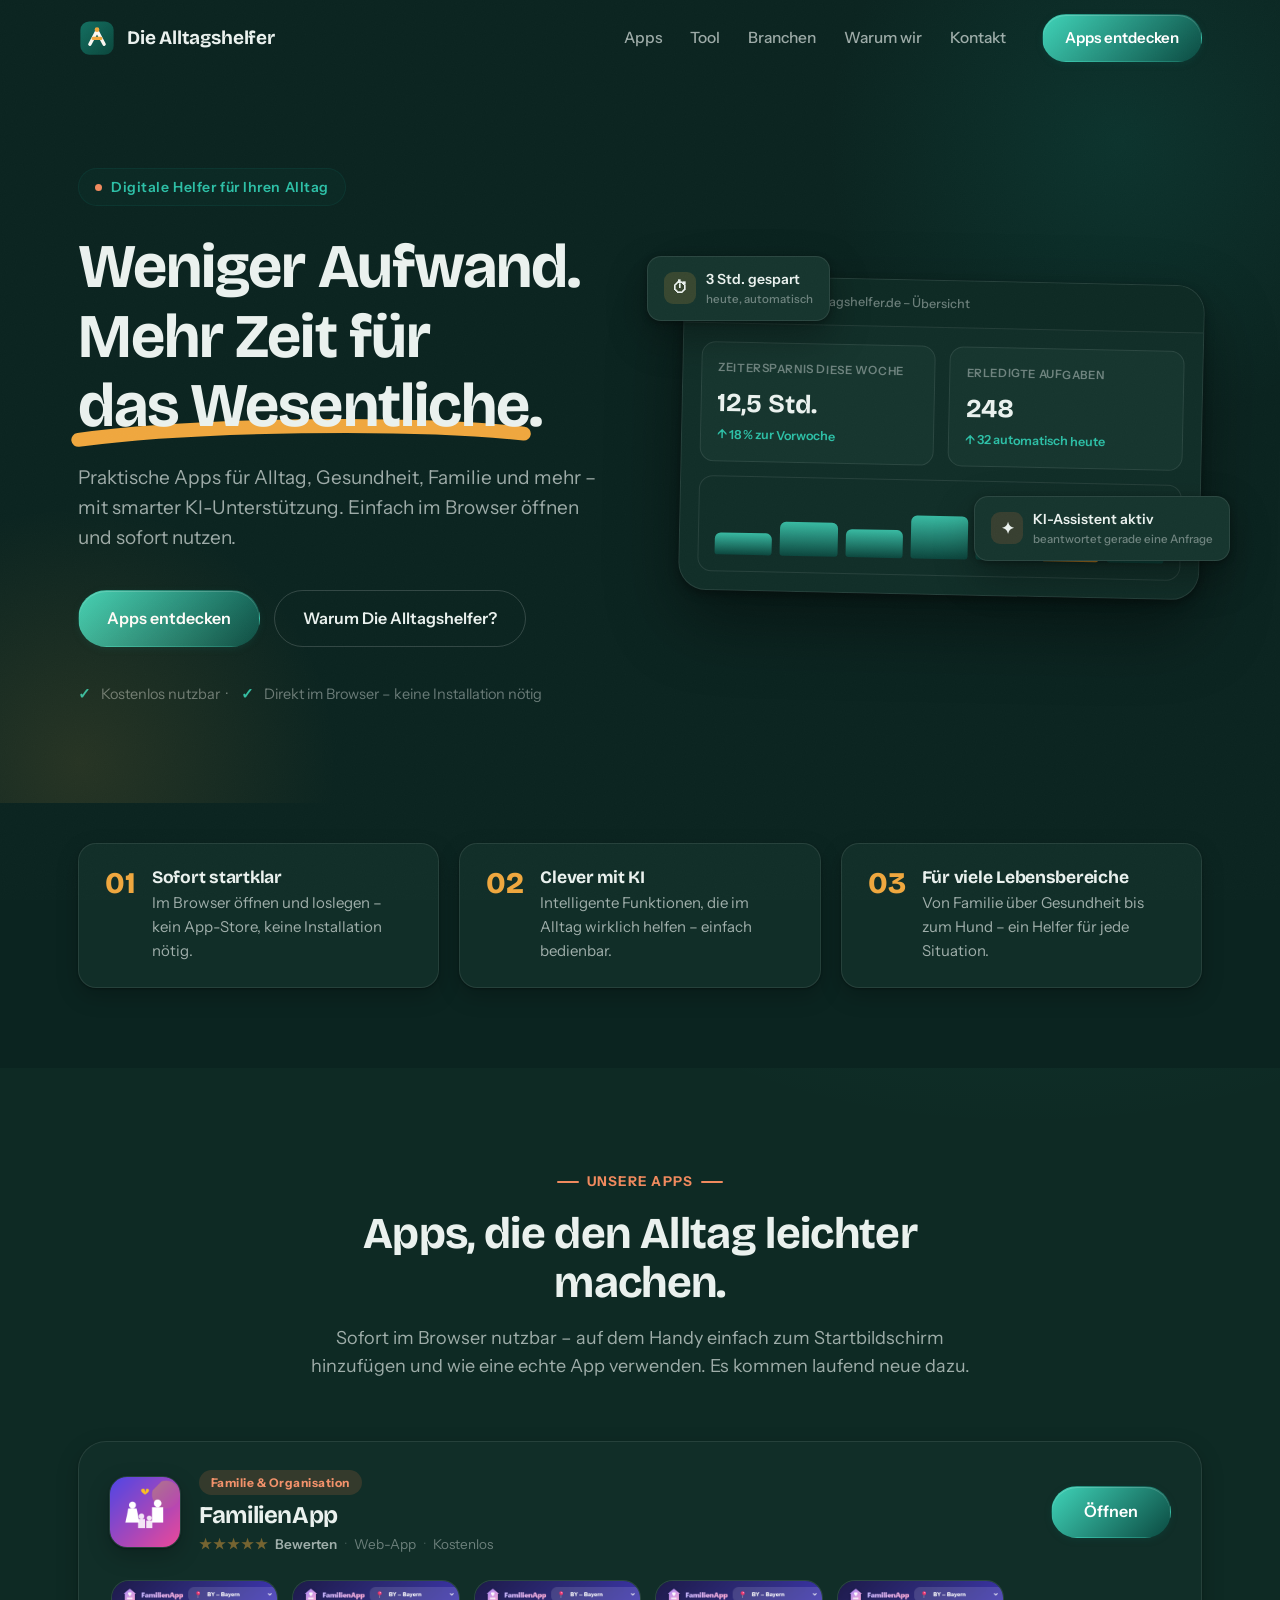
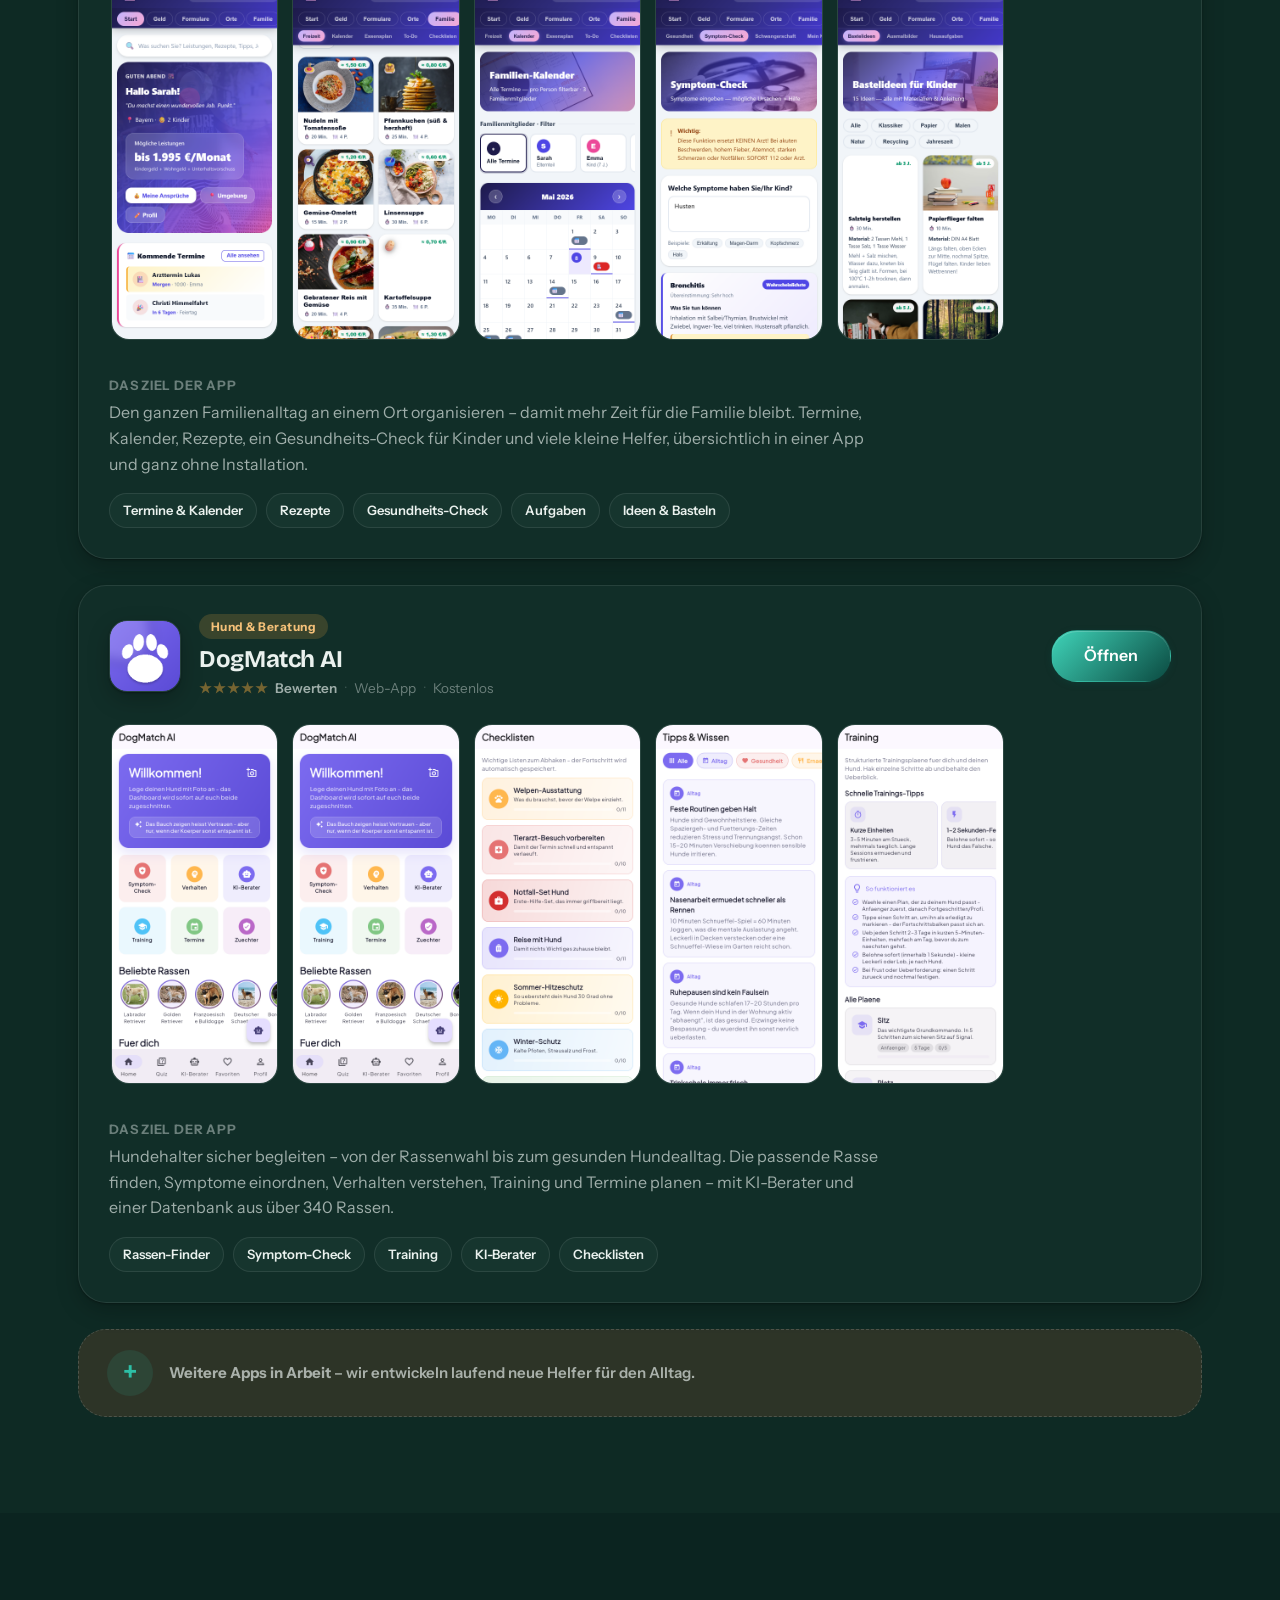
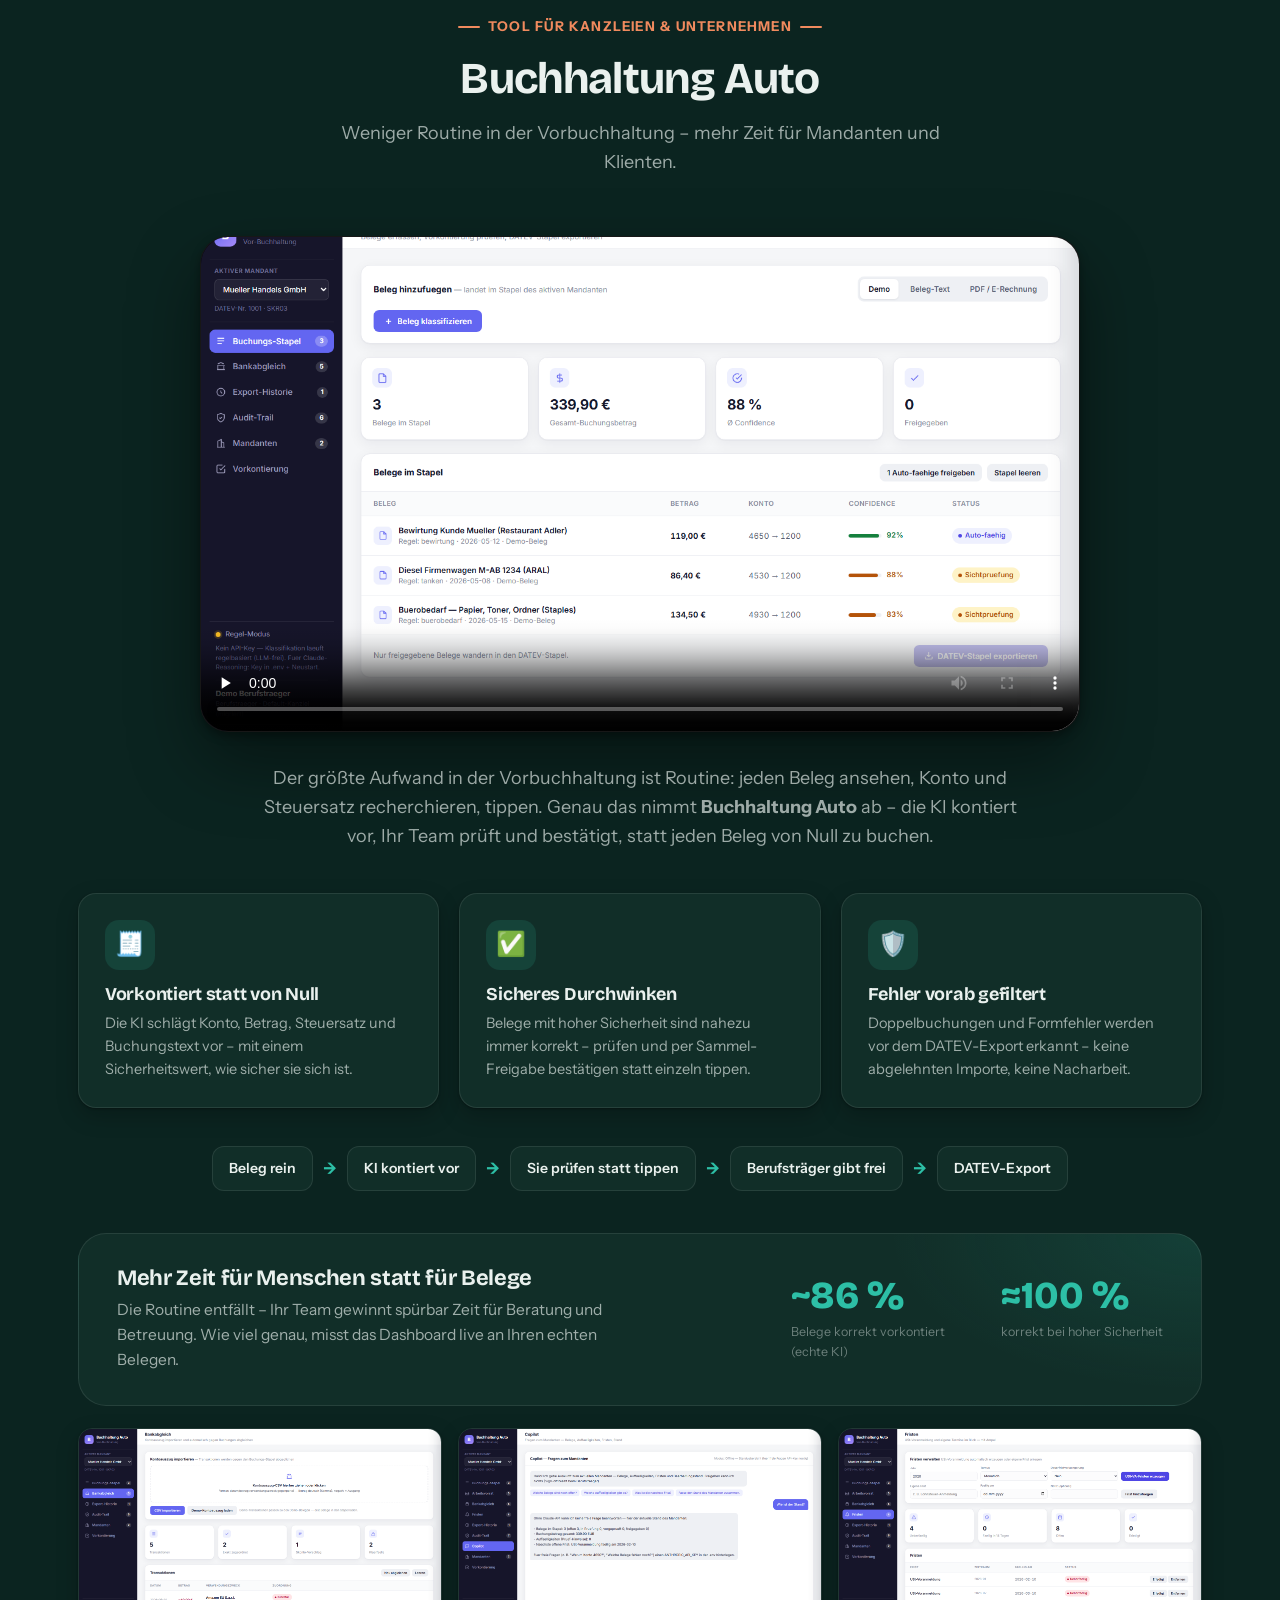
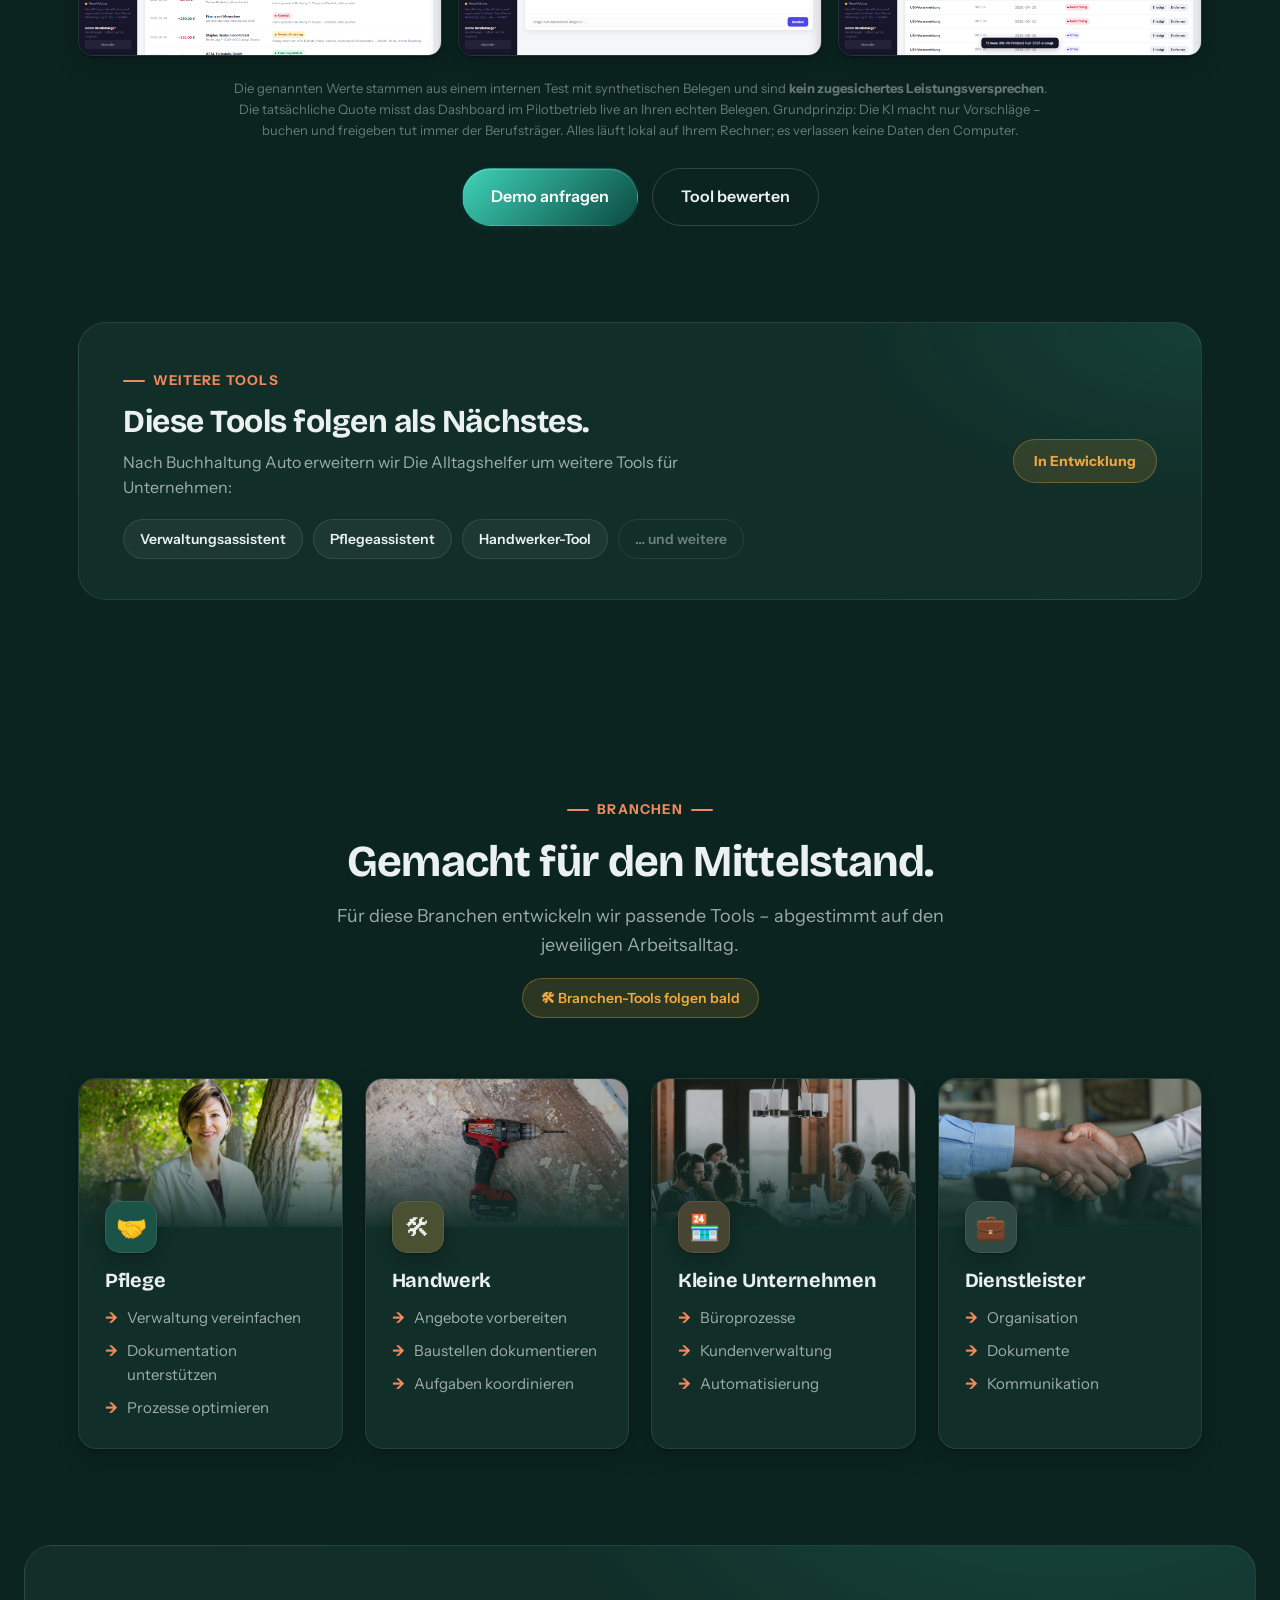
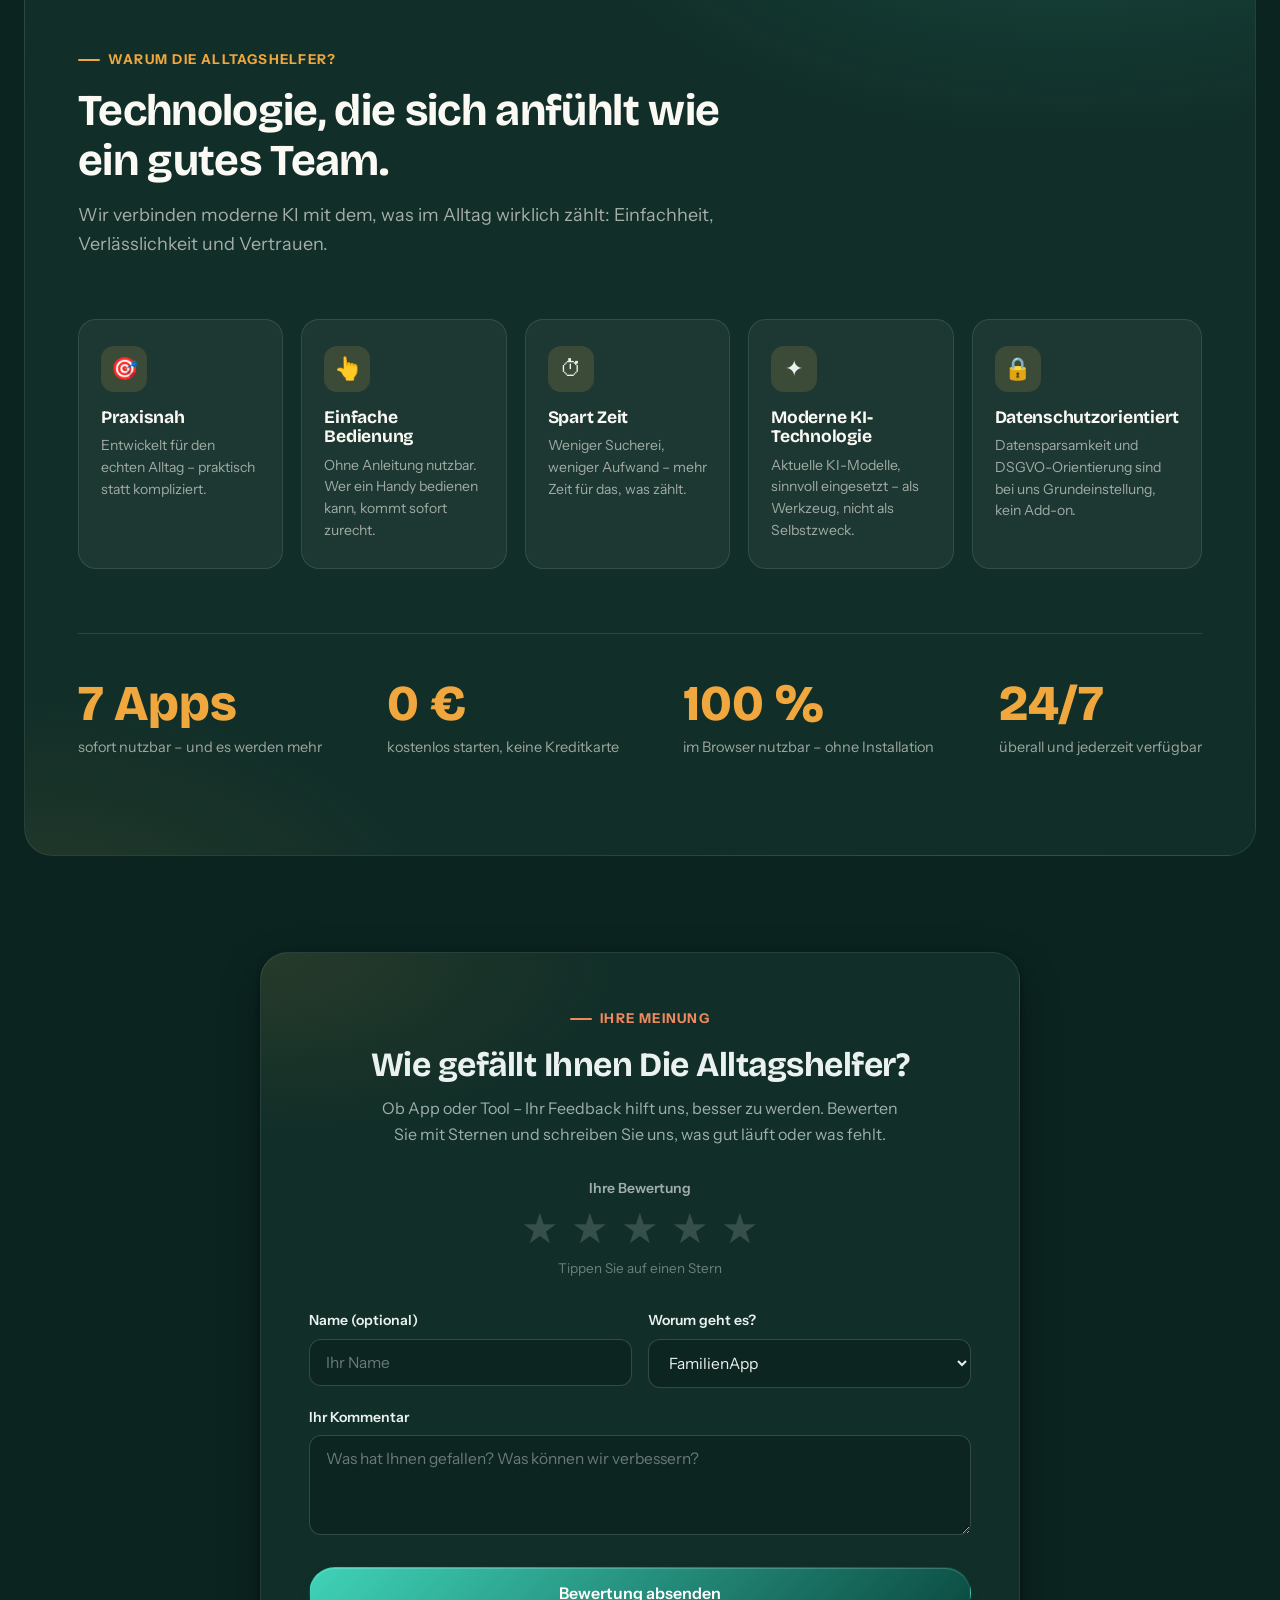
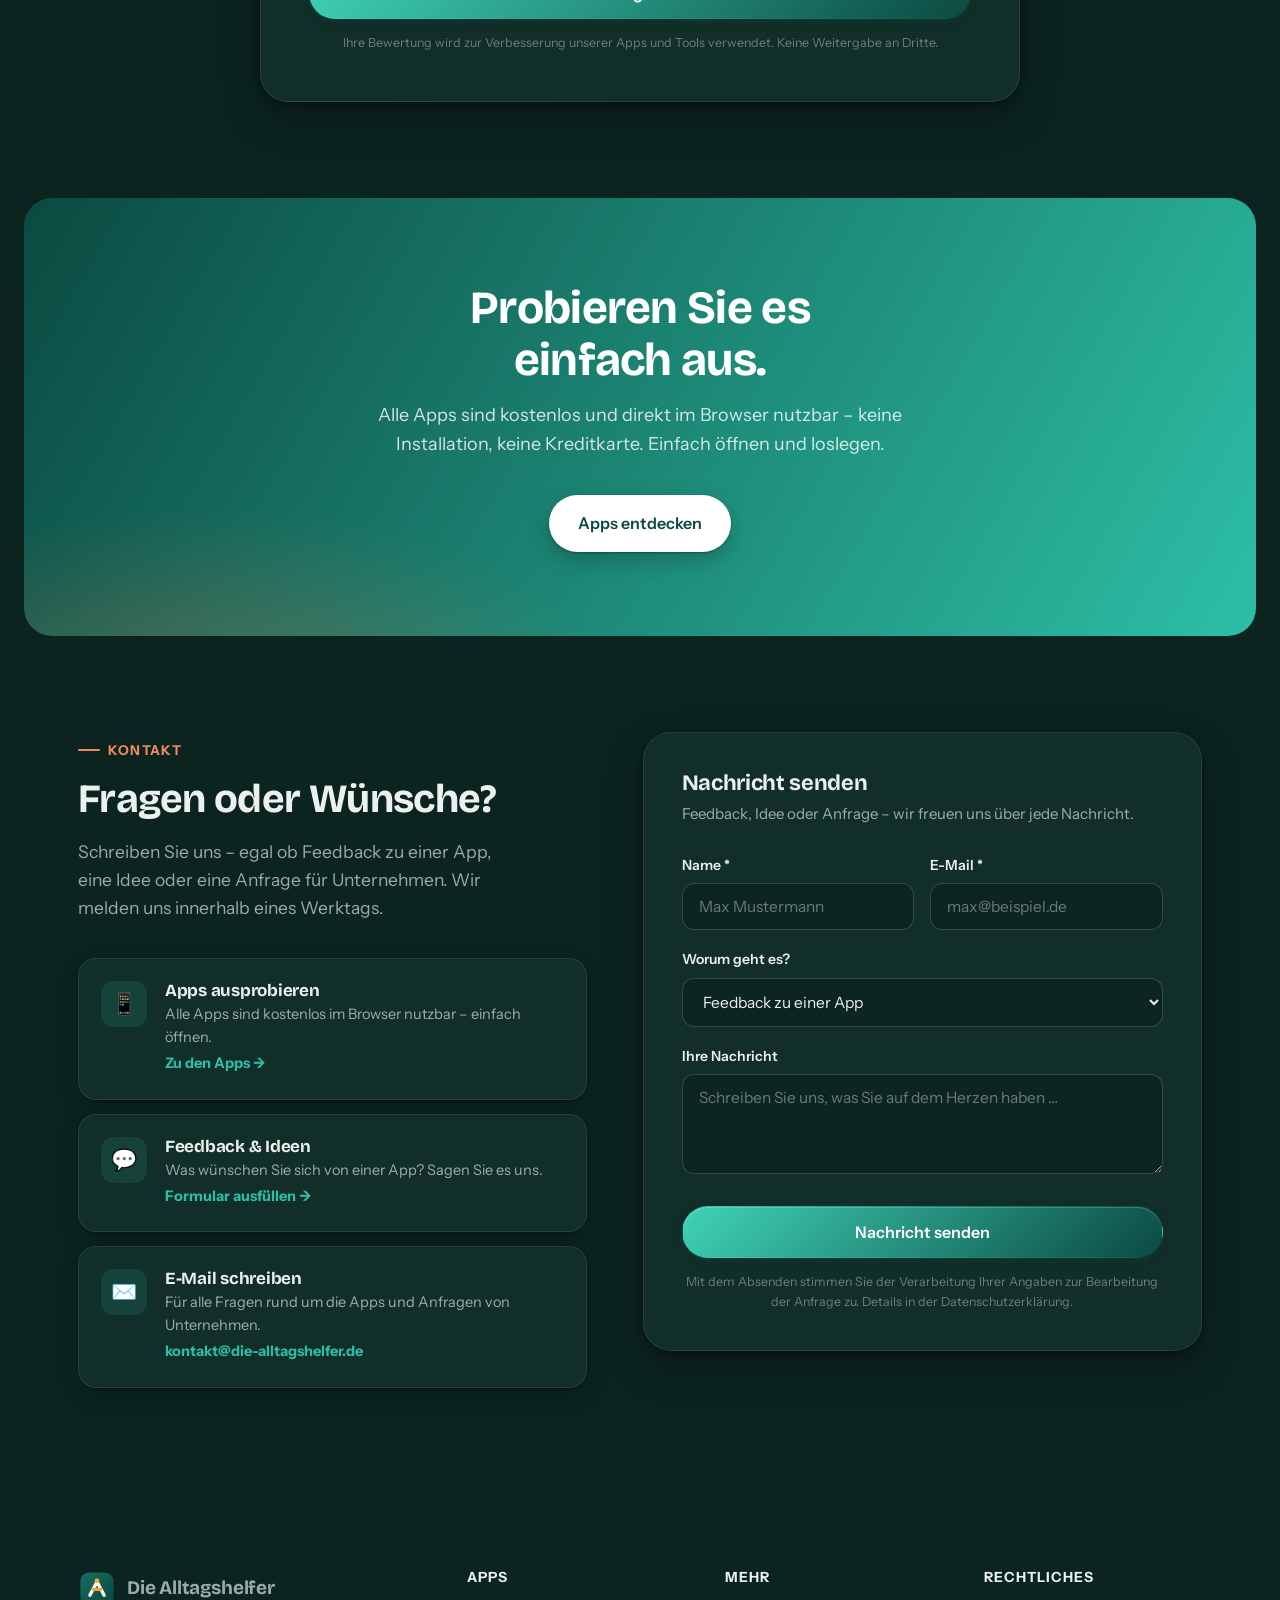
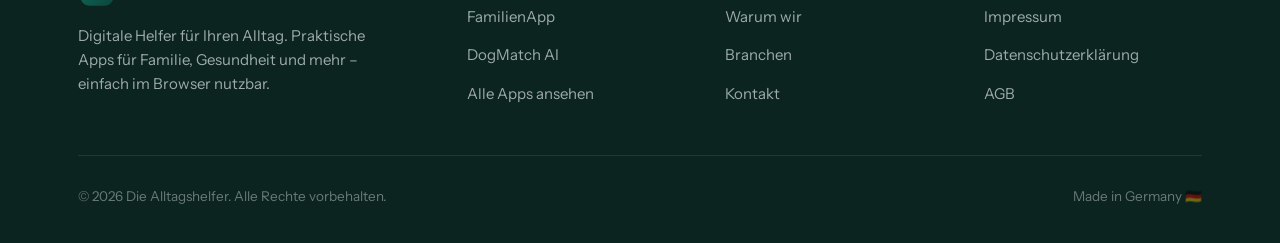
==== index.html @ 4fe947e6 "Buchhaltung-Tool, App-Store-Listings und Feedback-Sektion - Apps als App-Store-Listings: Icon, Bewer" ====
<!DOCTYPE html>
<html lang="de">
<head>
  <meta charset="UTF-8">
  <meta name="viewport" content="width=device-width, initial-scale=1.0">
  <title>Die Alltagshelfer – Praktische Apps für Ihren Alltag</title>
  <meta name="description" content="Die Alltagshelfer: praktische Apps für Familie und Hund – mit smarter KI-Unterstützung. Kostenlos und direkt im Browser nutzbar.">
  <meta name="keywords" content="Alltags-Apps, FamilienApp, Hunde-App, DogMatch, KI-Apps, kostenlose Web-Apps">
  <meta property="og:title" content="Die Alltagshelfer – Praktische Apps für Ihren Alltag">
  <meta property="og:description" content="Praktische Apps für Familie und Hund – kostenlos und direkt im Browser nutzbar.">
  <meta property="og:type" content="website">
  <meta property="og:locale" content="de_DE">
  <link rel="icon" type="image/svg+xml" href="assets/app-icon.svg">
  <link rel="apple-touch-icon" href="assets/app-icon.svg">
  <link rel="preconnect" href="https://fonts.googleapis.com">
  <link rel="preconnect" href="https://fonts.gstatic.com" crossorigin>
  <link href="https://fonts.googleapis.com/css2?family=Bricolage+Grotesque:opsz,wght@12..96,400;12..96,600;12..96,700;12..96,800&family=Instrument+Sans:ital,wght@0,400;0,500;0,600;0,700;1,400&display=swap" rel="stylesheet">
  <link rel="stylesheet" href="css/style.css">
  <script type="application/ld+json">
  {
    "@context": "https://schema.org",
    "@type": "Organization",
    "name": "Die Alltagshelfer",
    "description": "Praktische Apps für den Alltag – mit smarter KI-Unterstützung. Aktuell: FamilienApp und DogMatch AI.",
    "url": "https://marcel-fe.github.io/die-alltagshelfer/",
    "inLanguage": "de"
  }
  </script>
</head>
<body>

  <!-- ====== NAVIGATION ====== -->
  <header class="nav" id="nav">
    <div class="nav-inner">
      <a href="#" class="nav-logo">
        <img src="assets/logo.svg" alt="Die Alltagshelfer Logo">
        Die Alltagshelfer
      </a>
      <button class="nav-burger" id="navBurger" aria-label="Menü öffnen">
        <span></span><span></span><span></span>
      </button>
      <nav class="nav-links" aria-label="Hauptnavigation">
        <a href="#apps">Apps</a>
        <a href="#tool">Tool</a>
        <a href="#branchen">Branchen</a>
        <a href="#warum">Warum wir</a>
        <a href="#kontakt">Kontakt</a>
      </nav>
      <div class="nav-cta">
        <a href="#apps" class="btn btn-primary">Apps entdecken</a>
      </div>
    </div>
  </header>

  <!-- ====== HERO ====== -->
  <section class="hero">
    <div class="hero-bg">
      <div class="blob-1"></div>
      <div class="blob-2"></div>
    </div>
    <div class="container">
      <div class="hero-grid">
        <div>
          <span class="hero-eyebrow"><span class="dot"></span>Digitale Helfer für Ihren Alltag</span>
          <h1>
            Weniger Aufwand.<br>
            Mehr Zeit für
            <span class="accent">
              <span class="accent-text">das&nbsp;Wesentliche.</span>
              <svg viewBox="0 0 300 24" preserveAspectRatio="none" aria-hidden="true">
                <path d="M6 18 C 80 8, 220 6, 294 14"/>
              </svg>
            </span>
          </h1>
          <p class="hero-sub">
            Praktische Apps für Alltag, Gesundheit, Familie und mehr – mit smarter
            KI-Unterstützung. Einfach im Browser öffnen und sofort nutzen.
          </p>
          <div class="hero-ctas">
            <a href="#apps" class="btn btn-primary">Apps entdecken</a>
            <a href="#warum" class="btn btn-secondary">Warum Die Alltagshelfer?</a>
          </div>
          <p class="hero-trust">
            <span class="check">✓</span> Kostenlos nutzbar
            &nbsp;·&nbsp;
            <span class="check">✓</span> Direkt im Browser – keine Installation nötig
          </p>
        </div>

        <div class="hero-visual">
          <div class="mockup">
            <div class="mockup-bar">
              <i></i><i></i><i></i>
              <span>app.die-alltagshelfer.de – Übersicht</span>
            </div>
            <div class="mockup-body">
              <div class="mock-card">
                <div class="label">Zeitersparnis diese Woche</div>
                <div class="big">12,5 Std.</div>
                <div class="trend">↑ 18 % zur Vorwoche</div>
              </div>
              <div class="mock-card">
                <div class="label">Erledigte Aufgaben</div>
                <div class="big">248</div>
                <div class="trend">↑ 32 automatisch heute</div>
              </div>
              <div class="mock-chart" aria-hidden="true">
                <i></i><i></i><i></i><i></i><i></i><i></i><i></i>
              </div>
            </div>
          </div>
          <div class="float-chip chip-time">
            <span class="ic">⏱</span>
            <span>3 Std. gespart<span class="sub">heute, automatisch</span></span>
          </div>
          <div class="float-chip chip-ai">
            <span class="ic">✦</span>
            <span>KI-Assistent aktiv<span class="sub">beantwortet gerade eine Anfrage</span></span>
          </div>
        </div>
      </div>
    </div>
  </section>

  <!-- ====== 5-SEKUNDEN-WERT ====== -->
  <section class="value-strip" aria-label="Vorteile auf einen Blick">
    <div class="container">
      <div class="value-grid">
        <div class="value-item reveal">
          <span class="num">01</span>
          <div>
            <h3>Sofort startklar</h3>
            <p>Im Browser öffnen und loslegen – kein App-Store, keine Installation nötig.</p>
          </div>
        </div>
        <div class="value-item reveal reveal-d1">
          <span class="num">02</span>
          <div>
            <h3>Clever mit KI</h3>
            <p>Intelligente Funktionen, die im Alltag wirklich helfen – einfach bedienbar.</p>
          </div>
        </div>
        <div class="value-item reveal reveal-d2">
          <span class="num">03</span>
          <div>
            <h3>Für viele Lebensbereiche</h3>
            <p>Von Familie über Gesundheit bis zum Hund – ein Helfer für jede Situation.</p>
          </div>
        </div>
      </div>
    </div>
  </section>

  <!-- ====== APPS ====== -->
  <section class="apps" id="apps">
    <div class="container">
      <div class="section-head center reveal">
        <span class="eyebrow">Unsere Apps</span>
        <h2>Apps, die den Alltag leichter machen.</h2>
        <p>Sofort im Browser nutzbar – auf dem Handy einfach zum Startbildschirm hinzufügen und wie eine echte App verwenden. Es kommen laufend neue dazu.</p>
      </div>

      <div class="appstore-list">

        <!-- FamilienApp -->
        <article class="store-app reveal">
          <div class="store-head">
            <img class="store-icon" src="assets/img/apps/familien-icon.png" alt="FamilienApp App-Icon" loading="lazy">
            <div class="store-id">
              <span class="app-cat cat-1">Familie &amp; Organisation</span>
              <h3>FamilienApp</h3>
              <div class="store-meta">
                <a href="#feedback" class="store-rate" aria-label="App bewerten"><span class="stars-out">★★★★★</span> Bewerten</a>
                <span class="dot-sep">·</span> Web-App <span class="dot-sep">·</span> Kostenlos
              </div>
            </div>
            <a href="https://marcel-fe.github.io/familien-app/" target="_blank" rel="noopener" class="btn btn-primary store-get">Öffnen</a>
          </div>

          <div class="store-shots" tabindex="0" aria-label="Screenshots der FamilienApp">
            <img src="assets/img/apps/familien-1.png" alt="FamilienApp – Übersicht" loading="lazy">
            <img src="assets/img/apps/familien-2.png" alt="FamilienApp – Rezepte" loading="lazy">
            <img src="assets/img/apps/familien-3.png" alt="FamilienApp – Familienkalender" loading="lazy">
            <img src="assets/img/apps/familien-4.png" alt="FamilienApp – Gesundheits-Check" loading="lazy">
            <img src="assets/img/apps/familien-5.png" alt="FamilienApp – Ideen &amp; Basteln" loading="lazy">
          </div>

          <div class="store-about">
            <h4>Das Ziel der App</h4>
            <p>Den ganzen Familienalltag an einem Ort organisieren – damit mehr Zeit für die Familie bleibt. Termine, Kalender, Rezepte, ein Gesundheits-Check für Kinder und viele kleine Helfer, übersichtlich in einer App und ganz ohne Installation.</p>
            <div class="store-tags">
              <span>Termine &amp; Kalender</span><span>Rezepte</span><span>Gesundheits-Check</span><span>Aufgaben</span><span>Ideen &amp; Basteln</span>
            </div>
          </div>
        </article>

        <!-- DogMatch AI -->
        <article class="store-app reveal">
          <div class="store-head">
            <img class="store-icon" src="assets/img/apps/dogmatch-icon.png" alt="DogMatch AI App-Icon" loading="lazy">
            <div class="store-id">
              <span class="app-cat cat-6">Hund &amp; Beratung</span>
              <h3>DogMatch AI</h3>
              <div class="store-meta">
                <a href="#feedback" class="store-rate" aria-label="App bewerten"><span class="stars-out">★★★★★</span> Bewerten</a>
                <span class="dot-sep">·</span> Web-App <span class="dot-sep">·</span> Kostenlos
              </div>
            </div>
            <a href="https://marcel-fe.github.io/dogmatch-ai/" target="_blank" rel="noopener" class="btn btn-primary store-get">Öffnen</a>
          </div>

          <div class="store-shots" tabindex="0" aria-label="Screenshots der DogMatch AI App">
            <img src="assets/img/apps/dogmatch-1.png" alt="DogMatch AI – Übersicht" loading="lazy">
            <img src="assets/img/apps/dogmatch-2.png" alt="DogMatch AI – Rassen" loading="lazy">
            <img src="assets/img/apps/dogmatch-3.png" alt="DogMatch AI – Checklisten" loading="lazy">
            <img src="assets/img/apps/dogmatch-4.png" alt="DogMatch AI – Tipps" loading="lazy">
            <img src="assets/img/apps/dogmatch-5.png" alt="DogMatch AI – Training" loading="lazy">
          </div>

          <div class="store-about">
            <h4>Das Ziel der App</h4>
            <p>Hundehalter sicher begleiten – von der Rassenwahl bis zum gesunden Hundealltag. Die passende Rasse finden, Symptome einordnen, Verhalten verstehen, Training und Termine planen – mit KI-Berater und einer Datenbank aus über 340 Rassen.</p>
            <div class="store-tags">
              <span>Rassen-Finder</span><span>Symptom-Check</span><span>Training</span><span>KI-Berater</span><span>Checklisten</span>
            </div>
          </div>
        </article>

        <div class="store-soon reveal">
          <span class="soon-plus">+</span>
          <p><strong>Weitere Apps in Arbeit</strong> – wir entwickeln laufend neue Helfer für den Alltag.</p>
        </div>

      </div>
    </div>
  </section>

  <!-- ====== TOOL: BUCHHALTUNG AUTO ====== -->
  <section class="tool" id="tool">
    <div class="container">
      <div class="section-head center reveal">
        <span class="eyebrow">Tool für Kanzleien &amp; Unternehmen</span>
        <h2>Buchhaltung Auto</h2>
        <p>Weniger Routine in der Vorbuchhaltung – mehr Zeit für Mandanten und Klienten.</p>
      </div>

      <div class="tool-video reveal">
        <video controls preload="none" poster="assets/img/tool-poster.png" playsinline>
          <source src="assets/video/buchhaltung-werbevideo.mp4" type="video/mp4">
          Ihr Browser kann das Video nicht abspielen.
          <a href="assets/video/buchhaltung-werbevideo.mp4">Video herunterladen</a>
        </video>
      </div>

      <p class="tool-lead reveal">Der größte Aufwand in der Vorbuchhaltung ist Routine: jeden Beleg ansehen, Konto und Steuersatz recherchieren, tippen. Genau das nimmt <strong>Buchhaltung Auto</strong> ab – die KI kontiert vor, Ihr Team prüft und bestätigt, statt jeden Beleg von Null zu buchen.</p>

      <div class="tool-benefits">
        <div class="tool-benefit reveal">
          <div class="tb-icon">🧾</div>
          <h3>Vorkontiert statt von Null</h3>
          <p>Die KI schlägt Konto, Betrag, Steuersatz und Buchungstext vor – mit einem Sicherheitswert, wie sicher sie sich ist.</p>
        </div>
        <div class="tool-benefit reveal reveal-d1">
          <div class="tb-icon">✅</div>
          <h3>Sicheres Durchwinken</h3>
          <p>Belege mit hoher Sicherheit sind nahezu immer korrekt – prüfen und per Sammel-Freigabe bestätigen statt einzeln tippen.</p>
        </div>
        <div class="tool-benefit reveal reveal-d2">
          <div class="tb-icon">🛡️</div>
          <h3>Fehler vorab gefiltert</h3>
          <p>Doppelbuchungen und Formfehler werden vor dem DATEV-Export erkannt – keine abgelehnten Importe, keine Nacharbeit.</p>
        </div>
      </div>

      <div class="tool-flow reveal">
        <span>Beleg rein</span><i>→</i><span>KI kontiert vor</span><i>→</i><span>Sie prüfen statt tippen</span><i>→</i><span>Berufsträger gibt frei</span><i>→</i><span>DATEV-Export</span>
      </div>

      <div class="tool-impact reveal">
        <div class="impact-text">
          <h3>Mehr Zeit für Menschen statt für Belege</h3>
          <p>Die Routine entfällt – Ihr Team gewinnt spürbar Zeit für Beratung und Betreuung. Wie viel genau, misst das Dashboard live an Ihren echten Belegen.</p>
        </div>
        <div class="impact-stats">
          <div class="impact-stat"><span class="is-num">~86 %</span><span class="is-label">Belege korrekt vorkontiert (echte KI)</span></div>
          <div class="impact-stat"><span class="is-num">≈100 %</span><span class="is-label">korrekt bei hoher Sicherheit</span></div>
        </div>
      </div>

      <div class="tool-shots reveal">
        <img src="assets/img/tool-1.png" alt="Buchhaltung Auto – Bankabgleich" loading="lazy">
        <img src="assets/img/tool-2.png" alt="Buchhaltung Auto – KI-Copilot" loading="lazy">
        <img src="assets/img/tool-3.png" alt="Buchhaltung Auto – Fristen im Blick" loading="lazy">
      </div>

      <p class="tool-note reveal">
        Die genannten Werte stammen aus einem internen Test mit synthetischen Belegen und sind <strong>kein zugesichertes Leistungsversprechen</strong>. Die tatsächliche Quote misst das Dashboard im Pilotbetrieb live an Ihren echten Belegen. Grundprinzip: Die KI macht nur Vorschläge – buchen und freigeben tut immer der Berufsträger. Alles läuft lokal auf Ihrem Rechner; es verlassen keine Daten den Computer.
      </p>

      <div class="tool-ctas reveal">
        <a href="#kontakt" class="btn btn-primary">Demo anfragen</a>
        <a href="#feedback" class="btn btn-secondary">Tool bewerten</a>
      </div>
    </div>
  </section>

  <!-- ====== WEITERE TOOLS ====== -->
  <section class="tools-teaser">
    <div class="container">
      <div class="tools-band reveal">
        <div class="tools-text">
          <span class="eyebrow">Weitere Tools</span>
          <h2>Diese Tools folgen als Nächstes.</h2>
          <p>Nach Buchhaltung Auto erweitern wir Die Alltagshelfer um weitere Tools für Unternehmen:</p>
          <div class="tools-chips">
            <span>Verwaltungsassistent</span>
            <span>Pflegeassistent</span>
            <span>Handwerker-Tool</span>
            <span>… und weitere</span>
          </div>
        </div>
        <span class="tools-badge">In Entwicklung</span>
      </div>
    </div>
  </section>

  <!-- ====== BRANCHEN ====== -->
  <section id="branchen">
    <div class="container">
      <div class="section-head center reveal">
        <span class="eyebrow">Branchen</span>
        <h2>Gemacht für den Mittelstand.</h2>
        <p>Für diese Branchen entwickeln wir passende Tools – abgestimmt auf den jeweiligen Arbeitsalltag.</p>
        <span class="soon-note">🛠 Branchen-Tools folgen bald</span>
      </div>
      <div class="industries-grid">
        <div class="industry-card ic-teal reveal">
          <div class="ind-photo"><img src="assets/img/branche-pflege.jpg" alt="Pflegekraft im Gesundheitswesen" loading="lazy"></div>
          <div class="ind-body">
            <div class="ind-icon">🤝</div>
            <h3>Pflege</h3>
            <ul>
              <li>Verwaltung vereinfachen</li>
              <li>Dokumentation unterstützen</li>
              <li>Prozesse optimieren</li>
            </ul>
          </div>
        </div>
        <div class="industry-card ic-amber reveal reveal-d1">
          <div class="ind-photo"><img src="assets/img/branche-handwerk.jpg" alt="Handwerker mit Werkzeug" loading="lazy"></div>
          <div class="ind-body">
            <div class="ind-icon">🛠</div>
            <h3>Handwerk</h3>
            <ul>
              <li>Angebote vorbereiten</li>
              <li>Baustellen dokumentieren</li>
              <li>Aufgaben koordinieren</li>
            </ul>
          </div>
        </div>
        <div class="industry-card ic-coral reveal reveal-d2">
          <div class="ind-photo"><img src="assets/img/branche-unternehmen.jpg" alt="Team eines kleinen Unternehmens" loading="lazy"></div>
          <div class="ind-body">
            <div class="ind-icon">🏪</div>
            <h3>Kleine Unternehmen</h3>
            <ul>
              <li>Büroprozesse</li>
              <li>Kundenverwaltung</li>
              <li>Automatisierung</li>
            </ul>
          </div>
        </div>
        <div class="industry-card ic-deep reveal reveal-d3">
          <div class="ind-photo"><img src="assets/img/branche-dienstleister.jpg" alt="Dienstleister beim Handschlag" loading="lazy"></div>
          <div class="ind-body">
            <div class="ind-icon">💼</div>
            <h3>Dienstleister</h3>
            <ul>
              <li>Organisation</li>
              <li>Dokumente</li>
              <li>Kommunikation</li>
            </ul>
          </div>
        </div>
      </div>
    </div>
  </section>

  <!-- ====== WARUM ====== -->
  <section class="why" id="warum">
    <div class="container">
      <div class="section-head reveal">
        <span class="eyebrow">Warum Die Alltagshelfer?</span>
        <h2>Technologie, die sich anfühlt wie ein gutes Team.</h2>
        <p>Wir verbinden moderne KI mit dem, was im Alltag wirklich zählt: Einfachheit, Verlässlichkeit und Vertrauen.</p>
      </div>
      <div class="why-grid">
        <div class="why-card reveal">
          <div class="why-icon">🎯</div>
          <h3>Praxisnah</h3>
          <p>Entwickelt für den echten Alltag – praktisch statt kompliziert.</p>
        </div>
        <div class="why-card reveal reveal-d1">
          <div class="why-icon">👆</div>
          <h3>Einfache Bedienung</h3>
          <p>Ohne Anleitung nutzbar. Wer ein Handy bedienen kann, kommt sofort zurecht.</p>
        </div>
        <div class="why-card reveal reveal-d2">
          <div class="why-icon">⏱</div>
          <h3>Spart Zeit</h3>
          <p>Weniger Sucherei, weniger Aufwand – mehr Zeit für das, was zählt.</p>
        </div>
        <div class="why-card reveal reveal-d3">
          <div class="why-icon">✦</div>
          <h3>Moderne KI-Technologie</h3>
          <p>Aktuelle KI-Modelle, sinnvoll eingesetzt – als Werkzeug, nicht als Selbstzweck.</p>
        </div>
        <div class="why-card reveal reveal-d4">
          <div class="why-icon">🔒</div>
          <h3>Datenschutzorientiert</h3>
          <p>Datensparsamkeit und DSGVO-Orientierung sind bei uns Grundeinstellung, kein Add-on.</p>
        </div>
      </div>
      <div class="why-stats">
        <div class="why-stat reveal">
          <div class="ws-num" data-count="7" data-suffix=" Apps">0 Apps</div>
          <div class="ws-label">sofort nutzbar – und es werden mehr</div>
        </div>
        <div class="why-stat reveal reveal-d1">
          <div class="ws-num" data-count="0" data-suffix=" €">0 €</div>
          <div class="ws-label">kostenlos starten, keine Kreditkarte</div>
        </div>
        <div class="why-stat reveal reveal-d2">
          <div class="ws-num" data-count="100" data-suffix=" %">0 %</div>
          <div class="ws-label">im Browser nutzbar – ohne Installation</div>
        </div>
        <div class="why-stat reveal reveal-d3">
          <div class="ws-num" data-count="24" data-suffix="/7">0/7</div>
          <div class="ws-label">überall und jederzeit verfügbar</div>
        </div>
      </div>
    </div>
  </section>

  <!-- ====== FEEDBACK ====== -->
  <section id="feedback">
    <div class="container">
      <div class="feedback-wrap reveal">
        <div class="feedback-head">
          <span class="eyebrow">Ihre Meinung</span>
          <h2>Wie gefällt Ihnen Die Alltagshelfer?</h2>
          <p>Ob App oder Tool – Ihr Feedback hilft uns, besser zu werden. Bewerten Sie mit Sternen und schreiben Sie uns, was gut läuft oder was fehlt.</p>
        </div>

        <form class="feedback-form" id="feedbackForm" novalidate>
          <div class="rating-block">
            <span class="rating-label">Ihre Bewertung</span>
            <div class="stars" id="starRating" role="radiogroup" aria-label="Sternebewertung">
              <button type="button" class="star" data-value="1" role="radio" aria-checked="false" aria-label="1 Stern">★</button>
              <button type="button" class="star" data-value="2" role="radio" aria-checked="false" aria-label="2 Sterne">★</button>
              <button type="button" class="star" data-value="3" role="radio" aria-checked="false" aria-label="3 Sterne">★</button>
              <button type="button" class="star" data-value="4" role="radio" aria-checked="false" aria-label="4 Sterne">★</button>
              <button type="button" class="star" data-value="5" role="radio" aria-checked="false" aria-label="5 Sterne">★</button>
            </div>
            <span class="rating-hint" id="ratingHint">Tippen Sie auf einen Stern</span>
          </div>

          <div class="form-row">
            <div class="form-group">
              <label for="fb-name">Name (optional)</label>
              <input type="text" id="fb-name" name="name" autocomplete="name" placeholder="Ihr Name">
            </div>
            <div class="form-group">
              <label for="fb-subject">Worum geht es?</label>
              <select id="fb-subject" name="subject">
                <option>FamilienApp</option>
                <option>DogMatch AI</option>
                <option>Buchhaltung Auto</option>
                <option>Die Website allgemein</option>
              </select>
            </div>
          </div>
          <div class="form-group">
            <label for="fb-text">Ihr Kommentar</label>
            <textarea id="fb-text" name="comment" placeholder="Was hat Ihnen gefallen? Was können wir verbessern?"></textarea>
          </div>
          <button type="submit" class="btn btn-primary">Bewertung absenden</button>
          <p class="form-privacy">Ihre Bewertung wird zur Verbesserung unserer Apps und Tools verwendet. Keine Weitergabe an Dritte.</p>

          <div class="feedback-success" id="feedbackSuccess">
            <div class="fs-icon">★</div>
            <h3>Danke für Ihre Bewertung!</h3>
            <p>Ihr Feedback ist bei uns angekommen – wir schätzen das sehr.</p>
          </div>
        </form>
      </div>
    </div>
  </section>

  <!-- ====== CTA-BAND ====== -->
  <section class="cta-band-wrap" style="padding: 0 0 96px;">
    <div class="cta-band reveal">
      <h2>Probieren Sie es<br>einfach aus.</h2>
      <p>Alle Apps sind kostenlos und direkt im Browser nutzbar – keine Installation, keine Kreditkarte. Einfach öffnen und loslegen.</p>
      <div class="hero-ctas">
        <a href="#apps" class="btn btn-light">Apps entdecken</a>
      </div>
    </div>
  </section>

  <!-- ====== KONTAKT ====== -->
  <section id="kontakt" style="padding-top: 0;">
    <div class="container">
      <div class="contact-grid">
        <div class="contact-side reveal">
          <span class="eyebrow">Kontakt</span>
          <h2>Fragen oder Wünsche?</h2>
          <p>Schreiben Sie uns – egal ob Feedback zu einer App, eine Idee oder eine Anfrage für Unternehmen. Wir melden uns innerhalb eines Werktags.</p>

          <a class="contact-option" href="#apps">
            <span class="co-icon">📱</span>
            <div>
              <h3>Apps ausprobieren</h3>
              <p>Alle Apps sind kostenlos im Browser nutzbar – einfach öffnen.</p>
              <span class="co-link">Zu den Apps →</span>
            </div>
          </a>
          <a class="contact-option" href="#demoForm">
            <span class="co-icon">💬</span>
            <div>
              <h3>Feedback &amp; Ideen</h3>
              <p>Was wünschen Sie sich von einer App? Sagen Sie es uns.</p>
              <span class="co-link">Formular ausfüllen →</span>
            </div>
          </a>
          <a class="contact-option" href="mailto:kontakt@die-alltagshelfer.de">
            <span class="co-icon">✉️</span>
            <div>
              <h3>E-Mail schreiben</h3>
              <p>Für alle Fragen rund um die Apps und Anfragen von Unternehmen.</p>
              <span class="co-link">kontakt@die-alltagshelfer.de</span>
            </div>
          </a>
        </div>

        <form class="contact-form reveal reveal-d1" id="demoForm" novalidate>
          <h3>Nachricht senden</h3>
          <p class="form-sub">Feedback, Idee oder Anfrage – wir freuen uns über jede Nachricht.</p>
          <div class="form-fields">
            <div class="form-row">
              <div class="form-group">
                <label for="f-name">Name *</label>
                <input type="text" id="f-name" name="name" required autocomplete="name" placeholder="Max Mustermann">
              </div>
              <div class="form-group">
                <label for="f-email">E-Mail *</label>
                <input type="email" id="f-email" name="email" required autocomplete="email" placeholder="max@beispiel.de">
              </div>
            </div>
            <div class="form-group">
              <label for="f-topic">Worum geht es?</label>
              <select id="f-topic" name="topic">
                <option>Feedback zu einer App</option>
                <option>Idee für eine neue App</option>
                <option>Anfrage für mein Unternehmen</option>
                <option>Sonstiges</option>
              </select>
            </div>
            <div class="form-group">
              <label for="f-msg">Ihre Nachricht</label>
              <textarea id="f-msg" name="message" placeholder="Schreiben Sie uns, was Sie auf dem Herzen haben …"></textarea>
            </div>
            <button type="submit" class="btn btn-primary">Nachricht senden</button>
            <p class="form-privacy">Mit dem Absenden stimmen Sie der Verarbeitung Ihrer Angaben zur Bearbeitung der Anfrage zu. Details in der Datenschutzerklärung.</p>
          </div>
          <div class="form-success" id="formSuccess">
            <div class="fs-icon">✓</div>
            <h3>Vielen Dank!</h3>
            <p>Ihre Nachricht ist eingegangen. Wir melden uns innerhalb eines Werktags bei Ihnen.</p>
          </div>
        </form>
      </div>
    </div>
  </section>

  <!-- ====== FOOTER ====== -->
  <footer class="footer">
    <div class="container">
      <div class="footer-grid">
        <div class="footer-brand">
          <a href="#" class="nav-logo">
            <img src="assets/logo.svg" alt="Die Alltagshelfer Logo">
            Die Alltagshelfer
          </a>
          <p>Digitale Helfer für Ihren Alltag. Praktische Apps für Familie, Gesundheit und mehr – einfach im Browser nutzbar.</p>
        </div>
        <div>
          <h4>Apps</h4>
          <ul>
            <li><a href="https://marcel-fe.github.io/familien-app/" target="_blank" rel="noopener">FamilienApp</a></li>
            <li><a href="https://marcel-fe.github.io/dogmatch-ai/" target="_blank" rel="noopener">DogMatch AI</a></li>
            <li><a href="#apps">Alle Apps ansehen</a></li>
          </ul>
        </div>
        <div>
          <h4>Mehr</h4>
          <ul>
            <li><a href="#warum">Warum wir</a></li>
            <li><a href="#branchen">Branchen</a></li>
            <li><a href="#kontakt">Kontakt</a></li>
          </ul>
        </div>
        <div>
          <h4>Rechtliches</h4>
          <ul>
            <li><a href="#">Impressum</a></li>
            <li><a href="#">Datenschutzerklärung</a></li>
            <li><a href="#">AGB</a></li>
          </ul>
        </div>
      </div>
      <div class="footer-bottom">
        <span>© 2026 Die Alltagshelfer. Alle Rechte vorbehalten.</span>
        <span>Made in Germany 🇩🇪</span>
      </div>
    </div>
  </footer>

  <script src="js/main.js"></script>
</body>
</html>
---- css/style.css ----
/* ============================================================
   DIE ALLTAGSHELFER — Design System
   Warm Premium SaaS: Papierton, Petrol, Bernstein, Koralle
   ============================================================ */

:root {
  /* Farben — Dunkles Premium-Theme */
  --paper: #0B2420;       /* Haupt-Hintergrund */
  --paper-2: #0E2A24;     /* zweite Ebene / sanfte Abschnitte */
  --card: #112E28;        /* Karten / Flächen */
  --card-2: #16352E;      /* gehobene Karte / Hover */
  --ink: #EAF1EE;         /* Haupttext hell */
  --ink-soft: rgba(234,241,238,0.66);
  --ink-faint: rgba(234,241,238,0.42);
  --teal: #2DBFA6;
  --teal-bright: #3FD3B8;
  --teal-deep: #0B4A41;
  --dark: #071C18;        /* dunkelste Ebene: Nav, Footer */
  --dark-2: #0E332D;
  --amber: #EFA73E;
  --amber-soft: rgba(239,167,62,0.16);
  --coral: #F08A5E;
  --coral-soft: rgba(232,116,63,0.16);
  --line: rgba(255, 255, 255, 0.09);
  --line-strong: rgba(255, 255, 255, 0.16);

  /* Typografie */
  --font-display: "Bricolage Grotesque", Georgia, serif;
  --font-body: "Instrument Sans", "Segoe UI", sans-serif;

  /* Maße */
  --radius: 18px;
  --radius-lg: 28px;
  --max-w: 1180px;
  --shadow-sm: 0 1px 2px rgba(0,0,0,0.30), 0 8px 22px rgba(0,0,0,0.22);
  --shadow-md: 0 2px 6px rgba(0,0,0,0.32), 0 16px 40px rgba(0,0,0,0.32);
  --shadow-lg: 0 4px 10px rgba(0,0,0,0.34), 0 30px 70px rgba(0,0,0,0.42);
}

* { margin: 0; padding: 0; box-sizing: border-box; }

html { scroll-behavior: smooth; }

body {
  font-family: var(--font-body);
  background: var(--paper);
  color: var(--ink);
  line-height: 1.6;
  font-size: 17px;
  -webkit-font-smoothing: antialiased;
  overflow-x: hidden;
}

/* Feine Korn-Textur über allem */
body::before {
  content: "";
  position: fixed;
  inset: 0;
  pointer-events: none;
  z-index: 9999;
  opacity: 0.4;
  background-image: url("data:image/svg+xml,%3Csvg xmlns='http://www.w3.org/2000/svg' width='160' height='160'%3E%3Cfilter id='n'%3E%3CfeTurbulence type='fractalNoise' baseFrequency='0.9' numOctaves='2'/%3E%3CfeColorMatrix values='0 0 0 0 1 0 0 0 0 1 0 0 0 0 1 0 0 0 0.04 0'/%3E%3C/filter%3E%3Crect width='160' height='160' filter='url(%23n)'/%3E%3C/svg%3E");
}

::selection { background: var(--amber-soft); color: var(--ink); }

img, svg { display: block; max-width: 100%; }

a { color: inherit; text-decoration: none; }

h1, h2, h3, h4 {
  font-family: var(--font-display);
  font-weight: 700;
  line-height: 1.12;
  letter-spacing: -0.015em;
}

.container {
  max-width: var(--max-w);
  margin: 0 auto;
  padding: 0 28px;
}

/* ---------- Buttons ---------- */
.btn {
  display: inline-flex;
  align-items: center;
  gap: 10px;
  font-family: var(--font-body);
  font-size: 16px;
  font-weight: 600;
  padding: 15px 28px;
  border-radius: 999px;
  border: 1.5px solid transparent;
  cursor: pointer;
  transition: transform 0.25s cubic-bezier(.34,1.56,.64,1), box-shadow 0.25s ease, background 0.25s ease, border-color 0.25s ease;
  white-space: nowrap;
}
.btn:active { transform: scale(0.97); }

.btn-primary {
  background: linear-gradient(135deg, var(--teal-bright), var(--teal-deep));
  color: #fff;
  box-shadow: 0 2px 6px rgba(11, 74, 65, 0.35), inset 0 1px 0 rgba(255,255,255,0.18);
}
.btn-primary:hover {
  transform: translateY(-2px);
  box-shadow: 0 8px 24px rgba(11, 74, 65, 0.35), inset 0 1px 0 rgba(255,255,255,0.18);
}

.btn-secondary {
  background: transparent;
  color: var(--ink);
  border-color: var(--line-strong);
}
.btn-secondary:hover {
  border-color: var(--ink);
  transform: translateY(-2px);
}

.btn-light {
  background: #fff;
  color: var(--teal-deep);
  box-shadow: var(--shadow-sm);
}
.btn-light:hover { transform: translateY(-2px); box-shadow: var(--shadow-md); }

.btn .play-ic {
  width: 22px; height: 22px;
  border-radius: 50%;
  background: var(--coral);
  display: inline-flex;
  align-items: center;
  justify-content: center;
  flex: none;
}
.btn .play-ic::after {
  content: "";
  border-left: 7px solid #fff;
  border-top: 4.5px solid transparent;
  border-bottom: 4.5px solid transparent;
  margin-left: 2px;
}

/* ---------- Navigation ---------- */
.nav {
  position: fixed;
  top: 0; left: 0; right: 0;
  z-index: 100;
  transition: background 0.3s ease, box-shadow 0.3s ease, border-color 0.3s ease;
  border-bottom: 1px solid transparent;
}
.nav.scrolled {
  background: rgba(8, 30, 26, 0.72);
  backdrop-filter: blur(16px);
  -webkit-backdrop-filter: blur(16px);
  border-bottom-color: var(--line);
}
.nav-inner {
  max-width: var(--max-w);
  margin: 0 auto;
  padding: 14px 28px;
  display: flex;
  align-items: center;
  gap: 36px;
}
.nav-logo {
  display: flex;
  align-items: center;
  gap: 11px;
  font-family: var(--font-display);
  font-weight: 700;
  font-size: 19px;
  letter-spacing: -0.01em;
}
.nav-logo img { width: 38px; height: 38px; }
.nav-links {
  display: flex;
  gap: 28px;
  margin-left: auto;
  font-size: 15.5px;
  font-weight: 500;
  color: var(--ink-soft);
}
.nav-links a { position: relative; padding: 4px 0; transition: color 0.2s; }
.nav-links a::after {
  content: "";
  position: absolute;
  left: 0; bottom: 0;
  width: 0; height: 2px;
  background: var(--coral);
  border-radius: 2px;
  transition: width 0.25s ease;
}
.nav-links a:hover { color: var(--ink); }
.nav-links a:hover::after { width: 100%; }
.nav-cta { display: flex; align-items: center; gap: 12px; }
.nav-cta .btn { padding: 11px 22px; font-size: 15px; }
.nav-login { font-weight: 600; font-size: 15.5px; color: var(--ink-soft); transition: color 0.2s; }
.nav-login:hover { color: var(--teal); }

.nav-burger {
  display: none;
  margin-left: auto;
  background: none;
  border: none;
  cursor: pointer;
  width: 42px; height: 42px;
  border-radius: 10px;
  flex-direction: column;
  align-items: center;
  justify-content: center;
  gap: 5px;
}
.nav-burger span {
  width: 22px; height: 2px;
  background: var(--ink);
  border-radius: 2px;
  transition: transform 0.25s, opacity 0.25s;
}
.nav.open .nav-burger span:nth-child(1) { transform: translateY(7px) rotate(45deg); }
.nav.open .nav-burger span:nth-child(2) { opacity: 0; }
.nav.open .nav-burger span:nth-child(3) { transform: translateY(-7px) rotate(-45deg); }

/* ---------- Hero ---------- */
.hero {
  position: relative;
  padding: 168px 0 96px;
  overflow: hidden;
}
.hero-bg {
  position: absolute;
  inset: 0;
  pointer-events: none;
}
.hero-bg .blob-1 {
  position: absolute;
  top: -180px; right: -160px;
  width: 640px; height: 640px;
  border-radius: 50%;
  background: radial-gradient(circle, rgba(22, 155, 135, 0.13), transparent 65%);
}
.hero-bg .blob-2 {
  position: absolute;
  bottom: -240px; left: -200px;
  width: 560px; height: 560px;
  border-radius: 50%;
  background: radial-gradient(circle, rgba(239, 167, 62, 0.12), transparent 65%);
}
.hero-grid {
  display: grid;
  grid-template-columns: 1.05fr 1fr;
  gap: 56px;
  align-items: center;
}
.hero-eyebrow {
  display: inline-flex;
  align-items: center;
  gap: 9px;
  font-size: 14px;
  font-weight: 600;
  letter-spacing: 0.04em;
  color: var(--teal);
  background: rgba(15, 106, 94, 0.08);
  border: 1px solid rgba(15, 106, 94, 0.18);
  padding: 7px 16px;
  border-radius: 999px;
  margin-bottom: 26px;
}
.hero-eyebrow .dot {
  width: 7px; height: 7px;
  border-radius: 50%;
  background: var(--coral);
  animation: pulse-dot 2.2s ease-in-out infinite;
}
@keyframes pulse-dot {
  0%, 100% { box-shadow: 0 0 0 0 rgba(232, 116, 63, 0.45); }
  50% { box-shadow: 0 0 0 6px rgba(232, 116, 63, 0); }
}
.hero h1 {
  font-size: clamp(40px, 5.2vw, 62px);
  margin-bottom: 22px;
}
.hero h1 .accent {
  position: relative;
  white-space: nowrap;
}
.hero h1 .accent .accent-text { position: relative; z-index: 1; }
.hero h1 .accent svg {
  position: absolute;
  left: -2%; bottom: -6px;
  width: 104%;
  height: auto;
  z-index: 0;
}
.hero h1 .accent svg path {
  stroke: var(--amber);
  stroke-width: 9;
  fill: none;
  stroke-linecap: round;
  stroke-dasharray: 600;
  stroke-dashoffset: 600;
  animation: draw-line 1s ease forwards 0.8s;
}
@keyframes draw-line { to { stroke-dashoffset: 0; } }
.hero-sub {
  font-size: 19px;
  color: var(--ink-soft);
  max-width: 520px;
  margin-bottom: 36px;
}
.hero-ctas { display: flex; gap: 14px; flex-wrap: wrap; margin-bottom: 36px; }
.hero-trust {
  display: flex;
  align-items: center;
  gap: 10px;
  font-size: 14.5px;
  color: var(--ink-faint);
}
.hero-trust .check {
  color: var(--teal);
  font-weight: 700;
}

/* Hero Mockup */
.hero-visual { position: relative; }
.mockup {
  background: var(--card);
  border: 1px solid var(--line);
  border-radius: var(--radius-lg);
  box-shadow: var(--shadow-lg);
  overflow: hidden;
  transform: rotate(1.2deg);
  transition: transform 0.5s ease;
}
.hero-visual:hover .mockup { transform: rotate(0deg); }
.mockup-bar {
  display: flex;
  align-items: center;
  gap: 7px;
  padding: 13px 18px;
  border-bottom: 1px solid var(--line);
  background: var(--paper-2);
}
.mockup-bar i {
  width: 10px; height: 10px;
  border-radius: 50%;
  background: var(--line-strong);
}
.mockup-bar i:nth-child(1) { background: var(--coral); }
.mockup-bar i:nth-child(2) { background: var(--amber); }
.mockup-bar i:nth-child(3) { background: var(--teal-bright); }
.mockup-bar span {
  margin-left: 10px;
  font-size: 12.5px;
  color: var(--ink-faint);
  font-weight: 500;
}
.mockup-body {
  display: grid;
  grid-template-columns: 1fr 1fr;
  gap: 14px;
  padding: 18px;
}
.mock-card {
  border: 1px solid var(--line);
  border-radius: 14px;
  padding: 16px;
  background: var(--card-2);
}
.mock-card .label {
  font-size: 11.5px;
  font-weight: 600;
  letter-spacing: 0.05em;
  text-transform: uppercase;
  color: var(--ink-faint);
  margin-bottom: 6px;
}
.mock-card .big {
  font-family: var(--font-display);
  font-size: 26px;
  font-weight: 700;
  color: var(--ink);
}
.mock-card .trend {
  font-size: 12.5px;
  color: var(--teal);
  font-weight: 600;
}
.mock-chart {
  grid-column: 1 / -1;
  display: flex;
  align-items: flex-end;
  gap: 8px;
  height: 96px;
  padding: 16px;
  border: 1px solid var(--line);
  border-radius: 14px;
}
.mock-chart i {
  flex: 1;
  border-radius: 6px 6px 3px 3px;
  background: linear-gradient(180deg, var(--teal-bright), var(--teal-deep));
  opacity: 0.85;
  transform-origin: bottom;
  animation: grow-bar 1s cubic-bezier(.22,1,.36,1) backwards;
}
.mock-chart i:nth-child(2) { animation-delay: 0.10s; height: 55%; }
.mock-chart i:nth-child(1) { height: 35%; }
.mock-chart i:nth-child(3) { animation-delay: 0.20s; height: 45%; }
.mock-chart i:nth-child(4) { animation-delay: 0.30s; height: 70%; }
.mock-chart i:nth-child(5) { animation-delay: 0.40s; height: 60%; }
.mock-chart i:nth-child(6) { animation-delay: 0.50s; height: 85%; background: linear-gradient(180deg, var(--amber), #D98E22); }
.mock-chart i:nth-child(7) { animation-delay: 0.60s; height: 100%; }
@keyframes grow-bar { from { transform: scaleY(0); } }

/* Schwebende Chips am Mockup */
.float-chip {
  position: absolute;
  display: flex;
  align-items: center;
  gap: 10px;
  background: var(--card-2);
  border: 1px solid var(--line);
  border-radius: 14px;
  padding: 11px 16px;
  box-shadow: var(--shadow-md);
  font-size: 14px;
  font-weight: 600;
  animation: floaty 5s ease-in-out infinite;
}
.float-chip .ic {
  width: 32px; height: 32px;
  border-radius: 9px;
  display: flex;
  align-items: center;
  justify-content: center;
  font-size: 16px;
  flex: none;
}
.chip-time {
  top: -24px; left: -34px;
  animation-delay: 0.5s;
}
.chip-time .ic { background: var(--amber-soft); }
.chip-ai {
  bottom: 34px; right: -28px;
  animation-delay: 1.5s;
}
.chip-ai .ic { background: var(--coral-soft); }
.chip-ai .sub, .chip-time .sub {
  display: block;
  font-size: 11.5px;
  font-weight: 500;
  color: var(--ink-faint);
}
@keyframes floaty {
  0%, 100% { transform: translateY(0); }
  50% { transform: translateY(-9px); }
}

/* ---------- Sektionen allgemein ---------- */
section { padding: 96px 0; }
.section-head {
  max-width: 660px;
  margin-bottom: 60px;
}
.section-head.center { margin-left: auto; margin-right: auto; text-align: center; }
.eyebrow {
  display: inline-flex;
  align-items: center;
  gap: 8px;
  font-size: 13.5px;
  font-weight: 700;
  letter-spacing: 0.09em;
  text-transform: uppercase;
  color: var(--coral);
  margin-bottom: 16px;
}
.eyebrow::before {
  content: "";
  width: 22px; height: 2px;
  background: var(--coral);
  border-radius: 2px;
}
.section-head.center .eyebrow::after {
  content: "";
  width: 22px; height: 2px;
  background: var(--coral);
  border-radius: 2px;
}
.section-head h2 {
  font-size: clamp(30px, 3.6vw, 44px);
  margin-bottom: 16px;
}
.section-head p {
  font-size: 18px;
  color: var(--ink-soft);
}

/* ---------- 5-Sekunden-Klarheit (Value Strip) ---------- */
.value-strip { padding: 40px 0 80px; }
.value-grid {
  display: grid;
  grid-template-columns: repeat(3, 1fr);
  gap: 20px;
}
.value-item {
  display: flex;
  gap: 16px;
  align-items: flex-start;
  background: var(--card);
  border: 1px solid var(--line);
  border-radius: var(--radius);
  padding: 24px 26px;
  box-shadow: var(--shadow-sm);
  transition: transform 0.3s ease, box-shadow 0.3s ease;
}
.value-item:hover { transform: translateY(-4px); box-shadow: var(--shadow-md); }
.value-item .num {
  font-family: var(--font-display);
  font-size: 30px;
  font-weight: 800;
  color: var(--amber);
  line-height: 1;
}
.value-item h3 { font-size: 17.5px; margin-bottom: 4px; }
.value-item p { font-size: 15px; color: var(--ink-soft); }

/* ---------- Module / Lösungen ---------- */
.solutions { background: linear-gradient(180deg, var(--paper) 0%, var(--paper-2) 18%, var(--paper-2) 82%, var(--paper) 100%); }
.module {
  display: grid;
  grid-template-columns: 1fr 1fr;
  gap: 64px;
  align-items: center;
  padding: 56px 0;
}
.module + .module { border-top: 1px dashed var(--line-strong); }
.module:nth-child(even) .module-visual { order: -1; }

.module-tag {
  display: inline-flex;
  align-items: center;
  gap: 8px;
  font-size: 13px;
  font-weight: 700;
  letter-spacing: 0.06em;
  text-transform: uppercase;
  padding: 6px 14px;
  border-radius: 999px;
  margin-bottom: 18px;
}
.module-tag.t-teal { background: rgba(45,191,166,0.16); color: #58D2BC; }
.module-tag.t-amber { background: rgba(239,167,62,0.18); color: #F4C078; }
.module-tag.t-coral { background: rgba(232,116,63,0.18); color: #F2926B; }
.module-tag.t-deep { background: rgba(255,255,255,0.08); color: rgba(234,241,238,0.78); }

.module h3 {
  font-size: clamp(26px, 2.8vw, 34px);
  margin-bottom: 14px;
}
.module .module-desc {
  font-size: 18px;
  color: var(--ink-soft);
  margin-bottom: 22px;
}
.module .benefits {
  display: flex;
  flex-wrap: wrap;
  gap: 10px;
  margin-bottom: 22px;
}
.module .benefits span {
  font-size: 14px;
  font-weight: 600;
  background: var(--card);
  border: 1px solid var(--line);
  padding: 7px 14px;
  border-radius: 999px;
}
.module ul.features {
  list-style: none;
  display: grid;
  grid-template-columns: 1fr 1fr;
  gap: 10px 24px;
  margin-bottom: 28px;
}
.module ul.features li {
  display: flex;
  align-items: center;
  gap: 10px;
  font-size: 15.5px;
  color: var(--ink-soft);
}
.module ul.features li::before {
  content: "✓";
  display: flex;
  align-items: center;
  justify-content: center;
  width: 20px; height: 20px;
  flex: none;
  border-radius: 6px;
  background: rgba(45,191,166,0.16);
  color: var(--teal);
  font-size: 12px;
  font-weight: 800;
}
.module-note {
  font-size: 13.5px;
  color: var(--ink-faint);
  border-left: 3px solid var(--amber);
  padding: 8px 14px;
  background: rgba(239,167,62,0.07);
  border-radius: 0 10px 10px 0;
  margin-bottom: 26px;
  max-width: 480px;
}
.module-ctas { display: flex; gap: 12px; flex-wrap: wrap; }
.module-ctas .btn { padding: 13px 24px; font-size: 15px; }

/* Video-Platzhalter pro Modul */
.module-visual { position: relative; }
.video-frame {
  position: relative;
  border-radius: var(--radius-lg);
  overflow: hidden;
  border: 1px solid var(--line);
  box-shadow: var(--shadow-lg);
  aspect-ratio: 16 / 10.5;
  cursor: pointer;
  background: var(--dark);
}
.video-frame .vf-photo {
  position: absolute;
  inset: 0;
  width: 100%; height: 100%;
  object-fit: cover;
  transition: transform 0.7s cubic-bezier(.22,1,.36,1);
}
.video-frame:hover .vf-photo { transform: scale(1.05); }
.video-frame .vf-overlay {
  position: absolute;
  inset: 0;
  background:
    radial-gradient(420px 220px at 50% 45%, rgba(11,74,65,0.30), transparent 70%),
    linear-gradient(180deg, rgba(7,28,24,0.45) 0%, rgba(7,28,24,0.78) 100%);
}
.video-frame .vf-bg {
  position: absolute;
  inset: 0;
}
.vf-teal { background: linear-gradient(135deg, #0E332D, #0F6A5E 60%, #169B87); }
.vf-amber { background: linear-gradient(135deg, #2B1F0C, #9A6315 60%, #EFA73E); }
.vf-coral { background: linear-gradient(135deg, #2B130A, #A1502B 60%, #E8743F); }
.vf-deep { background: linear-gradient(135deg, #07211D, #0E332D 55%, #1A5F54); }

.video-frame .vf-pattern {
  position: absolute;
  inset: 0;
  opacity: 0.16;
  background-image: radial-gradient(rgba(255,255,255,0.7) 1px, transparent 1px);
  background-size: 22px 22px;
}
.video-frame .vf-ui {
  position: absolute;
  left: 9%; right: 9%; top: 14%; bottom: 14%;
  background: rgba(255, 255, 255, 0.10);
  border: 1px solid rgba(255,255,255,0.22);
  border-radius: 16px;
  backdrop-filter: blur(3px);
  padding: 18px;
  display: flex;
  flex-direction: column;
  gap: 10px;
}
.video-frame .vf-ui i {
  display: block;
  height: 11px;
  border-radius: 6px;
  background: rgba(255,255,255,0.35);
}
.video-frame .vf-ui i:nth-child(1) { width: 45%; height: 15px; background: rgba(255,255,255,0.6); }
.video-frame .vf-ui i:nth-child(2) { width: 80%; }
.video-frame .vf-ui i:nth-child(3) { width: 64%; }
.video-frame .vf-ui i:nth-child(4) { width: 72%; }
.video-frame .play-btn {
  position: absolute;
  top: 50%; left: 50%;
  transform: translate(-50%, -50%);
  width: 78px; height: 78px;
  border-radius: 50%;
  background: rgba(255,255,255,0.95);
  display: flex;
  align-items: center;
  justify-content: center;
  box-shadow: 0 12px 40px rgba(0,0,0,0.35);
  transition: transform 0.3s cubic-bezier(.34,1.56,.64,1);
}
.video-frame:hover .play-btn { transform: translate(-50%, -50%) scale(1.12); }
.video-frame .play-btn::after {
  content: "";
  border-left: 24px solid var(--teal-deep);
  border-top: 15px solid transparent;
  border-bottom: 15px solid transparent;
  margin-left: 6px;
}
.video-frame .vf-caption {
  position: absolute;
  bottom: 16px; left: 18px;
  color: rgba(255,255,255,0.85);
  font-size: 13px;
  font-weight: 600;
  display: flex;
  align-items: center;
  gap: 8px;
}
.video-frame .vf-caption::before {
  content: "▶";
  font-size: 10px;
}

/* ---------- Branchen ---------- */
.industries-grid {
  display: grid;
  grid-template-columns: repeat(4, 1fr);
  gap: 22px;
}
.industry-card {
  position: relative;
  background: var(--card);
  border: 1px solid var(--line);
  border-radius: var(--radius);
  box-shadow: var(--shadow-sm);
  overflow: hidden;
  transition: transform 0.35s ease, box-shadow 0.35s ease;
}
.industry-card:hover {
  transform: translateY(-6px);
  box-shadow: var(--shadow-md);
}
.industry-card::after {
  content: "";
  position: absolute;
  top: 0; left: 0; right: 0;
  height: 4px;
  z-index: 2;
  transform: scaleX(0);
  transform-origin: left;
  transition: transform 0.35s ease;
}
.industry-card:hover::after { transform: scaleX(1); }
.industry-card.ic-teal::after { background: var(--teal-bright); }
.industry-card.ic-amber::after { background: var(--amber); }
.industry-card.ic-coral::after { background: var(--coral); }
.industry-card.ic-deep::after { background: var(--ink-soft); }

/* Foto-Banner */
.ind-photo {
  position: relative;
  height: 148px;
  overflow: hidden;
}
.ind-photo img {
  width: 100%; height: 100%;
  object-fit: cover;
  transition: transform 0.6s cubic-bezier(.22,1,.36,1);
}
.industry-card:hover .ind-photo img { transform: scale(1.06); }
.ind-photo::after {
  content: "";
  position: absolute;
  inset: 0;
  background: linear-gradient(180deg, rgba(11,36,32,0.10) 30%, rgba(17,46,40,0.95) 100%);
}
.ind-body { padding: 0 26px 28px; }

.industry-card .ind-icon {
  position: relative;
  z-index: 1;
  width: 52px; height: 52px;
  margin-top: -26px;
  margin-bottom: 16px;
  border-radius: 15px;
  display: flex;
  align-items: center;
  justify-content: center;
  font-size: 25px;
  border: 1px solid var(--line);
  box-shadow: var(--shadow-sm);
}
.ic-teal .ind-icon { background: linear-gradient(rgba(45,191,166,0.22), rgba(45,191,166,0.22)), var(--card-2); }
.ic-amber .ind-icon { background: linear-gradient(rgba(239,167,62,0.24), rgba(239,167,62,0.24)), var(--card-2); }
.ic-coral .ind-icon { background: linear-gradient(rgba(232,116,63,0.24), rgba(232,116,63,0.24)), var(--card-2); }
.ic-deep .ind-icon { background: linear-gradient(rgba(255,255,255,0.10), rgba(255,255,255,0.10)), var(--card-2); }

.industry-card h3 { font-size: 20px; margin-bottom: 14px; }
.industry-card ul {
  list-style: none;
  display: flex;
  flex-direction: column;
  gap: 9px;
}
.industry-card li {
  display: flex;
  gap: 9px;
  align-items: baseline;
  font-size: 15px;
  color: var(--ink-soft);
}
.industry-card li::before {
  content: "→";
  color: var(--coral);
  font-weight: 700;
  flex: none;
}

/* ---------- Warum (Dark Trust Section) ---------- */
.why {
  background:
    radial-gradient(900px 480px at 85% -10%, rgba(45,191,166,0.18), transparent 60%),
    radial-gradient(700px 420px at 0% 110%, rgba(239,167,62,0.10), transparent 60%),
    var(--card);
  color: var(--ink);
  border: 1px solid var(--line);
  border-radius: var(--radius-lg);
  margin: 0 24px;
  overflow: hidden;
  position: relative;
}
.why .container { position: relative; z-index: 1; }
.why .section-head h2 { color: #FBF9F4; }
.why .section-head p { color: rgba(242, 240, 234, 0.66); }
.why .eyebrow { color: var(--amber); }
.why .eyebrow::before, .why .eyebrow::after { background: var(--amber); }

.why-grid {
  display: grid;
  grid-template-columns: repeat(5, 1fr);
  gap: 18px;
}
.why-card {
  background: rgba(255,255,255,0.05);
  border: 1px solid rgba(255,255,255,0.10);
  border-radius: var(--radius);
  padding: 26px 22px;
  transition: background 0.3s ease, transform 0.3s ease, border-color 0.3s ease;
}
.why-card:hover {
  background: rgba(255,255,255,0.09);
  border-color: rgba(255,255,255,0.22);
  transform: translateY(-5px);
}
.why-card .why-icon {
  width: 46px; height: 46px;
  border-radius: 13px;
  background: rgba(246, 190, 95, 0.14);
  display: flex;
  align-items: center;
  justify-content: center;
  font-size: 22px;
  margin-bottom: 16px;
}
.why-card h3 { font-size: 17.5px; margin-bottom: 8px; color: #FBF9F4; }
.why-card p { font-size: 14px; color: rgba(242,240,234,0.62); line-height: 1.55; }

.why-stats {
  display: flex;
  justify-content: space-between;
  gap: 24px;
  flex-wrap: wrap;
  margin-top: 64px;
  padding-top: 44px;
  border-top: 1px solid rgba(255,255,255,0.12);
}
.why-stat { min-width: 150px; }
.why-stat .ws-num {
  font-family: var(--font-display);
  font-size: clamp(36px, 4vw, 50px);
  font-weight: 800;
  color: var(--amber);
  line-height: 1.05;
}
.why-stat .ws-label {
  font-size: 14.5px;
  color: rgba(242,240,234,0.62);
  margin-top: 6px;
}

/* ---------- Dashboard Teaser ---------- */
.dash-teaser .teaser-wrap {
  position: relative;
  border-radius: var(--radius-lg);
  border: 1px solid var(--line);
  box-shadow: var(--shadow-lg);
  overflow: hidden;
  background: var(--card);
}
.dash-teaser .teaser-img {
  display: block;
  filter: none;
}
.dash-teaser .teaser-overlay {
  position: absolute;
  inset: 0;
  display: flex;
  align-items: flex-end;
  justify-content: center;
  padding-bottom: 44px;
  background: linear-gradient(180deg, transparent 45%, rgba(8,30,26,0.92) 92%);
}

/* ---------- Preise ---------- */
.pricing { background: var(--paper-2); }
.pricing-grid {
  display: grid;
  grid-template-columns: repeat(3, 1fr);
  gap: 24px;
  align-items: stretch;
}
.price-card {
  position: relative;
  background: var(--card);
  border: 1px solid var(--line);
  border-radius: var(--radius-lg);
  padding: 38px 32px;
  display: flex;
  flex-direction: column;
  box-shadow: var(--shadow-sm);
  transition: transform 0.35s ease, box-shadow 0.35s ease;
}
.price-card:hover { transform: translateY(-6px); box-shadow: var(--shadow-md); }
.price-card .plan-name {
  font-size: 14px;
  font-weight: 700;
  letter-spacing: 0.08em;
  text-transform: uppercase;
  color: var(--ink-faint);
  margin-bottom: 14px;
}
.price-card .plan-price {
  font-family: var(--font-display);
  font-size: 48px;
  font-weight: 800;
  line-height: 1;
}
.price-card .plan-price small {
  font-family: var(--font-body);
  font-size: 16px;
  font-weight: 500;
  color: var(--ink-faint);
}
.price-card .plan-for {
  font-size: 15px;
  color: var(--ink-soft);
  margin: 12px 0 26px;
  padding-bottom: 26px;
  border-bottom: 1px solid var(--line);
}
.price-card ul {
  list-style: none;
  display: flex;
  flex-direction: column;
  gap: 13px;
  margin-bottom: 34px;
  flex: 1;
}
.price-card li {
  display: flex;
  gap: 11px;
  align-items: baseline;
  font-size: 15.5px;
  color: var(--ink-soft);
}
.price-card li::before {
  content: "✓";
  color: var(--teal);
  font-weight: 800;
  flex: none;
}
.price-card .btn { justify-content: center; }

.price-card.featured {
  background:
    radial-gradient(420px 260px at 110% -20%, rgba(63,211,184,0.28), transparent 60%),
    linear-gradient(160deg, #154038 0%, #0E2A24 100%);
  color: var(--ink);
  border-color: rgba(63,211,184,0.42);
  transform: scale(1.04);
  box-shadow: var(--shadow-lg), 0 0 0 1px rgba(63,211,184,0.10);
  z-index: 1;
}
.price-card.featured:hover { transform: scale(1.04) translateY(-6px); }
.price-card.featured .plan-name { color: var(--amber); }
.price-card.featured .plan-for { color: var(--ink-soft); border-bottom-color: rgba(255,255,255,0.14); }
.price-card.featured li { color: rgba(234,241,238,0.82); }
.price-card.featured li::before { color: var(--amber); }
.featured-badge {
  position: absolute;
  top: -14px; left: 50%;
  transform: translateX(-50%);
  background: var(--coral);
  color: #fff;
  font-size: 12.5px;
  font-weight: 700;
  letter-spacing: 0.04em;
  padding: 6px 16px;
  border-radius: 999px;
  box-shadow: 0 4px 14px rgba(232,116,63,0.4);
}
.pricing-note {
  text-align: center;
  margin-top: 44px;
  font-size: 16px;
  color: var(--ink-soft);
}
.pricing-note strong { color: var(--teal); }
.pricing-note .pn-badges {
  display: flex;
  justify-content: center;
  gap: 22px;
  flex-wrap: wrap;
  margin-top: 14px;
  font-size: 14.5px;
  font-weight: 600;
}
.pricing-note .pn-badges span {
  display: inline-flex;
  align-items: center;
  gap: 7px;
}
.pricing-note .pn-badges span::before {
  content: "✓";
  display: flex;
  align-items: center;
  justify-content: center;
  width: 19px; height: 19px;
  border-radius: 50%;
  background: rgba(45,191,166,0.16);
  color: var(--teal);
  font-size: 11px;
  font-weight: 800;
}

/* ---------- Kontakt ---------- */
.contact-grid {
  display: grid;
  grid-template-columns: 1fr 1.1fr;
  gap: 56px;
  align-items: start;
}
.contact-side h2 { font-size: clamp(28px, 3.2vw, 40px); margin-bottom: 16px; }
.contact-side > p { font-size: 17.5px; color: var(--ink-soft); margin-bottom: 36px; max-width: 440px; }

.contact-option {
  display: flex;
  gap: 18px;
  align-items: flex-start;
  padding: 22px;
  border: 1px solid var(--line);
  border-radius: var(--radius);
  background: var(--card);
  box-shadow: var(--shadow-sm);
  transition: transform 0.3s ease, box-shadow 0.3s ease, border-color 0.3s ease;
  margin-bottom: 14px;
}
.contact-option:hover {
  transform: translateX(6px);
  border-color: var(--teal);
  box-shadow: var(--shadow-md);
}
.contact-option .co-icon {
  width: 46px; height: 46px;
  border-radius: 13px;
  display: flex;
  align-items: center;
  justify-content: center;
  font-size: 21px;
  flex: none;
  background: rgba(45,191,166,0.14);
}
.contact-option h3 { font-size: 17px; margin-bottom: 3px; }
.contact-option p { font-size: 14.5px; color: var(--ink-soft); }
.contact-option .co-link {
  font-size: 14.5px;
  font-weight: 700;
  color: var(--teal);
}

.contact-form {
  background: var(--card);
  border: 1px solid var(--line);
  border-radius: var(--radius-lg);
  padding: 38px;
  box-shadow: var(--shadow-md);
}
.contact-form h3 { font-size: 22px; margin-bottom: 6px; }
.contact-form .form-sub { font-size: 15px; color: var(--ink-soft); margin-bottom: 28px; }
.form-row { display: grid; grid-template-columns: 1fr 1fr; gap: 16px; }
.form-group { margin-bottom: 18px; }
.form-group label {
  display: block;
  font-size: 14px;
  font-weight: 600;
  margin-bottom: 7px;
}
.form-group input,
.form-group select,
.form-group textarea {
  width: 100%;
  font-family: var(--font-body);
  font-size: 15.5px;
  color: var(--ink);
  padding: 13px 16px;
  border: 1.5px solid var(--line-strong);
  border-radius: 12px;
  background: rgba(0,0,0,0.18);
  outline: none;
  transition: border-color 0.2s ease, box-shadow 0.2s ease;
}
.form-group input::placeholder,
.form-group textarea::placeholder { color: var(--ink-faint); }
.form-group select { color: var(--ink); }
.form-group input:focus,
.form-group select:focus,
.form-group textarea:focus {
  border-color: var(--teal);
  box-shadow: 0 0 0 4px rgba(45,191,166,0.16);
}
.form-group textarea { resize: vertical; min-height: 100px; }
.contact-form .btn { width: 100%; justify-content: center; margin-top: 6px; }
.form-privacy {
  font-size: 12.5px;
  color: var(--ink-faint);
  margin-top: 14px;
  text-align: center;
}
.form-success {
  display: none;
  text-align: center;
  padding: 40px 10px;
}
.form-success .fs-icon {
  width: 64px; height: 64px;
  margin: 0 auto 18px;
  border-radius: 50%;
  background: rgba(45,191,166,0.16);
  display: flex;
  align-items: center;
  justify-content: center;
  font-size: 30px;
  color: var(--teal);
}
.form-success h3 { margin-bottom: 8px; }
.form-success p { color: var(--ink-soft); font-size: 15.5px; }

/* ---------- CTA-Band ---------- */
.cta-band {
  margin: 0 24px;
  border-radius: var(--radius-lg);
  background:
    radial-gradient(700px 360px at 15% 120%, rgba(232,116,63,0.30), transparent 60%),
    linear-gradient(120deg, var(--teal-deep), var(--teal));
  color: #fff;
  text-align: center;
  padding: 84px 28px;
  position: relative;
  overflow: hidden;
}
.cta-band h2 {
  font-size: clamp(30px, 4vw, 46px);
  color: #fff;
  margin-bottom: 16px;
}
.cta-band p {
  font-size: 18px;
  color: rgba(255,255,255,0.82);
  max-width: 540px;
  margin: 0 auto 36px;
}
.cta-band .hero-ctas { justify-content: center; margin-bottom: 0; }

/* ---------- Footer ---------- */
.footer {
  padding: 72px 0 36px;
  color: var(--ink-soft);
}
.footer-grid {
  display: grid;
  grid-template-columns: 1.6fr 1fr 1fr 1fr;
  gap: 40px;
  padding-bottom: 48px;
  border-bottom: 1px solid var(--line);
}
.footer-brand .nav-logo { margin-bottom: 16px; }
.footer-brand p { font-size: 15px; max-width: 300px; }
.footer h4 {
  font-family: var(--font-body);
  font-size: 14px;
  font-weight: 700;
  letter-spacing: 0.07em;
  text-transform: uppercase;
  color: var(--ink);
  margin-bottom: 18px;
}
.footer ul { list-style: none; display: flex; flex-direction: column; gap: 11px; }
.footer ul a { font-size: 15px; transition: color 0.2s; }
.footer ul a:hover { color: var(--teal); }
.footer-bottom {
  display: flex;
  justify-content: space-between;
  align-items: center;
  gap: 20px;
  flex-wrap: wrap;
  padding-top: 30px;
  font-size: 13.5px;
  color: var(--ink-faint);
}
.footer-disclaimer {
  font-size: 12.5px;
  color: var(--ink-faint);
  margin-top: 22px;
  max-width: 760px;
  line-height: 1.6;
}

/* ---------- App-Sektion ---------- */
.appsec {
  background:
    radial-gradient(720px 420px at 85% 0%, rgba(22,155,135,0.10), transparent 60%),
    var(--paper-2);
  overflow: hidden;
}
.appsec-grid {
  display: grid;
  grid-template-columns: 0.9fr 1.1fr;
  gap: 64px;
  align-items: center;
}
.appsec-text h2 { font-size: clamp(30px, 3.6vw, 44px); margin-bottom: 16px; }
.appsec-text > p { font-size: 18px; color: var(--ink-soft); margin-bottom: 26px; max-width: 480px; }
.app-benefits { list-style: none; display: flex; flex-direction: column; gap: 14px; margin-bottom: 32px; }
.app-benefits li { display: flex; gap: 13px; align-items: flex-start; font-size: 16px; }
.app-benefits li .ab-ic {
  width: 34px; height: 34px;
  border-radius: 10px;
  flex: none;
  display: flex; align-items: center; justify-content: center;
  font-size: 17px;
  background: rgba(45,191,166,0.14);
}
.app-benefits li strong { display: block; }
.app-benefits li small { color: var(--ink-soft); font-size: 14px; }

.store-badges { display: flex; gap: 14px; flex-wrap: wrap; align-items: center; }
.store-badge {
  display: inline-flex;
  align-items: center;
  gap: 11px;
  background: var(--dark);
  color: #fff;
  padding: 11px 20px 11px 18px;
  border-radius: 14px;
  transition: transform 0.25s ease, box-shadow 0.25s ease;
}
.store-badge:hover { transform: translateY(-3px); box-shadow: var(--shadow-md); }
.store-badge svg { width: 26px; height: 26px; flex: none; }
.store-badge .sb-text { line-height: 1.15; }
.store-badge .sb-small { display: block; font-size: 11px; opacity: 0.72; }
.store-badge .sb-big { display: block; font-size: 17px; font-weight: 700; font-family: var(--font-display); }
.store-soon {
  font-size: 13.5px;
  font-weight: 600;
  color: #F2926B;
  background: rgba(232,116,63,0.14);
  border: 1px solid rgba(232,116,63,0.32);
  padding: 6px 13px;
  border-radius: 999px;
}

/* Handy-Mockup */
.phone-wrap {
  position: relative;
  display: flex;
  justify-content: center;
}
.phone-wrap .glow {
  position: absolute;
  width: 360px; height: 360px;
  border-radius: 50%;
  background: radial-gradient(circle, rgba(239,167,62,0.20), transparent 65%);
  z-index: 0;
}
.phone {
  position: relative;
  z-index: 1;
  width: 280px;
  background: #0A2622;
  border-radius: 42px;
  padding: 11px;
  box-shadow: var(--shadow-lg), inset 0 0 0 2px rgba(255,255,255,0.06);
  transform: rotate(-3deg);
  transition: transform 0.5s ease;
}
.phone-wrap:hover .phone { transform: rotate(0deg); }
.phone-screen {
  position: relative;
  background: var(--paper);
  border-radius: 32px;
  overflow: hidden;
  height: 540px;
  display: flex;
  flex-direction: column;
}
.phone-notch {
  position: absolute;
  top: 0; left: 50%;
  transform: translateX(-50%);
  width: 116px; height: 24px;
  background: #0A2622;
  border-radius: 0 0 16px 16px;
  z-index: 3;
}
.ps-top {
  display: flex;
  align-items: center;
  gap: 9px;
  padding: 18px 18px 14px;
  background: var(--dark);
  color: #fff;
}
.ps-top img { width: 28px; height: 28px; }
.ps-top .ps-title { font-family: var(--font-display); font-weight: 700; font-size: 15px; }
.ps-top .ps-bell { margin-left: auto; font-size: 15px; opacity: 0.8; }
.ps-body { padding: 16px; display: flex; flex-direction: column; gap: 12px; overflow: hidden; }
.ps-hero {
  background: linear-gradient(135deg, var(--teal-bright), var(--teal-deep));
  color: #fff;
  border-radius: 16px;
  padding: 16px;
}
.ps-hero .ph-label { font-size: 11px; opacity: 0.85; text-transform: uppercase; letter-spacing: 0.05em; }
.ps-hero .ph-big { display: block; font-family: var(--font-display); font-size: 30px; font-weight: 800; margin: 3px 0; }
.ps-hero .ph-trend { font-size: 12px; color: #F6BE5F; font-weight: 600; }
.ps-chart {
  display: flex; align-items: flex-end; gap: 6px;
  height: 64px;
  background: var(--card-2);
  border: 1px solid var(--line);
  border-radius: 14px;
  padding: 12px;
}
.ps-chart i { flex: 1; border-radius: 4px 4px 2px 2px; background: linear-gradient(180deg, var(--teal-bright), var(--teal-deep)); }
.ps-chart i.amber { background: linear-gradient(180deg, var(--amber), #C8821C); }
.ps-card {
  display: flex; align-items: center; gap: 11px;
  background: var(--card-2);
  border: 1px solid var(--line);
  border-radius: 14px;
  padding: 11px 13px;
}
.ps-card .pc-ic {
  width: 32px; height: 32px; flex: none;
  border-radius: 9px;
  display: flex; align-items: center; justify-content: center;
  font-size: 15px;
  background: rgba(45,191,166,0.16);
}
.ps-card .pc-ic.amber { background: rgba(239,167,62,0.16); }
.ps-card .pc-ic.coral { background: rgba(232,116,63,0.13); }
.ps-card strong { display: block; font-size: 13px; }
.ps-card small { font-size: 11.5px; color: var(--ink-faint); }
.ps-nav {
  margin-top: auto;
  display: flex;
  justify-content: space-around;
  padding: 14px 0;
  background: var(--card);
  border-top: 1px solid var(--line);
}
.ps-nav i {
  width: 22px; height: 22px;
  border-radius: 7px;
  background: var(--line-strong);
}
.ps-nav i.active { background: var(--teal); }

/* Hinweis-Pill (z. B. "folgt bald") */
.soon-note {
  display: inline-block;
  margin-top: 18px;
  font-size: 14px;
  font-weight: 600;
  color: var(--amber);
  background: rgba(239,167,62,0.14);
  border: 1px solid rgba(239,167,62,0.32);
  padding: 8px 18px;
  border-radius: 999px;
}

/* ---------- Apps-Showcase ---------- */
.apps {
  background:
    radial-gradient(820px 440px at 80% -10%, rgba(45,191,166,0.08), transparent 60%),
    var(--paper-2);
}
.apps-grid {
  display: grid;
  grid-template-columns: repeat(4, 1fr);
  gap: 22px;
}
.app-card {
  display: flex;
  flex-direction: column;
  align-items: center;
  text-align: center;
  background: var(--card);
  border: 1px solid var(--line);
  border-radius: var(--radius-lg);
  padding: 26px 22px 24px;
  box-shadow: var(--shadow-sm);
  transition: transform 0.35s ease, box-shadow 0.35s ease, border-color 0.35s ease;
}
.app-card:hover {
  transform: translateY(-6px);
  box-shadow: var(--shadow-md);
  border-color: rgba(45,191,166,0.35);
}
.app-frame {
  width: 158px;
  aspect-ratio: 158 / 320;
  border: 5px solid #05100E;
  border-radius: 26px;
  overflow: hidden;
  background: #05100E;
  box-shadow: var(--shadow-md), inset 0 0 0 1px rgba(255,255,255,0.05);
  position: relative;
}
.app-frame::after {
  content: "";
  position: absolute;
  top: 8px; left: 50%;
  transform: translateX(-50%);
  width: 44px; height: 5px;
  border-radius: 99px;
  background: rgba(255,255,255,0.18);
  z-index: 2;
}
.app-frame img {
  width: 100%; height: 100%;
  object-fit: cover;
  object-position: top center;
  transition: transform 0.6s cubic-bezier(.22,1,.36,1);
}
.app-card:hover .app-frame img { transform: scale(1.04); }
.app-info { margin-top: 20px; display: flex; flex-direction: column; align-items: center; flex: 1; }
.app-cat {
  font-size: 12px;
  font-weight: 700;
  letter-spacing: 0.04em;
  padding: 5px 12px;
  border-radius: 999px;
  margin-bottom: 12px;
}
.app-cat.cat-1, .app-cat.cat-5 { background: rgba(232,116,63,0.16); color: #F2926B; }
.app-cat.cat-2, .app-cat.cat-4 { background: rgba(45,191,166,0.16); color: #58D2BC; }
.app-cat.cat-3, .app-cat.cat-6 { background: rgba(239,167,62,0.18); color: #F4C078; }
.app-card h3 { font-size: 20px; margin-bottom: 9px; }
.app-info p {
  font-size: 14.5px;
  color: var(--ink-soft);
  line-height: 1.5;
  margin-bottom: 20px;
  flex: 1;
}
.app-open {
  padding: 11px 22px;
  font-size: 15px;
  width: 100%;
  justify-content: center;
}

/* "Weitere in Arbeit"-Karte */
.app-card.app-soon {
  justify-content: center;
  background: transparent;
  border-style: dashed;
  border-color: var(--line-strong);
  box-shadow: none;
}
.app-card.app-soon:hover { transform: translateY(-6px); border-color: var(--teal); }
.soon-inner { display: flex; flex-direction: column; align-items: center; padding: 20px 6px; }
.soon-plus {
  width: 56px; height: 56px;
  border-radius: 50%;
  background: rgba(45,191,166,0.12);
  color: var(--teal);
  font-size: 30px;
  font-weight: 700;
  display: flex; align-items: center; justify-content: center;
  margin-bottom: 18px;
}
.app-soon h3 { font-size: 18px; margin-bottom: 8px; }
.app-soon p { font-size: 14px; color: var(--ink-soft); }

/* ---------- Tools-Teaser ---------- */
.tools-teaser { padding-top: 0; }
.tools-band {
  display: flex;
  align-items: center;
  justify-content: space-between;
  gap: 28px;
  flex-wrap: wrap;
  background:
    radial-gradient(600px 300px at 100% 0%, rgba(45,191,166,0.12), transparent 60%),
    var(--card);
  border: 1px solid var(--line);
  border-radius: var(--radius-lg);
  padding: 40px 44px;
}
.tools-text { max-width: 640px; }
.tools-band h2 { font-size: clamp(24px, 3vw, 32px); margin-bottom: 10px; }
.tools-band .eyebrow { margin-bottom: 12px; }
.tools-band p { color: var(--ink-soft); font-size: 16px; }
.tools-chips { display: flex; flex-wrap: wrap; gap: 10px; margin-top: 18px; }
.tools-chips span {
  font-size: 14px;
  font-weight: 600;
  color: var(--ink);
  background: rgba(255,255,255,0.05);
  border: 1px solid var(--line);
  padding: 8px 16px;
  border-radius: 999px;
}
.tools-chips span:last-child { color: var(--ink-faint); background: transparent; }
.tools-badge {
  flex: none;
  font-size: 14px;
  font-weight: 700;
  color: var(--amber);
  background: rgba(239,167,62,0.14);
  border: 1px solid rgba(239,167,62,0.32);
  padding: 10px 20px;
  border-radius: 999px;
}

/* ---------- App-Store-Listings ---------- */
.appstore-list { display: flex; flex-direction: column; gap: 26px; }
.store-app {
  background: var(--card);
  border: 1px solid var(--line);
  border-radius: var(--radius-lg);
  padding: 26px 30px 30px;
  box-shadow: var(--shadow-sm);
}
.store-head { display: flex; align-items: center; gap: 18px; margin-bottom: 22px; }
.store-icon {
  width: 72px; height: 72px; flex: none;
  border-radius: 18px;
  border: 1px solid var(--line);
  box-shadow: var(--shadow-sm);
  object-fit: cover;
}
.store-id { flex: 1; min-width: 0; }
.store-id .app-cat { margin-bottom: 0; }
.store-id h3 { font-size: 24px; margin: 7px 0 5px; }
.store-meta { font-size: 13.5px; color: var(--ink-faint); display: flex; align-items: center; gap: 8px; flex-wrap: wrap; }
.store-rate { display: inline-flex; align-items: center; gap: 6px; color: var(--ink-soft); font-weight: 600; }
.store-rate .stars-out { color: var(--amber); letter-spacing: 1px; opacity: 0.45; transition: opacity 0.2s; }
.store-rate:hover .stars-out { opacity: 1; }
.dot-sep { opacity: 0.45; }
.store-get { flex: none; padding: 12px 32px; }

.store-shots {
  display: flex; gap: 14px; overflow-x: auto;
  padding: 2px 2px 16px;
  scroll-snap-type: x mandatory;
  -webkit-overflow-scrolling: touch;
  margin-bottom: 22px;
}
.store-shots img {
  height: 360px; width: auto; flex: none;
  border-radius: 18px;
  border: 1px solid var(--line);
  scroll-snap-align: start;
  background: var(--card-2);
}
.store-shots::-webkit-scrollbar { height: 8px; }
.store-shots::-webkit-scrollbar-track { background: transparent; }
.store-shots::-webkit-scrollbar-thumb { background: var(--line-strong); border-radius: 99px; }

.store-about h4 {
  font-family: var(--font-body);
  font-size: 13px; font-weight: 700;
  text-transform: uppercase; letter-spacing: 0.06em;
  color: var(--ink-faint); margin-bottom: 8px;
}
.store-about p { font-size: 16px; color: var(--ink-soft); max-width: 780px; margin-bottom: 16px; }
.store-tags { display: flex; flex-wrap: wrap; gap: 9px; }
.store-tags span {
  font-size: 13px; font-weight: 600;
  background: var(--card-2); border: 1px solid var(--line);
  padding: 6px 13px; border-radius: 999px;
}

.store-soon {
  display: flex; align-items: center; gap: 16px;
  border: 1px dashed var(--line-strong);
  border-radius: var(--radius-lg);
  padding: 20px 28px;
}
.store-soon .soon-plus { width: 46px; height: 46px; margin: 0; font-size: 26px; flex: none; }
.store-soon p { color: var(--ink-soft); font-size: 15px; }

/* ---------- Tool: Buchhaltung Auto ---------- */
.tool-video {
  max-width: 880px; margin: 0 auto 32px;
  border-radius: var(--radius-lg); overflow: hidden;
  border: 1px solid var(--line); box-shadow: var(--shadow-lg);
  background: #000; line-height: 0;
}
.tool-video video { width: 100%; display: block; aspect-ratio: 16 / 9; object-fit: cover; background: #000; }
.tool-lead { max-width: 760px; margin: 0 auto 42px; text-align: center; font-size: 18px; color: var(--ink-soft); }
.tool-benefits { display: grid; grid-template-columns: repeat(3, 1fr); gap: 20px; margin-bottom: 38px; }
.tool-benefit {
  background: var(--card); border: 1px solid var(--line);
  border-radius: var(--radius); padding: 26px; box-shadow: var(--shadow-sm);
}
.tb-icon {
  width: 50px; height: 50px; border-radius: 14px;
  background: rgba(45,191,166,0.14);
  display: flex; align-items: center; justify-content: center;
  font-size: 24px; margin-bottom: 14px;
}
.tool-benefit h3 { font-size: 18px; margin-bottom: 8px; }
.tool-benefit p { font-size: 14.5px; color: var(--ink-soft); }

.tool-flow {
  display: flex; flex-wrap: wrap; align-items: center; justify-content: center; gap: 10px;
  margin-bottom: 42px;
}
.tool-flow span {
  font-size: 14px; font-weight: 600;
  background: var(--card); border: 1px solid var(--line);
  padding: 10px 16px; border-radius: 12px;
}
.tool-flow i { color: var(--teal); font-style: normal; font-weight: 700; font-size: 16px; }

.tool-impact {
  display: flex; align-items: center; justify-content: space-between; gap: 30px; flex-wrap: wrap;
  background:
    radial-gradient(520px 260px at 100% 0%, rgba(45,191,166,0.12), transparent 60%),
    var(--card);
  border: 1px solid var(--line);
  border-radius: var(--radius-lg); padding: 32px 38px; margin-bottom: 22px;
}
.impact-text { max-width: 520px; }
.impact-text h3 { font-size: 22px; margin-bottom: 8px; }
.impact-text p { color: var(--ink-soft); font-size: 15.5px; }
.impact-stats { display: flex; gap: 30px; flex-wrap: wrap; }
.impact-stat { display: flex; flex-direction: column; }
.is-num { font-family: var(--font-display); font-size: 38px; font-weight: 800; color: var(--teal); line-height: 1; }
.is-label { font-size: 12.5px; color: var(--ink-faint); margin-top: 7px; max-width: 180px; }

.tool-shots { display: grid; grid-template-columns: repeat(3, 1fr); gap: 16px; margin-bottom: 22px; }
.tool-shots img { width: 100%; border-radius: 14px; border: 1px solid var(--line); box-shadow: var(--shadow-sm); }

.tool-note { max-width: 820px; margin: 0 auto 28px; font-size: 13px; color: var(--ink-faint); line-height: 1.6; text-align: center; }
.tool-ctas { display: flex; gap: 14px; justify-content: center; flex-wrap: wrap; }

/* ---------- Feedback ---------- */
.feedback-wrap {
  background:
    radial-gradient(600px 300px at 0% 0%, rgba(239,167,62,0.10), transparent 60%),
    var(--card);
  border: 1px solid var(--line);
  border-radius: var(--radius-lg);
  padding: 48px;
  max-width: 760px; margin: 0 auto;
  box-shadow: var(--shadow-md);
}
.feedback-head { text-align: center; margin-bottom: 30px; }
.feedback-head h2 { font-size: clamp(26px, 3vw, 34px); margin-bottom: 12px; }
.feedback-head p { color: var(--ink-soft); font-size: 16px; max-width: 520px; margin: 0 auto; }

.rating-block { display: flex; flex-direction: column; align-items: center; gap: 8px; margin-bottom: 30px; }
.rating-label { font-size: 14px; font-weight: 600; color: var(--ink-soft); }
.feedback-form .stars { display: flex; gap: 6px; }
.star {
  background: none; border: none; cursor: pointer;
  font-size: 42px; line-height: 1; padding: 0 3px;
  color: var(--line-strong);
  transition: transform 0.15s ease, color 0.15s ease;
}
.star:hover { transform: scale(1.15); }
.star.active { color: var(--amber); }
.rating-hint { font-size: 13.5px; color: var(--ink-faint); min-height: 18px; }

.feedback-form .btn { width: 100%; justify-content: center; margin-top: 6px; }
.feedback-success { display: none; text-align: center; padding: 24px 0 4px; }
.feedback-success.show { display: block; }
.feedback-success .fs-icon {
  width: 64px; height: 64px; margin: 0 auto 16px;
  border-radius: 50%; background: rgba(239,167,62,0.16); color: var(--amber);
  display: flex; align-items: center; justify-content: center; font-size: 32px;
}
.feedback-success h3 { margin-bottom: 8px; }
.feedback-success p { color: var(--ink-soft); }
.feedback-form.sent .rating-block,
.feedback-form.sent .form-row,
.feedback-form.sent > .form-group,
.feedback-form.sent > .btn,
.feedback-form.sent > .form-privacy { display: none; }

/* ---------- Scroll-Reveal ---------- */
.reveal {
  opacity: 0;
  transform: translateY(28px);
  transition: opacity 0.7s cubic-bezier(.22,1,.36,1), transform 0.7s cubic-bezier(.22,1,.36,1);
}
.reveal.visible { opacity: 1; transform: none; }
.reveal-d1 { transition-delay: 0.10s; }
.reveal-d2 { transition-delay: 0.20s; }
.reveal-d3 { transition-delay: 0.30s; }
.reveal-d4 { transition-delay: 0.40s; }

/* Hero-Eingangsanimation */
@keyframes rise-in {
  from { opacity: 0; transform: translateY(26px); }
  to { opacity: 1; transform: none; }
}
.hero .hero-eyebrow { animation: rise-in 0.7s cubic-bezier(.22,1,.36,1) backwards 0.05s; }
.hero h1 { animation: rise-in 0.7s cubic-bezier(.22,1,.36,1) backwards 0.15s; }
.hero .hero-sub { animation: rise-in 0.7s cubic-bezier(.22,1,.36,1) backwards 0.28s; }
.hero .hero-ctas { animation: rise-in 0.7s cubic-bezier(.22,1,.36,1) backwards 0.40s; }
.hero .hero-trust { animation: rise-in 0.7s cubic-bezier(.22,1,.36,1) backwards 0.50s; }
.hero .hero-visual { animation: rise-in 0.9s cubic-bezier(.22,1,.36,1) backwards 0.35s; }

@media (prefers-reduced-motion: reduce) {
  *, *::before, *::after {
    animation-duration: 0.01ms !important;
    transition-duration: 0.01ms !important;
  }
  html { scroll-behavior: auto; }
}

/* ---------- Responsive ---------- */
@media (max-width: 1024px) {
  .apps-grid { grid-template-columns: repeat(2, 1fr); }
  .tools-band { padding: 32px 28px; }
  .appsec-grid { grid-template-columns: 1fr; gap: 48px; }
  .appsec-text { order: 1; }
  .appsec-visual { order: 0; }
  .appsec-text > p { max-width: 100%; }
  .hero-grid { grid-template-columns: 1fr; gap: 64px; }
  .hero-sub { max-width: 100%; }
  .float-chip { display: none; }
  .industries-grid { grid-template-columns: repeat(2, 1fr); }
  .why-grid { grid-template-columns: repeat(2, 1fr); }
  .module { grid-template-columns: 1fr; gap: 36px; }
  .module:nth-child(even) .module-visual { order: 0; }
  .contact-grid { grid-template-columns: 1fr; }
  .footer-grid { grid-template-columns: 1fr 1fr; }
}

@media (max-width: 760px) {
  body { font-size: 16px; }
  section { padding: 68px 0; }
  .hero { padding: 130px 0 70px; }

  .nav-links, .nav-cta { display: none; }
  .nav-burger { display: flex; }
  .nav.open {
    background: var(--paper);
  }
  .nav.open .nav-inner { flex-wrap: wrap; }
  .nav.open .nav-links {
    display: flex;
    flex-direction: column;
    width: 100%;
    order: 3;
    gap: 4px;
    padding: 14px 0 6px;
    margin-left: 0;
  }
  .nav.open .nav-links a { padding: 10px 0; font-size: 17px; }
  .nav.open .nav-cta {
    display: flex;
    width: 100%;
    order: 4;
    padding: 10px 0 16px;
  }
  .nav.open .nav-cta .btn { flex: 1; justify-content: center; }

  .value-grid { grid-template-columns: 1fr; }
  .apps-grid { grid-template-columns: 1fr; gap: 18px; }
  .app-info p { min-height: 0; }
  .tools-band { flex-direction: column; align-items: flex-start; gap: 18px; }
  .industries-grid { grid-template-columns: 1fr; }

  /* App-Store-Listings */
  .store-app { padding: 22px 18px 24px; }
  .store-head { flex-wrap: wrap; gap: 14px; }
  .store-id { flex: 1 1 60%; }
  .store-get { order: 3; width: 100%; }
  .store-shots img { height: 300px; }

  /* Tool */
  .tool-benefits { grid-template-columns: 1fr; }
  .tool-shots { grid-template-columns: 1fr; }
  .tool-impact { padding: 26px 22px; }
  .tool-lead { font-size: 16.5px; }
  .tool-flow span { font-size: 13px; padding: 8px 12px; }

  /* Feedback */
  .feedback-wrap { padding: 30px 20px; }
  .star { font-size: 36px; }
  .why-grid { grid-template-columns: 1fr; }
  .why { margin: 0 12px; }
  .cta-band { margin: 0 12px; }
  .pricing-grid { grid-template-columns: 1fr; }
  .price-card.featured { transform: none; }
  .price-card.featured:hover { transform: translateY(-6px); }
  .module ul.features { grid-template-columns: 1fr; }
  .form-row { grid-template-columns: 1fr; }
  .contact-form { padding: 26px 20px; }
  .footer-grid { grid-template-columns: 1fr; gap: 32px; }
}
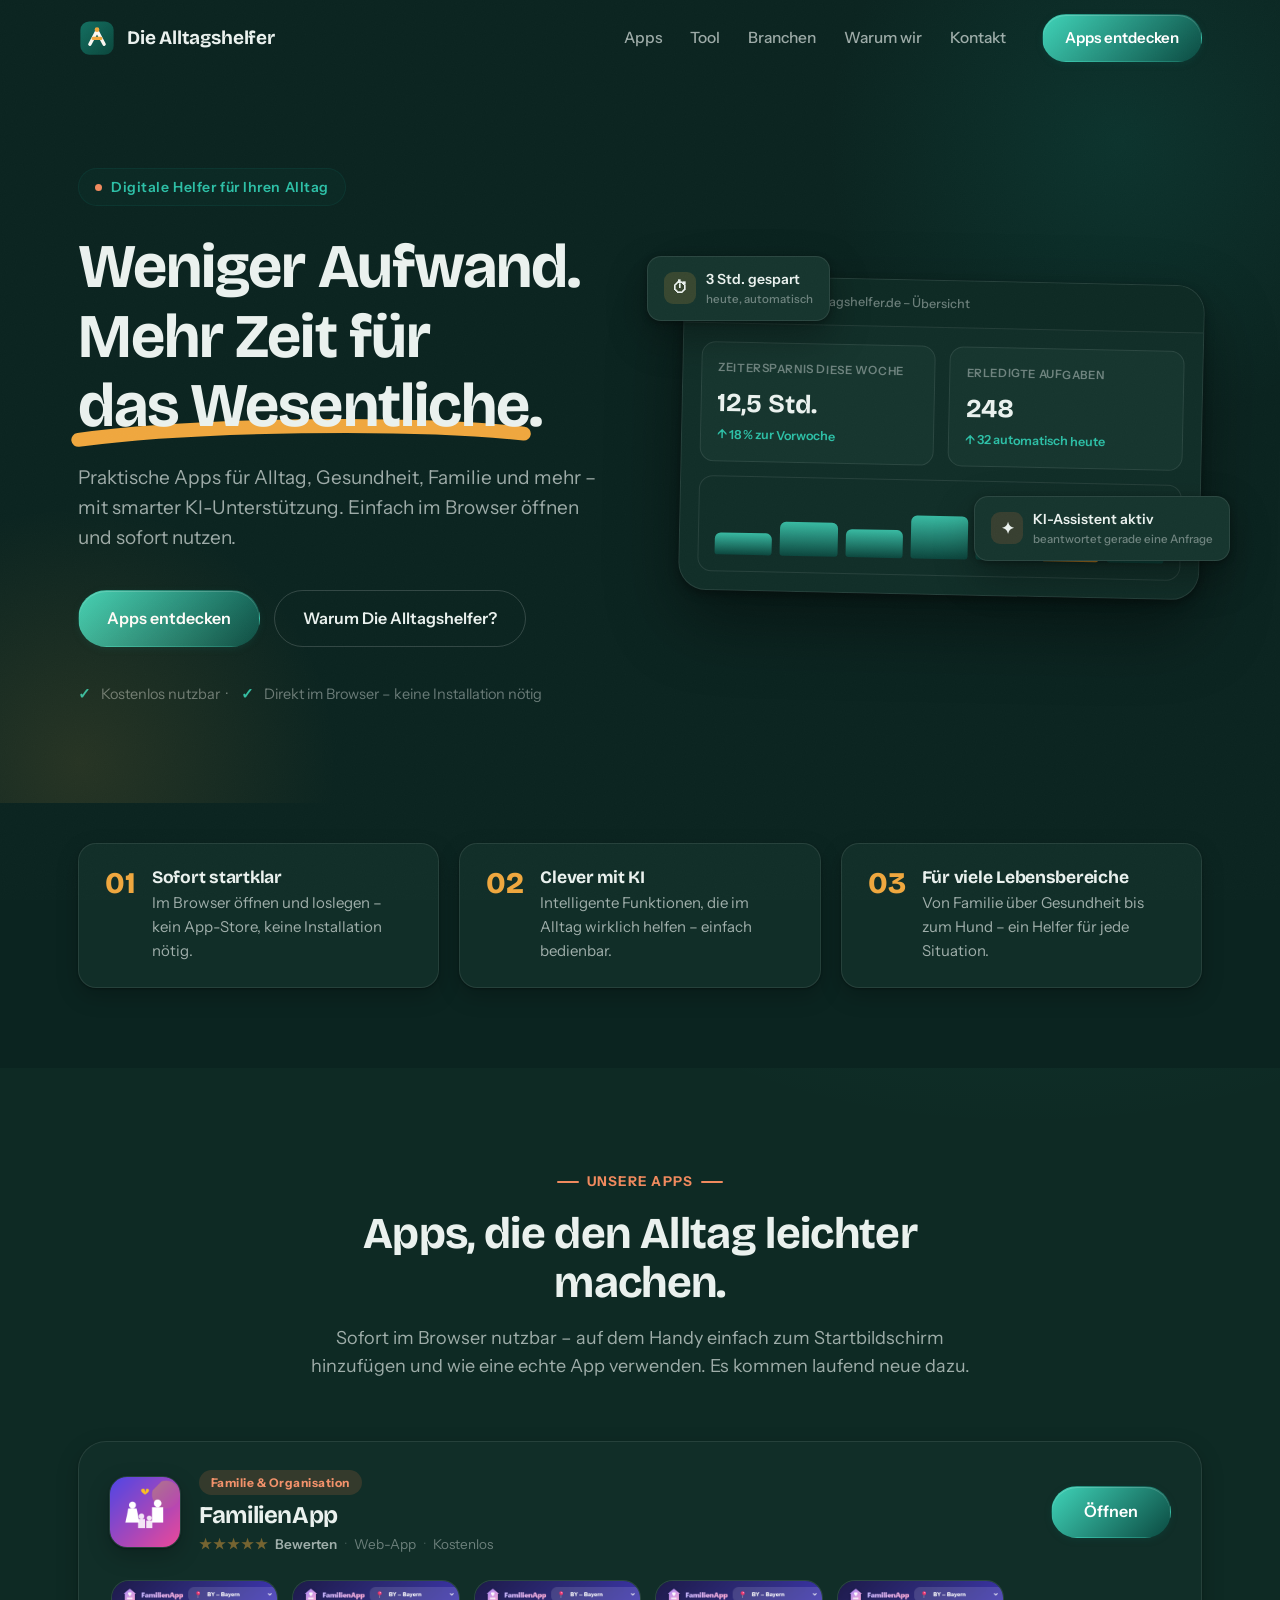
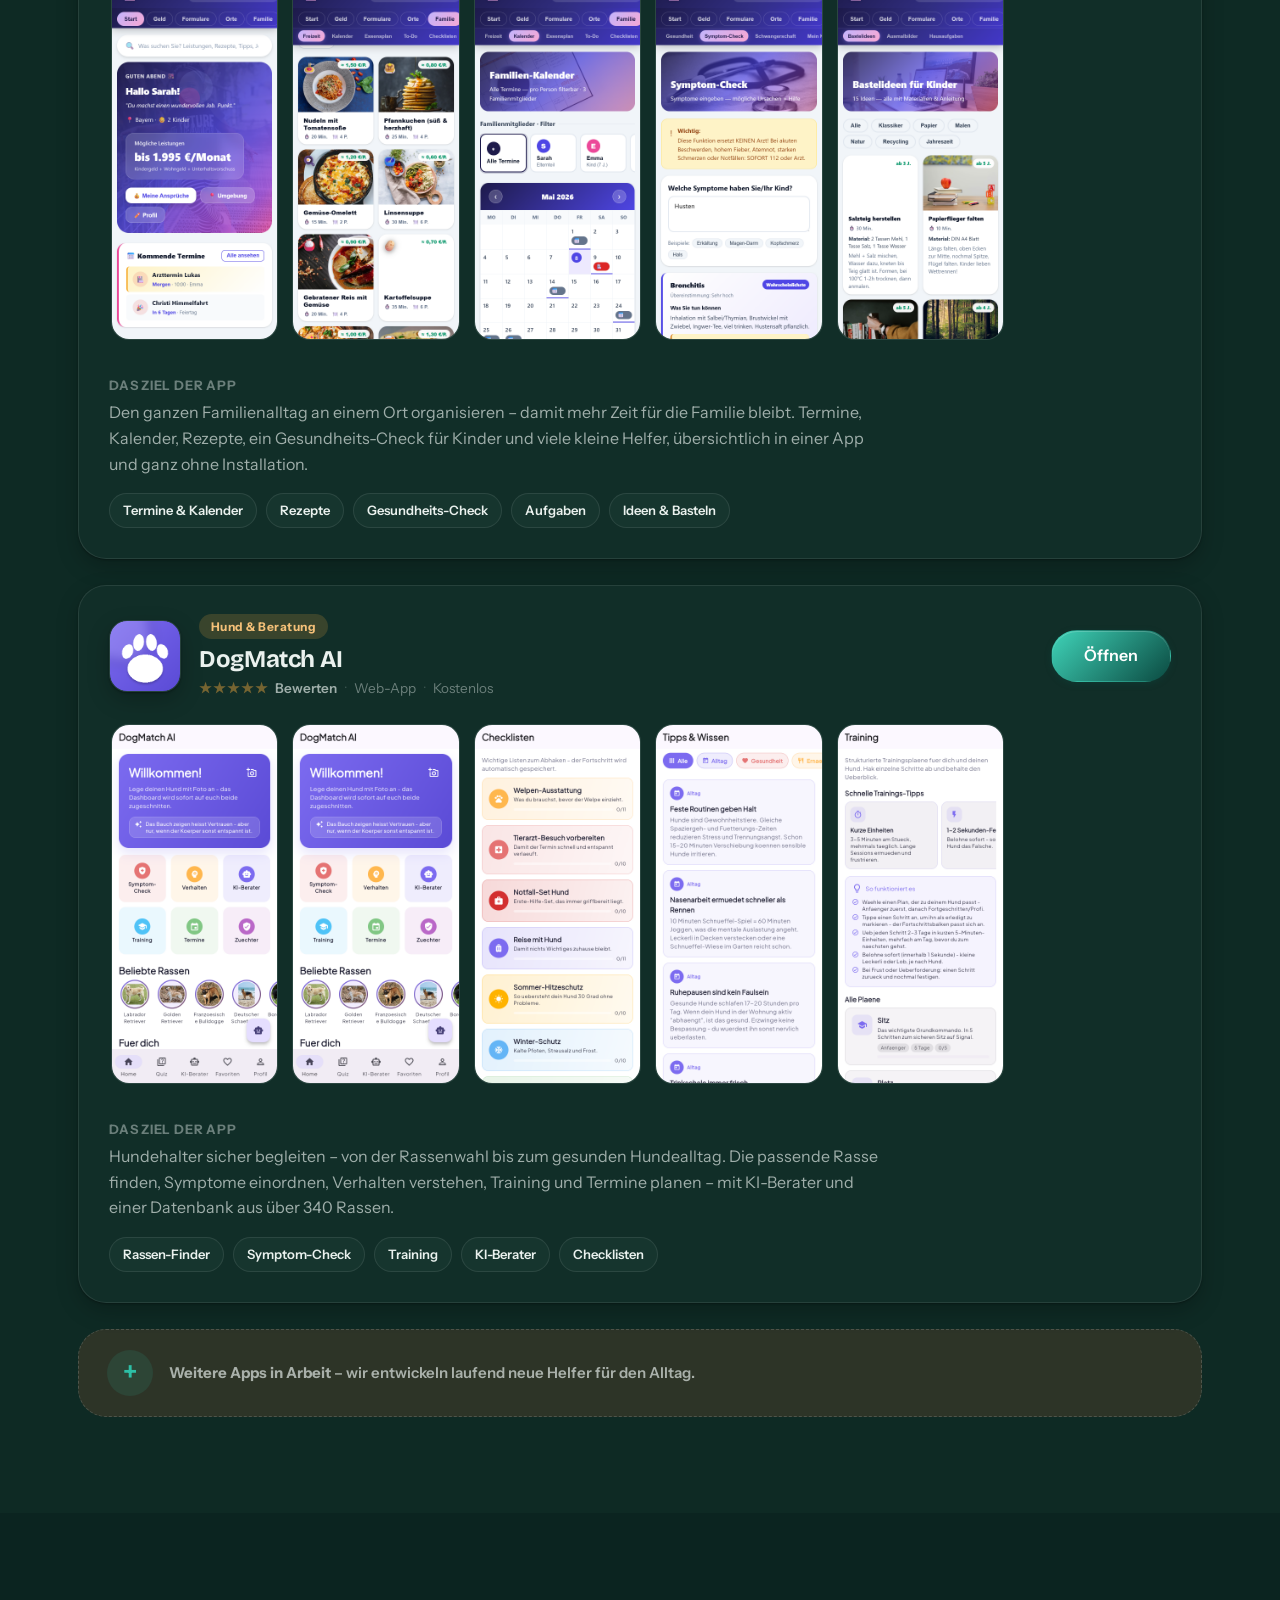
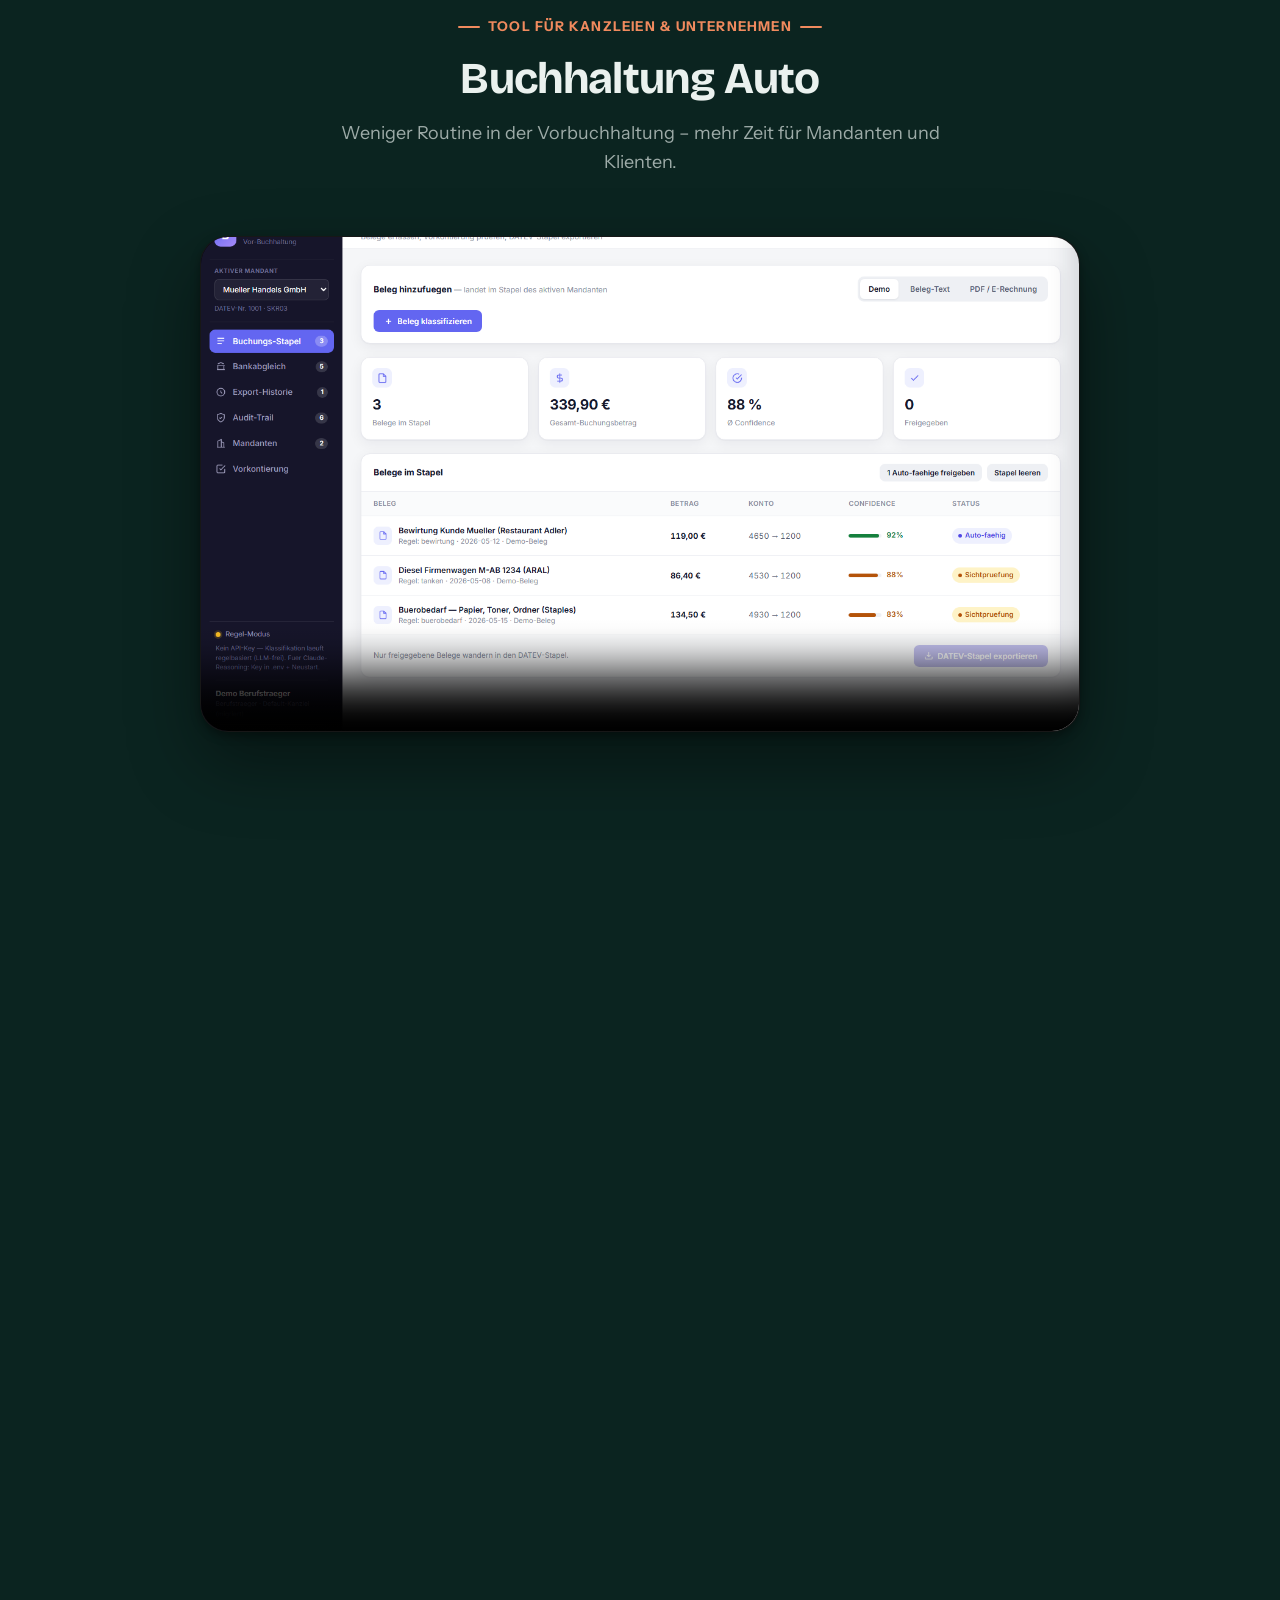
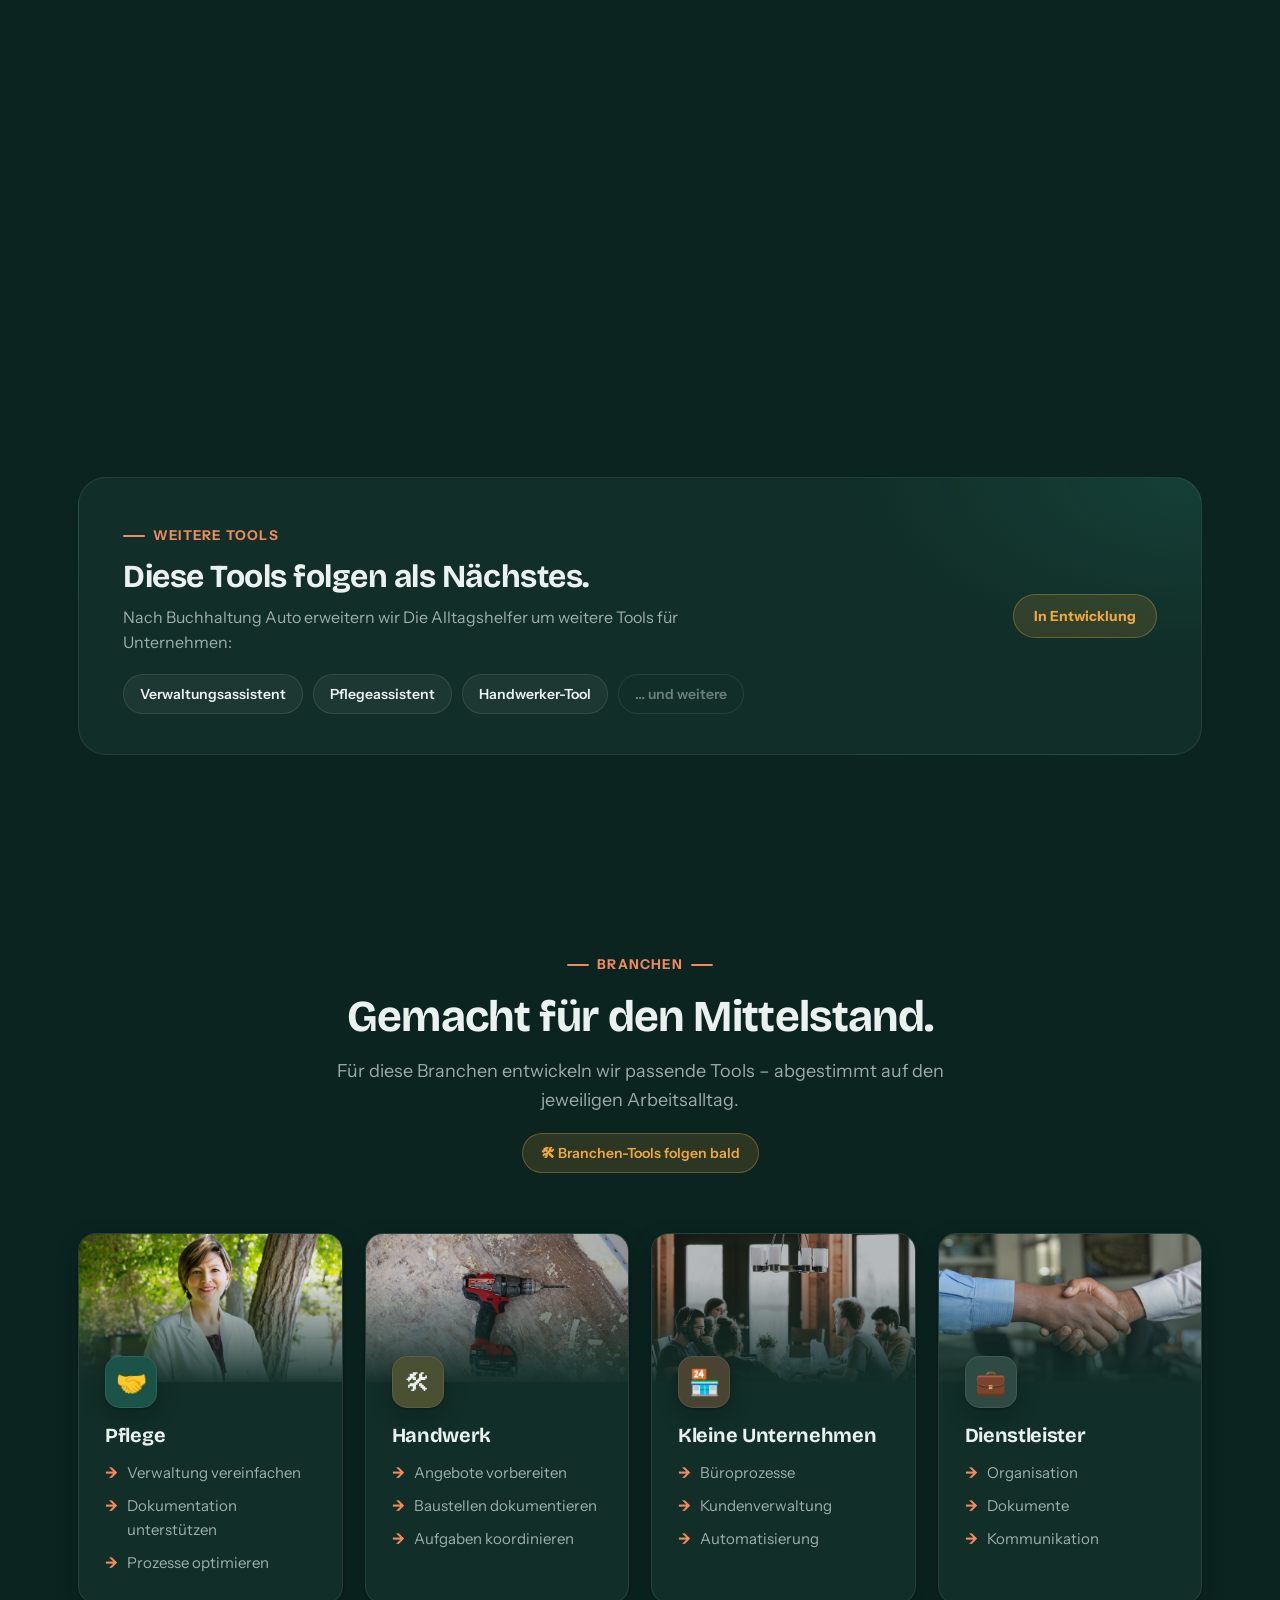
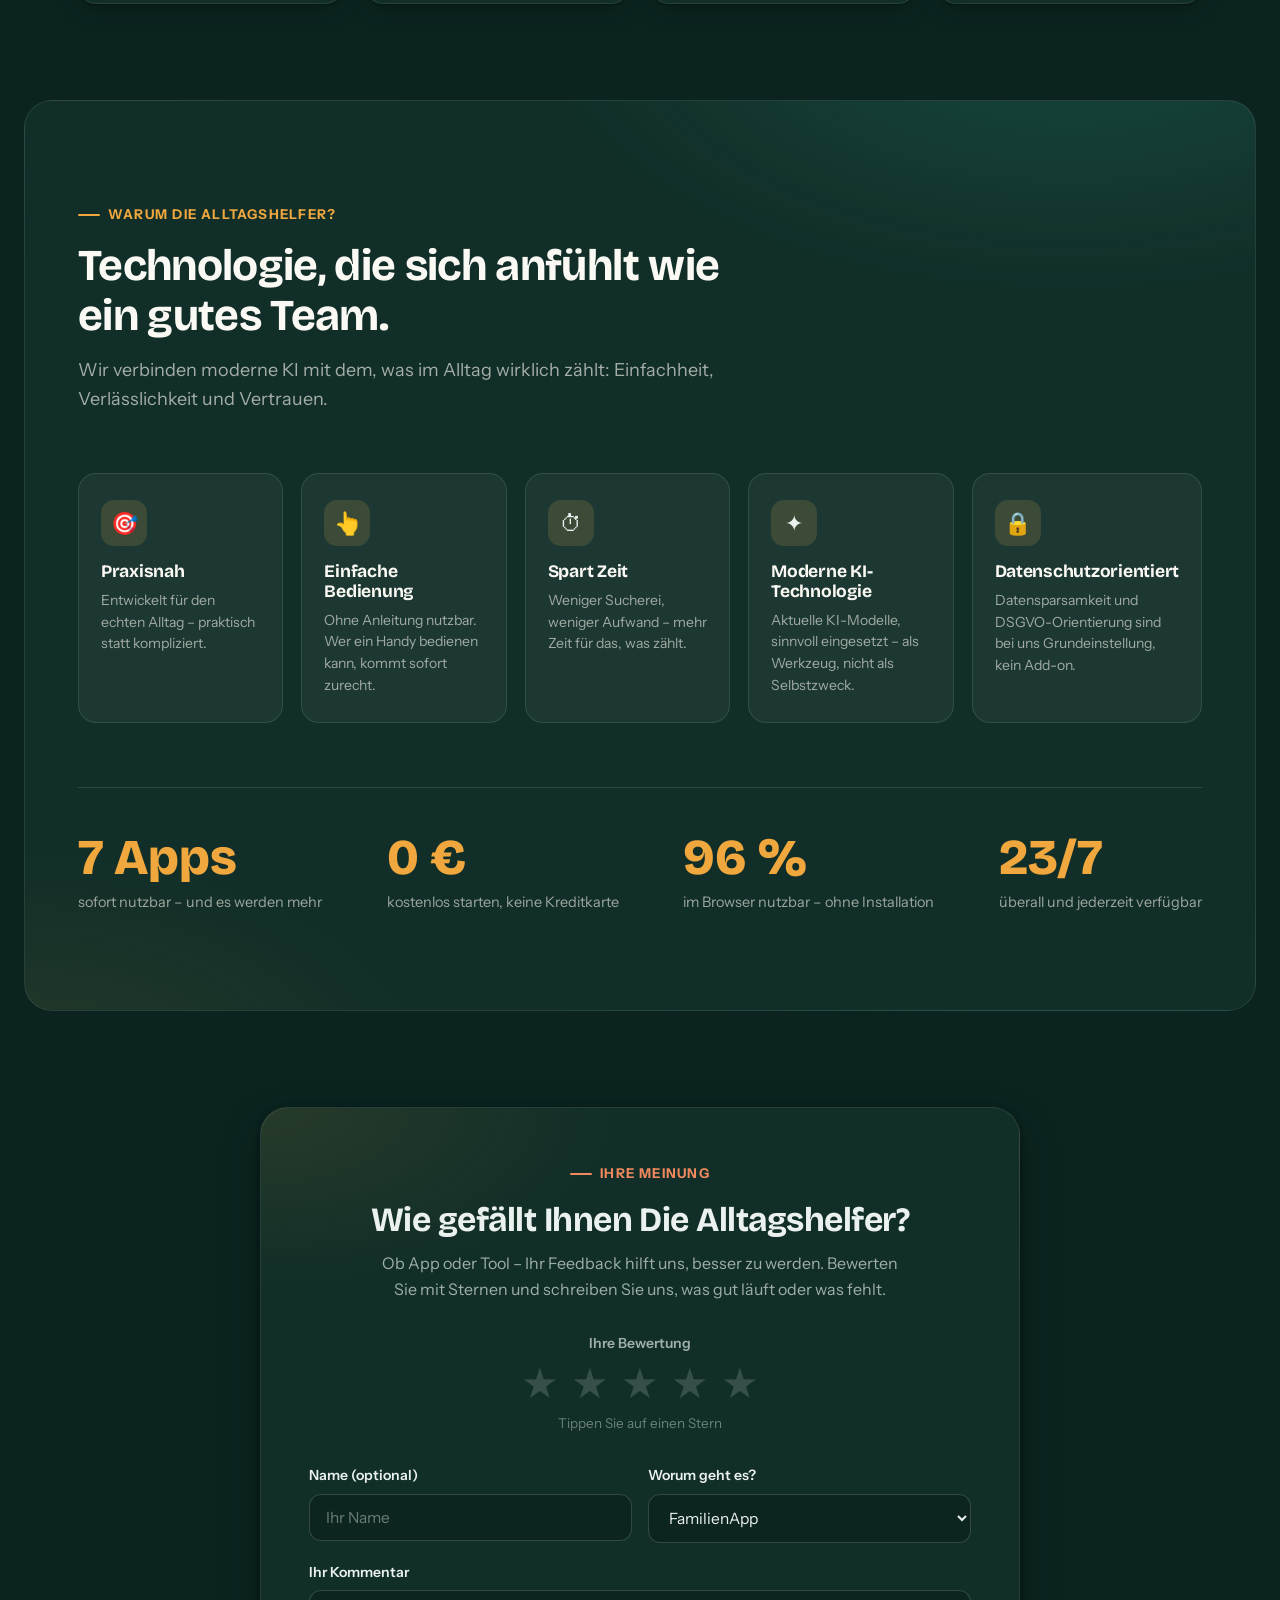
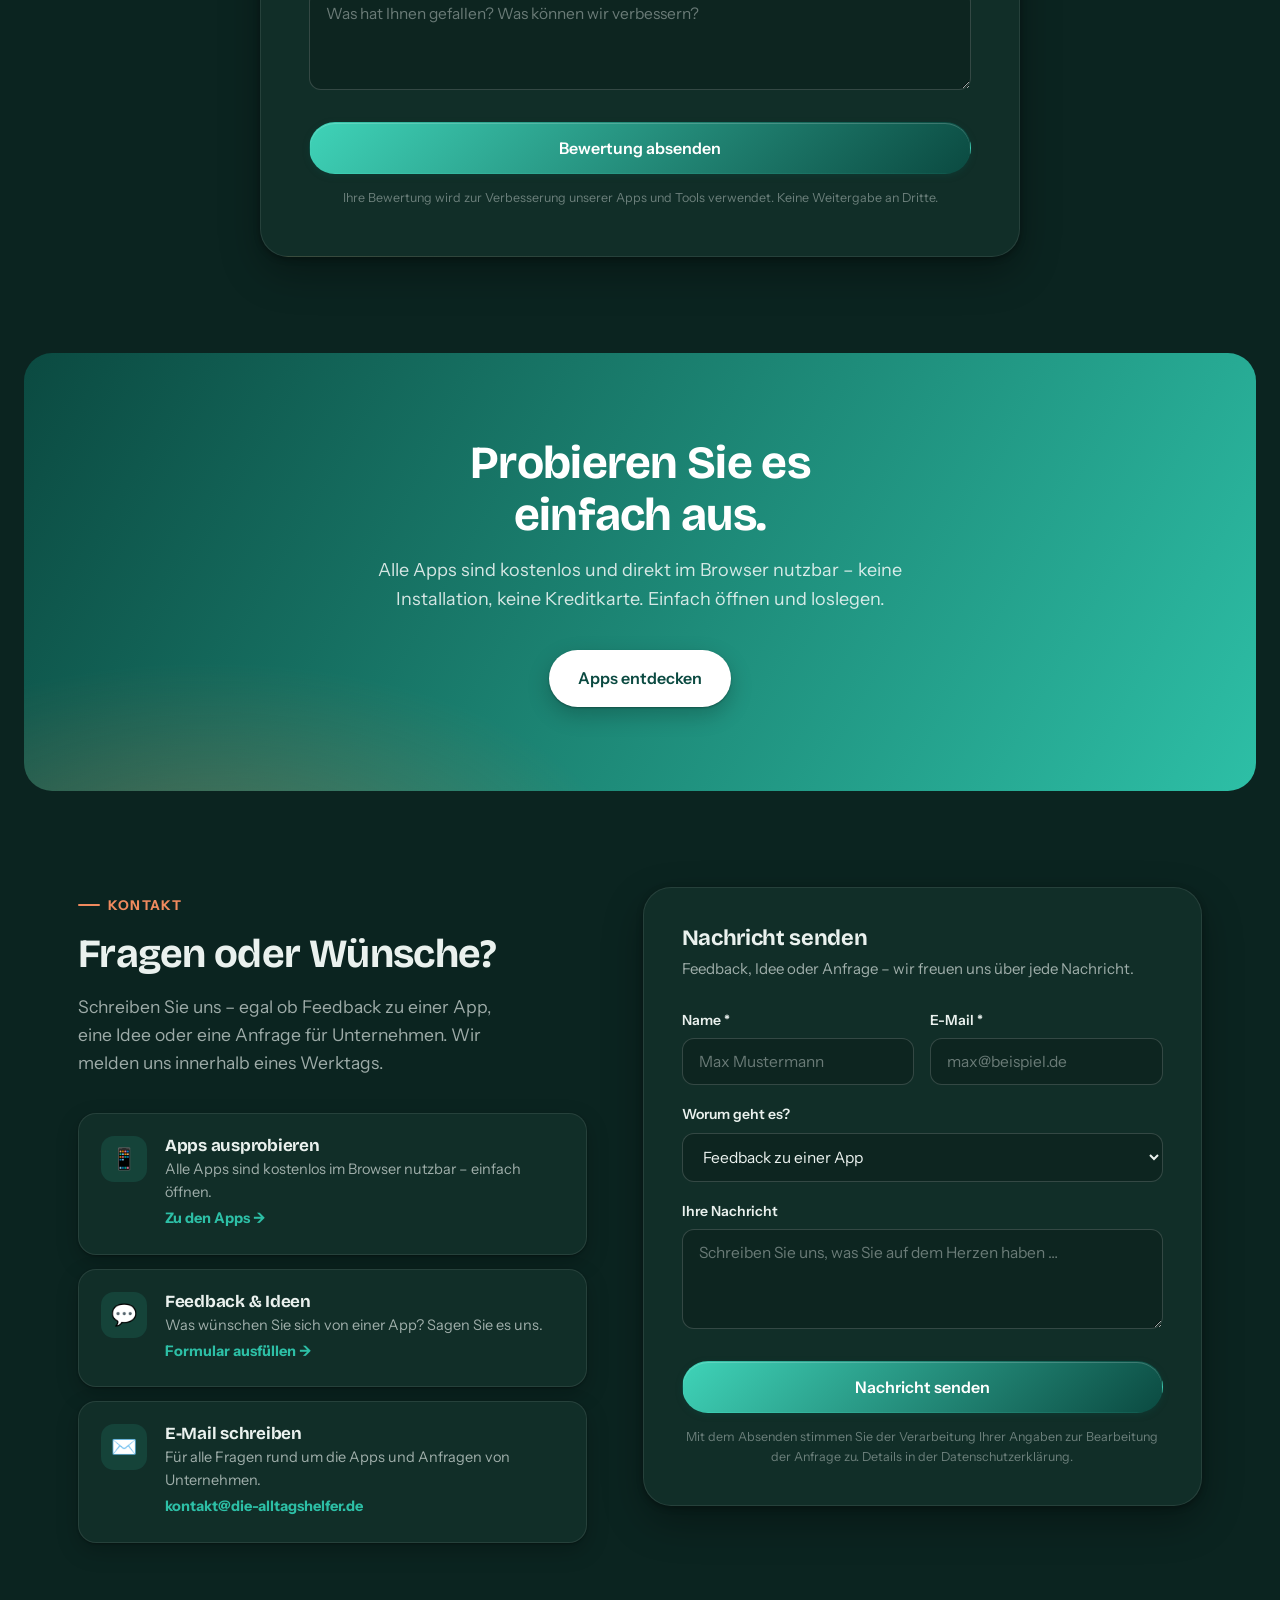
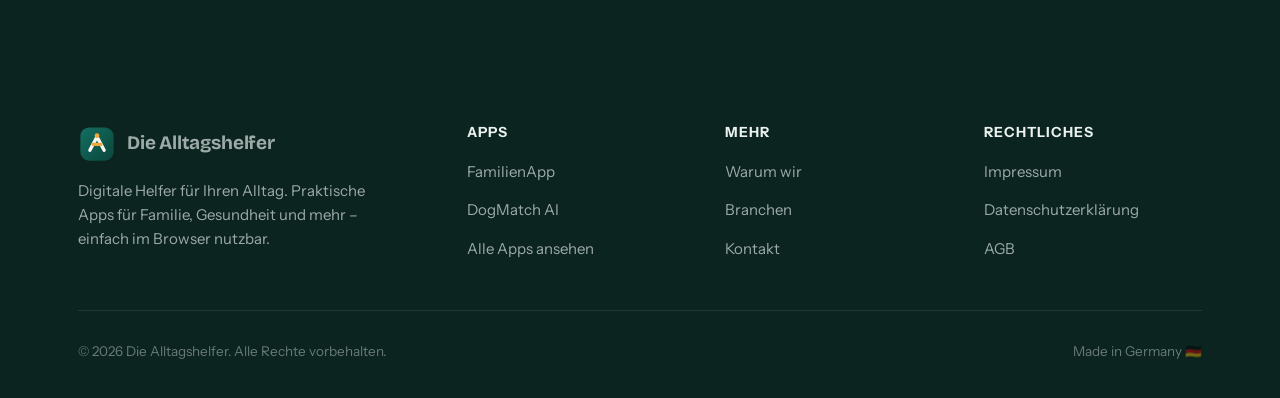
==== commit cbb56c07: "Buchhaltung Auto: Verkaufs-PDFs zum Download eingebunden Leistungsuebersicht und Nutzen-fuer-Kanzlei" ====
--- a/index.html
+++ b/index.html
@@ -297,6 +297,22 @@
         Die genannten Werte stammen aus einem internen Test mit synthetischen Belegen und sind <strong>kein zugesichertes Leistungsversprechen</strong>. Die tatsächliche Quote misst das Dashboard im Pilotbetrieb live an Ihren echten Belegen. Grundprinzip: Die KI macht nur Vorschläge – buchen und freigeben tut immer der Berufsträger. Alles läuft lokal auf Ihrem Rechner; es verlassen keine Daten den Computer.
       </p>
 
+      <div class="tool-downloads reveal">
+        <h3>Mehr erfahren – zum Mitnehmen</h3>
+        <div class="tool-dl-grid">
+          <a class="tool-dl" href="assets/downloads/buchhaltung-auto-leistungsuebersicht.pdf" target="_blank" rel="noopener" download>
+            <span class="dl-ic">📄</span>
+            <span class="dl-text"><strong>Leistungsübersicht</strong><span>Was das Tool alles kann – auf einer Seite (PDF)</span></span>
+            <span class="dl-arrow">↓</span>
+          </a>
+          <a class="tool-dl" href="assets/downloads/buchhaltung-auto-nutzen-fuer-kanzleien.pdf" target="_blank" rel="noopener" download>
+            <span class="dl-ic">📈</span>
+            <span class="dl-text"><strong>Nutzen für Kanzleien</strong><span>Wo Buchhaltung Auto im Kanzleialltag entlastet (PDF)</span></span>
+            <span class="dl-arrow">↓</span>
+          </a>
+        </div>
+      </div>
+
       <div class="tool-ctas reveal">
         <a href="#kontakt" class="btn btn-primary">Demo anfragen</a>
         <a href="#feedback" class="btn btn-secondary">Tool bewerten</a>
--- a/css/style.css
+++ b/css/style.css
@@ -1666,6 +1666,22 @@
 .tool-shots img { width: 100%; border-radius: 14px; border: 1px solid var(--line); box-shadow: var(--shadow-sm); }
 
 .tool-note { max-width: 820px; margin: 0 auto 28px; font-size: 13px; color: var(--ink-faint); line-height: 1.6; text-align: center; }
+
+.tool-downloads { max-width: 760px; margin: 0 auto 28px; text-align: center; }
+.tool-downloads h3 { font-size: 16px; font-weight: 600; color: var(--ink-soft); margin-bottom: 14px; }
+.tool-dl-grid { display: grid; grid-template-columns: repeat(2, 1fr); gap: 14px; }
+.tool-dl {
+  display: flex; align-items: center; gap: 14px; text-align: left;
+  background: var(--card); border: 1px solid var(--line); border-radius: var(--radius);
+  padding: 16px 18px; transition: border-color .18s ease, transform .18s ease, background .18s ease;
+}
+.tool-dl:hover { border-color: var(--line-strong); background: var(--card-2); transform: translateY(-2px); }
+.tool-dl .dl-ic { font-size: 24px; flex-shrink: 0; }
+.tool-dl .dl-text { display: flex; flex-direction: column; gap: 2px; flex: 1; }
+.tool-dl .dl-text strong { font-size: 15px; font-weight: 600; }
+.tool-dl .dl-text span { font-size: 12.5px; color: var(--ink-faint); line-height: 1.4; }
+.tool-dl .dl-arrow { font-size: 18px; color: var(--ink-faint); flex-shrink: 0; }
+
 .tool-ctas { display: flex; gap: 14px; justify-content: center; flex-wrap: wrap; }
 
 /* ---------- Feedback ---------- */
@@ -1808,6 +1824,7 @@
   /* Tool */
   .tool-benefits { grid-template-columns: 1fr; }
   .tool-shots { grid-template-columns: 1fr; }
+  .tool-dl-grid { grid-template-columns: 1fr; }
   .tool-impact { padding: 26px 22px; }
   .tool-lead { font-size: 16.5px; }
   .tool-flow span { font-size: 13px; padding: 8px 12px; }
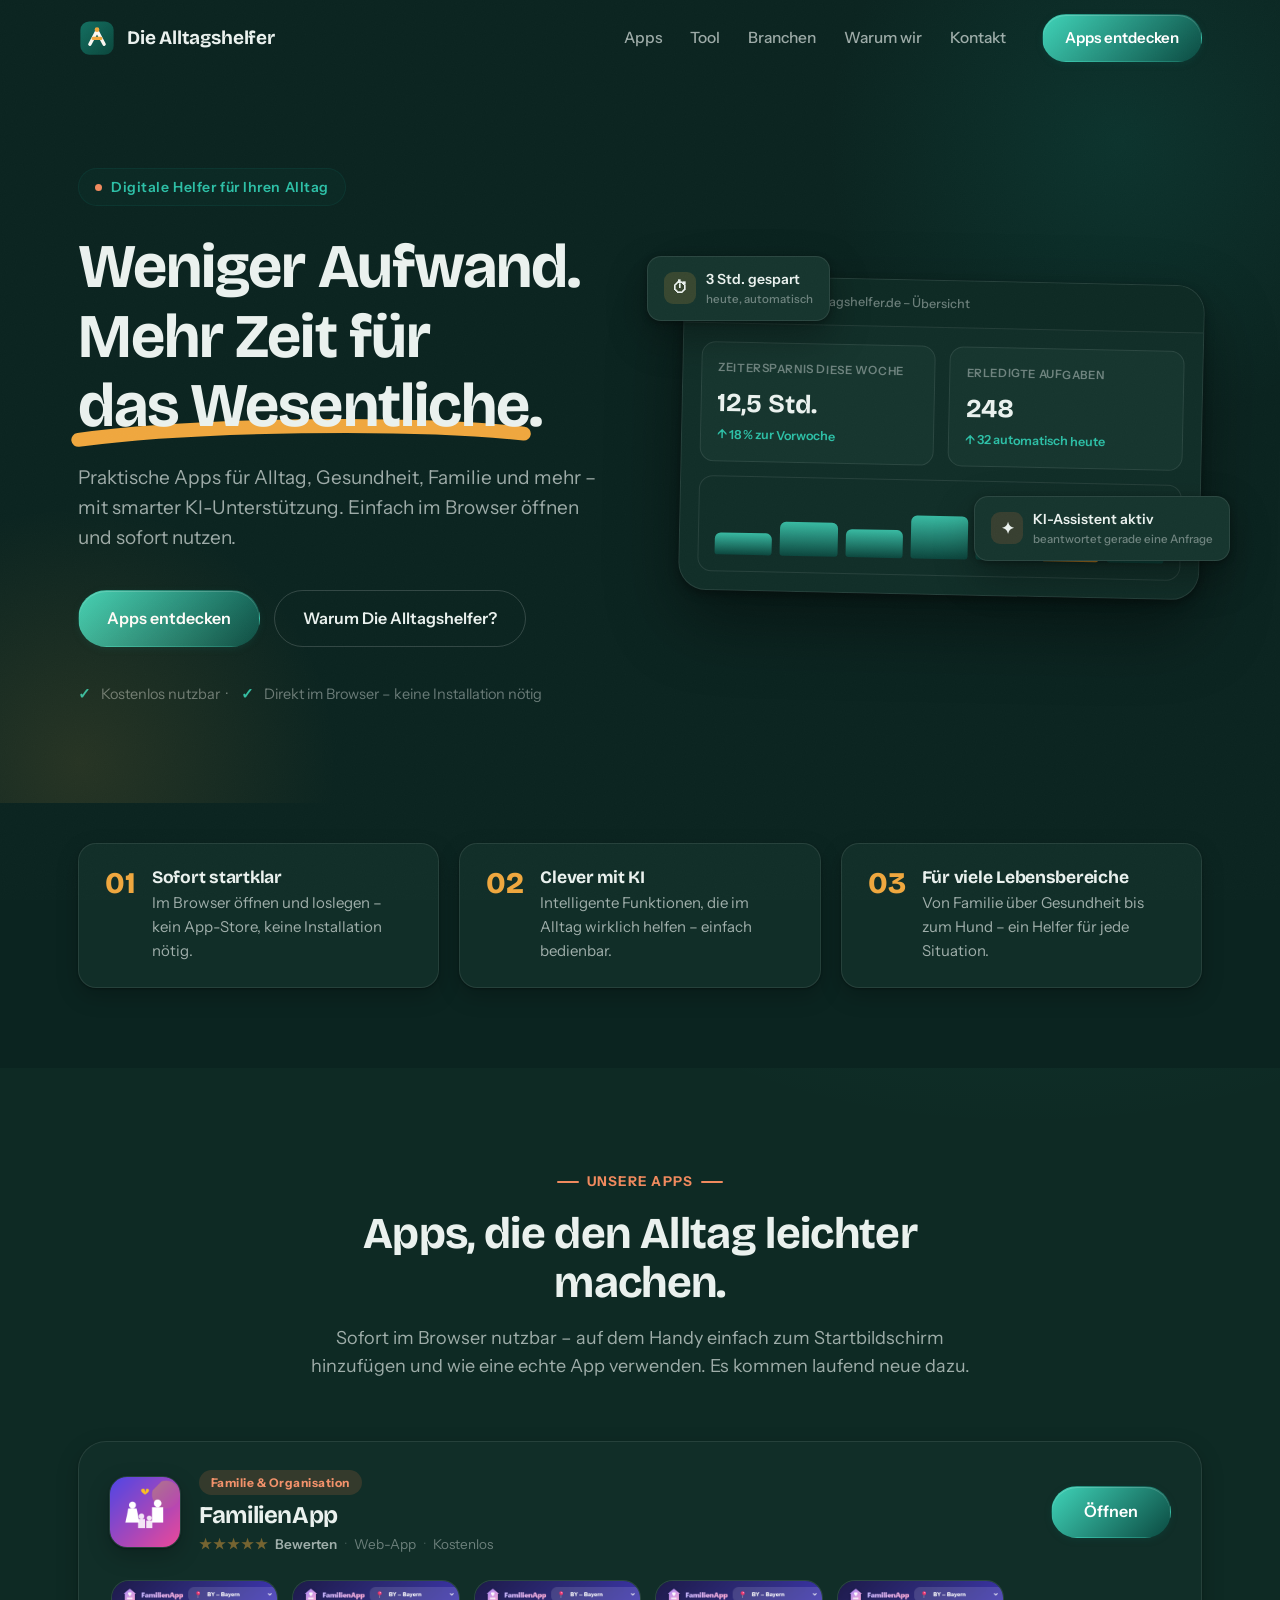
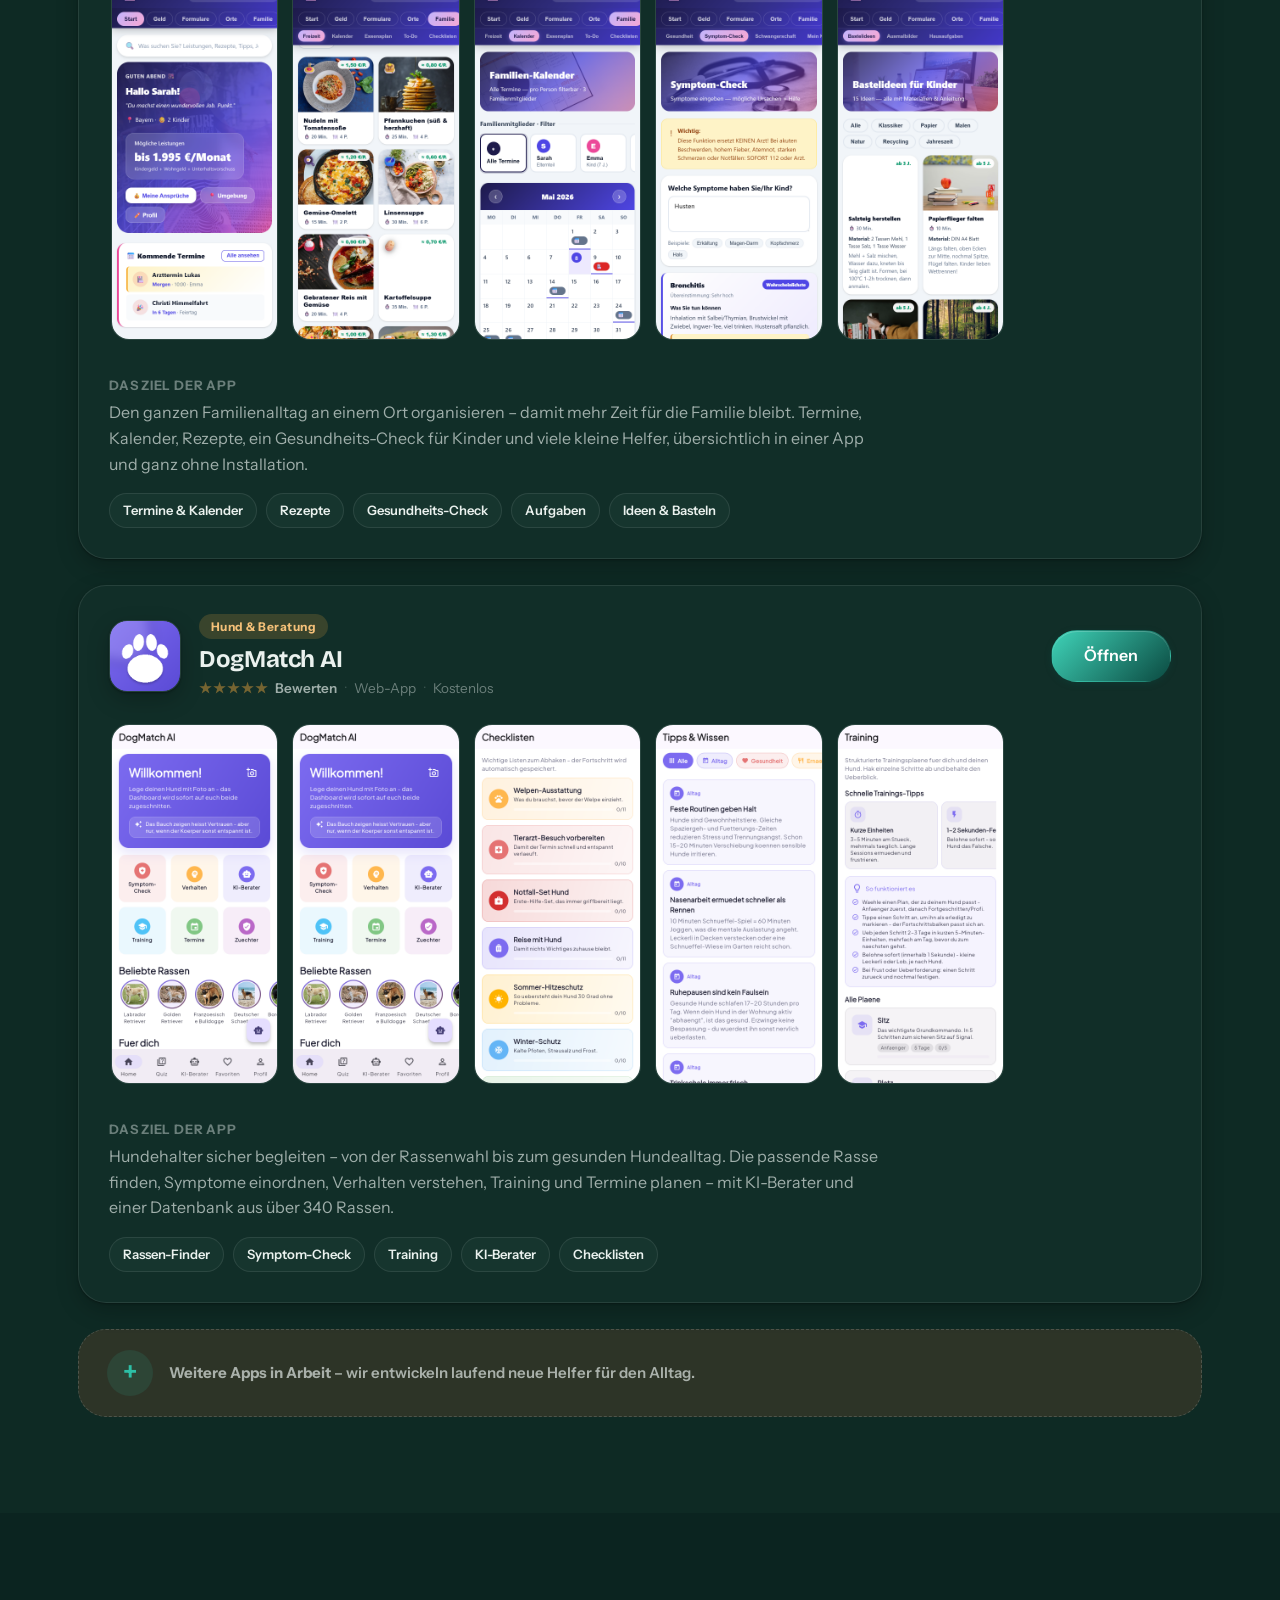
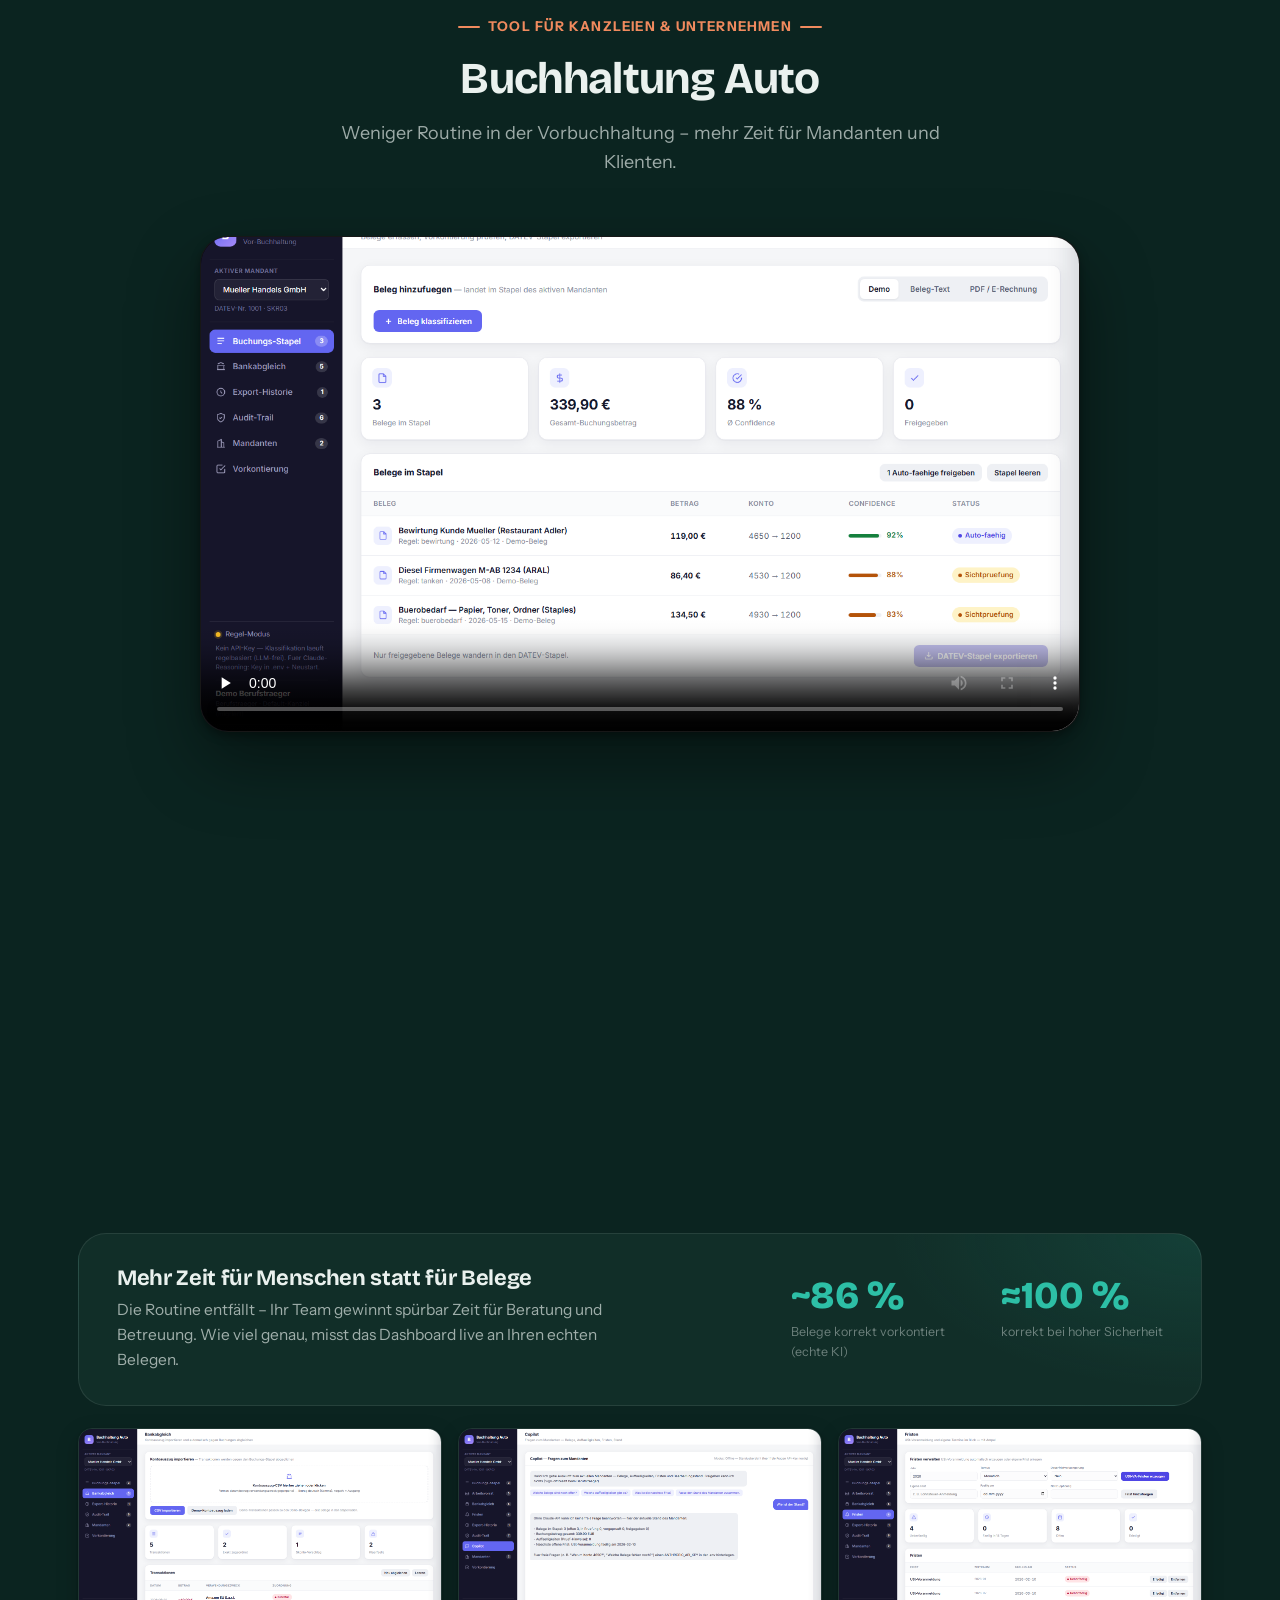
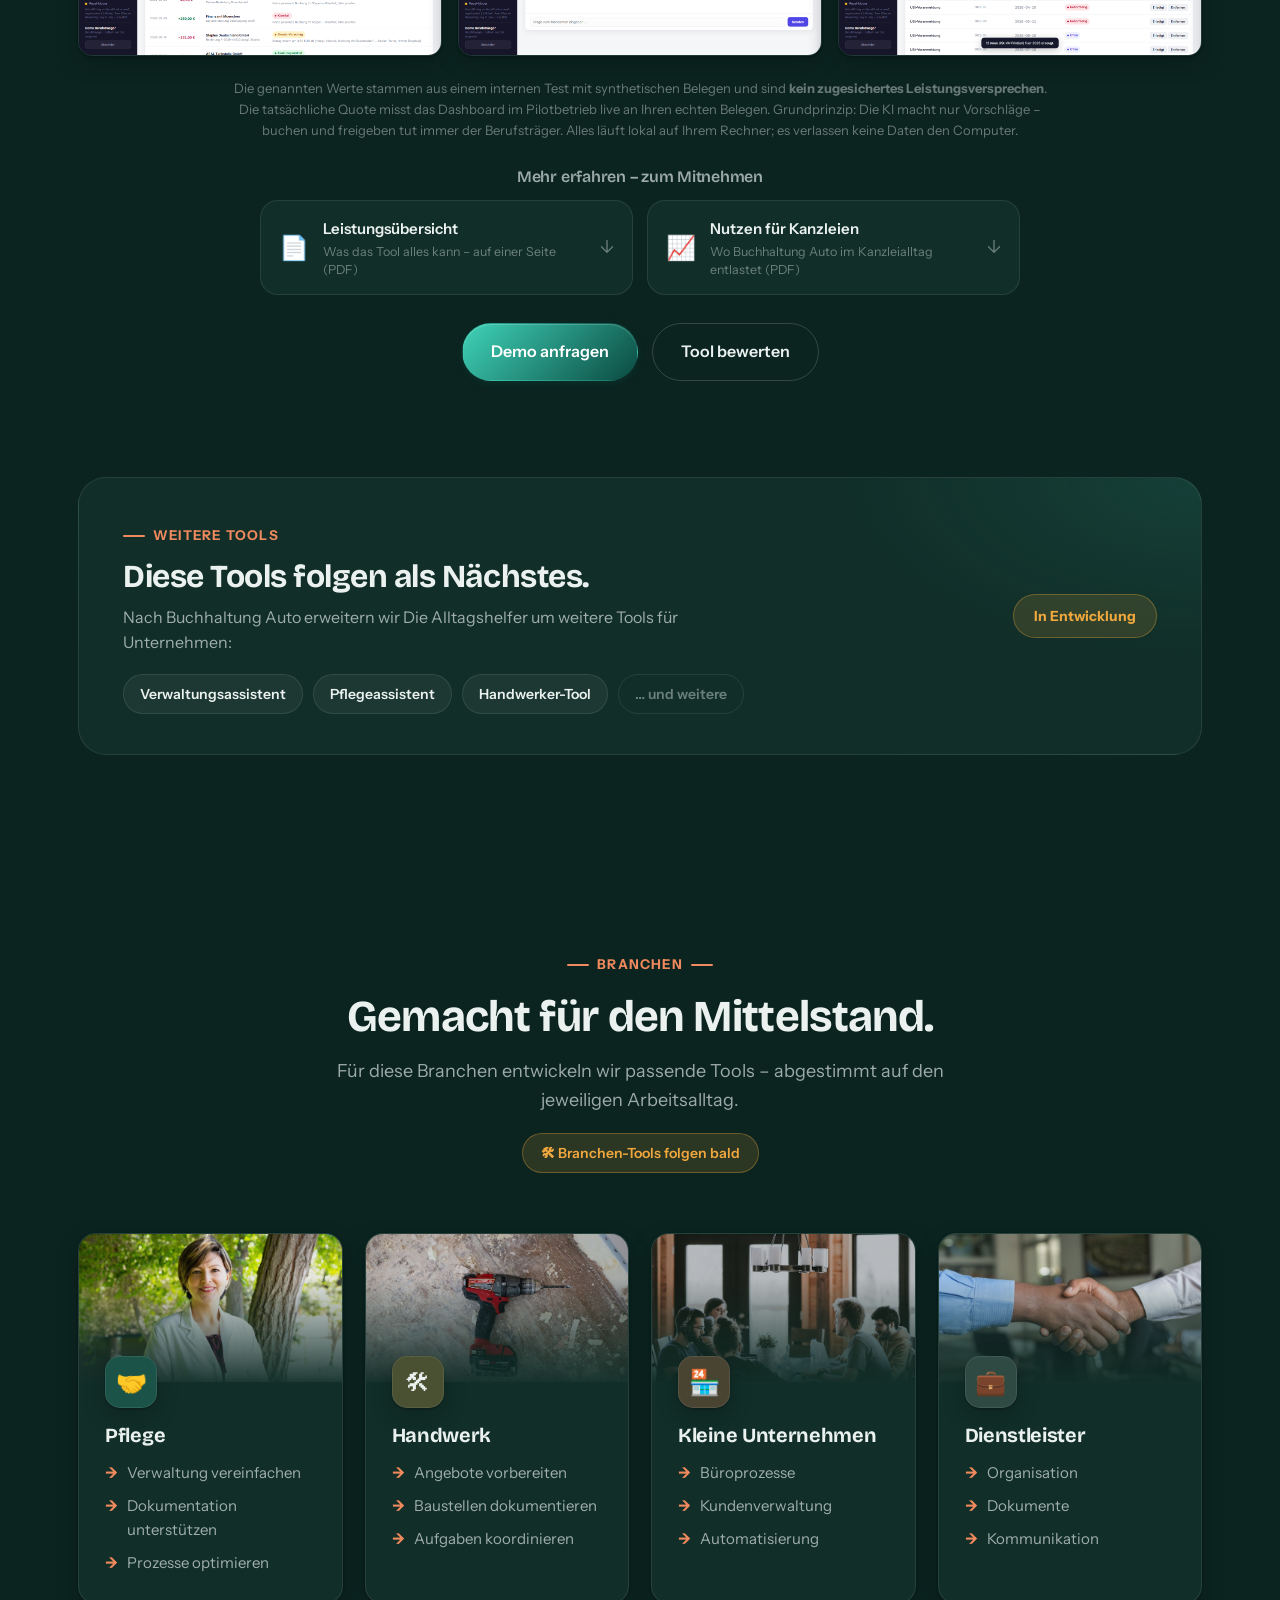
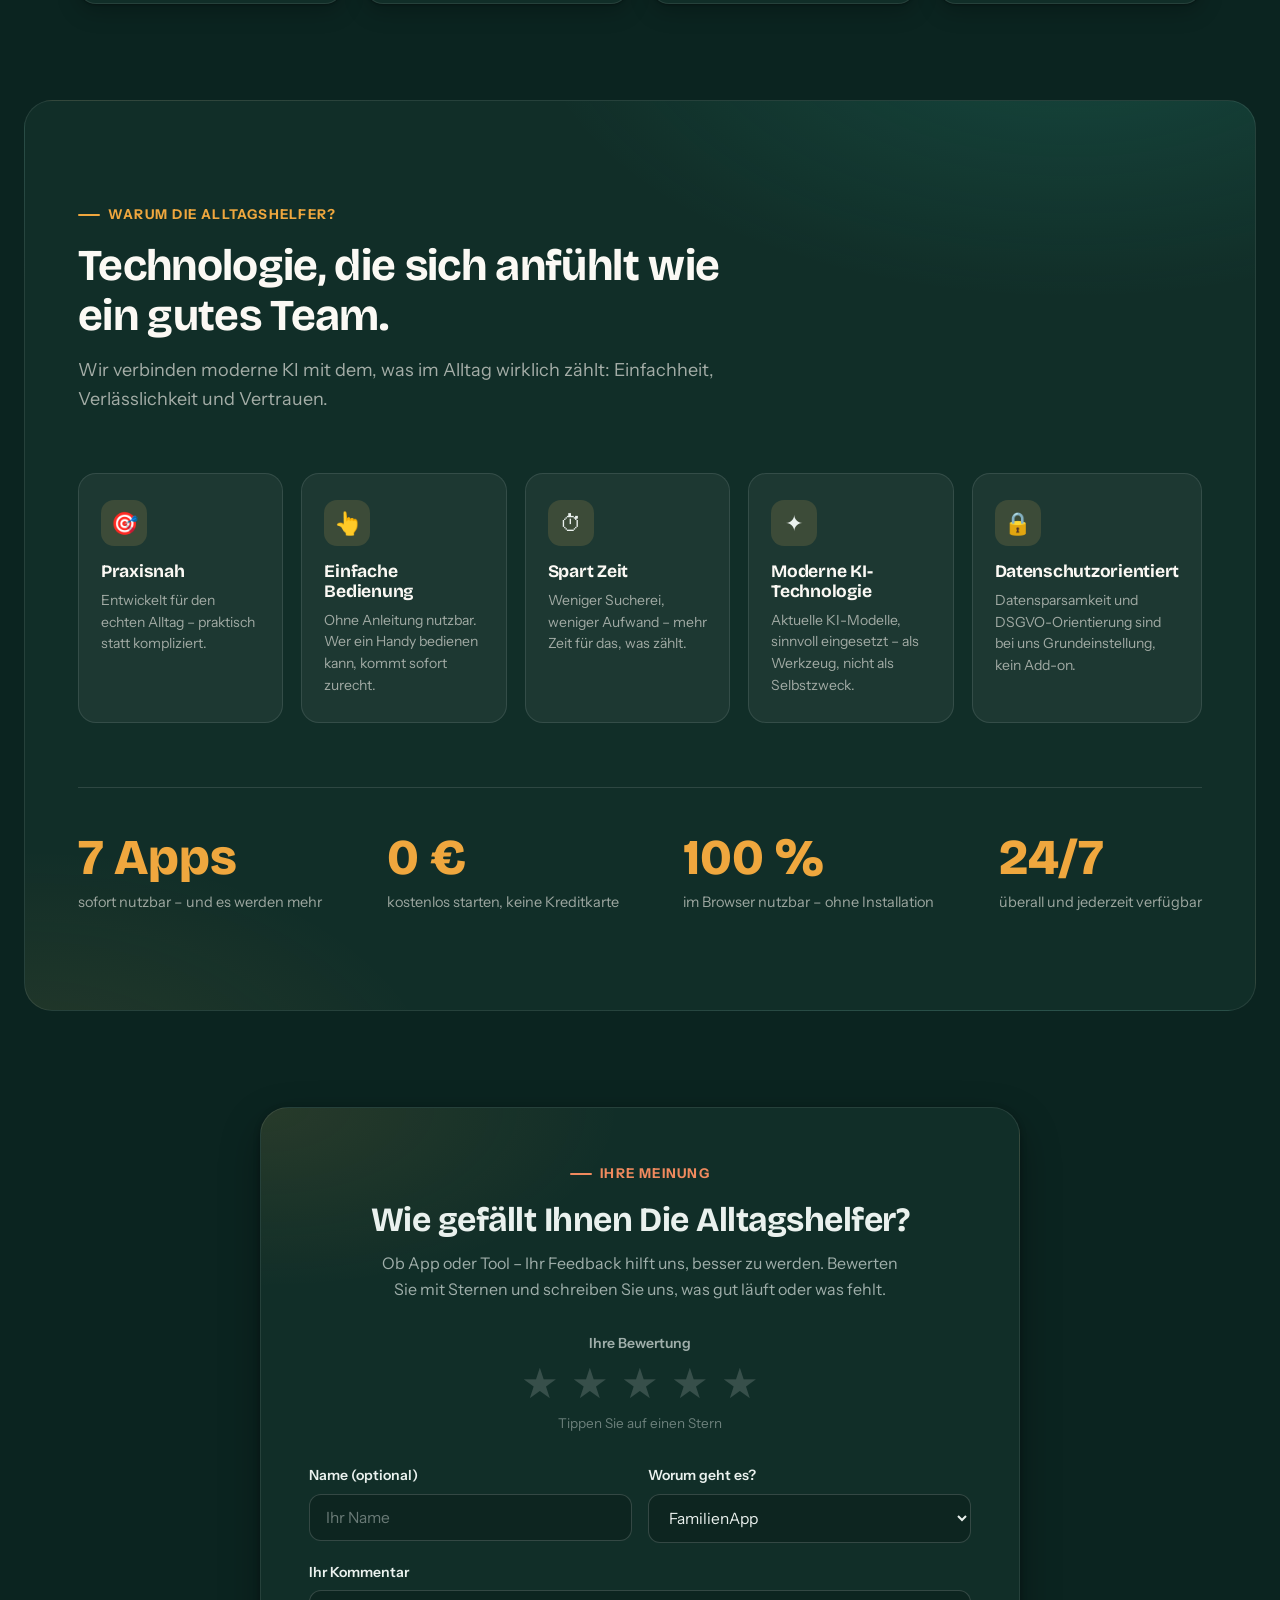
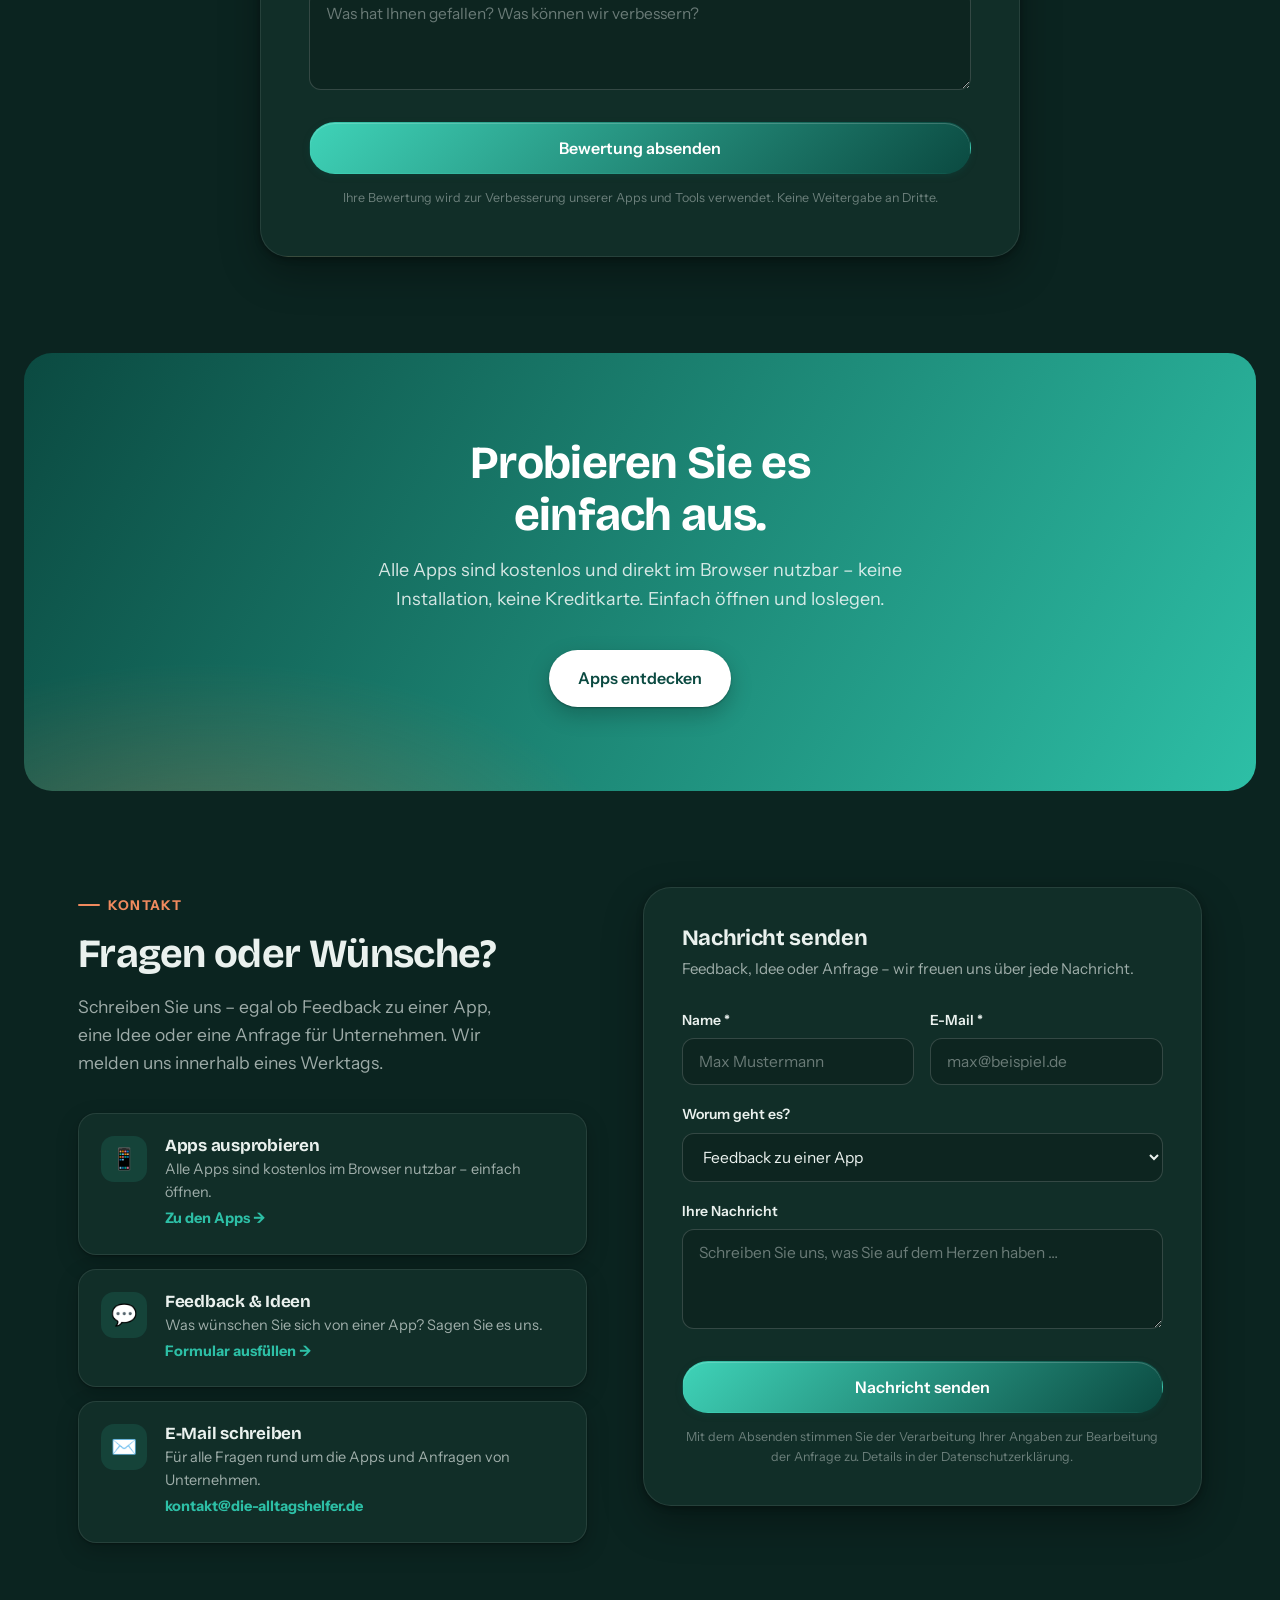
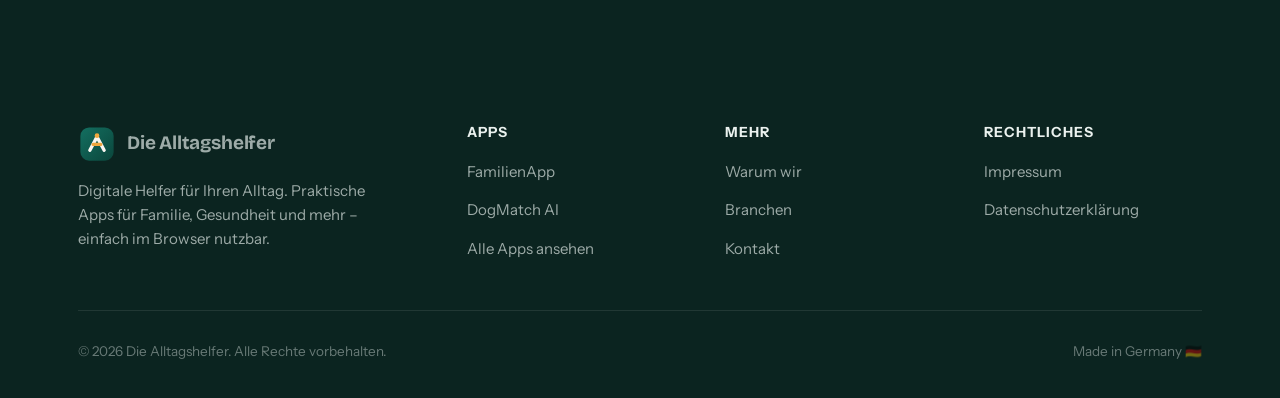
==== commit fbb5ce30: "Rechtsseiten: Impressum + Datenschutz angelegt, Footer verlinkt Neue Seiten impressum.html und daten" ====
--- a/index.html
+++ b/index.html
@@ -629,9 +629,8 @@
         <div>
           <h4>Rechtliches</h4>
           <ul>
-            <li><a href="#">Impressum</a></li>
-            <li><a href="#">Datenschutzerklärung</a></li>
-            <li><a href="#">AGB</a></li>
+            <li><a href="impressum.html">Impressum</a></li>
+            <li><a href="datenschutz.html">Datenschutzerklärung</a></li>
           </ul>
         </div>
       </div>
--- a/css/style.css
+++ b/css/style.css
@@ -1843,3 +1843,20 @@
   .contact-form { padding: 26px 20px; }
   .footer-grid { grid-template-columns: 1fr; gap: 32px; }
 }
+
+/* ---------- Rechtsseiten (Impressum / Datenschutz) ---------- */
+.legal { padding: 140px 0 80px; }
+.legal .container { max-width: 800px; }
+.legal h1 { font-family: var(--font-display); font-size: 38px; font-weight: 800; margin-bottom: 8px; }
+.legal .legal-updated { color: var(--ink-faint); font-size: 13.5px; margin-bottom: 36px; }
+.legal h2 { font-size: 21px; font-weight: 700; margin: 36px 0 12px; }
+.legal h3 { font-size: 16px; font-weight: 600; margin: 22px 0 8px; }
+.legal p, .legal li { color: var(--ink-soft); font-size: 15.5px; line-height: 1.7; }
+.legal p { margin-bottom: 12px; }
+.legal ul { margin: 0 0 12px 20px; }
+.legal li { margin-bottom: 6px; }
+.legal a { color: var(--teal); }
+.legal address { font-style: normal; color: var(--ink-soft); line-height: 1.7; }
+.legal .legal-back { display: inline-block; margin-top: 40px; color: var(--ink-faint); font-size: 14px; }
+.legal .todo { background: rgba(239,167,62,0.12); border: 1px dashed rgba(239,167,62,0.5); color: var(--amber); border-radius: 8px; padding: 1px 8px; font-size: 0.92em; }
+.legal-note { background: var(--card); border: 1px solid var(--line); border-radius: var(--radius); padding: 16px 20px; margin-bottom: 32px; font-size: 14px; color: var(--ink-faint); }
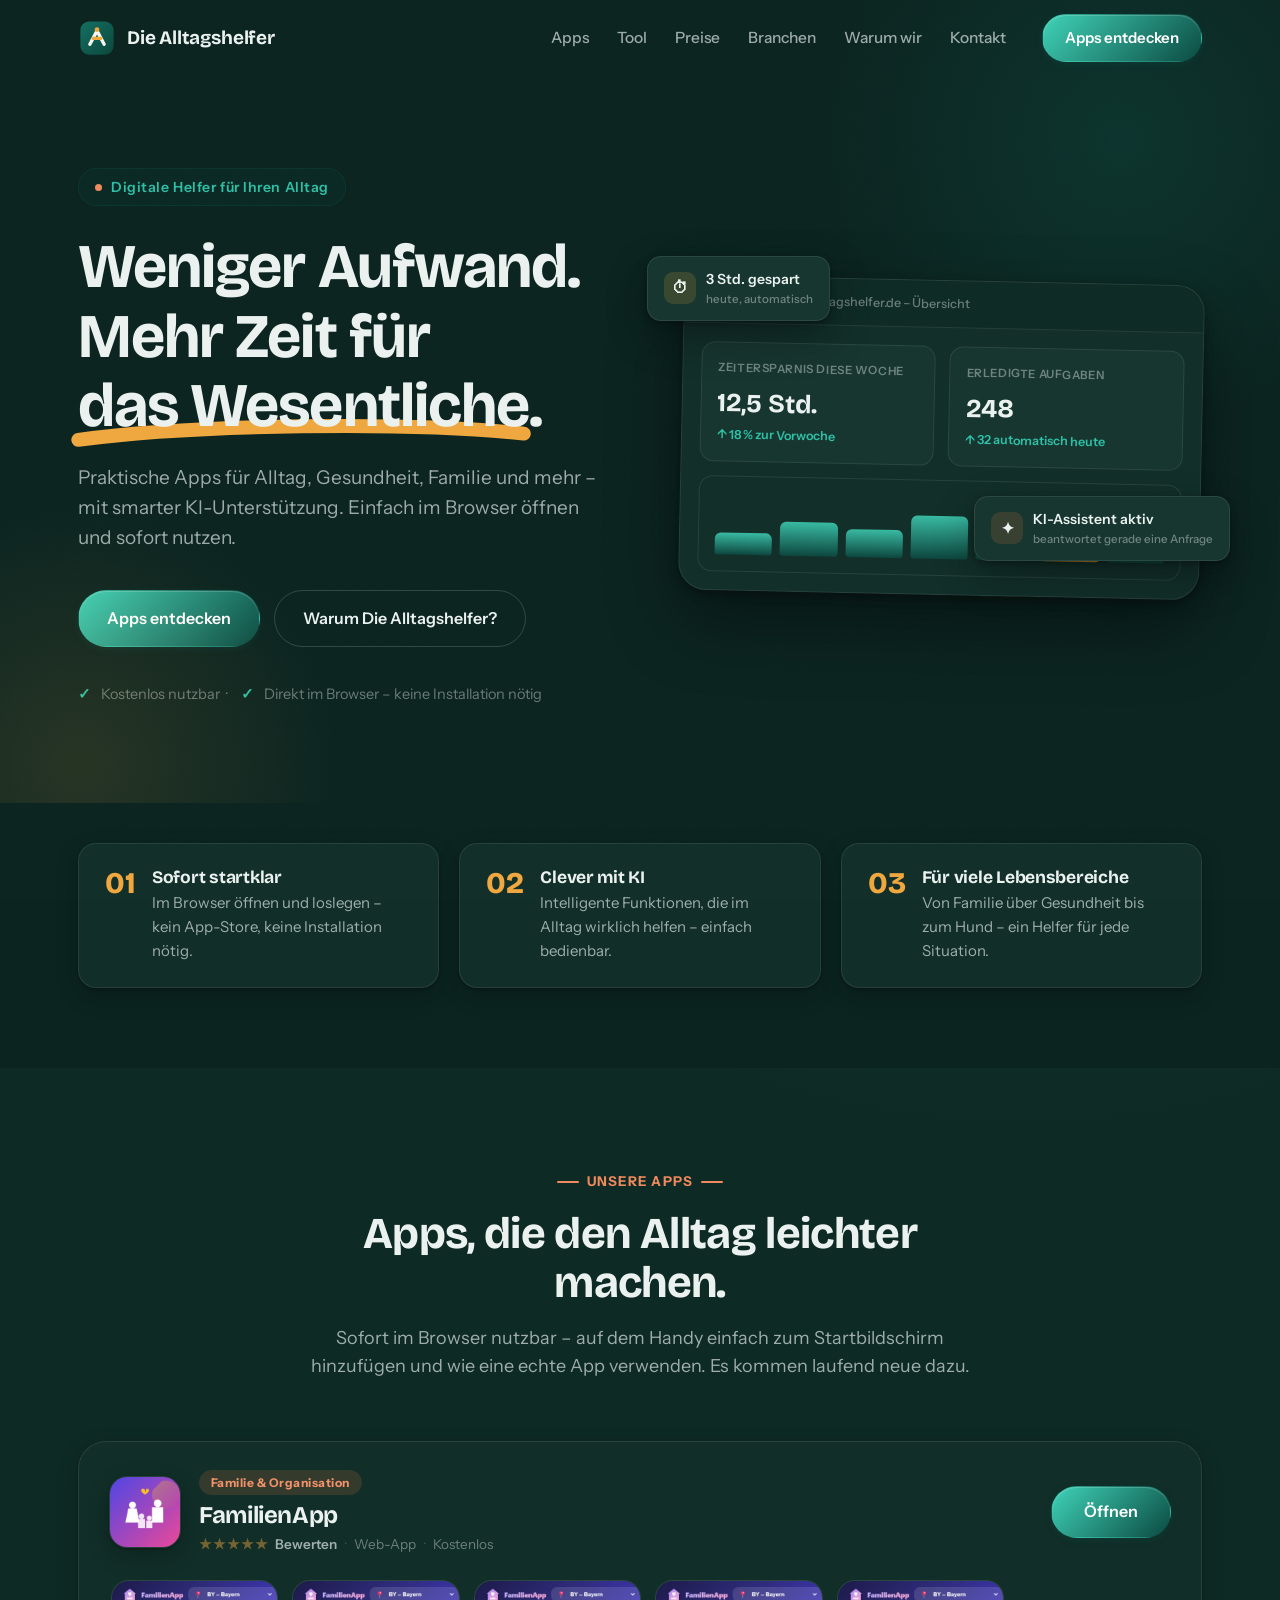
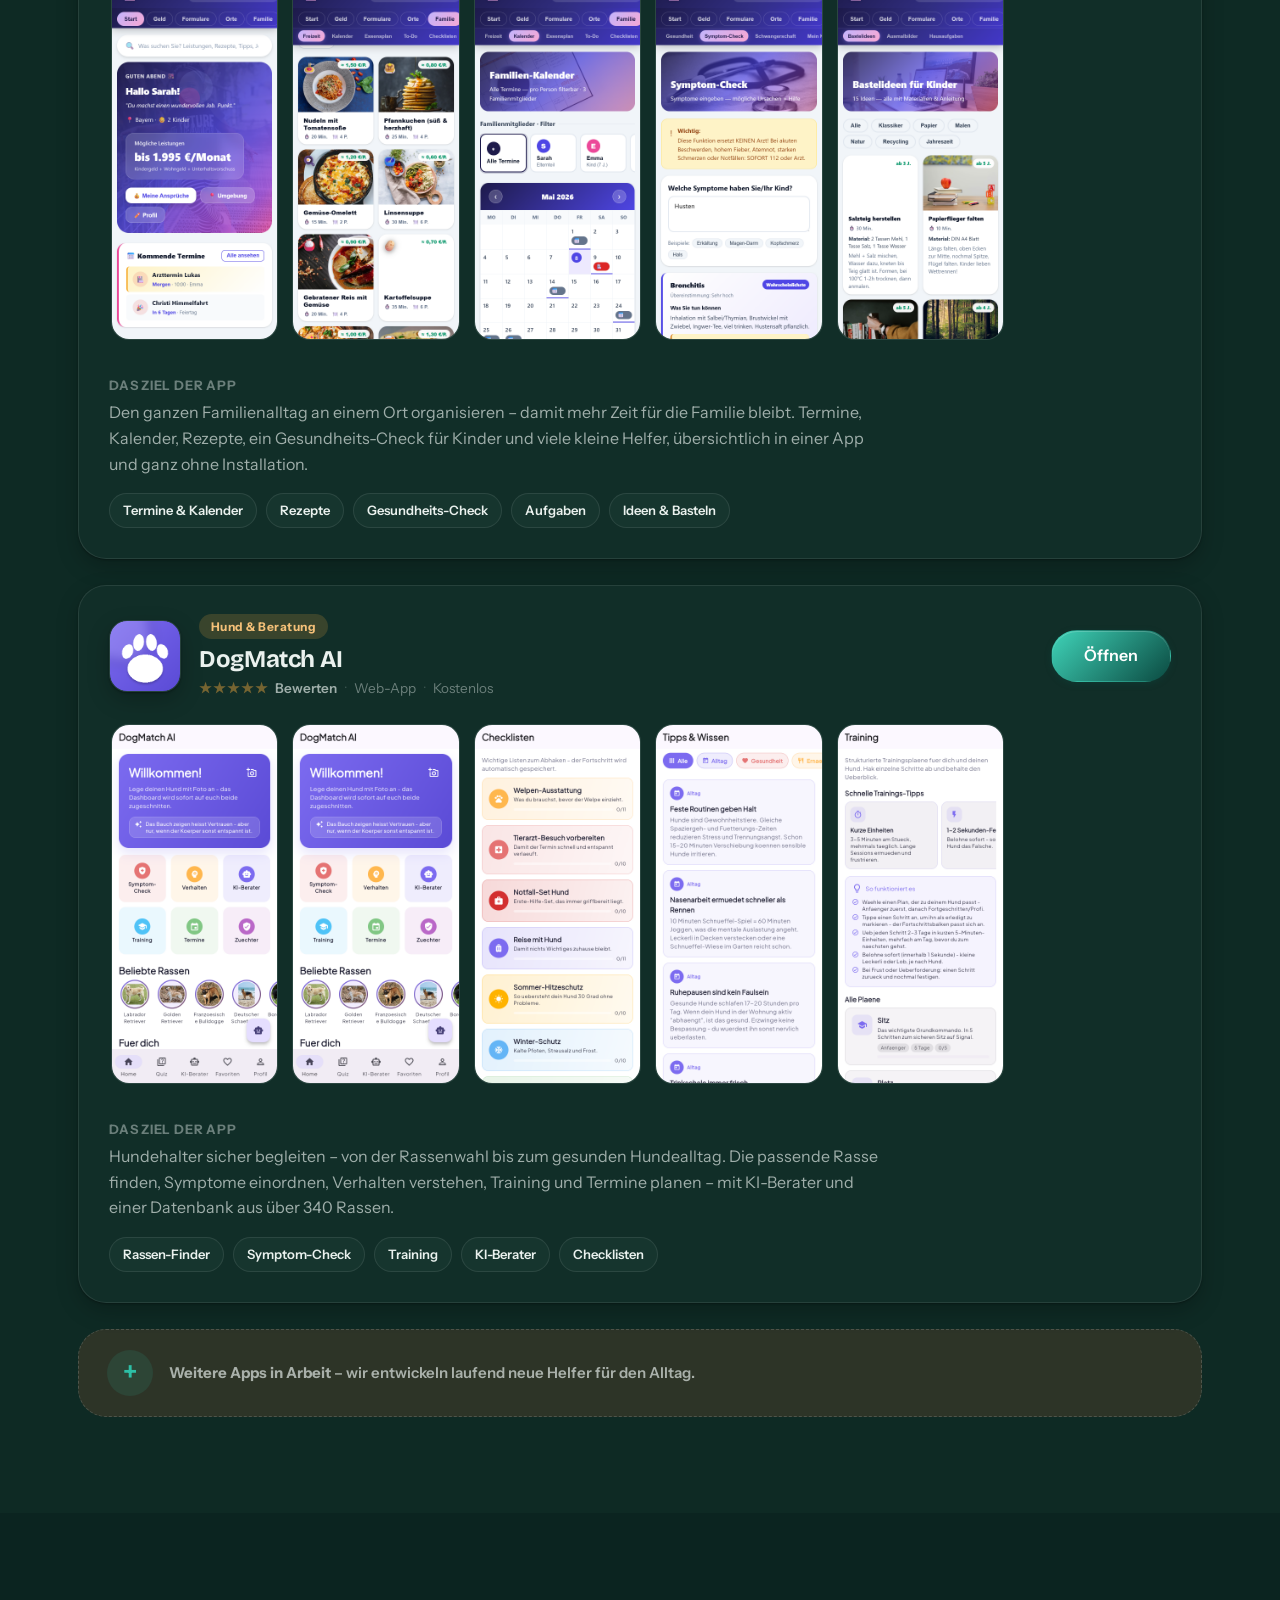
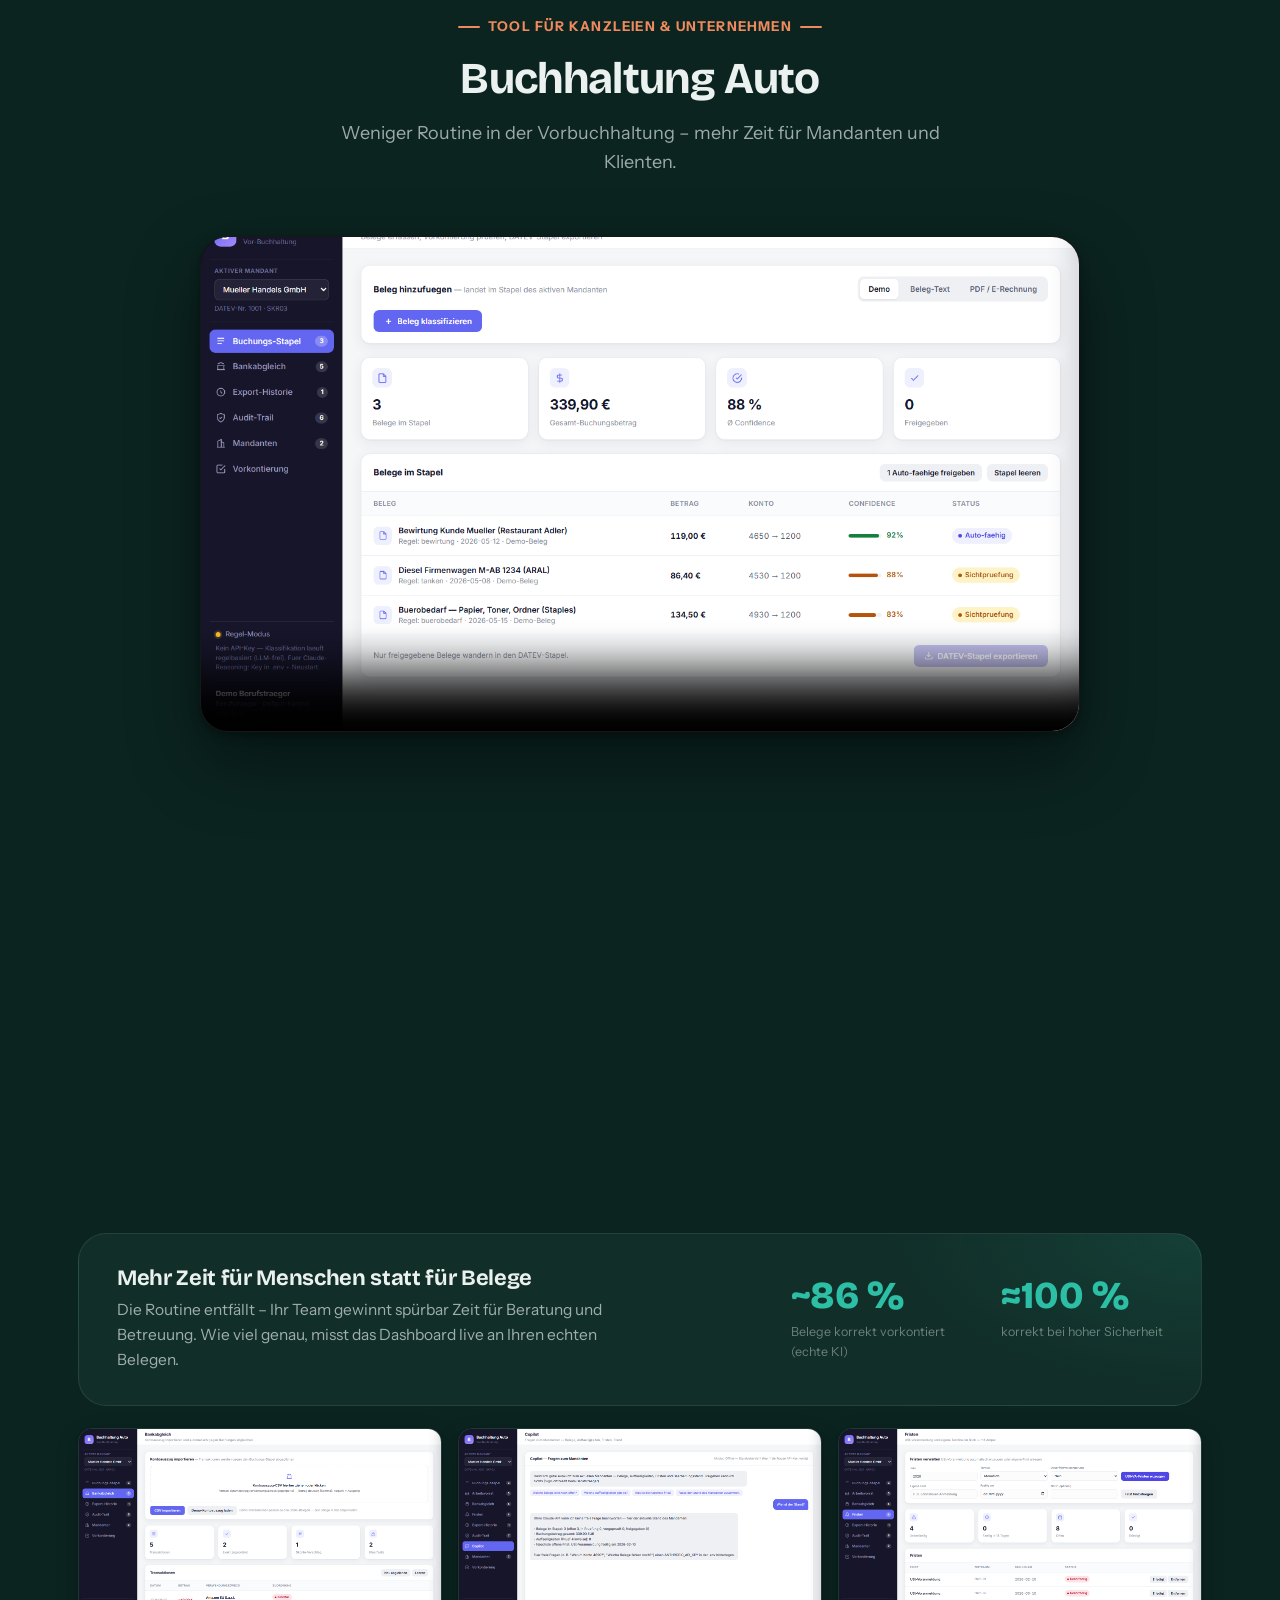
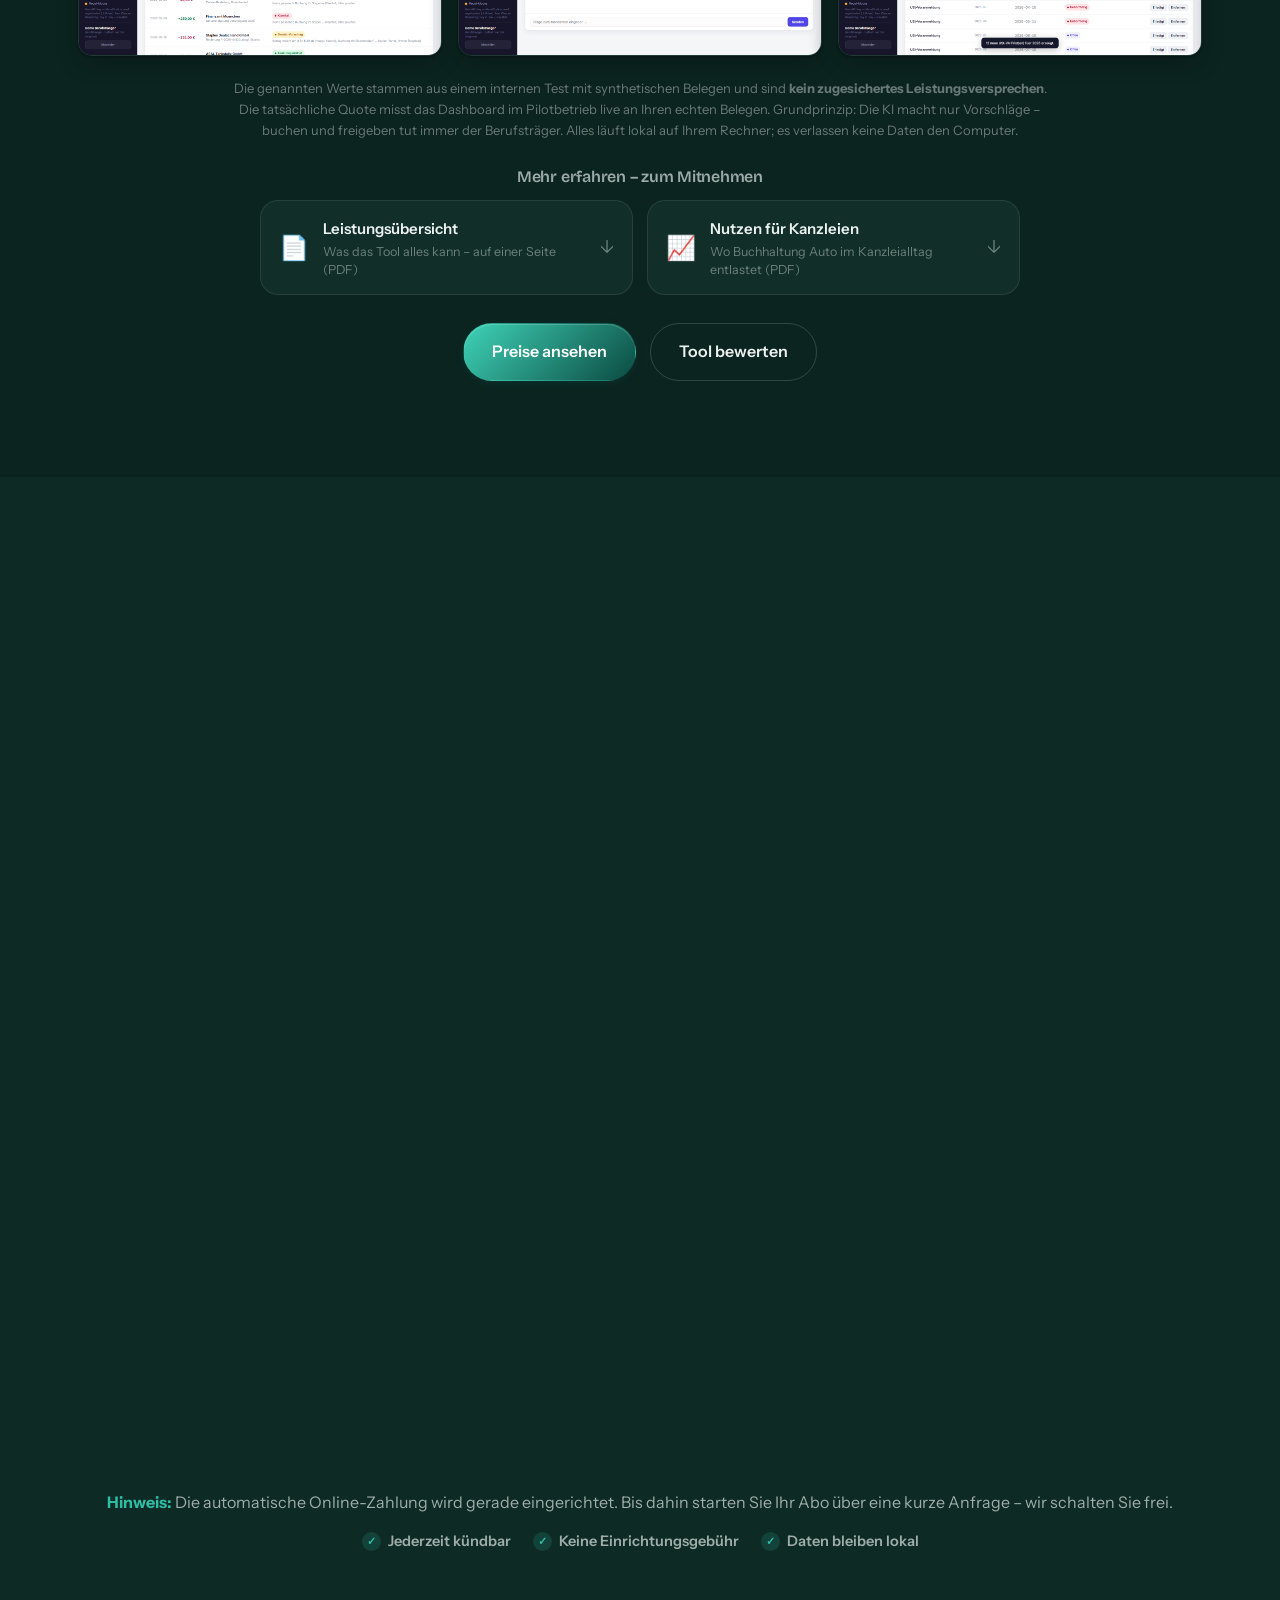
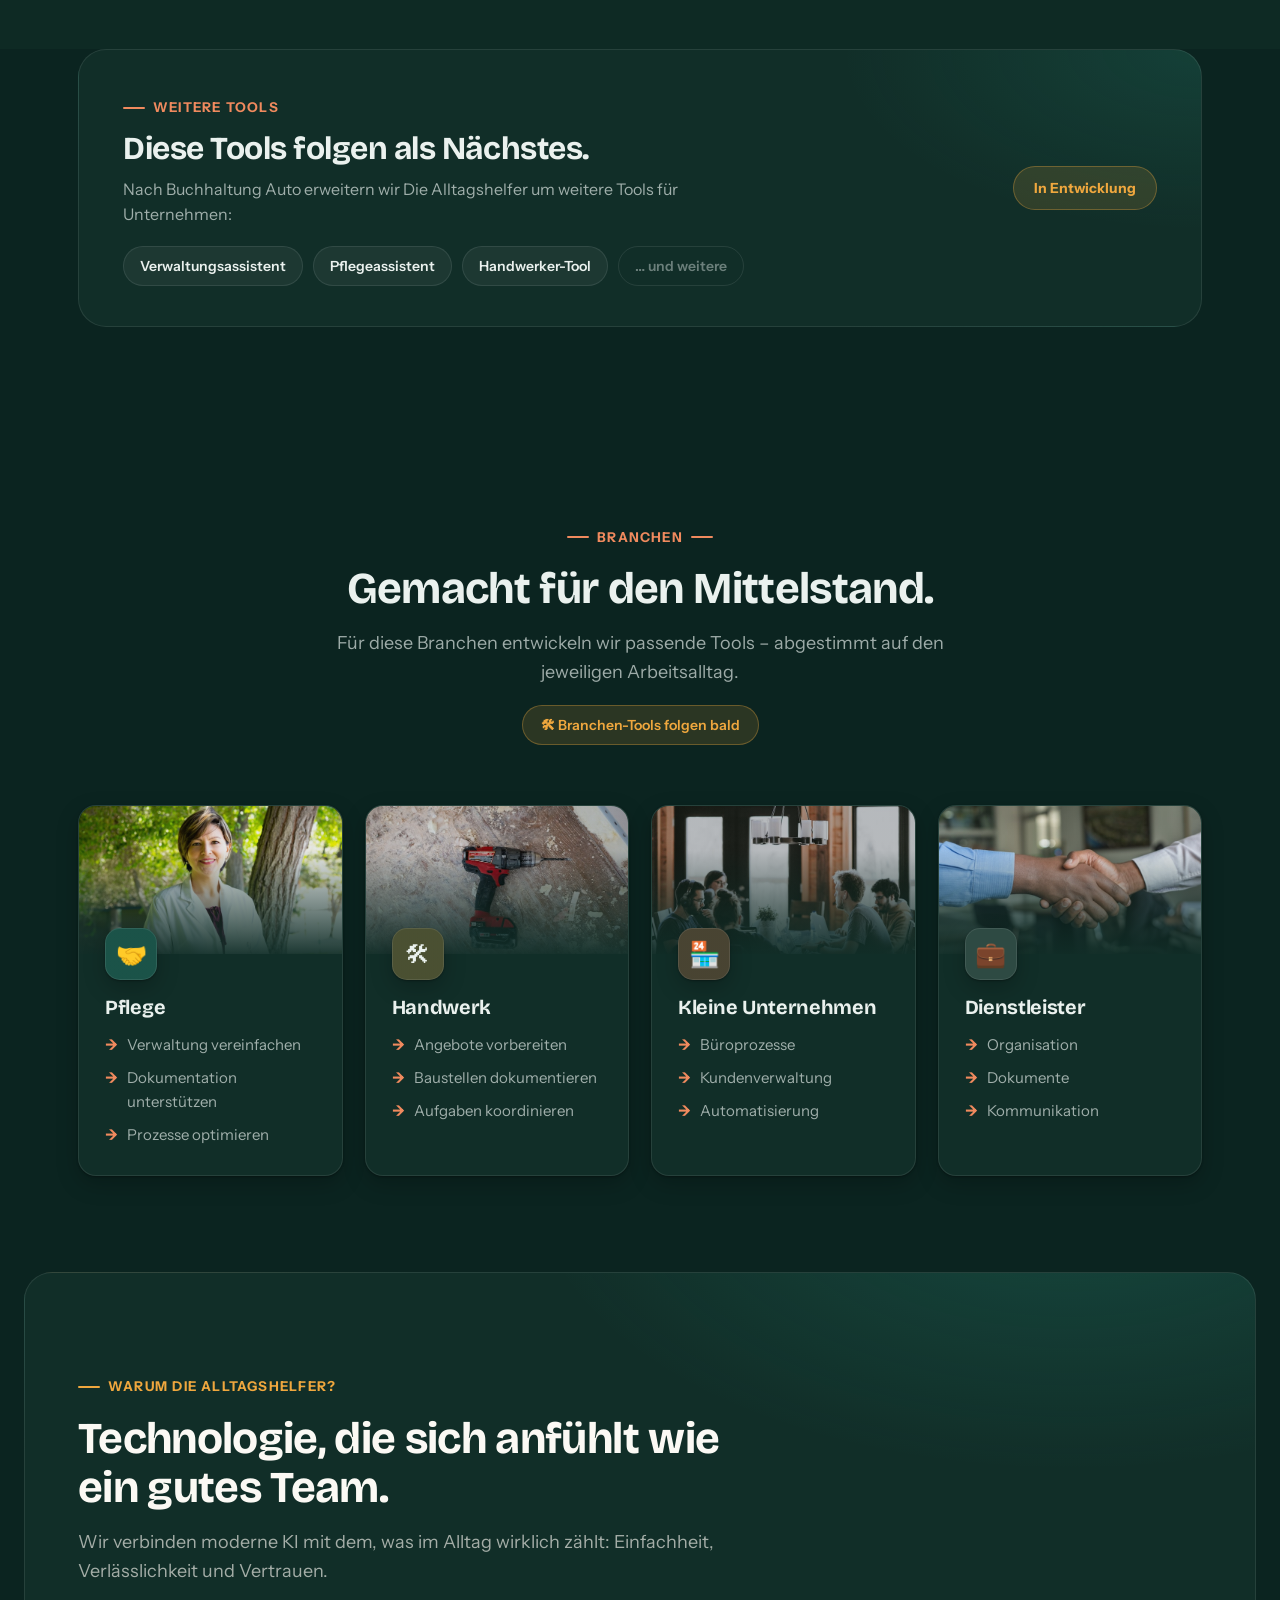
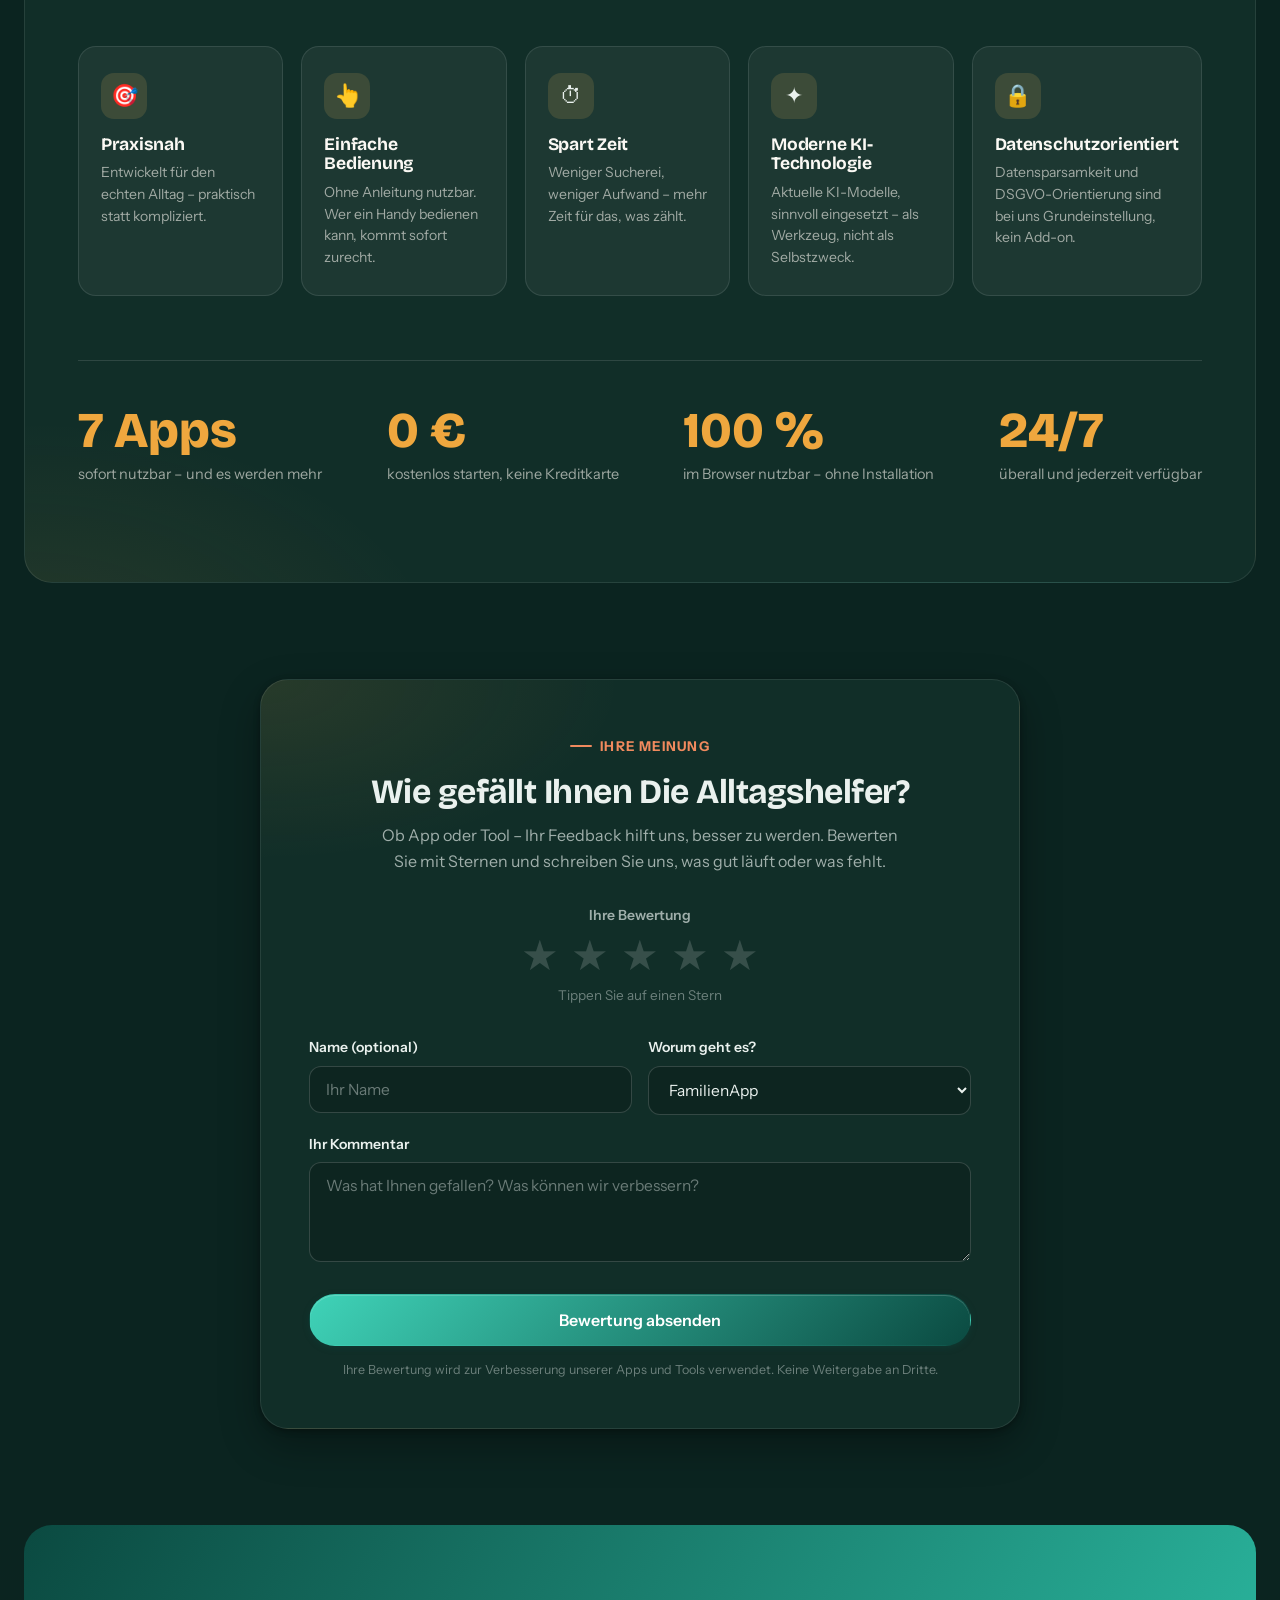
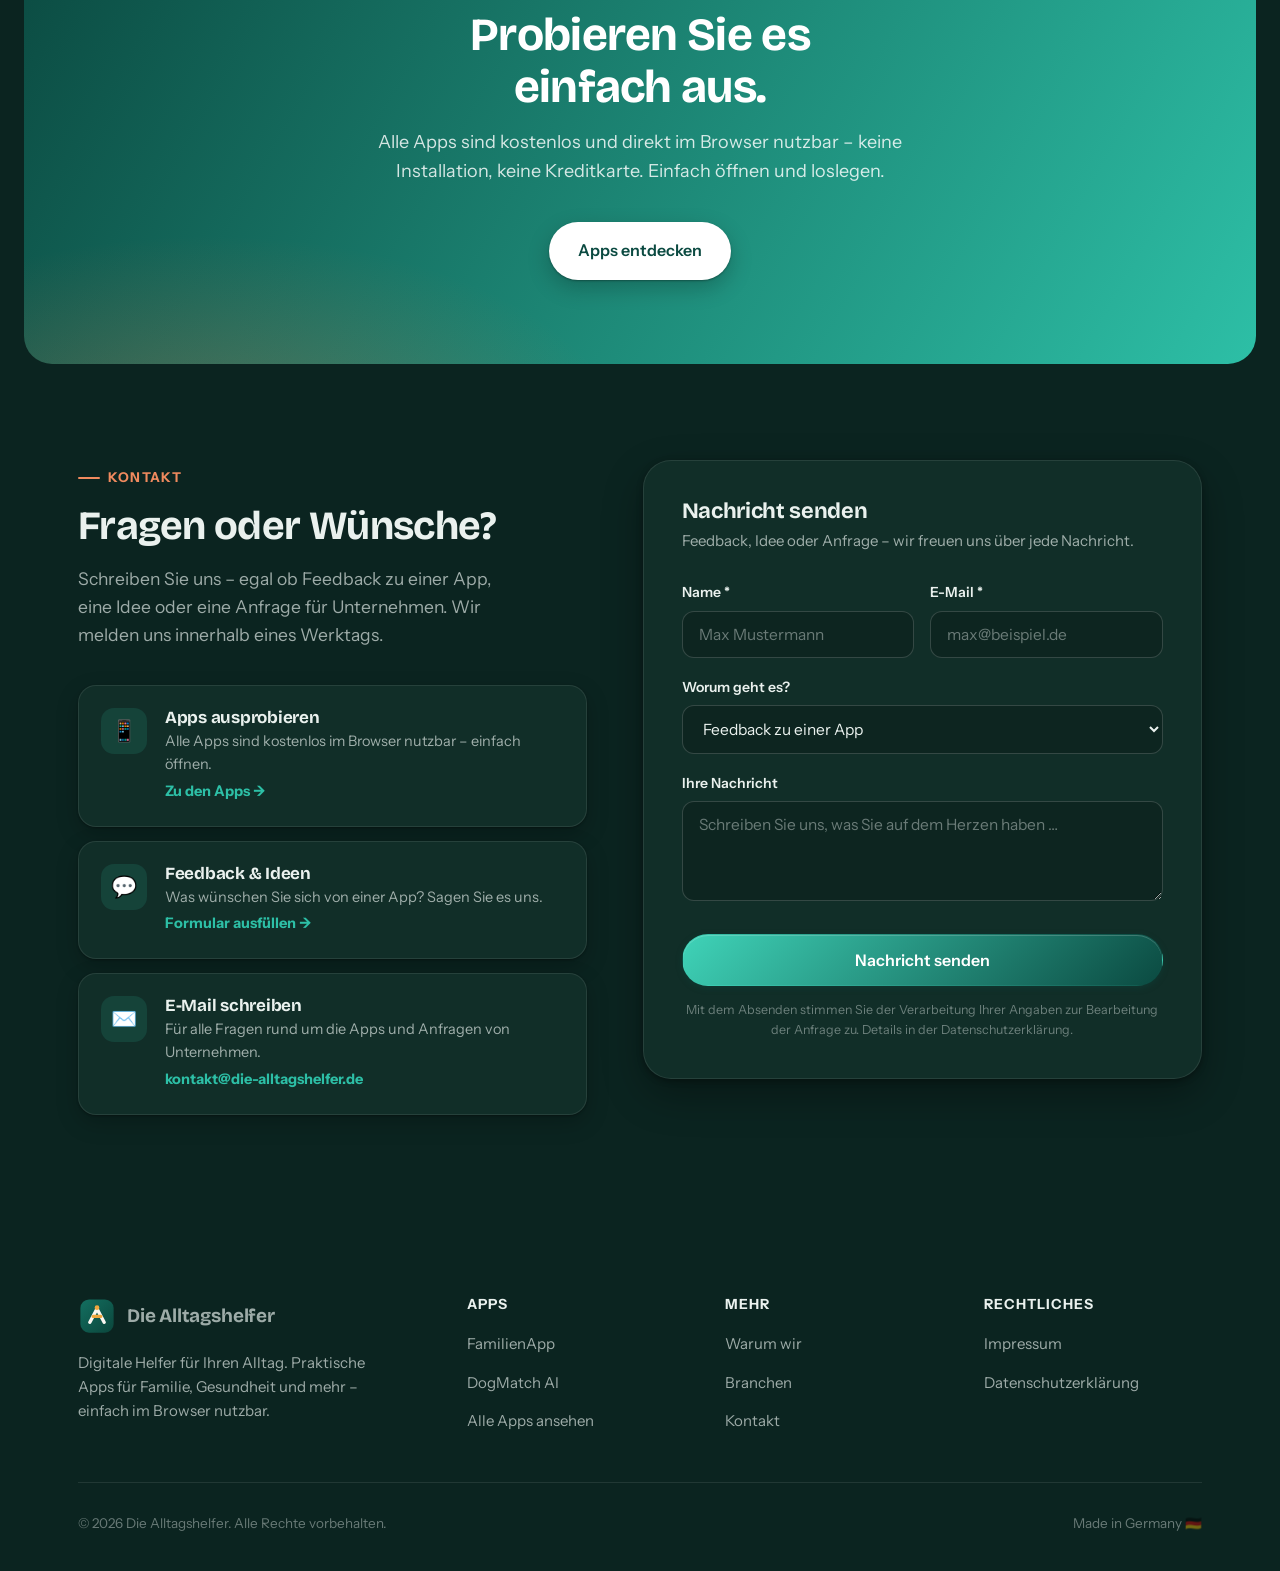
==== commit 0764ca49: "Preise: Abo-Sektion fuer Buchhaltung Auto (Demo/Einzel/Kanzlei) Neue Sektion #preise nach dem Tool: " ====
--- a/index.html
+++ b/index.html
@@ -42,6 +42,7 @@
       <nav class="nav-links" aria-label="Hauptnavigation">
         <a href="#apps">Apps</a>
         <a href="#tool">Tool</a>
+        <a href="#preise">Preise</a>
         <a href="#branchen">Branchen</a>
         <a href="#warum">Warum wir</a>
         <a href="#kontakt">Kontakt</a>
@@ -314,9 +315,80 @@
       </div>
 
       <div class="tool-ctas reveal">
-        <a href="#kontakt" class="btn btn-primary">Demo anfragen</a>
+        <a href="#preise" class="btn btn-primary">Preise ansehen</a>
         <a href="#feedback" class="btn btn-secondary">Tool bewerten</a>
       </div>
+    </div>
+  </section>
+
+  <!-- ====== PREISE (Buchhaltung Auto) ====== -->
+  <section class="pricing" id="preise">
+    <div class="container">
+      <div class="section-head center reveal">
+        <span class="eyebrow">Preise – Buchhaltung Auto</span>
+        <h2>Monatlich abonnieren, jederzeit kündbar.</h2>
+        <p>Erst 7 Tage kostenlos testen, dann passend zur Größe wählen. Keine Einrichtungsgebühr, keine Mindestlaufzeit. Alle Preise inkl. der gesetzlichen USt.</p>
+      </div>
+
+      <div class="pricing-grid">
+
+        <!-- Demo -->
+        <article class="price-card reveal">
+          <span class="plan-name">Demo</span>
+          <div class="plan-price">0 €<small> / 7 Tage</small></div>
+          <p class="plan-for">Das Tool unverbindlich ausprobieren – mit Beispiel-Mandant.</p>
+          <ul>
+            <li>Voller Funktionsumfang für 7 Tage</li>
+            <li>Beispiel-Mandant zum Durchklicken</li>
+            <li>Läuft lokal per Doppelklick</li>
+            <li>Keine Installation, keine Zahlungsdaten</li>
+          </ul>
+          <a href="#kontakt" class="btn btn-secondary">Demo anfragen</a>
+        </article>
+
+        <!-- Einzel (featured) -->
+        <article class="price-card featured reveal">
+          <span class="featured-badge">Beliebt</span>
+          <span class="plan-name">Einzel</span>
+          <div class="plan-price">29 €<small> / Monat</small></div>
+          <p class="plan-for">Für Einzelunternehmer und kleine Betriebe.</p>
+          <ul>
+            <li>1 Nutzer, 1 Unternehmen</li>
+            <li>KI-Vorkontierung mit Sicherheitswert</li>
+            <li>Fehlerprüfung vor dem DATEV-Export</li>
+            <li>Läuft 100 % lokal auf Ihrem PC</li>
+            <li>Monatlich kündbar</li>
+          </ul>
+          <!-- TODO: href durch Stripe Payment Link (Einzel) ersetzen, sobald Stripe-Konto steht -->
+          <a href="#kontakt" class="btn btn-primary" data-plan="einzel">Abonnieren</a>
+        </article>
+
+        <!-- Kanzlei -->
+        <article class="price-card reveal">
+          <span class="plan-name">Kanzlei</span>
+          <div class="plan-price">89 €<small> / Monat</small></div>
+          <p class="plan-for">Für Steuerkanzleien mit mehreren Mandanten.</p>
+          <ul>
+            <li>Mehrere Mandanten &amp; Nutzer</li>
+            <li>Alles aus „Einzel"</li>
+            <li>Sammel-Freigabe &amp; Sicherheits-Routing</li>
+            <li>Datensicherung per Klick</li>
+            <li>Bevorzugter Support</li>
+          </ul>
+          <!-- TODO: href durch Stripe Payment Link (Kanzlei) ersetzen, sobald Stripe-Konto steht -->
+          <a href="#kontakt" class="btn btn-primary" data-plan="kanzlei">Abonnieren</a>
+        </article>
+
+      </div>
+
+      <p class="pricing-note reveal">
+        <strong>Hinweis:</strong> Die automatische Online-Zahlung wird gerade eingerichtet. Bis dahin starten Sie Ihr Abo über eine kurze Anfrage – wir schalten Sie frei.
+        <span class="pn-badges">
+          <span>Jederzeit kündbar</span>
+          <span>Keine Einrichtungsgebühr</span>
+          <span>Daten bleiben lokal</span>
+        </span>
+      </p>
     </div>
   </section>
 
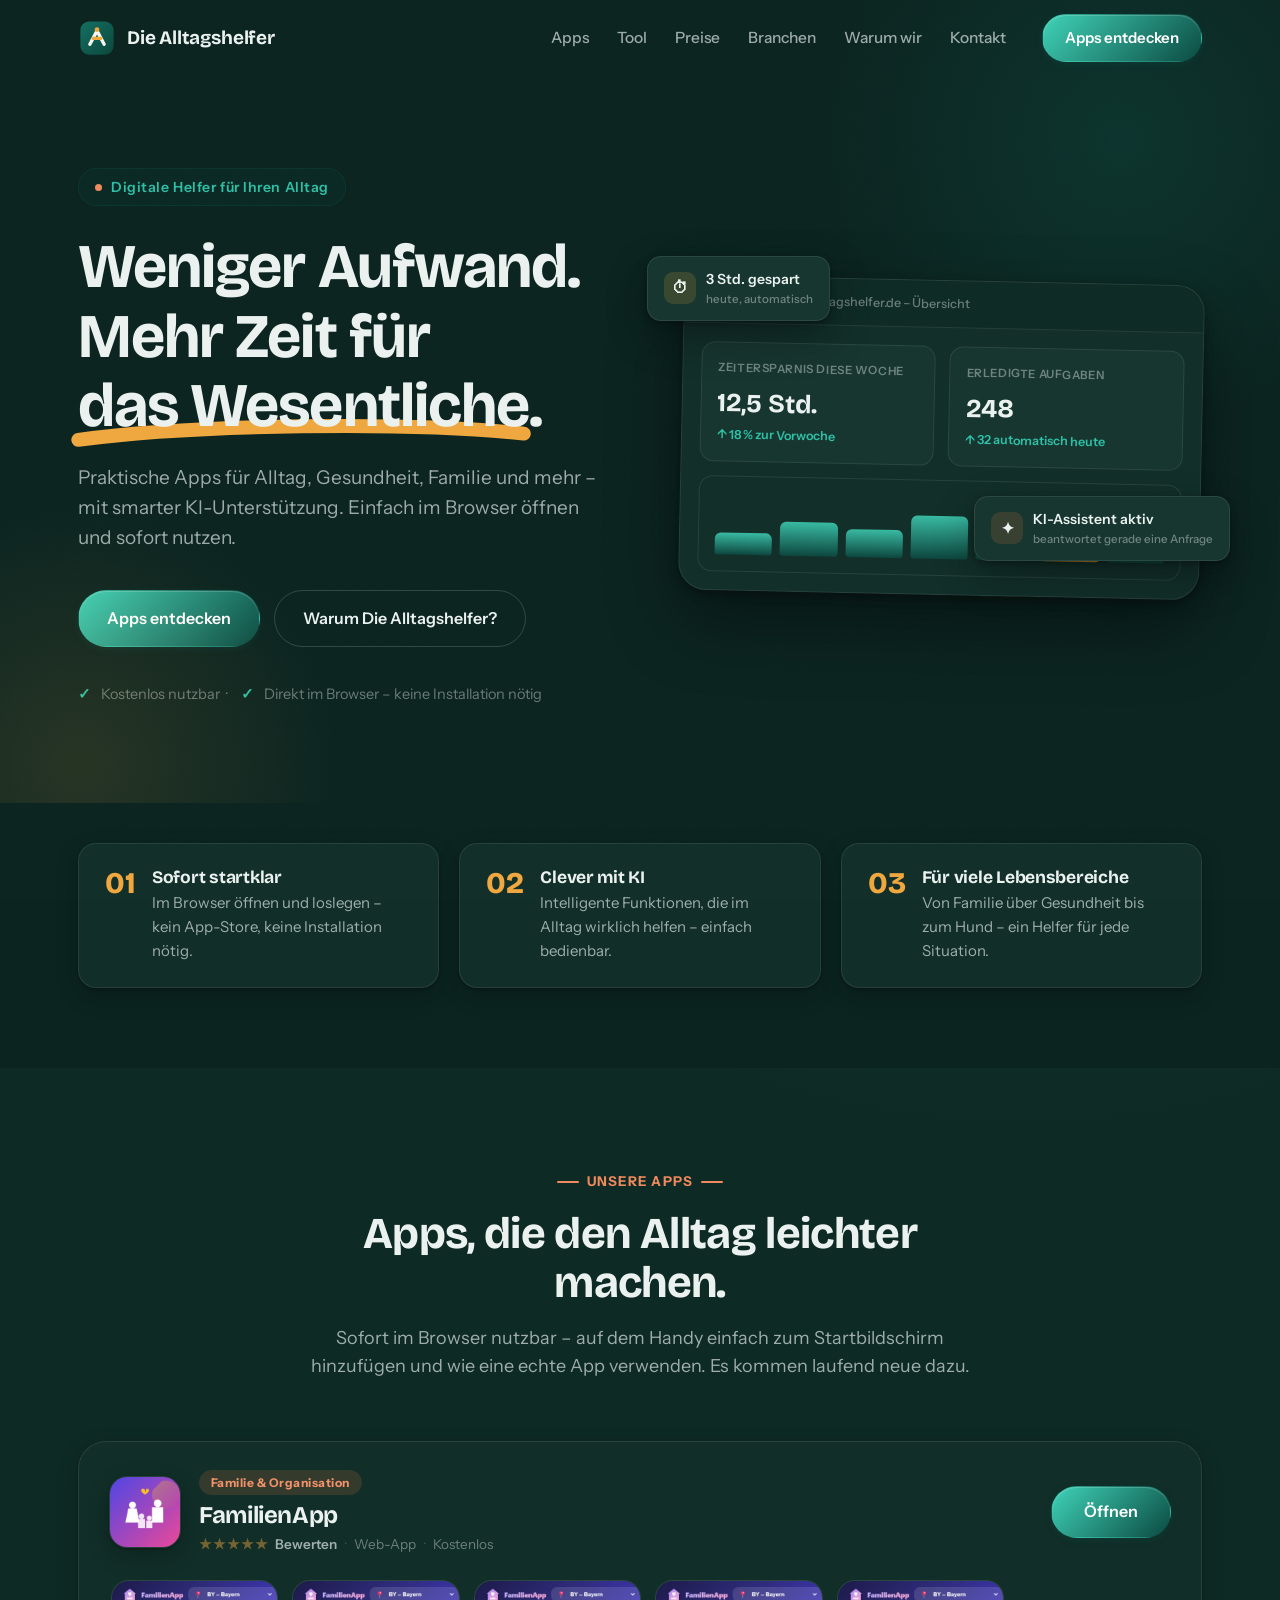
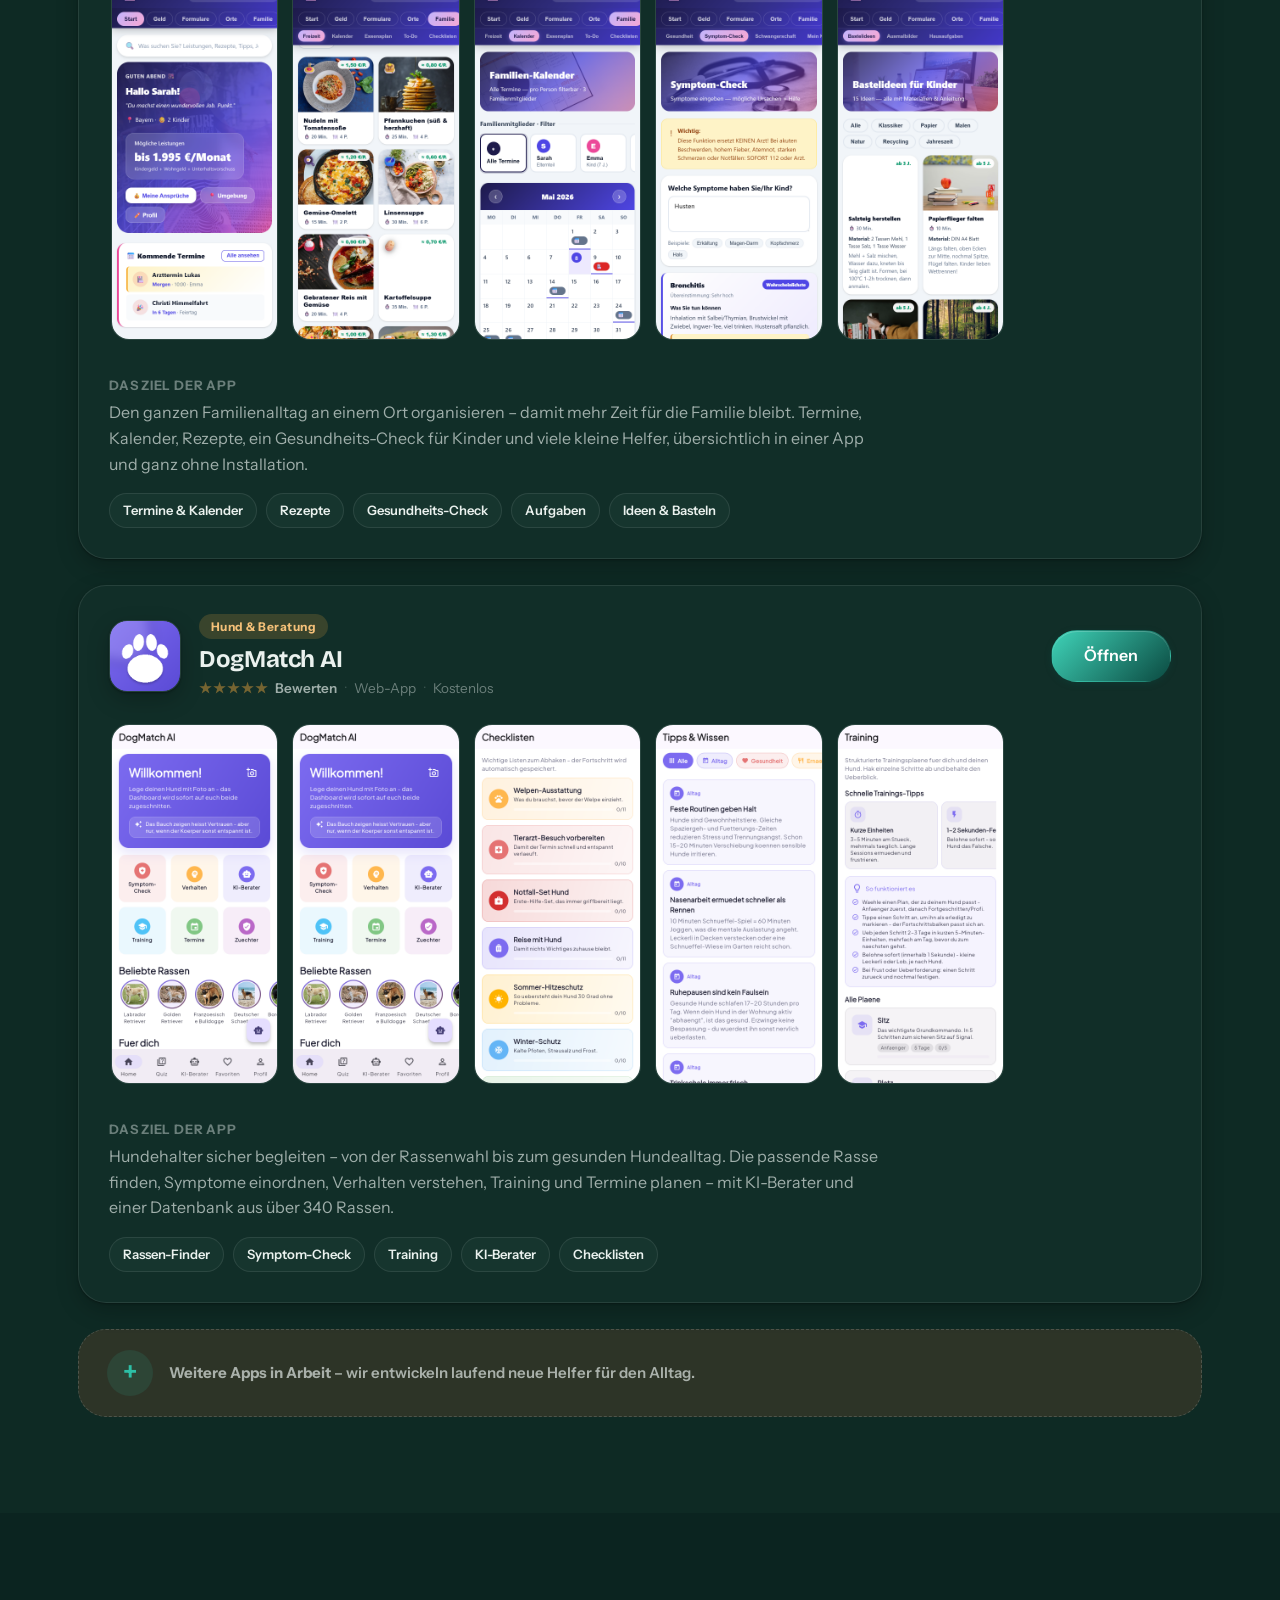
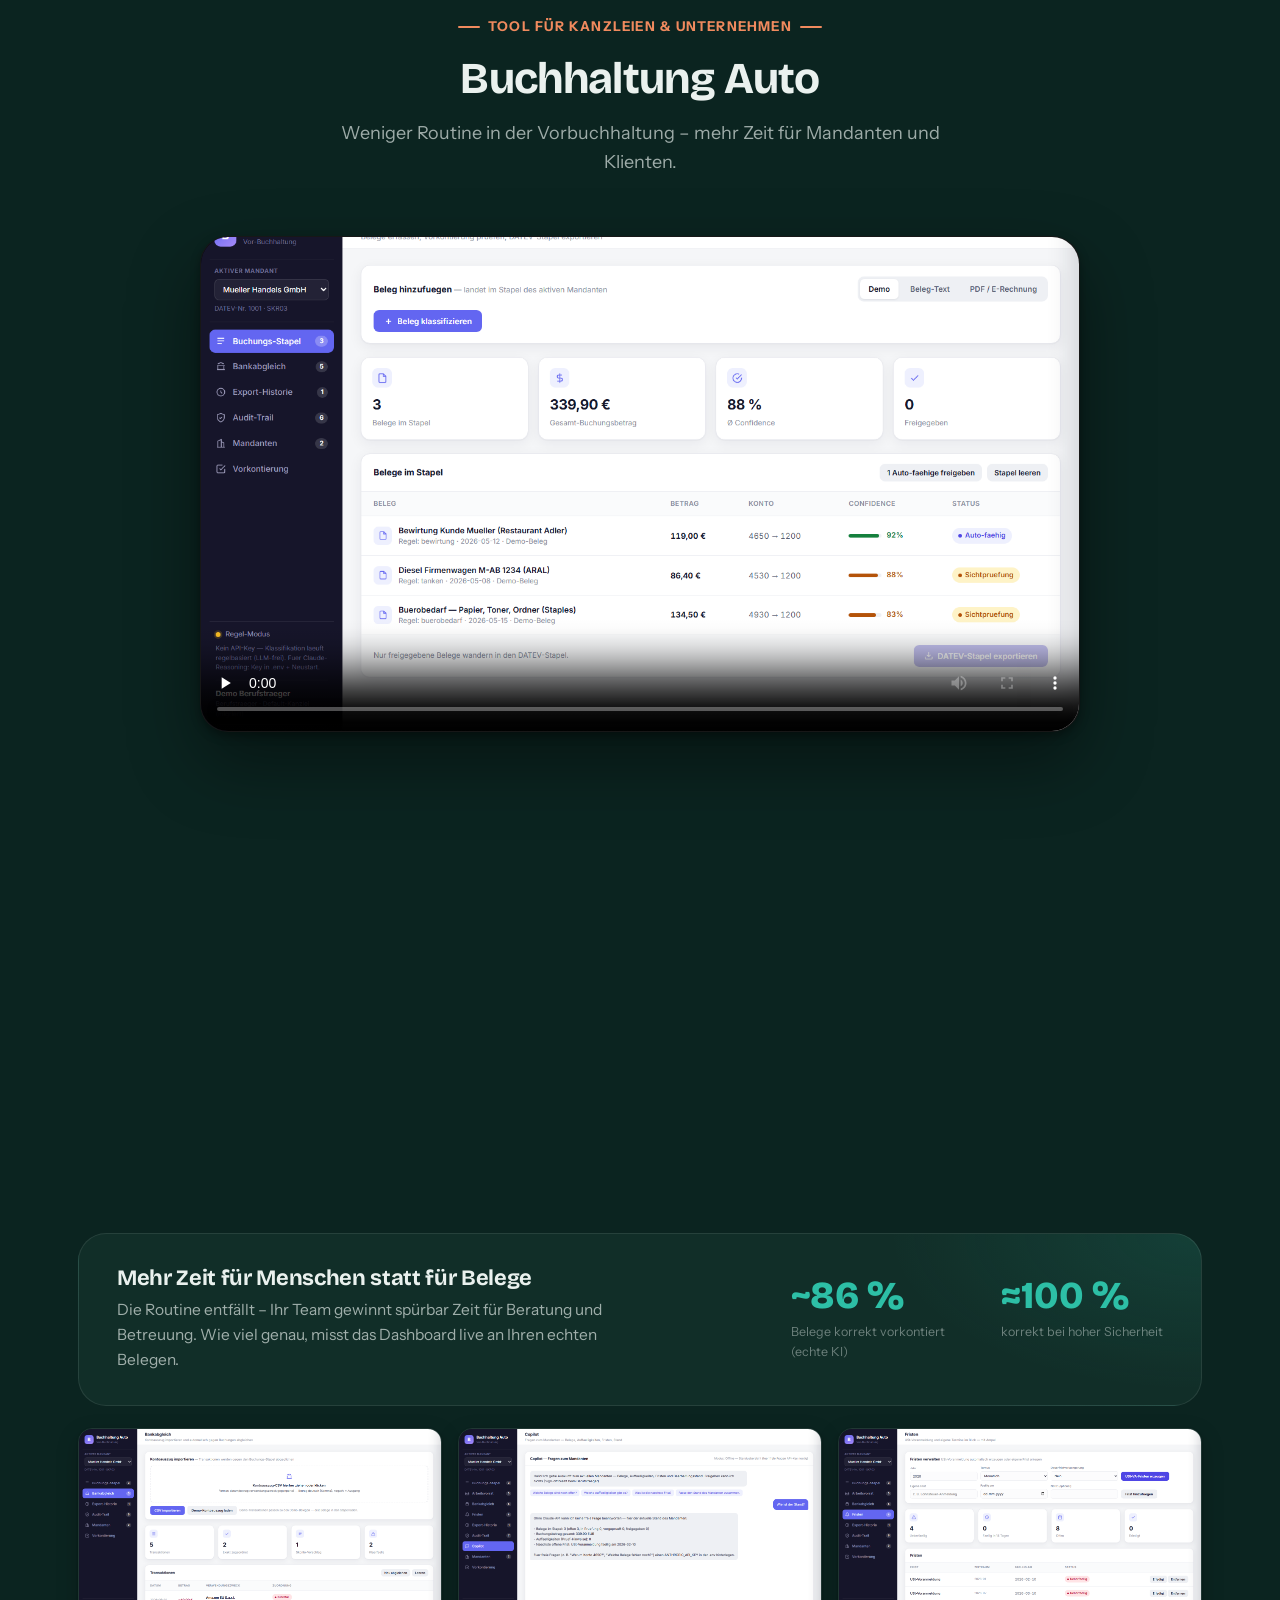
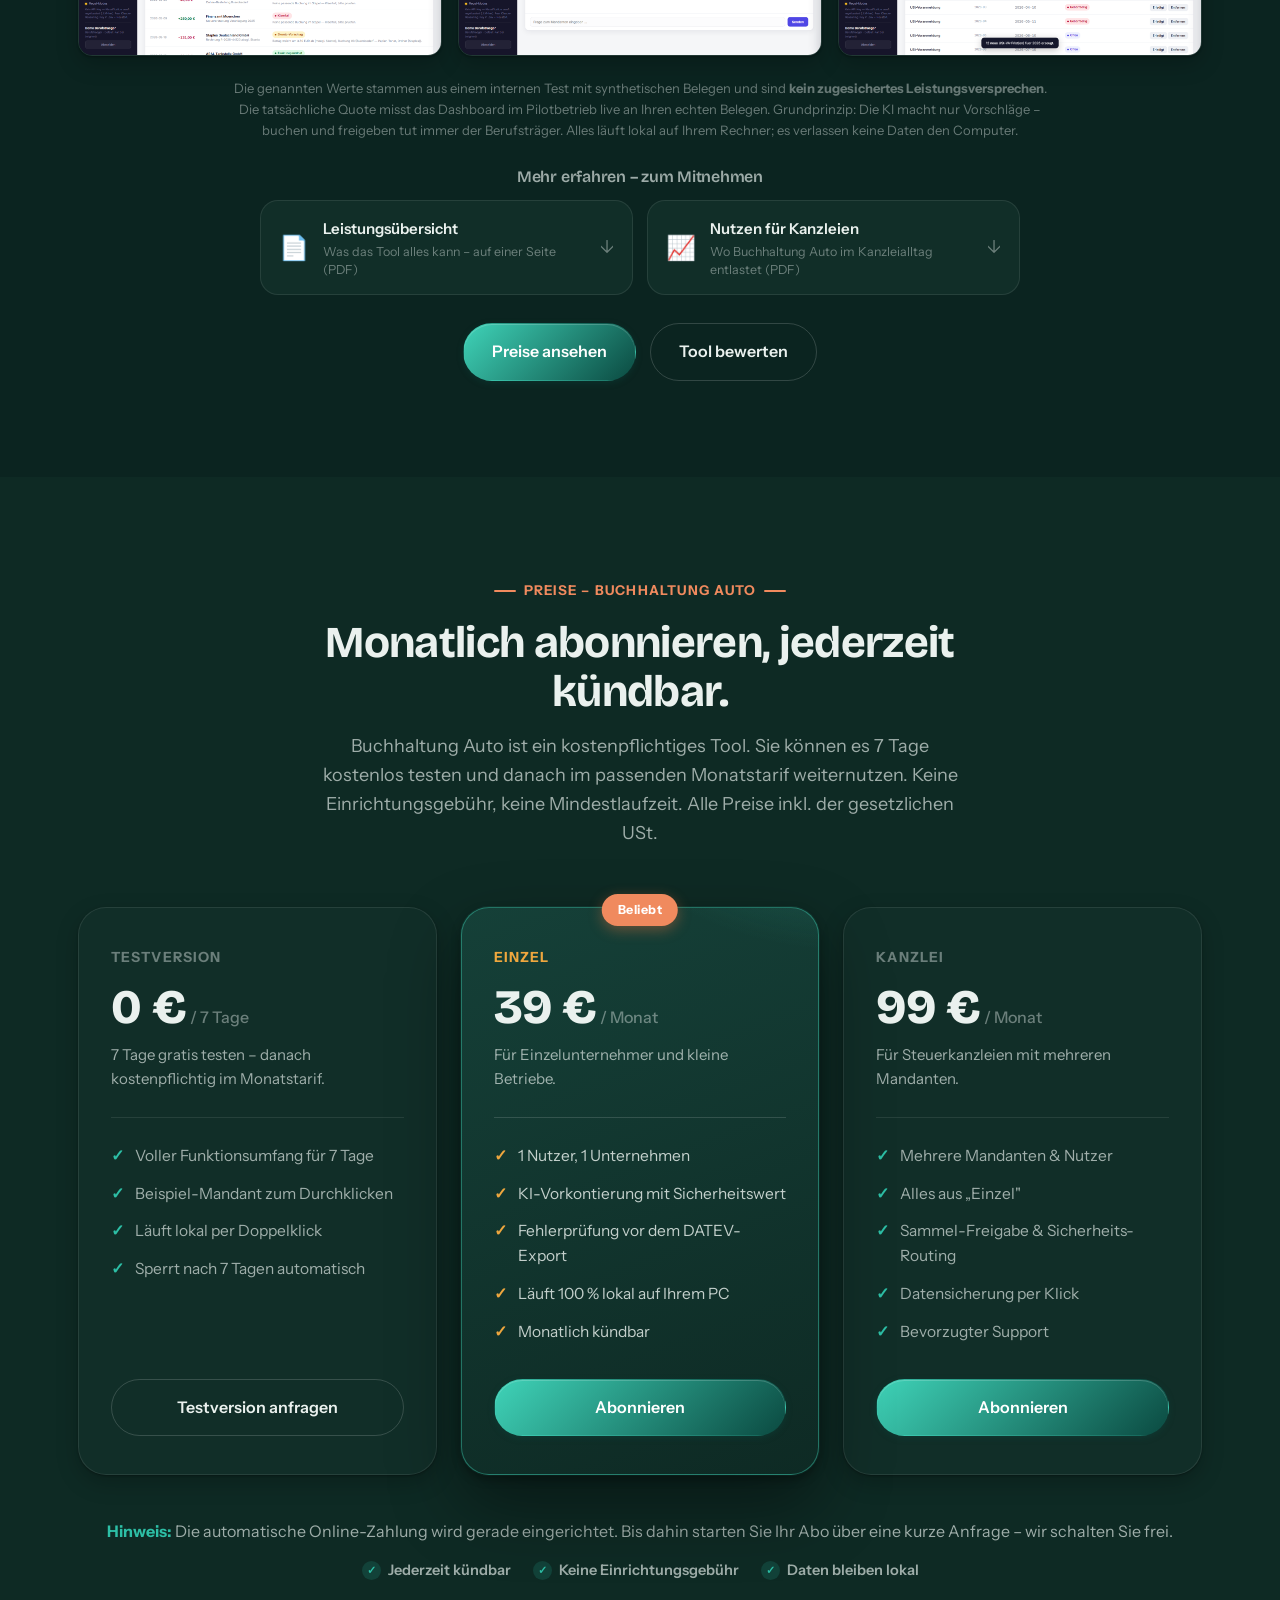
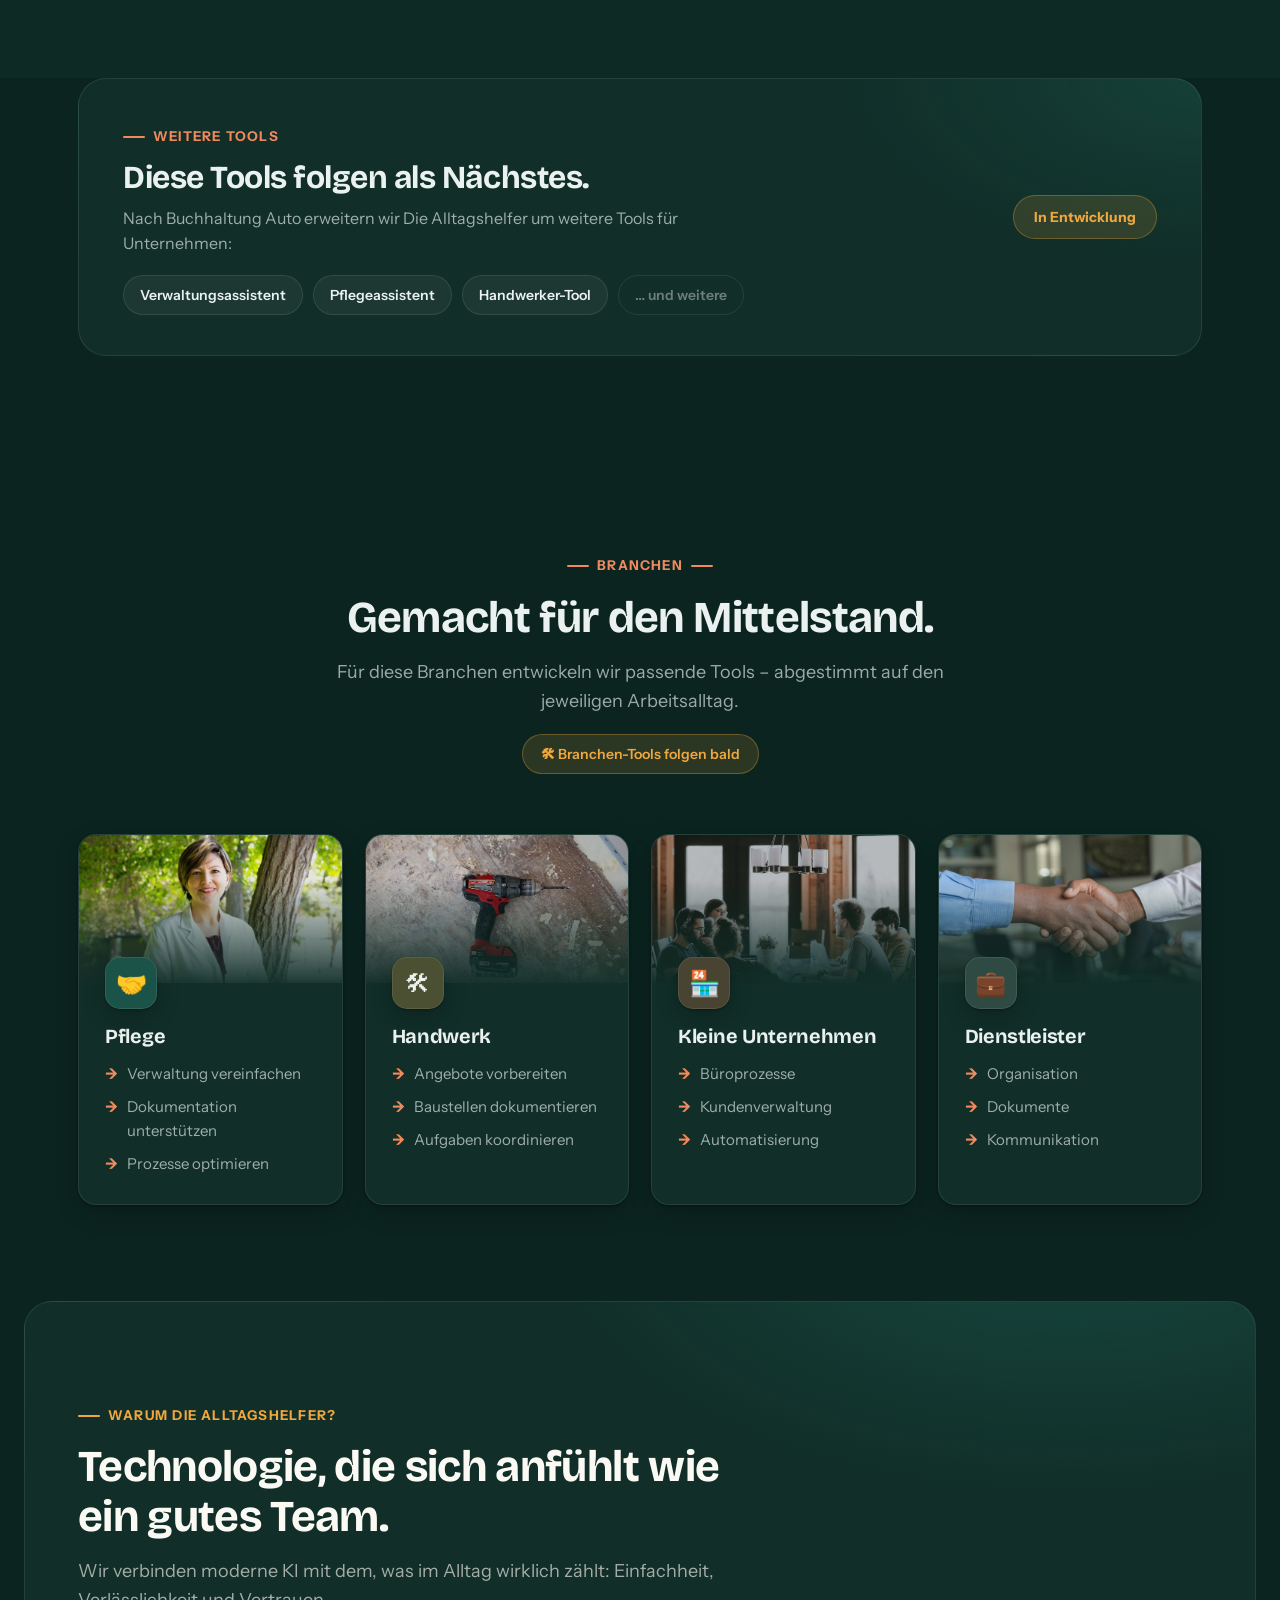
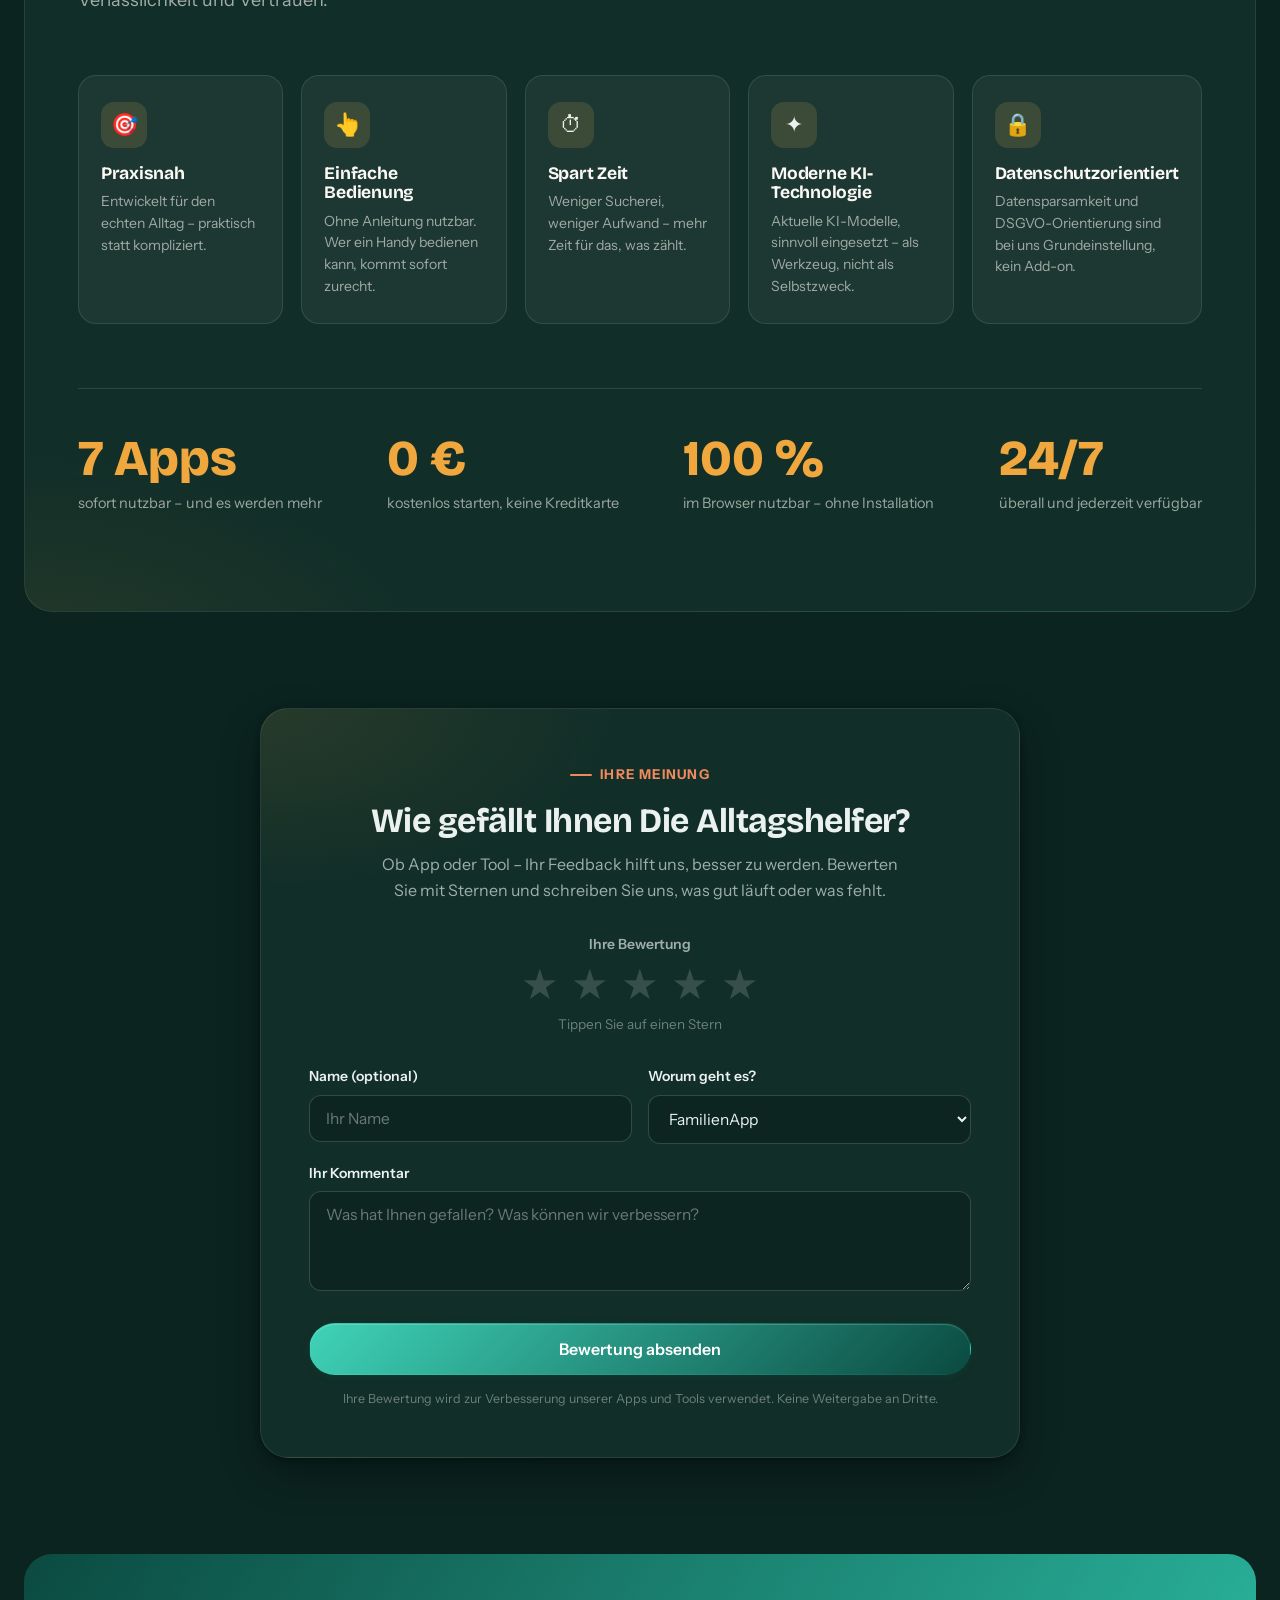
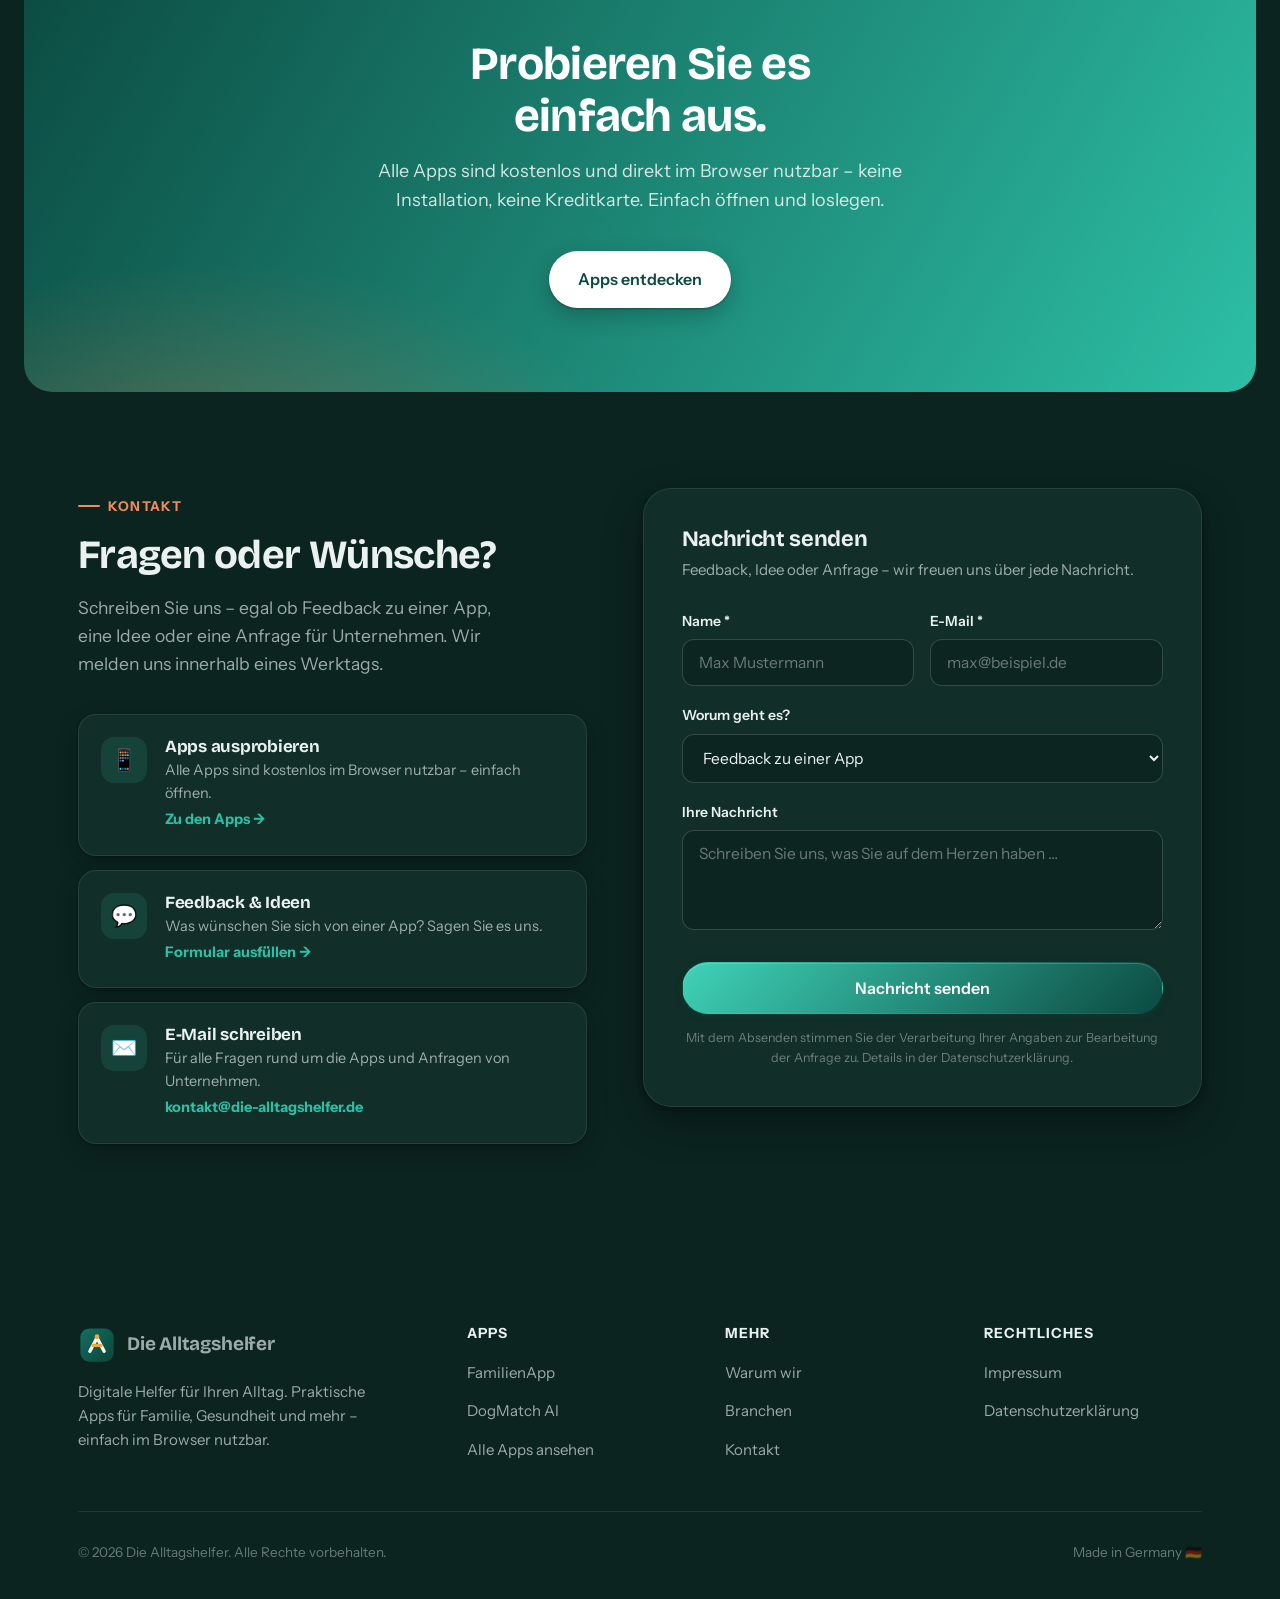
==== commit a3d115b4: "Preise geschaerft: kostenpflichtig klargestellt, Tarife angehoben Demo-Karte zu "Testversion" umbena" ====
--- a/index.html
+++ b/index.html
@@ -327,30 +327,30 @@
       <div class="section-head center reveal">
         <span class="eyebrow">Preise – Buchhaltung Auto</span>
         <h2>Monatlich abonnieren, jederzeit kündbar.</h2>
-        <p>Erst 7 Tage kostenlos testen, dann passend zur Größe wählen. Keine Einrichtungsgebühr, keine Mindestlaufzeit. Alle Preise inkl. der gesetzlichen USt.</p>
+        <p>Buchhaltung Auto ist ein kostenpflichtiges Tool. Sie können es 7 Tage kostenlos testen und danach im passenden Monatstarif weiternutzen. Keine Einrichtungsgebühr, keine Mindestlaufzeit. Alle Preise inkl. der gesetzlichen USt.</p>
       </div>
 
       <div class="pricing-grid">
 
-        <!-- Demo -->
+        <!-- Testversion -->
         <article class="price-card reveal">
-          <span class="plan-name">Demo</span>
+          <span class="plan-name">Testversion</span>
           <div class="plan-price">0 €<small> / 7 Tage</small></div>
-          <p class="plan-for">Das Tool unverbindlich ausprobieren – mit Beispiel-Mandant.</p>
+          <p class="plan-for">7 Tage gratis testen – danach kostenpflichtig im Monatstarif.</p>
           <ul>
             <li>Voller Funktionsumfang für 7 Tage</li>
             <li>Beispiel-Mandant zum Durchklicken</li>
             <li>Läuft lokal per Doppelklick</li>
-            <li>Keine Installation, keine Zahlungsdaten</li>
+            <li>Sperrt nach 7 Tagen automatisch</li>
           </ul>
-          <a href="#kontakt" class="btn btn-secondary">Demo anfragen</a>
+          <a href="#kontakt" class="btn btn-secondary">Testversion anfragen</a>
         </article>
 
         <!-- Einzel (featured) -->
         <article class="price-card featured reveal">
           <span class="featured-badge">Beliebt</span>
           <span class="plan-name">Einzel</span>
-          <div class="plan-price">29 €<small> / Monat</small></div>
+          <div class="plan-price">39 €<small> / Monat</small></div>
           <p class="plan-for">Für Einzelunternehmer und kleine Betriebe.</p>
           <ul>
             <li>1 Nutzer, 1 Unternehmen</li>
@@ -366,7 +366,7 @@
         <!-- Kanzlei -->
         <article class="price-card reveal">
           <span class="plan-name">Kanzlei</span>
-          <div class="plan-price">89 €<small> / Monat</small></div>
+          <div class="plan-price">99 €<small> / Monat</small></div>
           <p class="plan-for">Für Steuerkanzleien mit mehreren Mandanten.</p>
           <ul>
             <li>Mehrere Mandanten &amp; Nutzer</li>
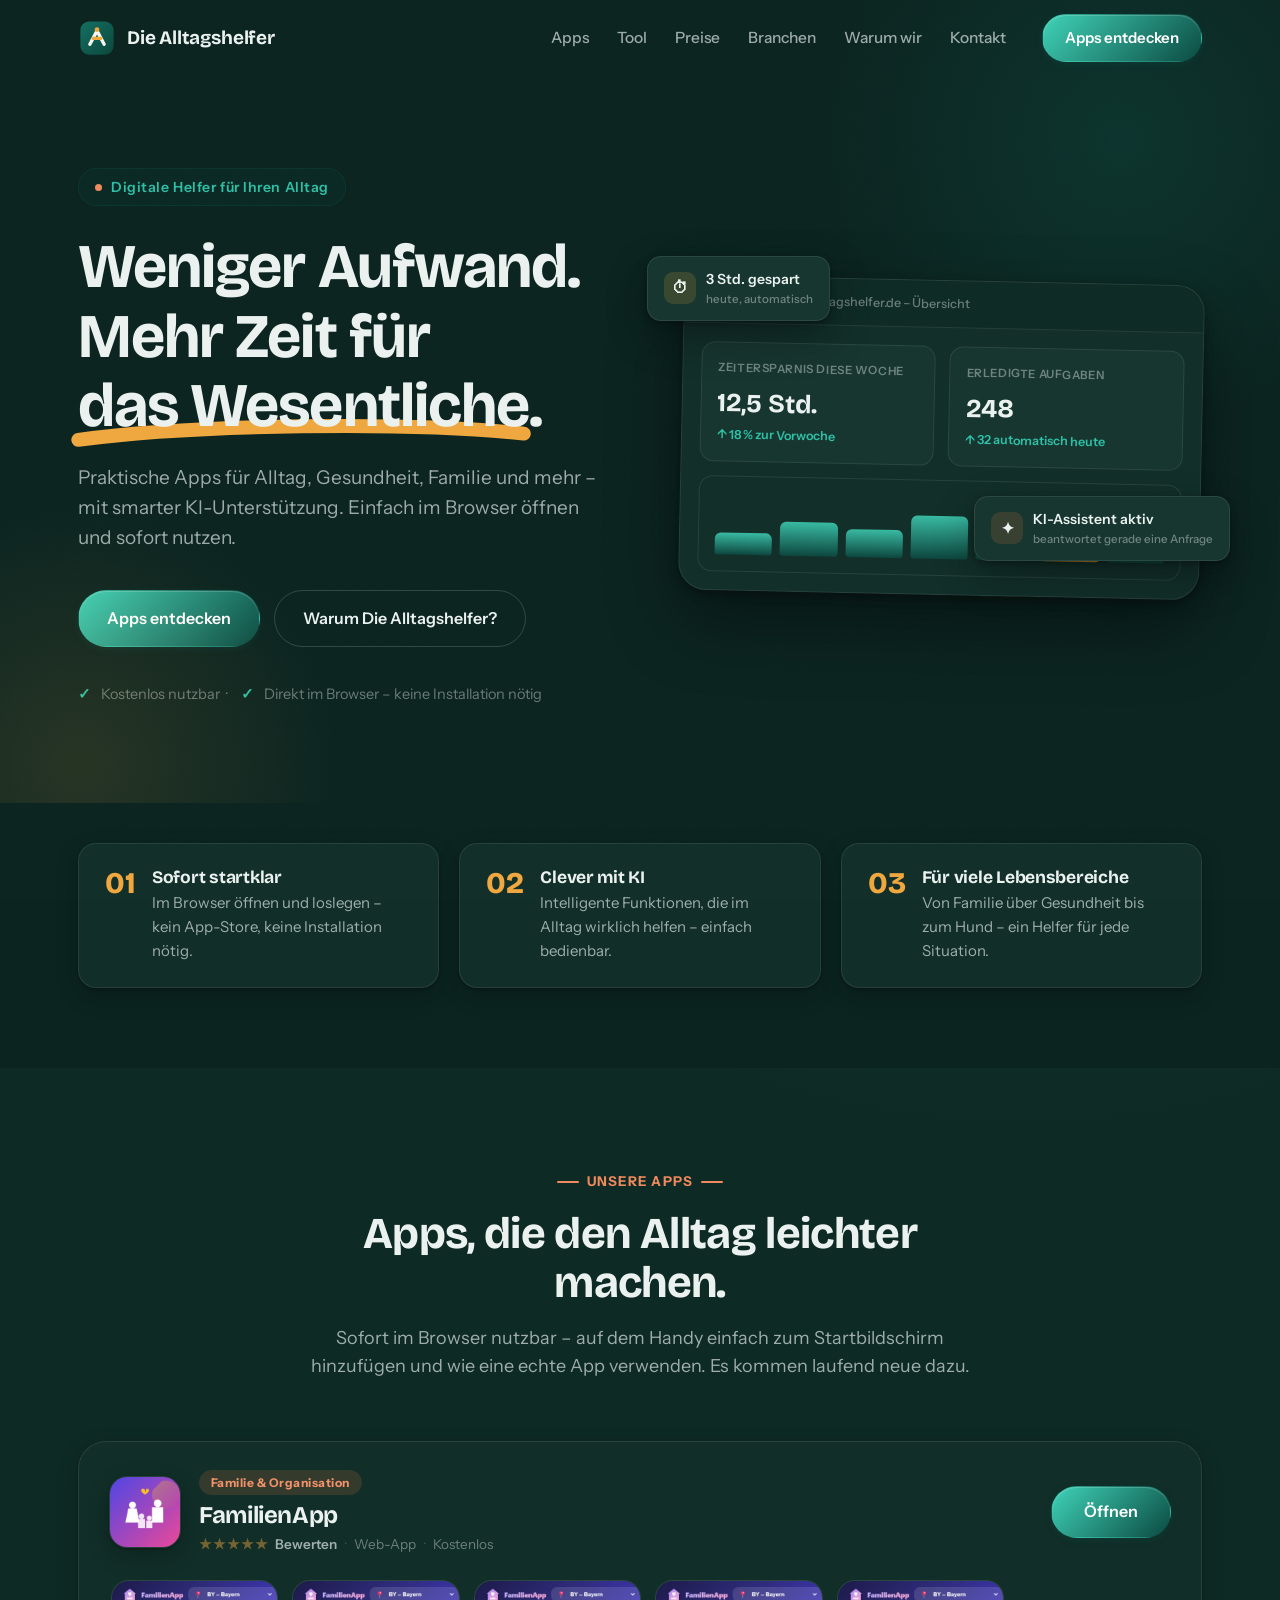
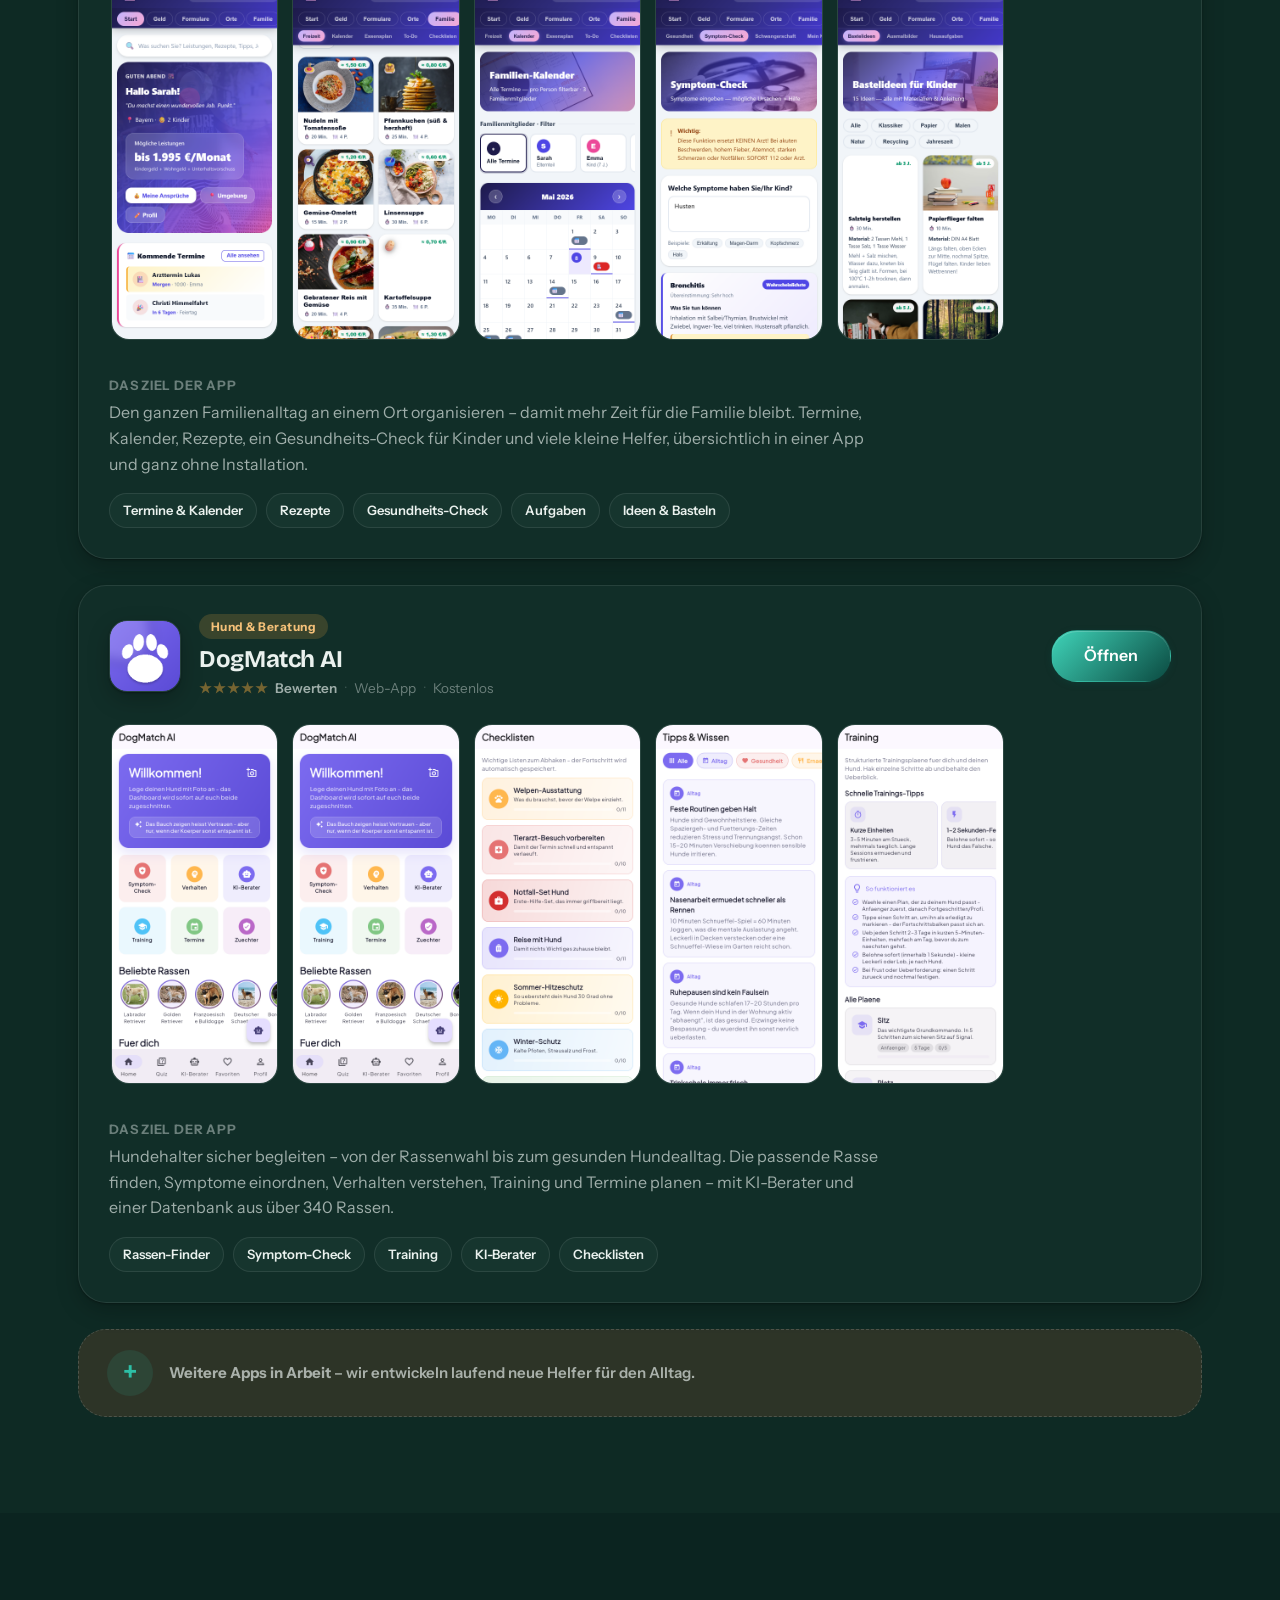
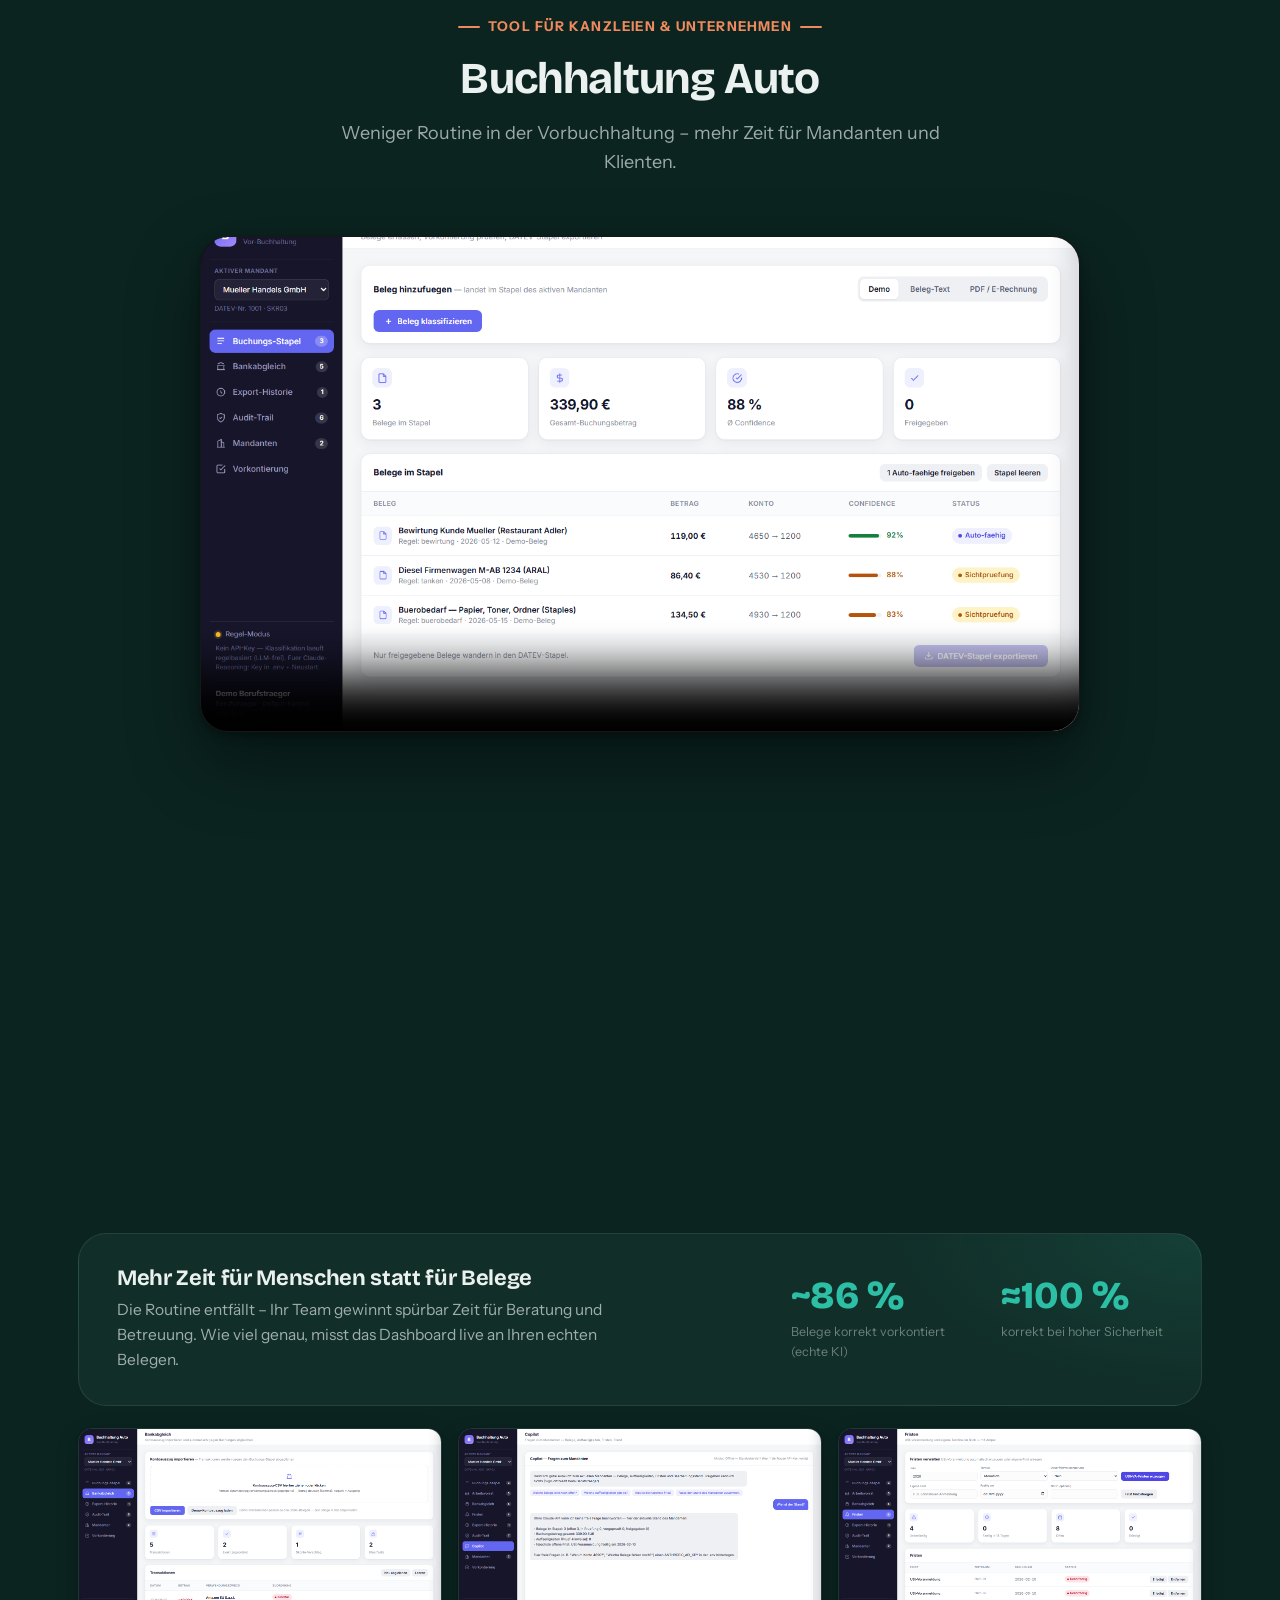
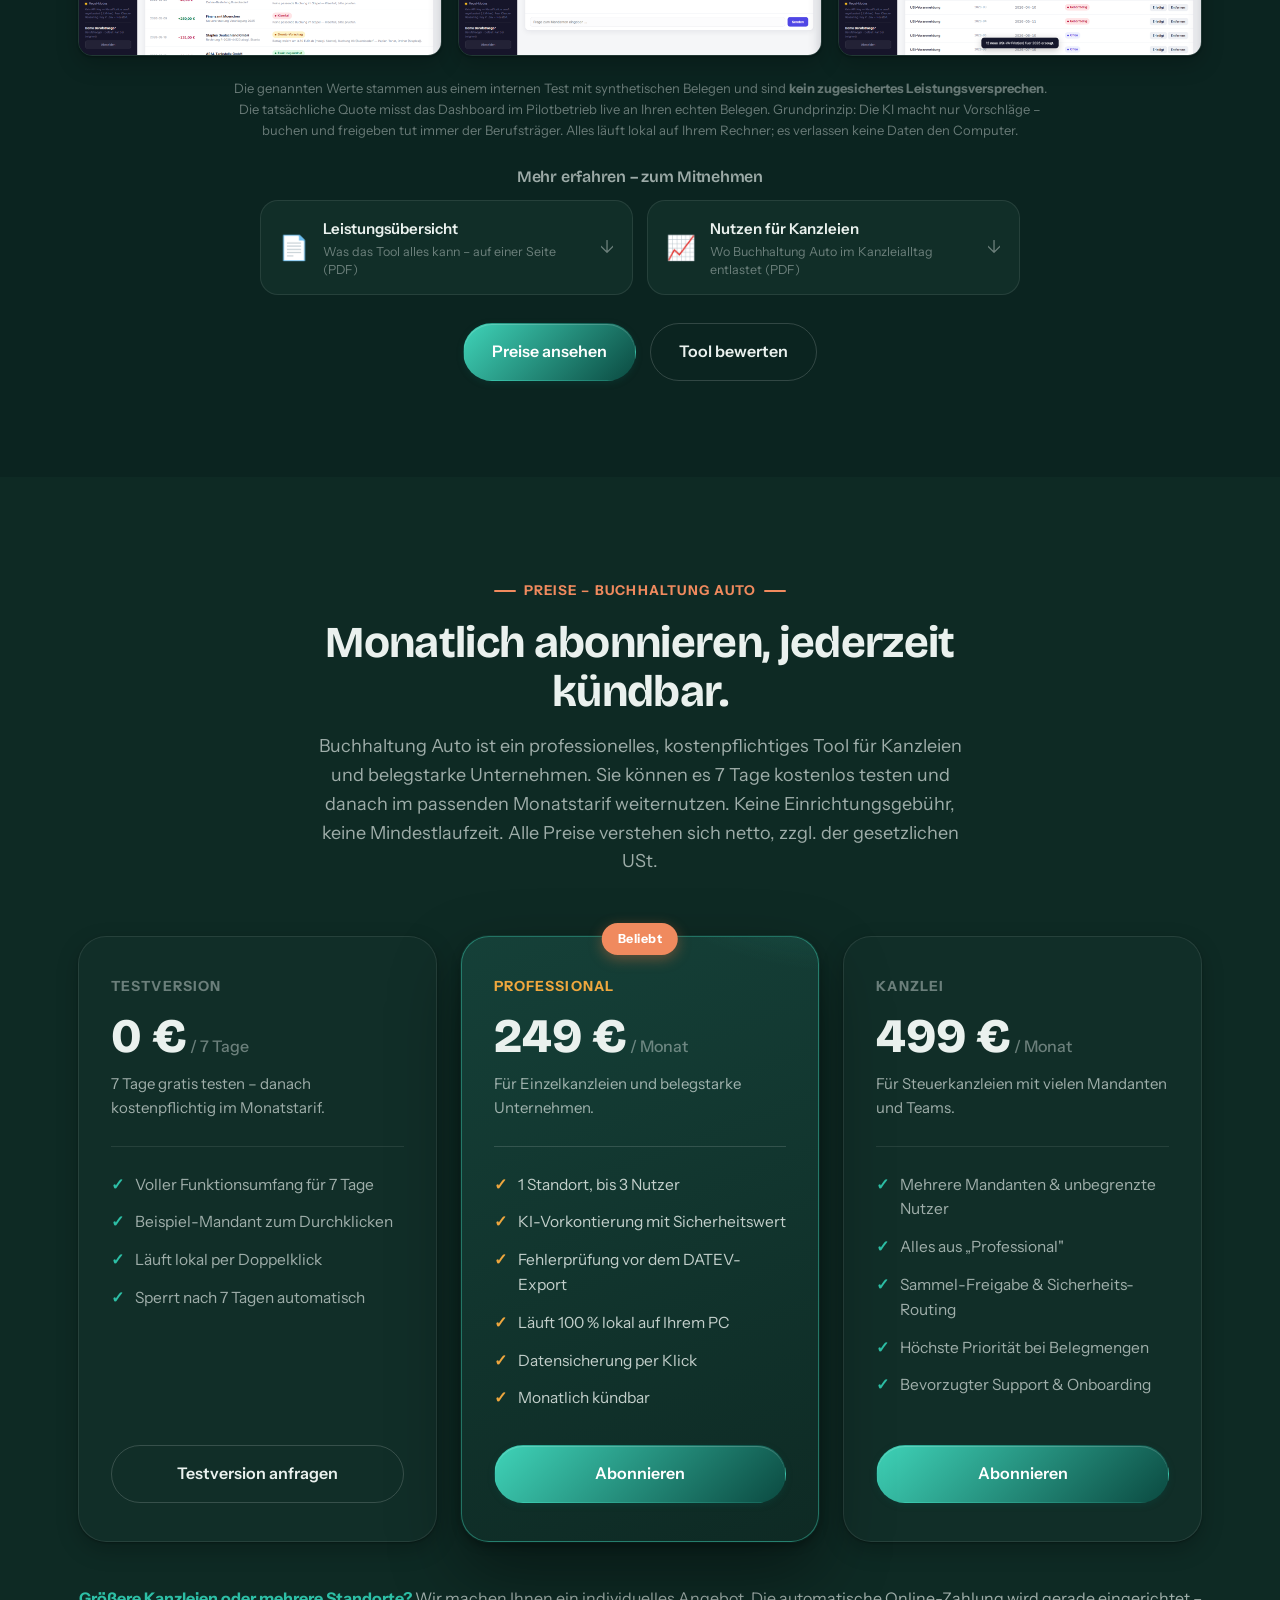
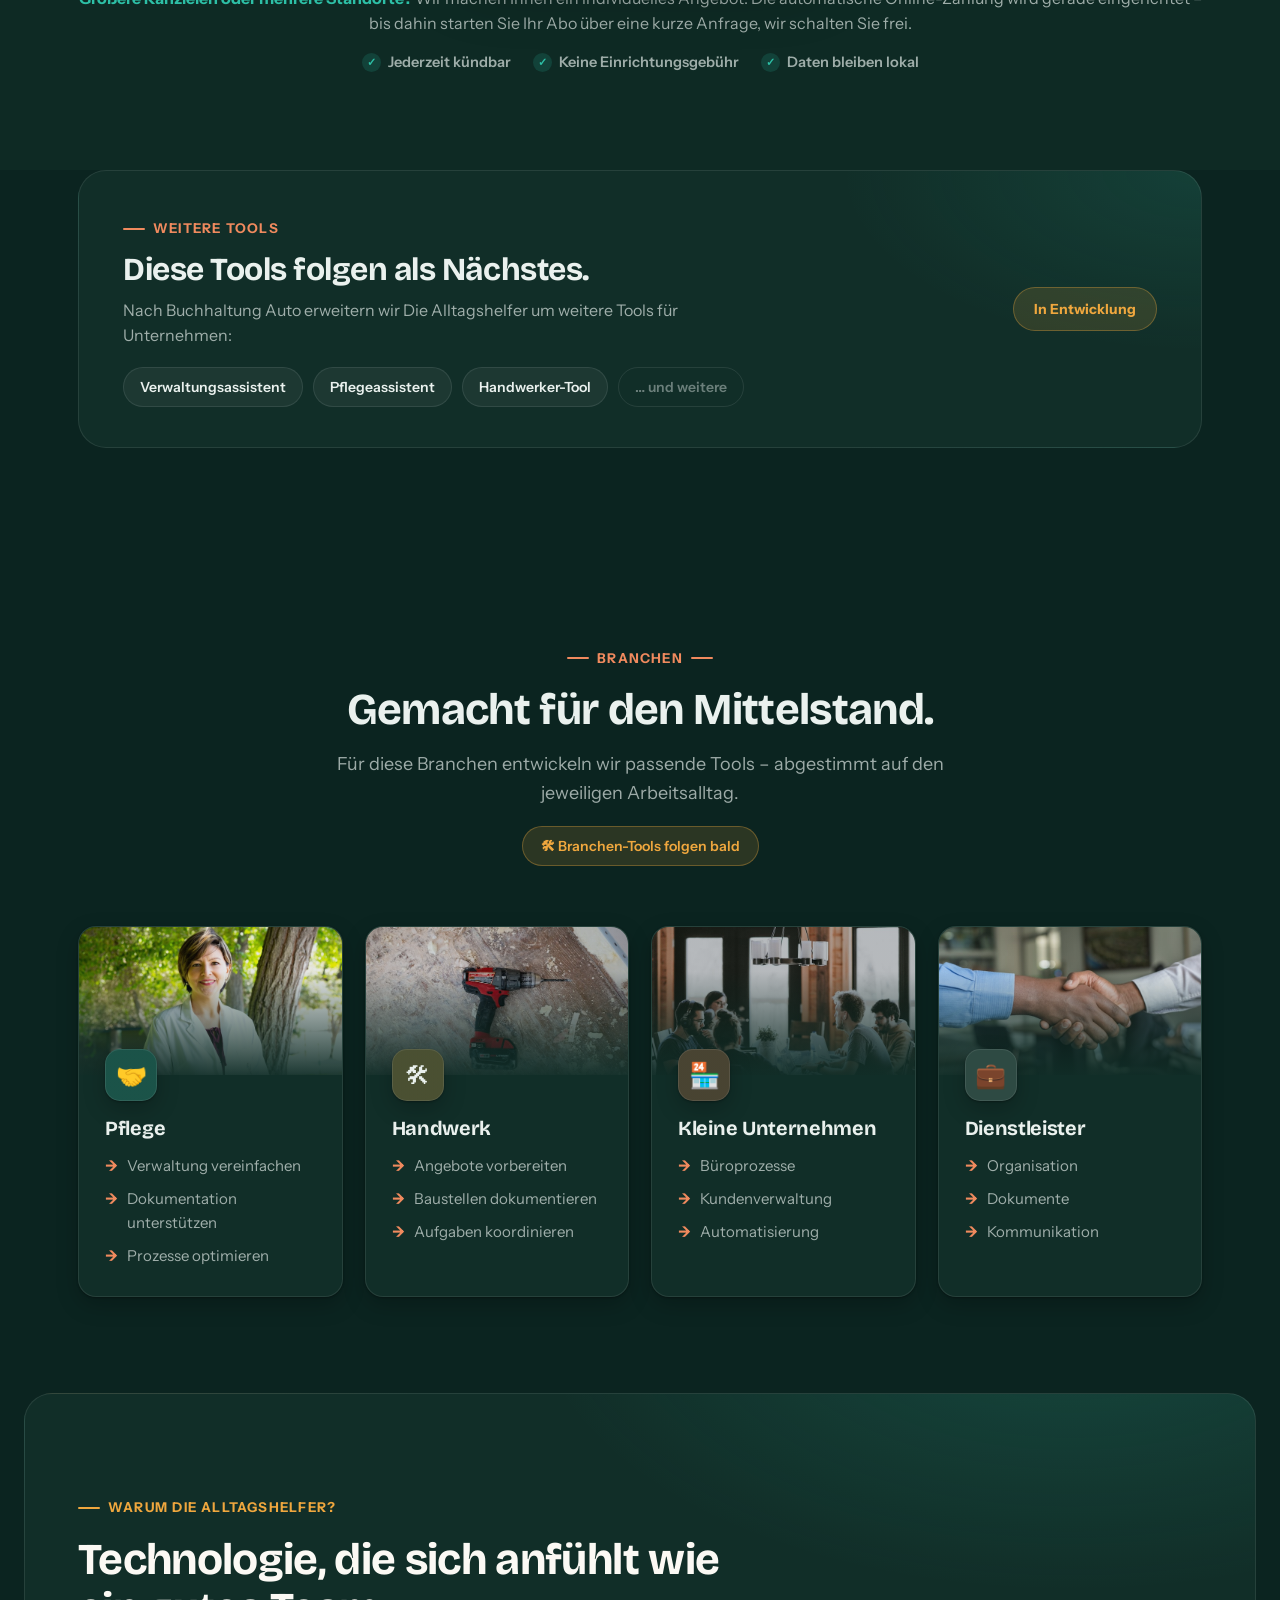
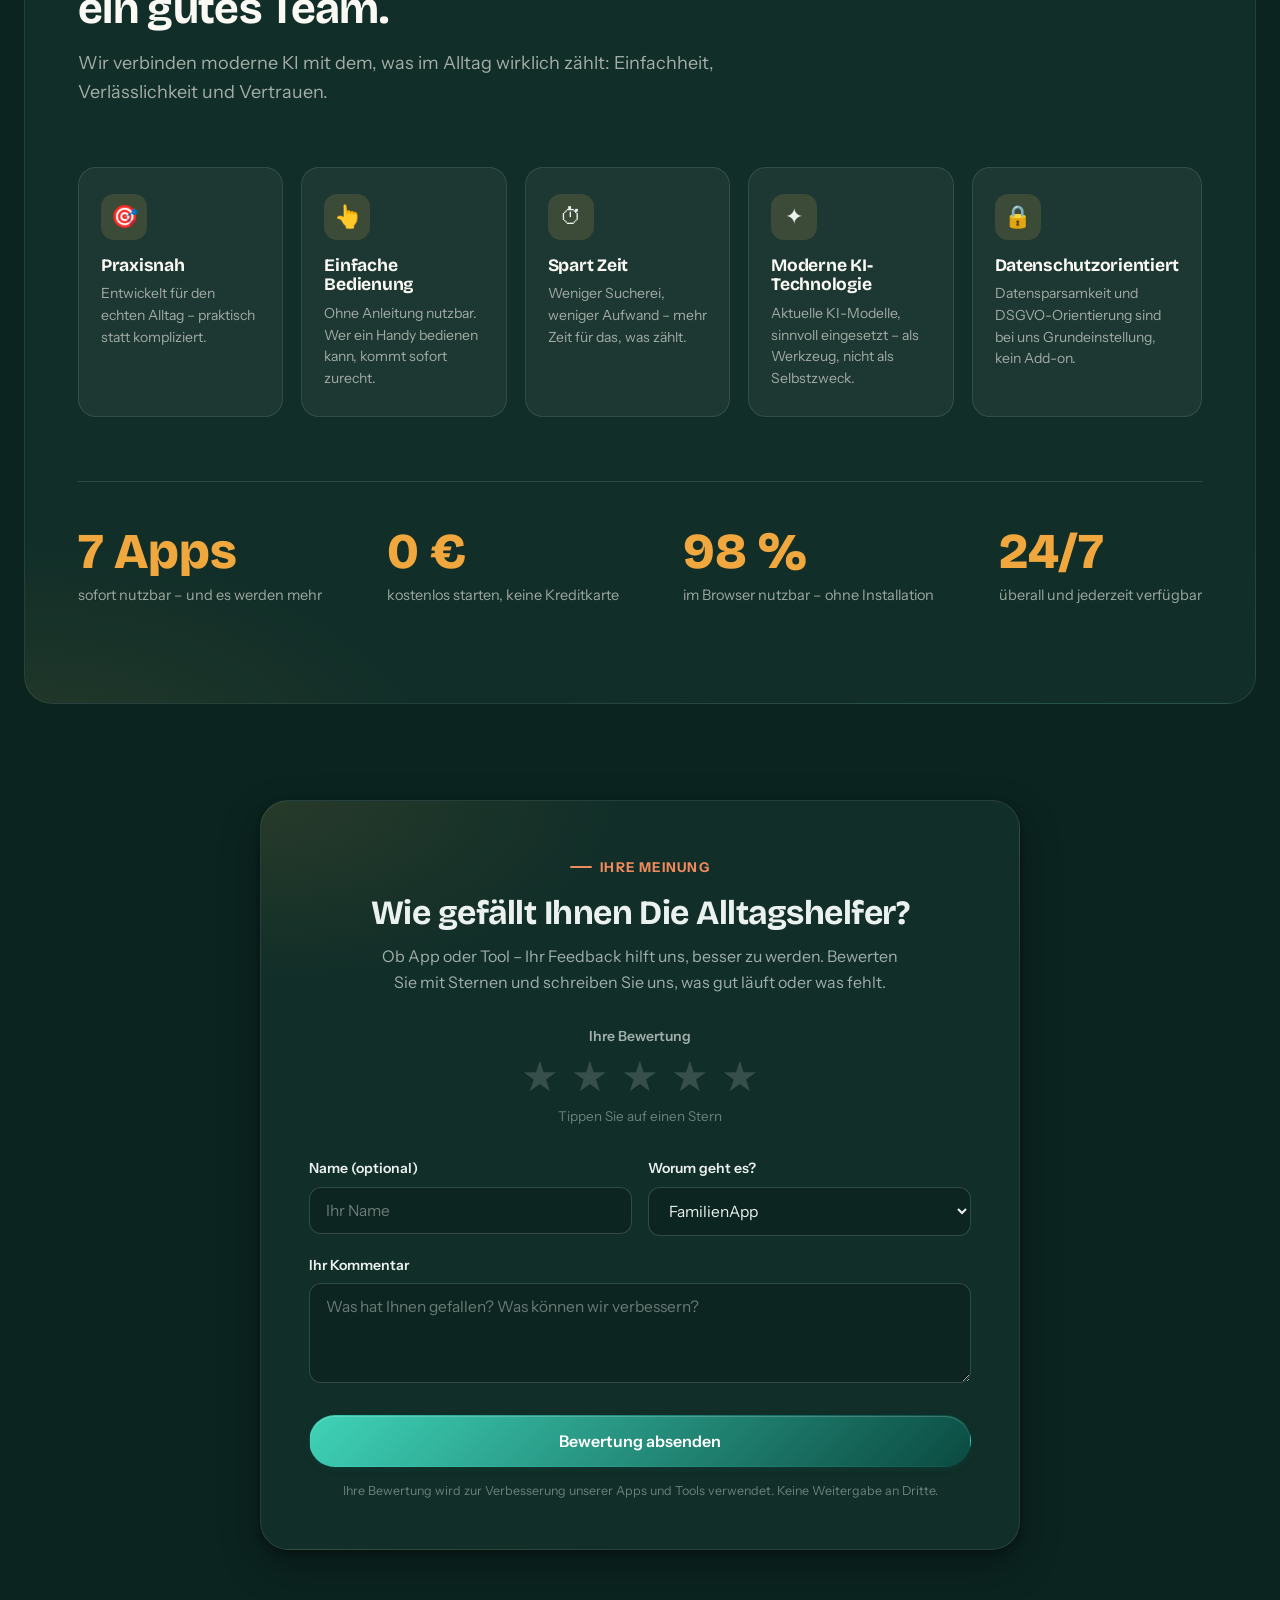
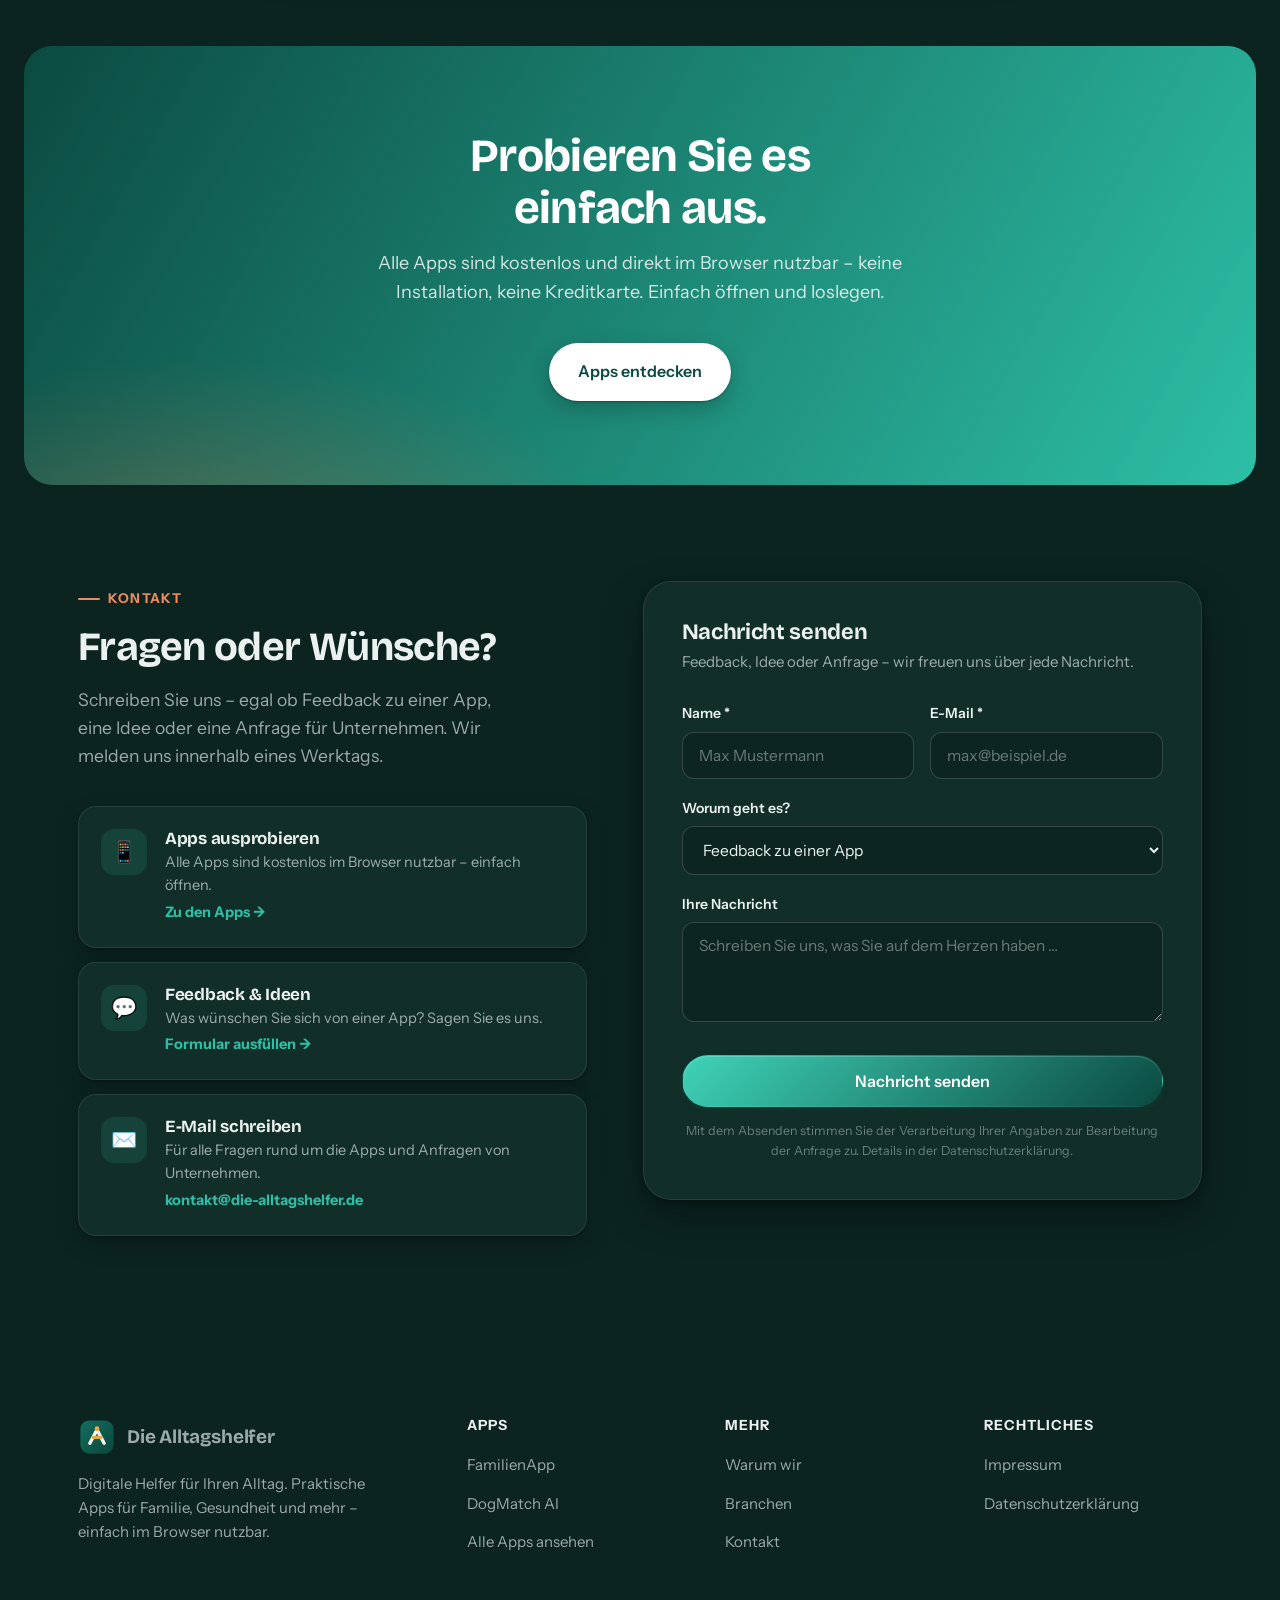
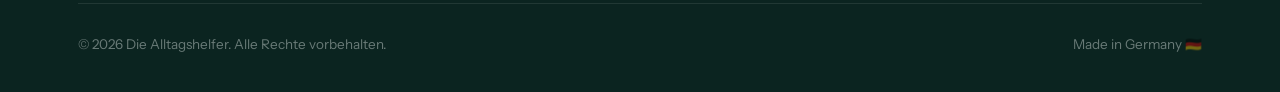
==== commit 30f6a88d: "Preise auf Profi-Niveau: Professional 249, Kanzlei 499 EUR/Monat Repositionierung als B2B-Profitool " ====
--- a/index.html
+++ b/index.html
@@ -327,7 +327,7 @@
       <div class="section-head center reveal">
         <span class="eyebrow">Preise – Buchhaltung Auto</span>
         <h2>Monatlich abonnieren, jederzeit kündbar.</h2>
-        <p>Buchhaltung Auto ist ein kostenpflichtiges Tool. Sie können es 7 Tage kostenlos testen und danach im passenden Monatstarif weiternutzen. Keine Einrichtungsgebühr, keine Mindestlaufzeit. Alle Preise inkl. der gesetzlichen USt.</p>
+        <p>Buchhaltung Auto ist ein professionelles, kostenpflichtiges Tool für Kanzleien und belegstarke Unternehmen. Sie können es 7 Tage kostenlos testen und danach im passenden Monatstarif weiternutzen. Keine Einrichtungsgebühr, keine Mindestlaufzeit. Alle Preise verstehen sich netto, zzgl. der gesetzlichen USt.</p>
       </div>
 
       <div class="pricing-grid">
@@ -346,34 +346,35 @@
           <a href="#kontakt" class="btn btn-secondary">Testversion anfragen</a>
         </article>
 
-        <!-- Einzel (featured) -->
+        <!-- Professional (featured) -->
         <article class="price-card featured reveal">
           <span class="featured-badge">Beliebt</span>
-          <span class="plan-name">Einzel</span>
-          <div class="plan-price">39 €<small> / Monat</small></div>
-          <p class="plan-for">Für Einzelunternehmer und kleine Betriebe.</p>
+          <span class="plan-name">Professional</span>
+          <div class="plan-price">249 €<small> / Monat</small></div>
+          <p class="plan-for">Für Einzelkanzleien und belegstarke Unternehmen.</p>
           <ul>
-            <li>1 Nutzer, 1 Unternehmen</li>
+            <li>1 Standort, bis 3 Nutzer</li>
             <li>KI-Vorkontierung mit Sicherheitswert</li>
             <li>Fehlerprüfung vor dem DATEV-Export</li>
             <li>Läuft 100 % lokal auf Ihrem PC</li>
+            <li>Datensicherung per Klick</li>
             <li>Monatlich kündbar</li>
           </ul>
-          <!-- TODO: href durch Stripe Payment Link (Einzel) ersetzen, sobald Stripe-Konto steht -->
-          <a href="#kontakt" class="btn btn-primary" data-plan="einzel">Abonnieren</a>
+          <!-- TODO: href durch Stripe Payment Link (Professional) ersetzen, sobald Stripe-Konto steht -->
+          <a href="#kontakt" class="btn btn-primary" data-plan="professional">Abonnieren</a>
         </article>
 
         <!-- Kanzlei -->
         <article class="price-card reveal">
           <span class="plan-name">Kanzlei</span>
-          <div class="plan-price">99 €<small> / Monat</small></div>
-          <p class="plan-for">Für Steuerkanzleien mit mehreren Mandanten.</p>
+          <div class="plan-price">499 €<small> / Monat</small></div>
+          <p class="plan-for">Für Steuerkanzleien mit vielen Mandanten und Teams.</p>
           <ul>
-            <li>Mehrere Mandanten &amp; Nutzer</li>
-            <li>Alles aus „Einzel"</li>
+            <li>Mehrere Mandanten &amp; unbegrenzte Nutzer</li>
+            <li>Alles aus „Professional"</li>
             <li>Sammel-Freigabe &amp; Sicherheits-Routing</li>
-            <li>Datensicherung per Klick</li>
-            <li>Bevorzugter Support</li>
+            <li>Höchste Priorität bei Belegmengen</li>
+            <li>Bevorzugter Support &amp; Onboarding</li>
           </ul>
           <!-- TODO: href durch Stripe Payment Link (Kanzlei) ersetzen, sobald Stripe-Konto steht -->
           <a href="#kontakt" class="btn btn-primary" data-plan="kanzlei">Abonnieren</a>
@@ -382,7 +383,7 @@
       </div>
 
       <p class="pricing-note reveal">
-        <strong>Hinweis:</strong> Die automatische Online-Zahlung wird gerade eingerichtet. Bis dahin starten Sie Ihr Abo über eine kurze Anfrage – wir schalten Sie frei.
+        <strong>Größere Kanzleien oder mehrere Standorte?</strong> Wir machen Ihnen ein individuelles Angebot. Die automatische Online-Zahlung wird gerade eingerichtet – bis dahin starten Sie Ihr Abo über eine kurze Anfrage, wir schalten Sie frei.
         <span class="pn-badges">
           <span>Jederzeit kündbar</span>
           <span>Keine Einrichtungsgebühr</span>
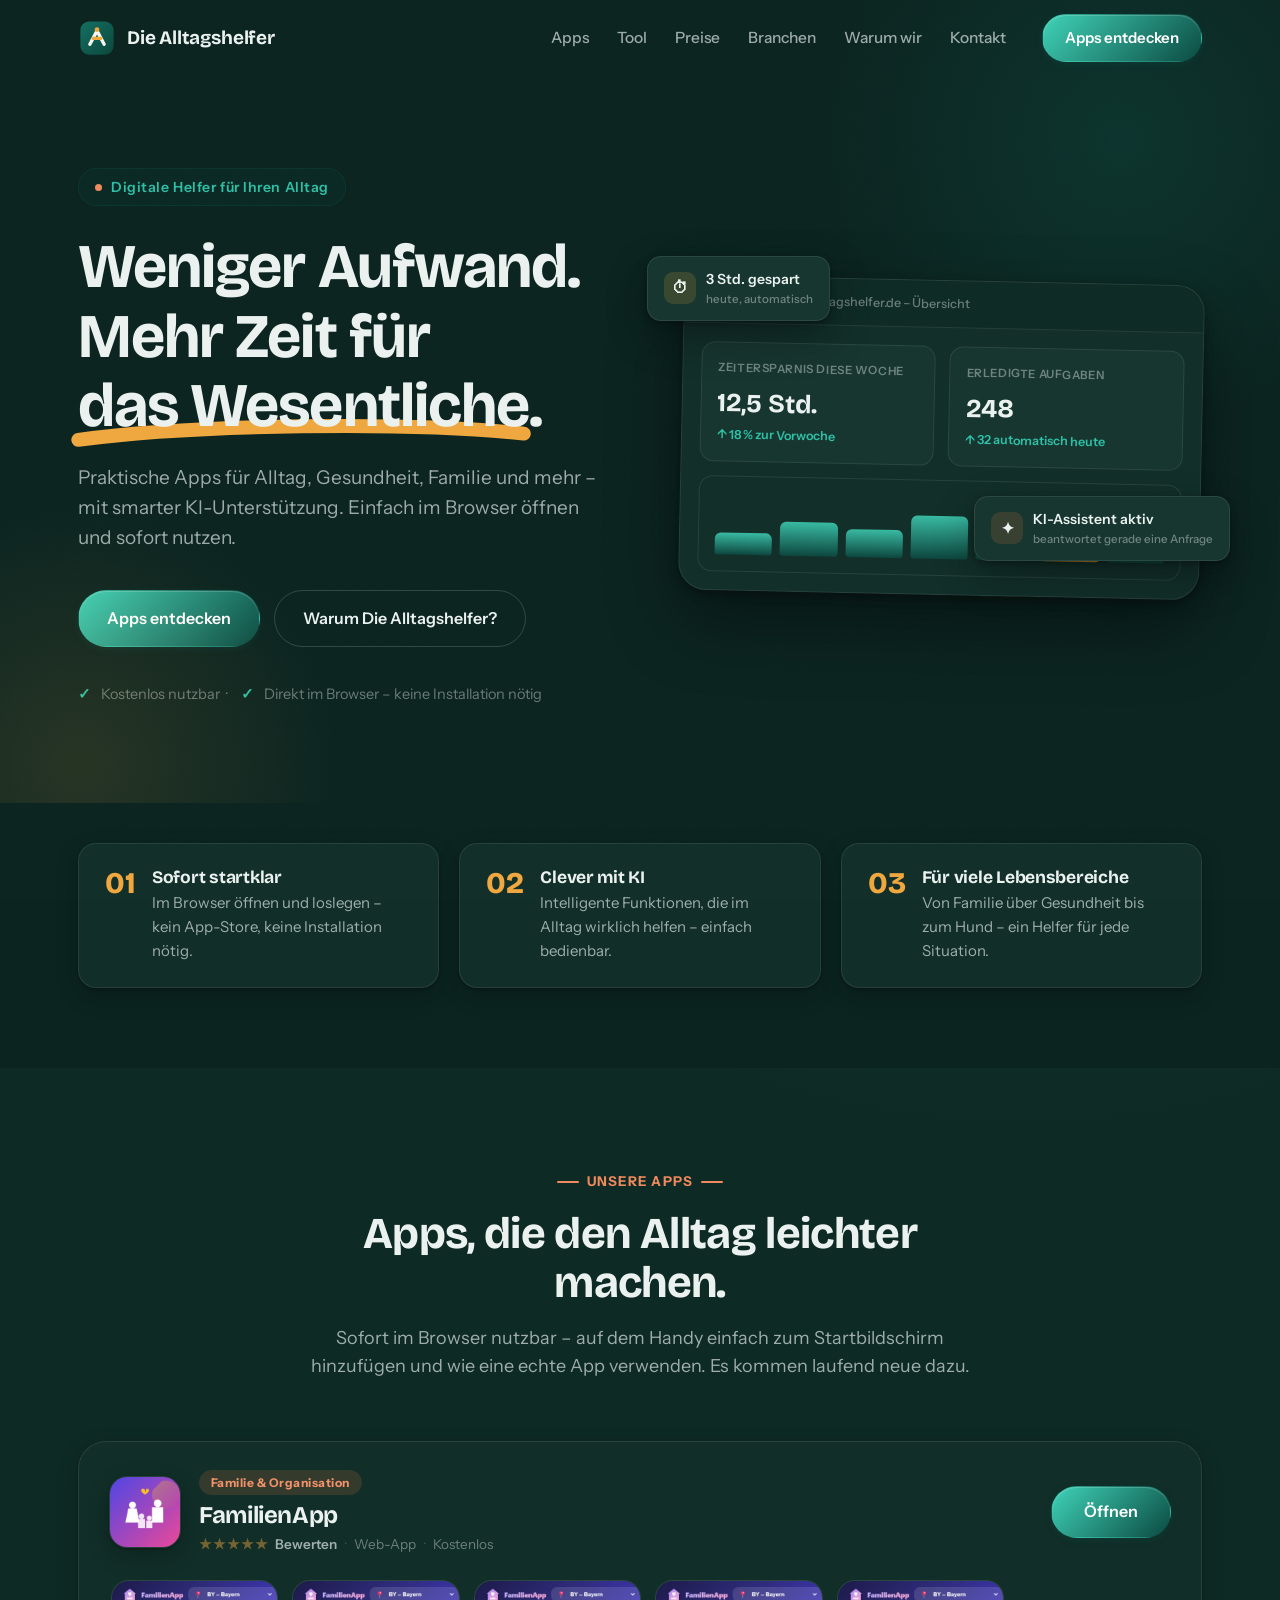
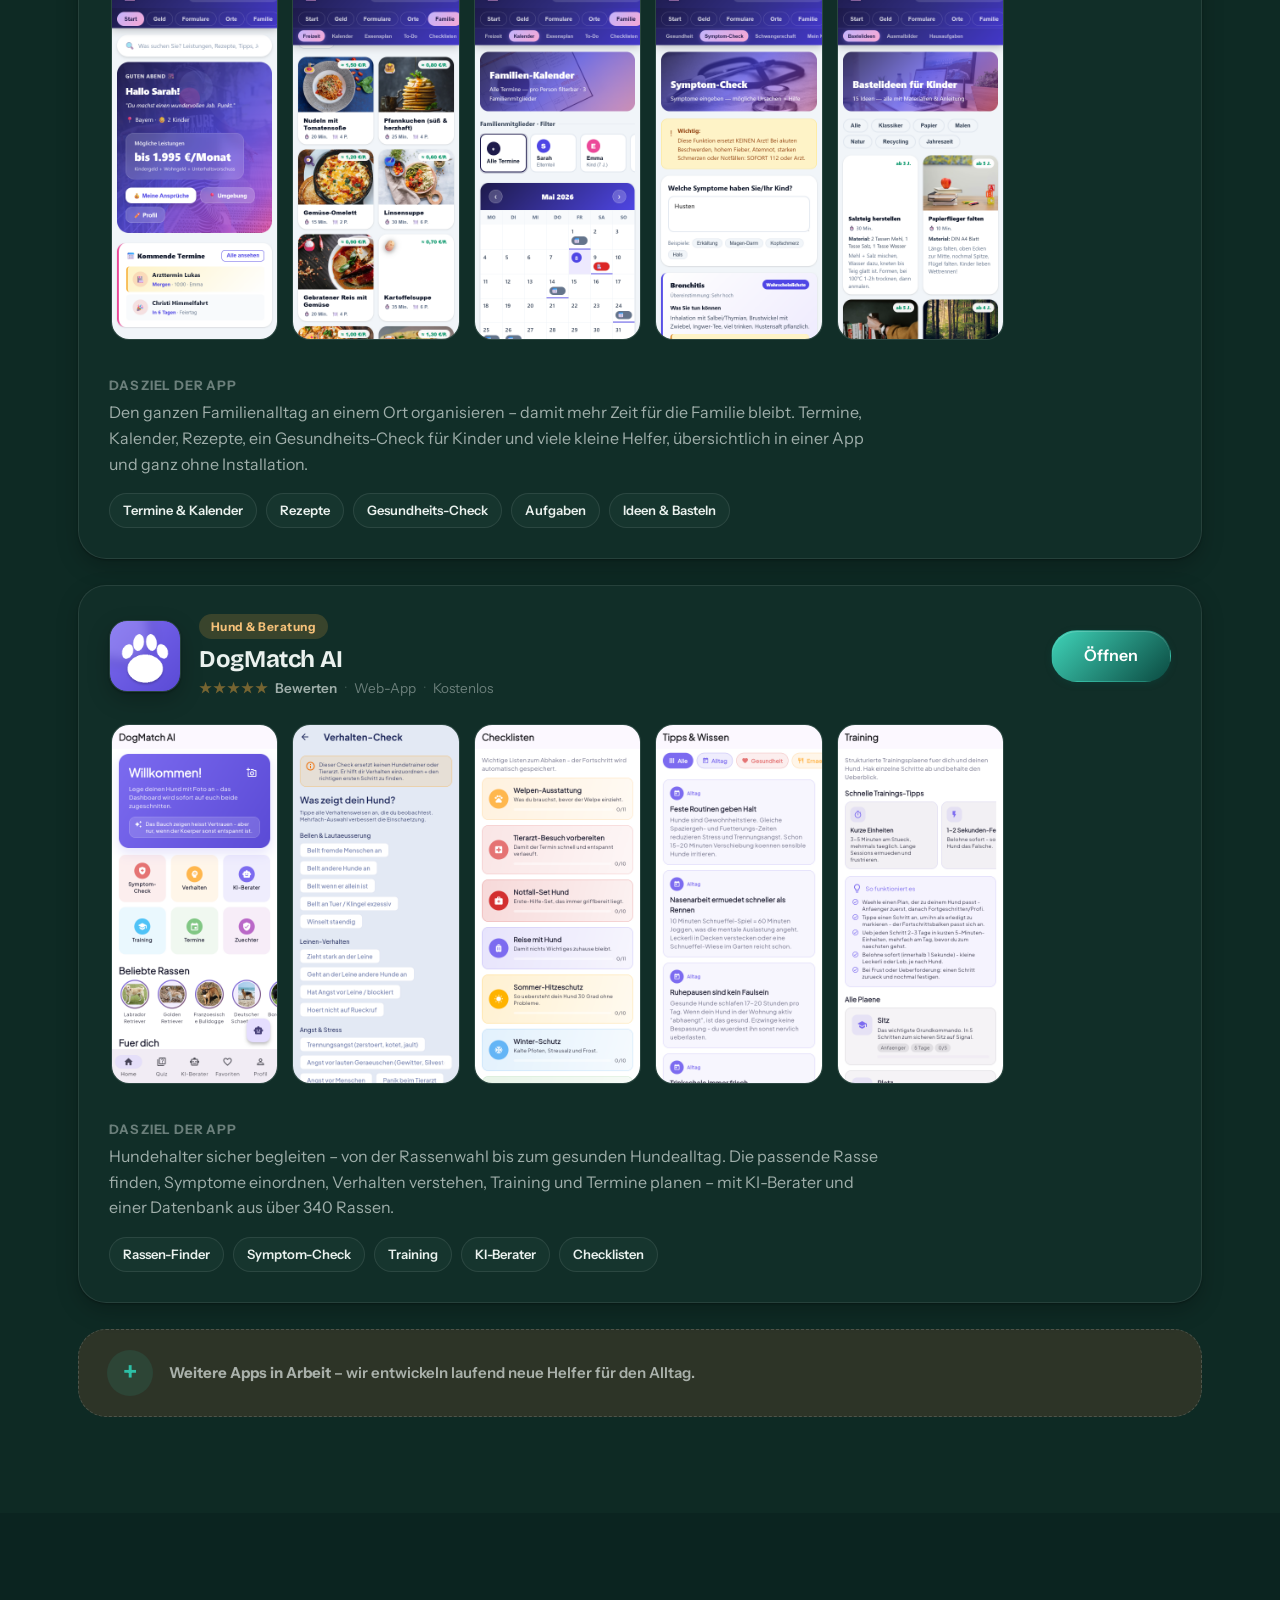
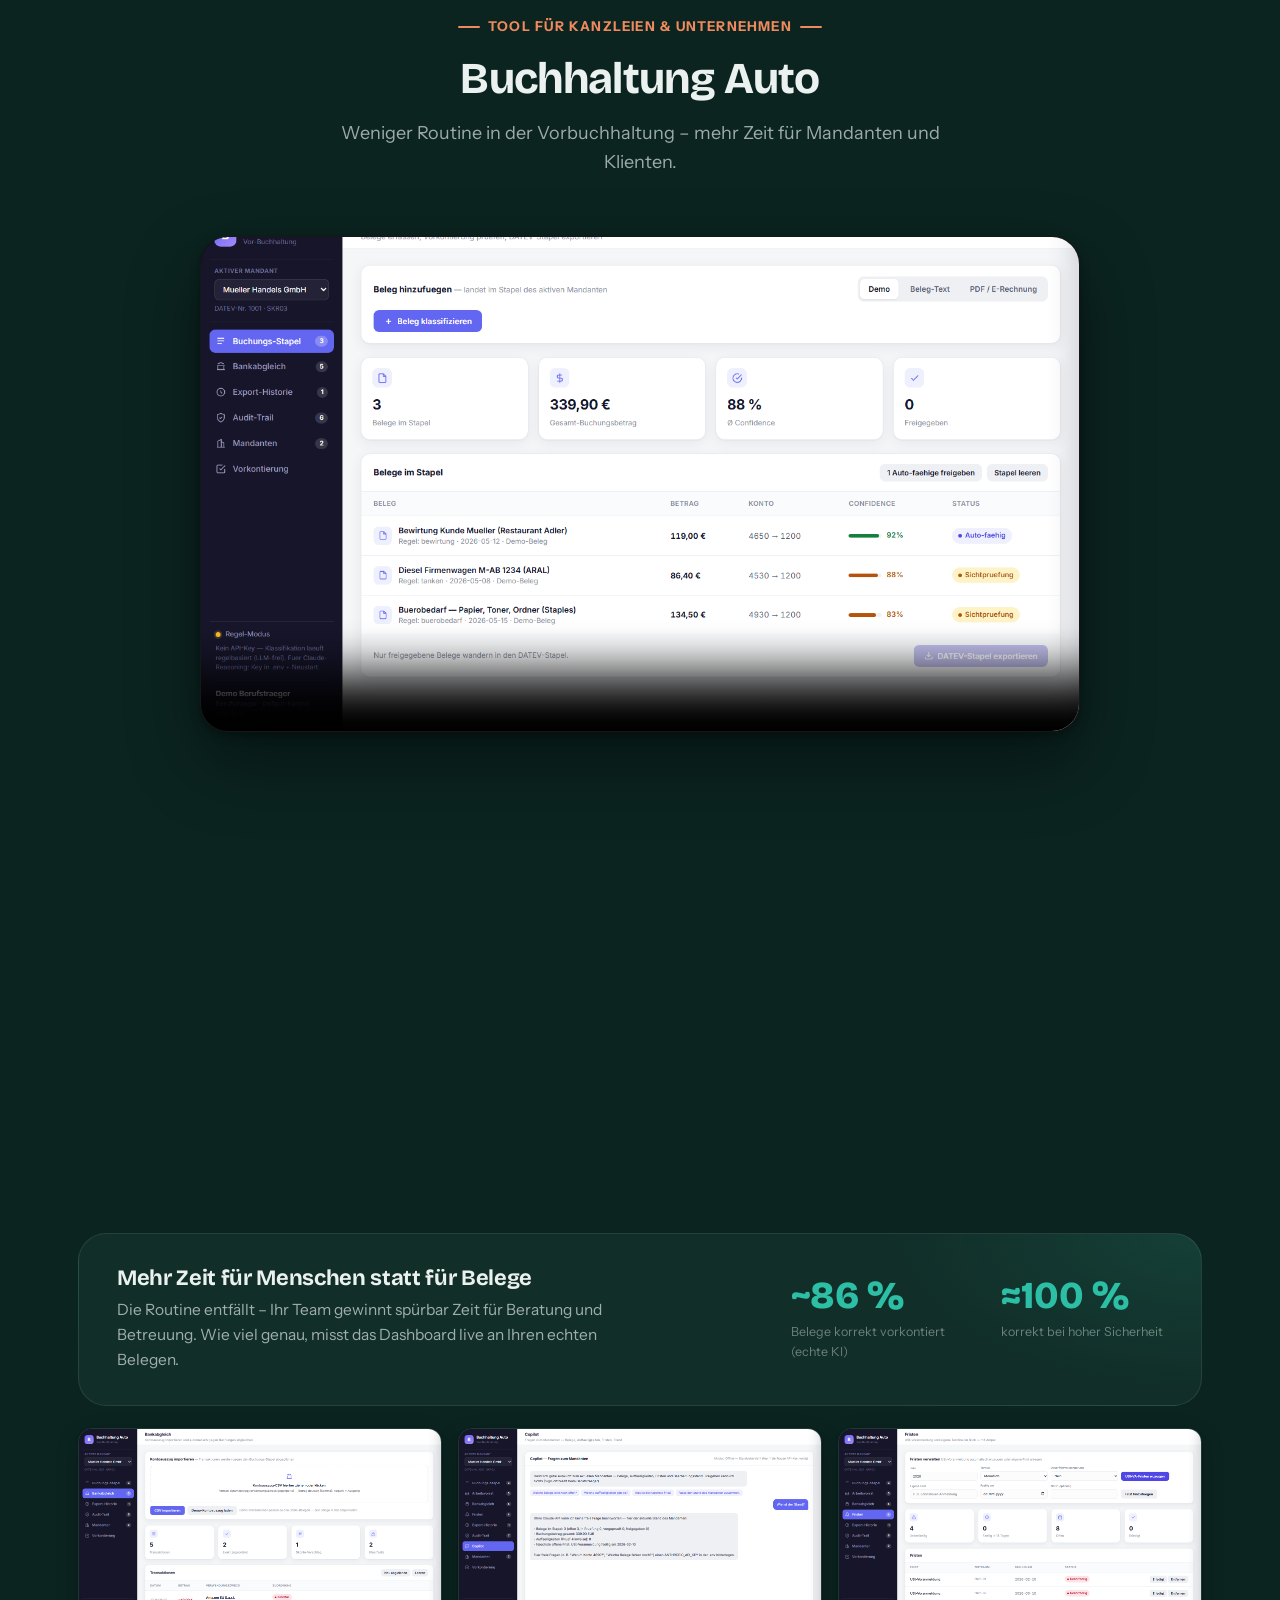
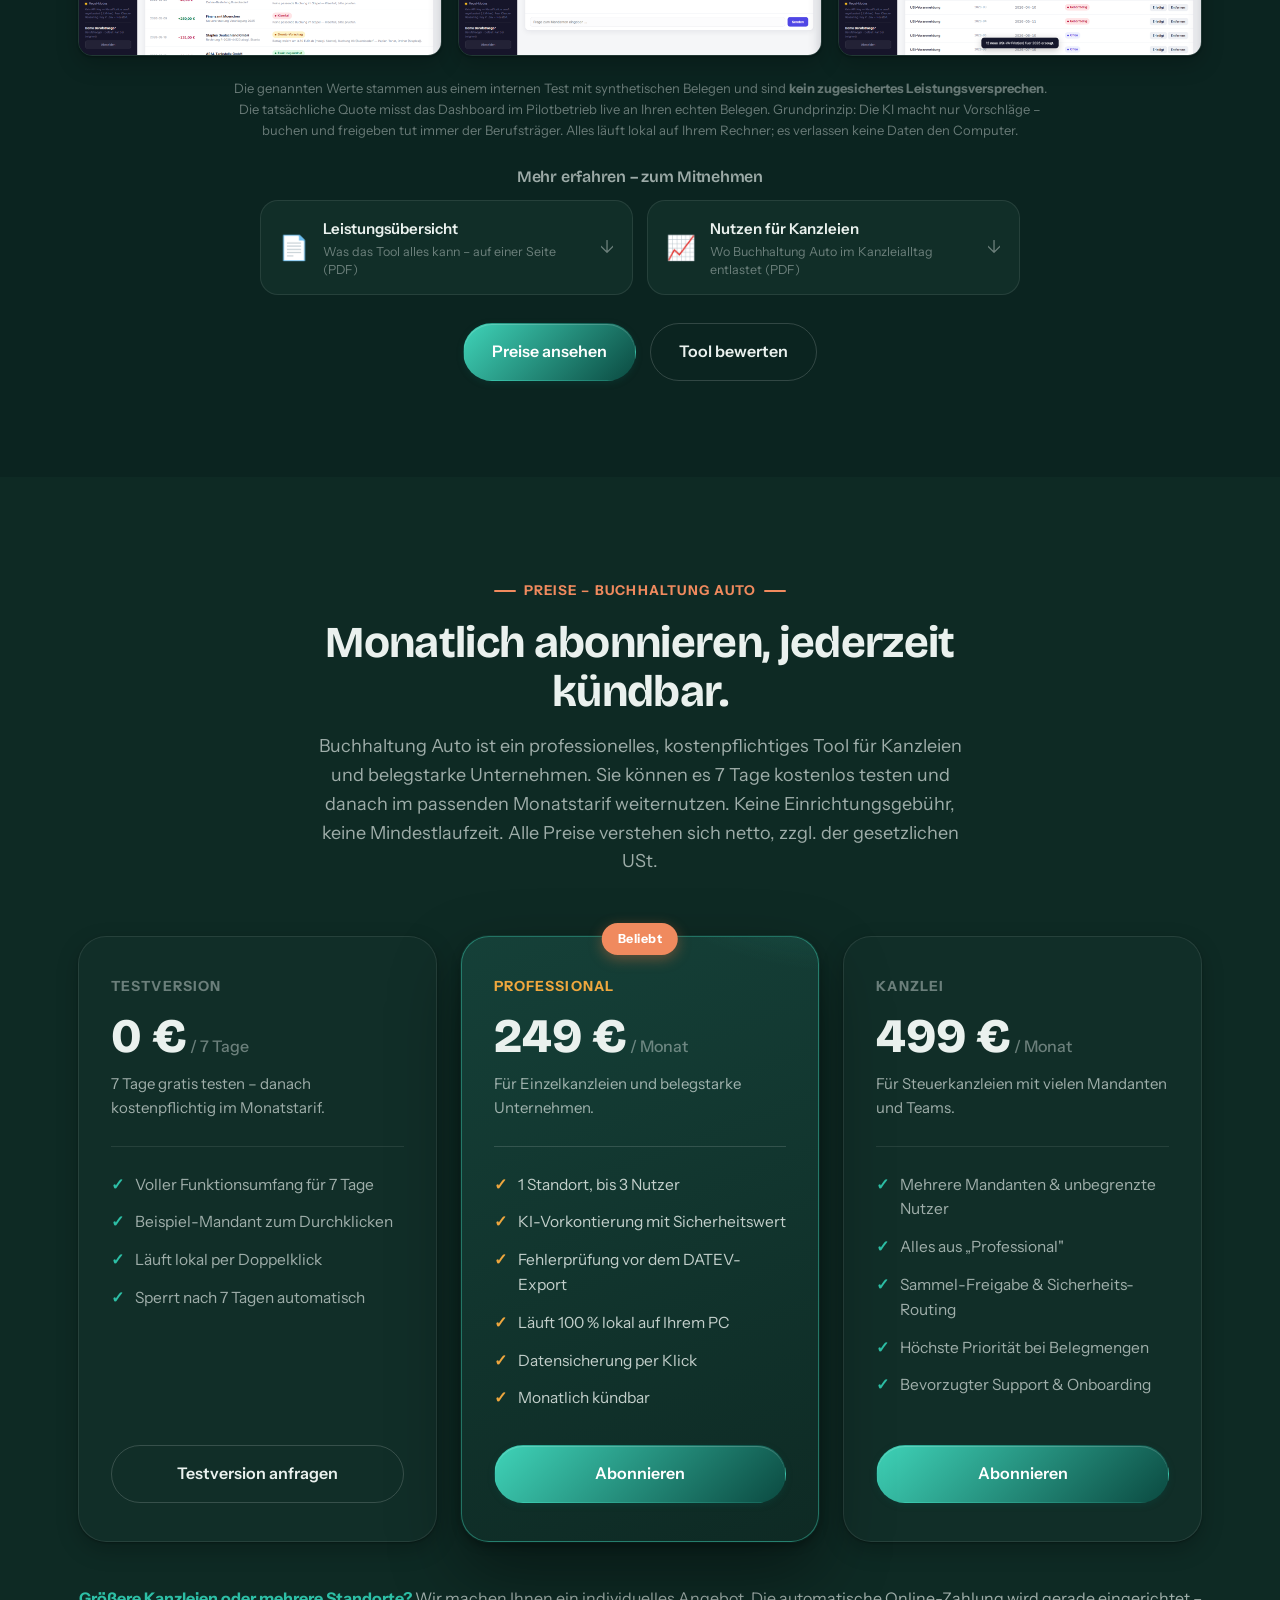
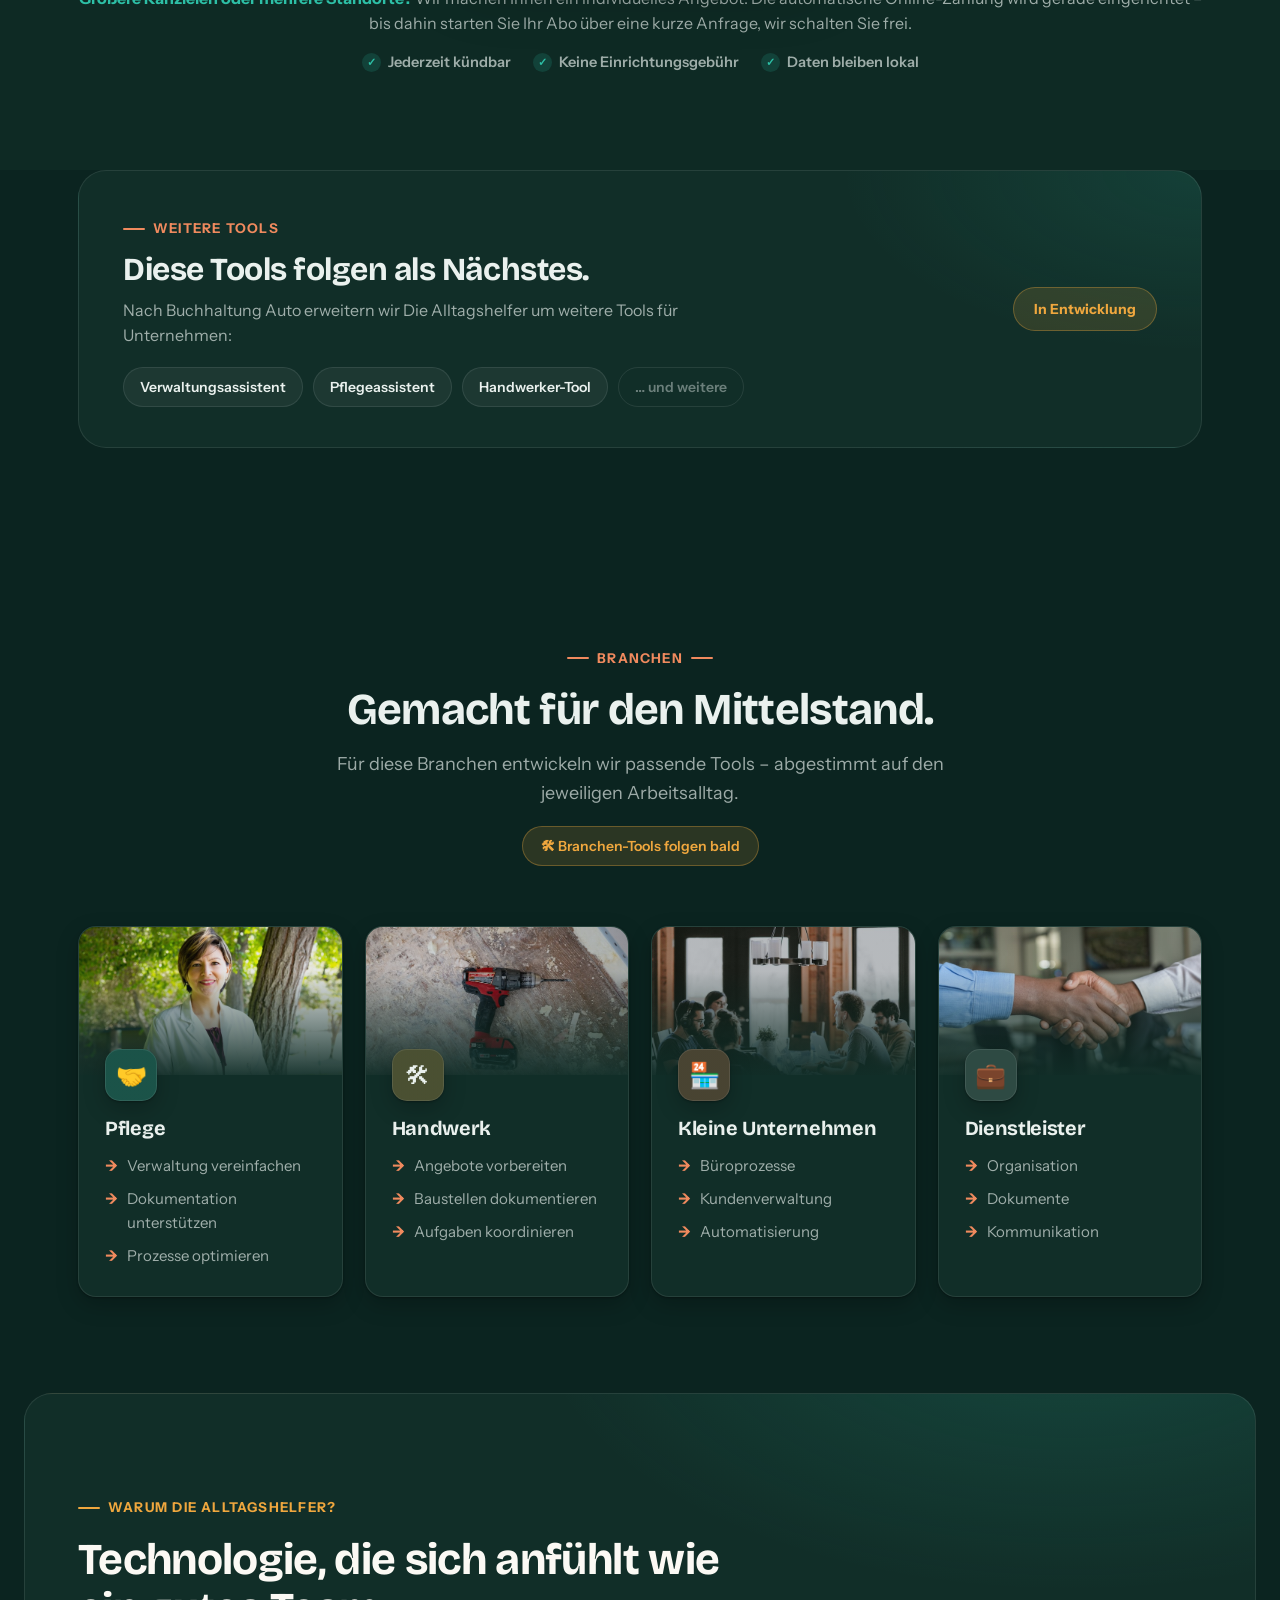
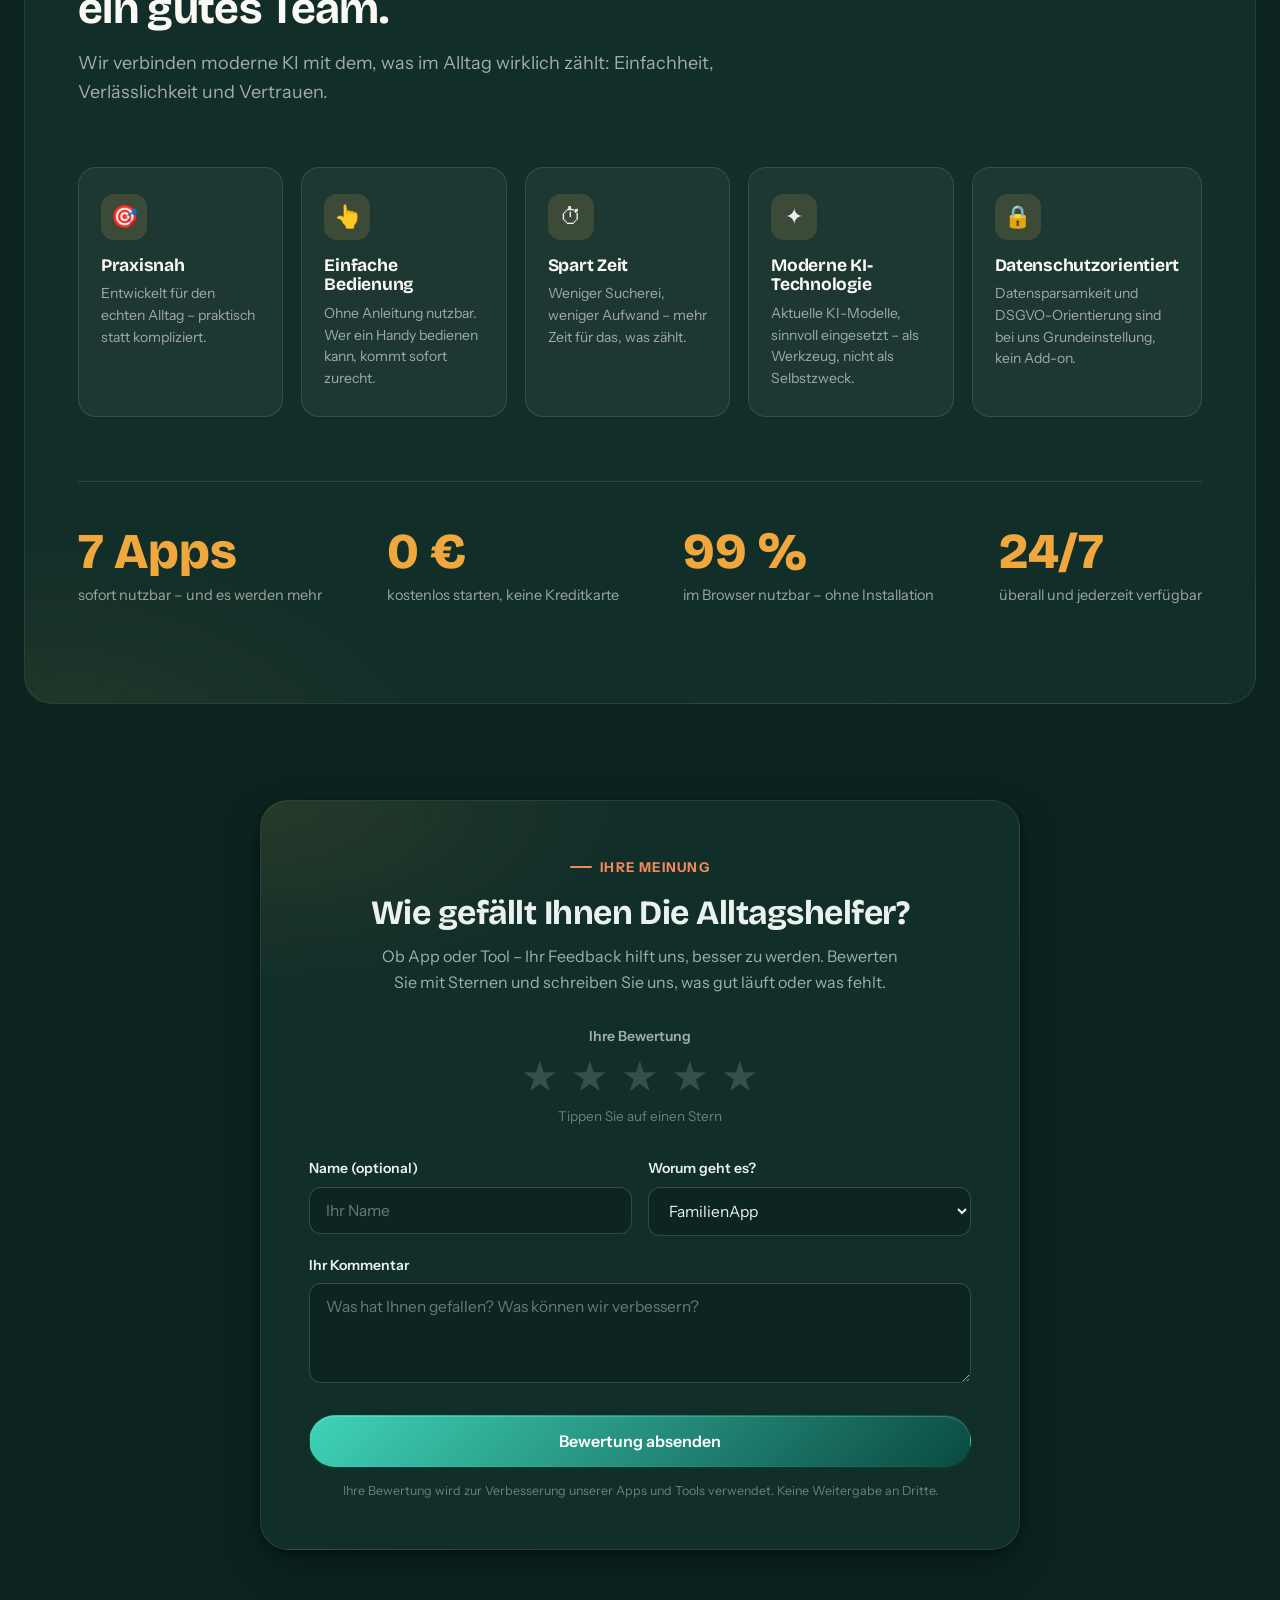
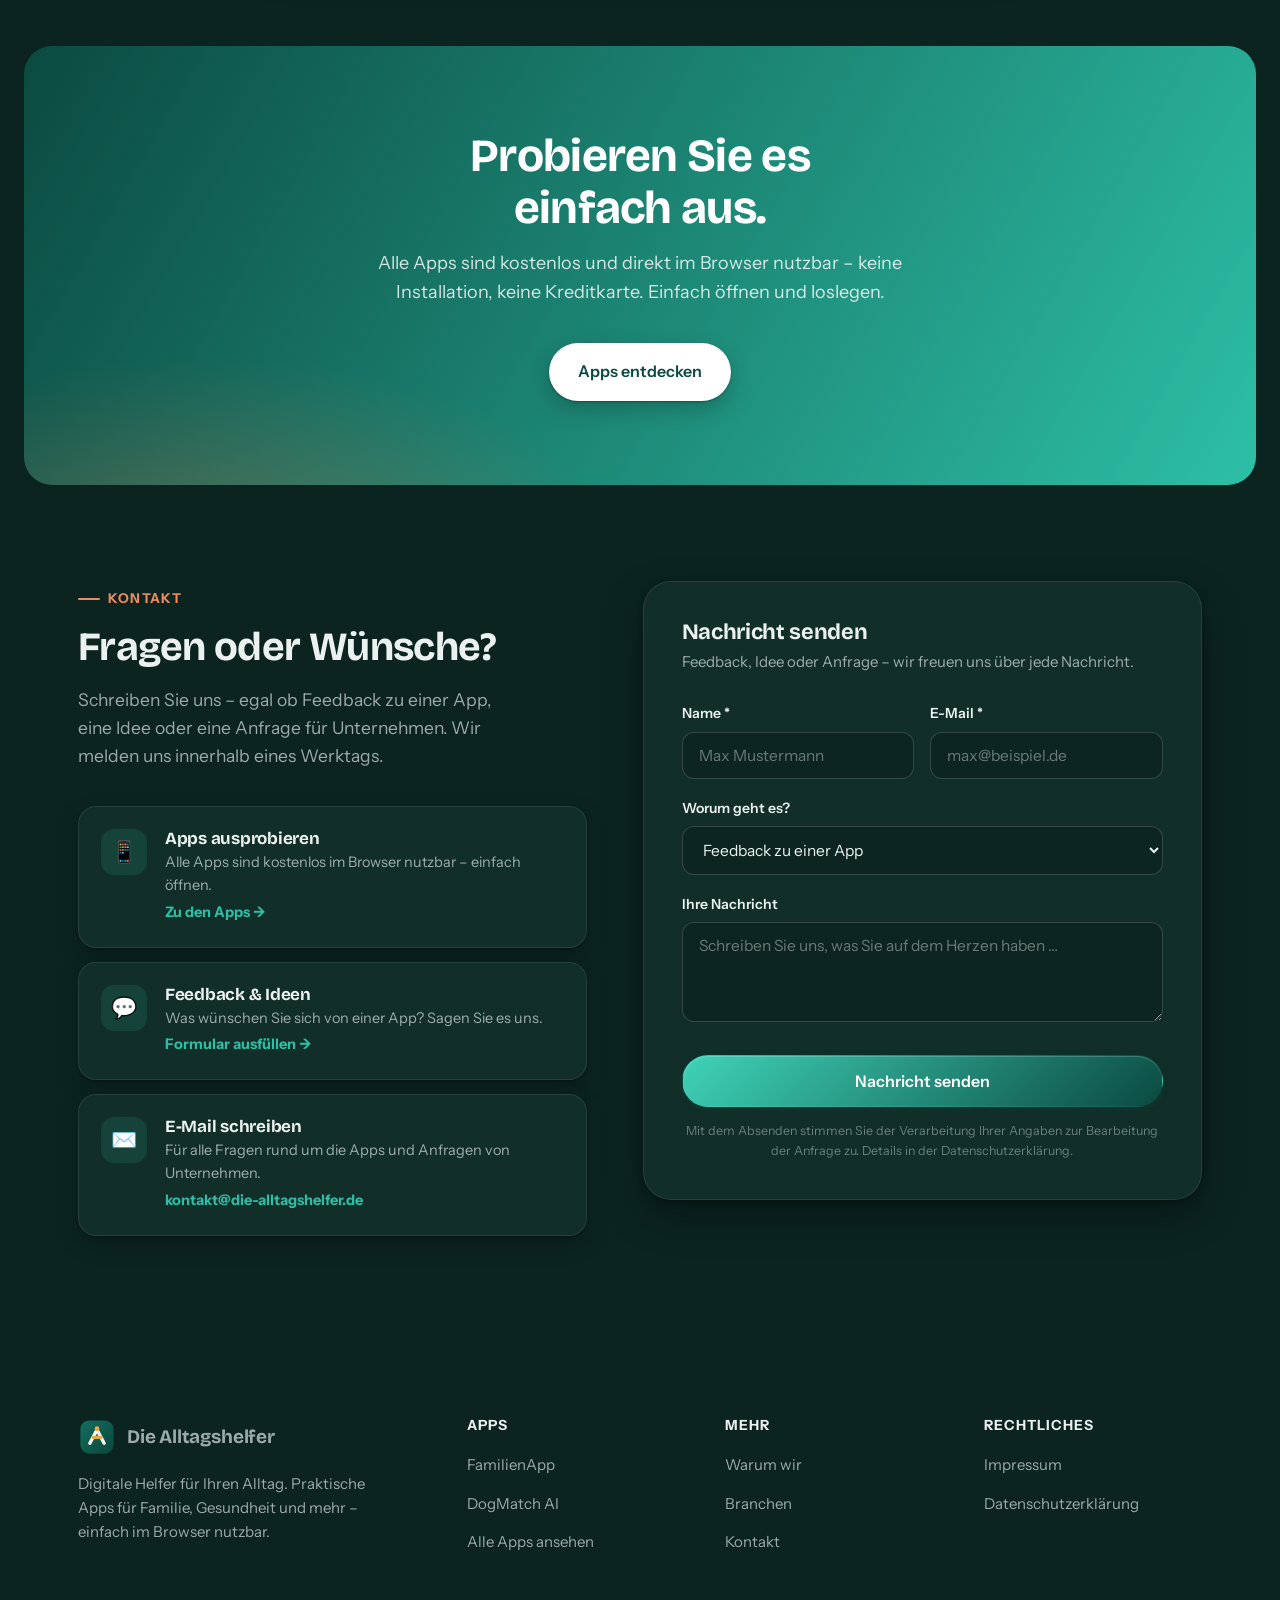
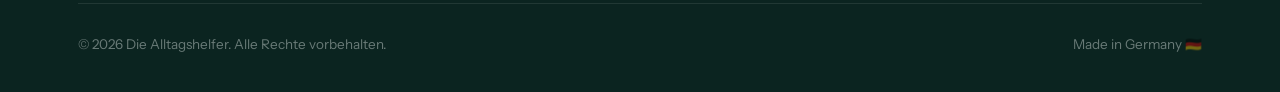
==== commit aee2d6a5: "DogMatch: doppelten Screenshot ersetzt dogmatch-2.png war identisch zu dogmatch-1.png (Uebersicht). " ====
--- a/index.html
+++ b/index.html
@@ -212,7 +212,7 @@
 
           <div class="store-shots" tabindex="0" aria-label="Screenshots der DogMatch AI App">
             <img src="assets/img/apps/dogmatch-1.png" alt="DogMatch AI – Übersicht" loading="lazy">
-            <img src="assets/img/apps/dogmatch-2.png" alt="DogMatch AI – Rassen" loading="lazy">
+            <img src="assets/img/apps/dogmatch-2.png" alt="DogMatch AI – Verhalten-Check" loading="lazy">
             <img src="assets/img/apps/dogmatch-3.png" alt="DogMatch AI – Checklisten" loading="lazy">
             <img src="assets/img/apps/dogmatch-4.png" alt="DogMatch AI – Tipps" loading="lazy">
             <img src="assets/img/apps/dogmatch-5.png" alt="DogMatch AI – Training" loading="lazy">
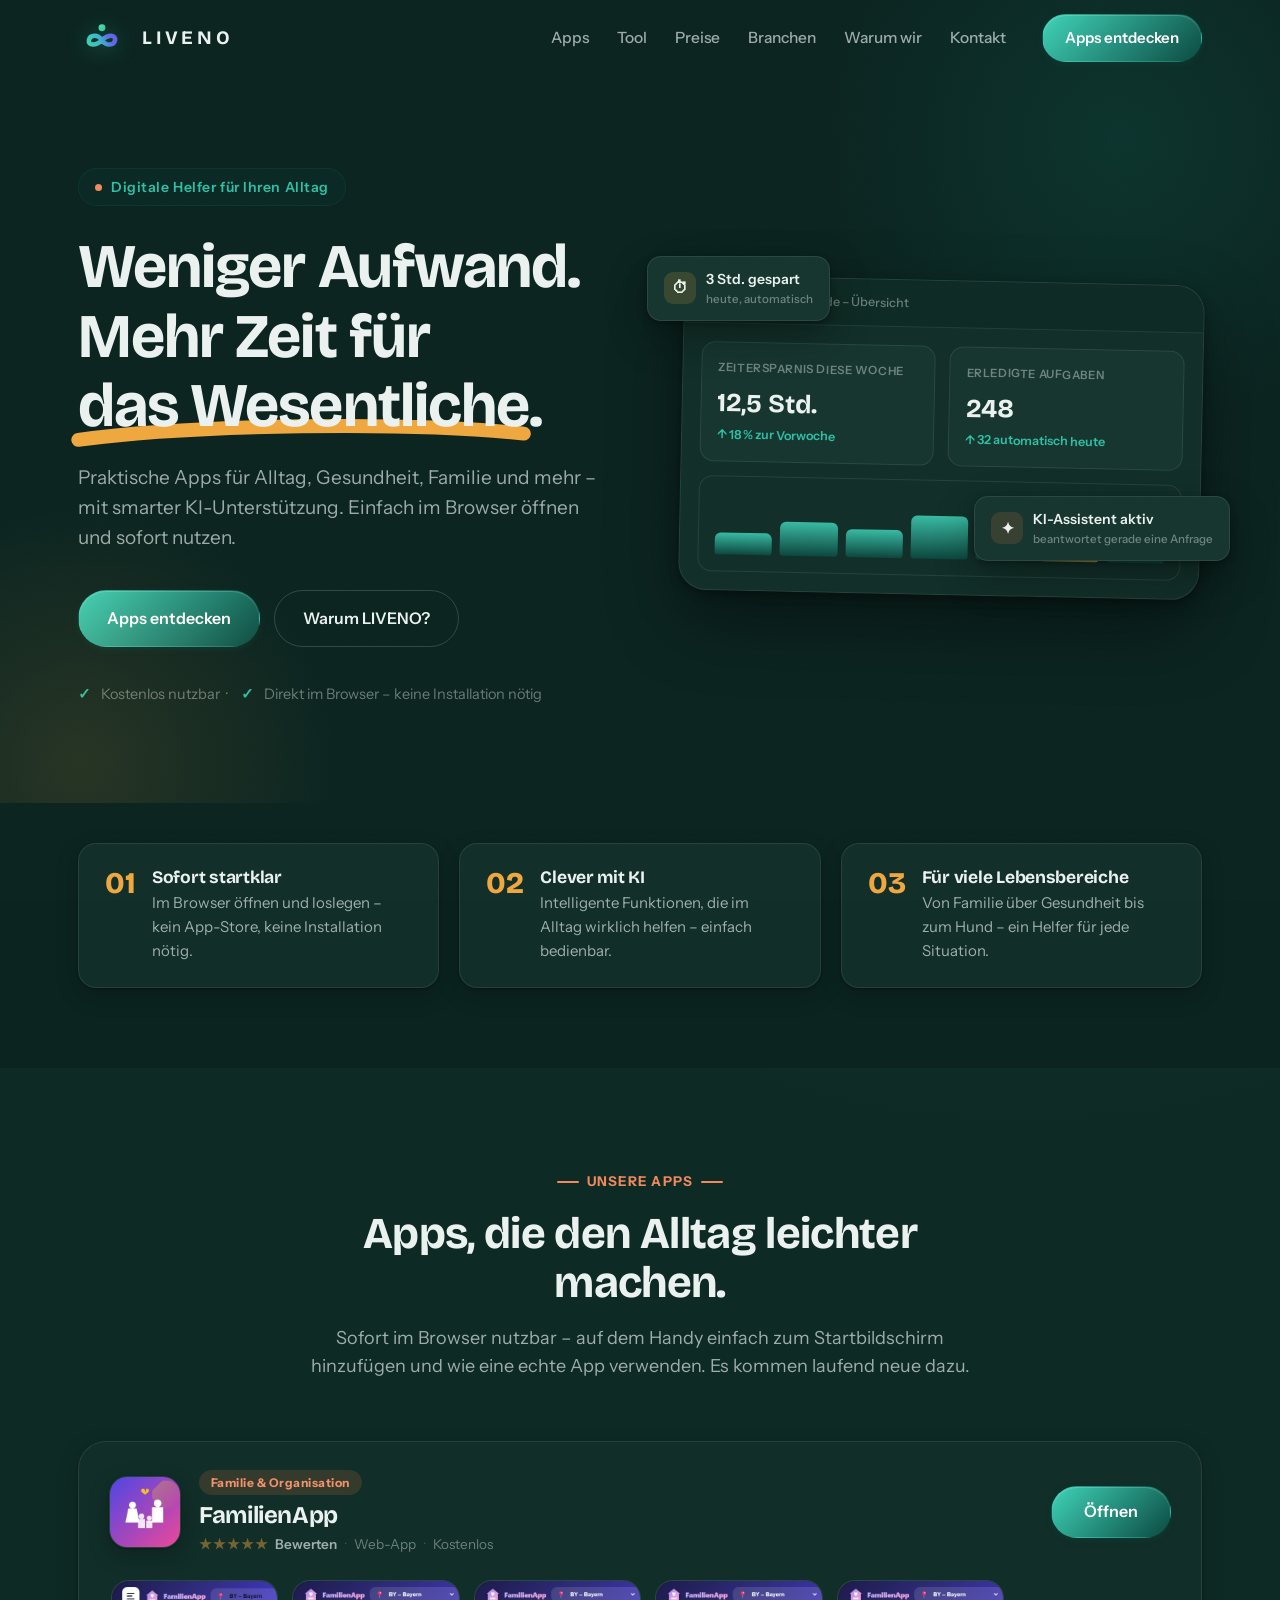
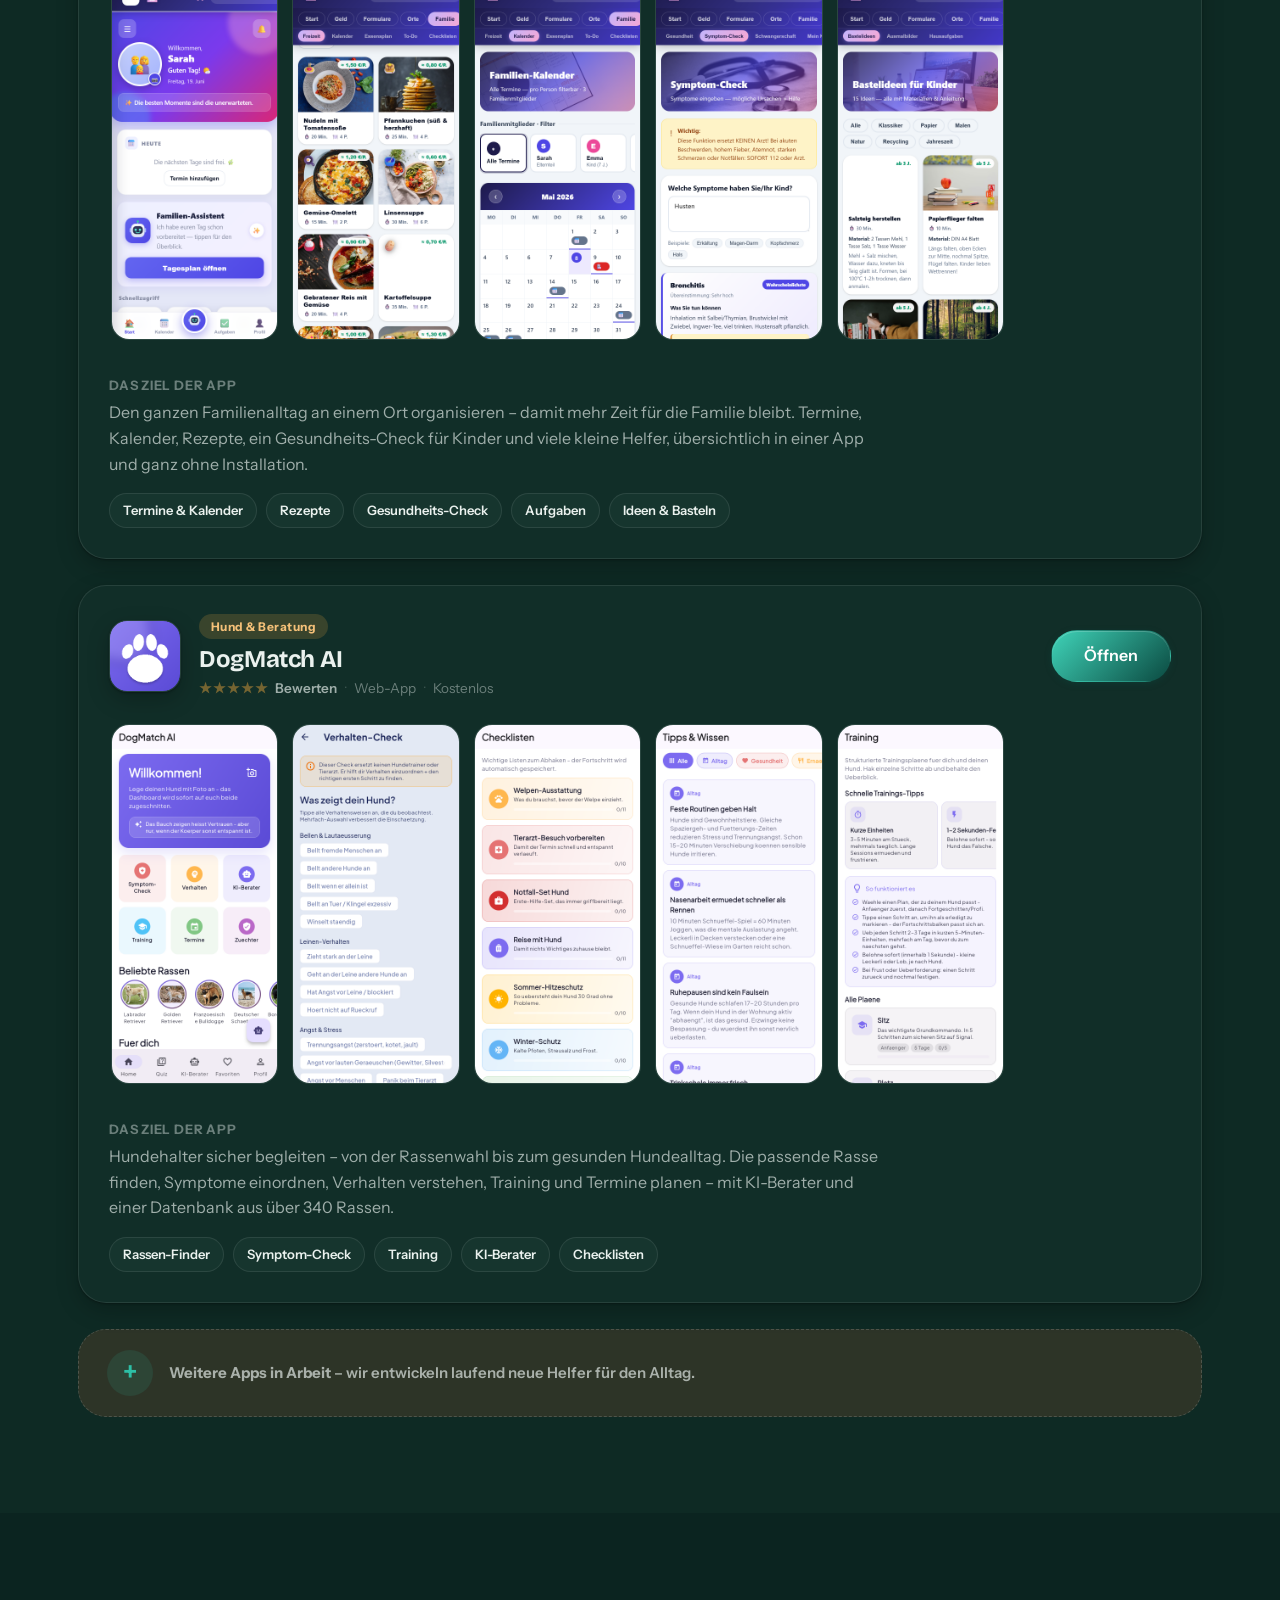
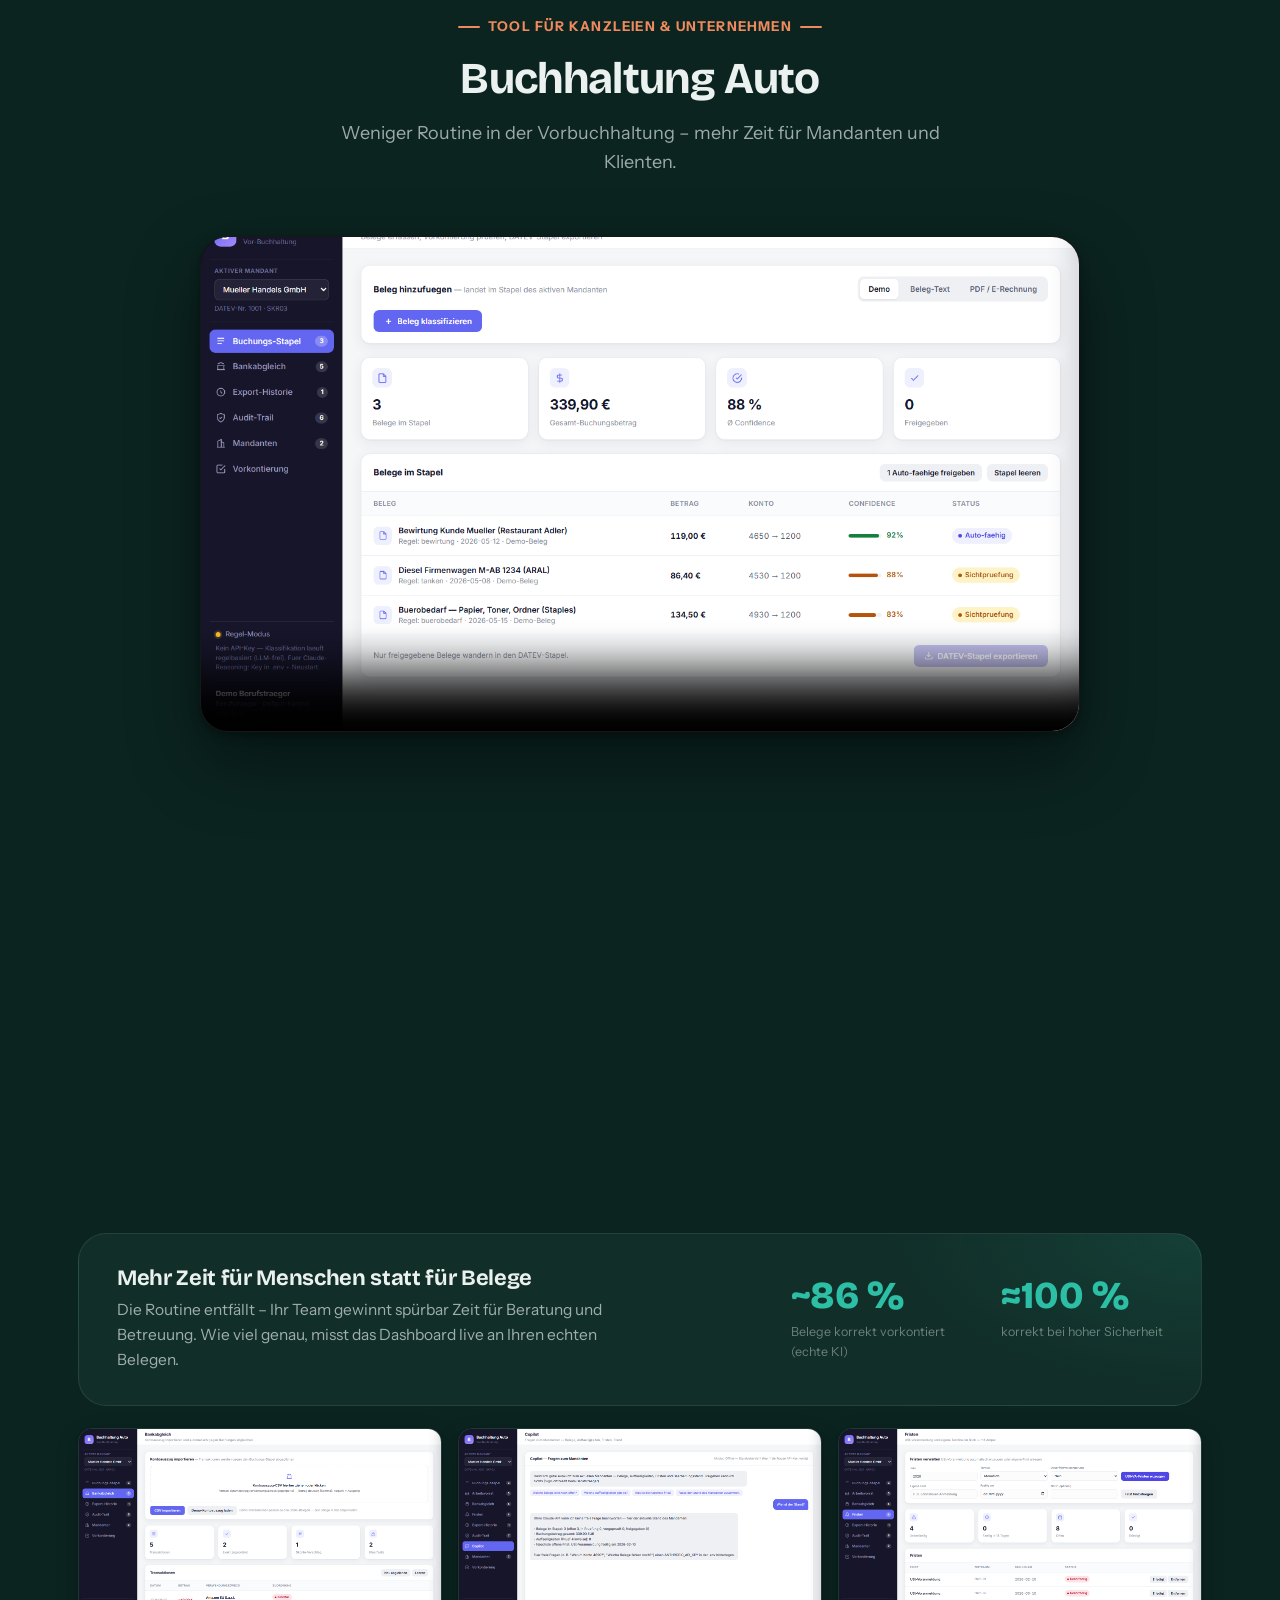
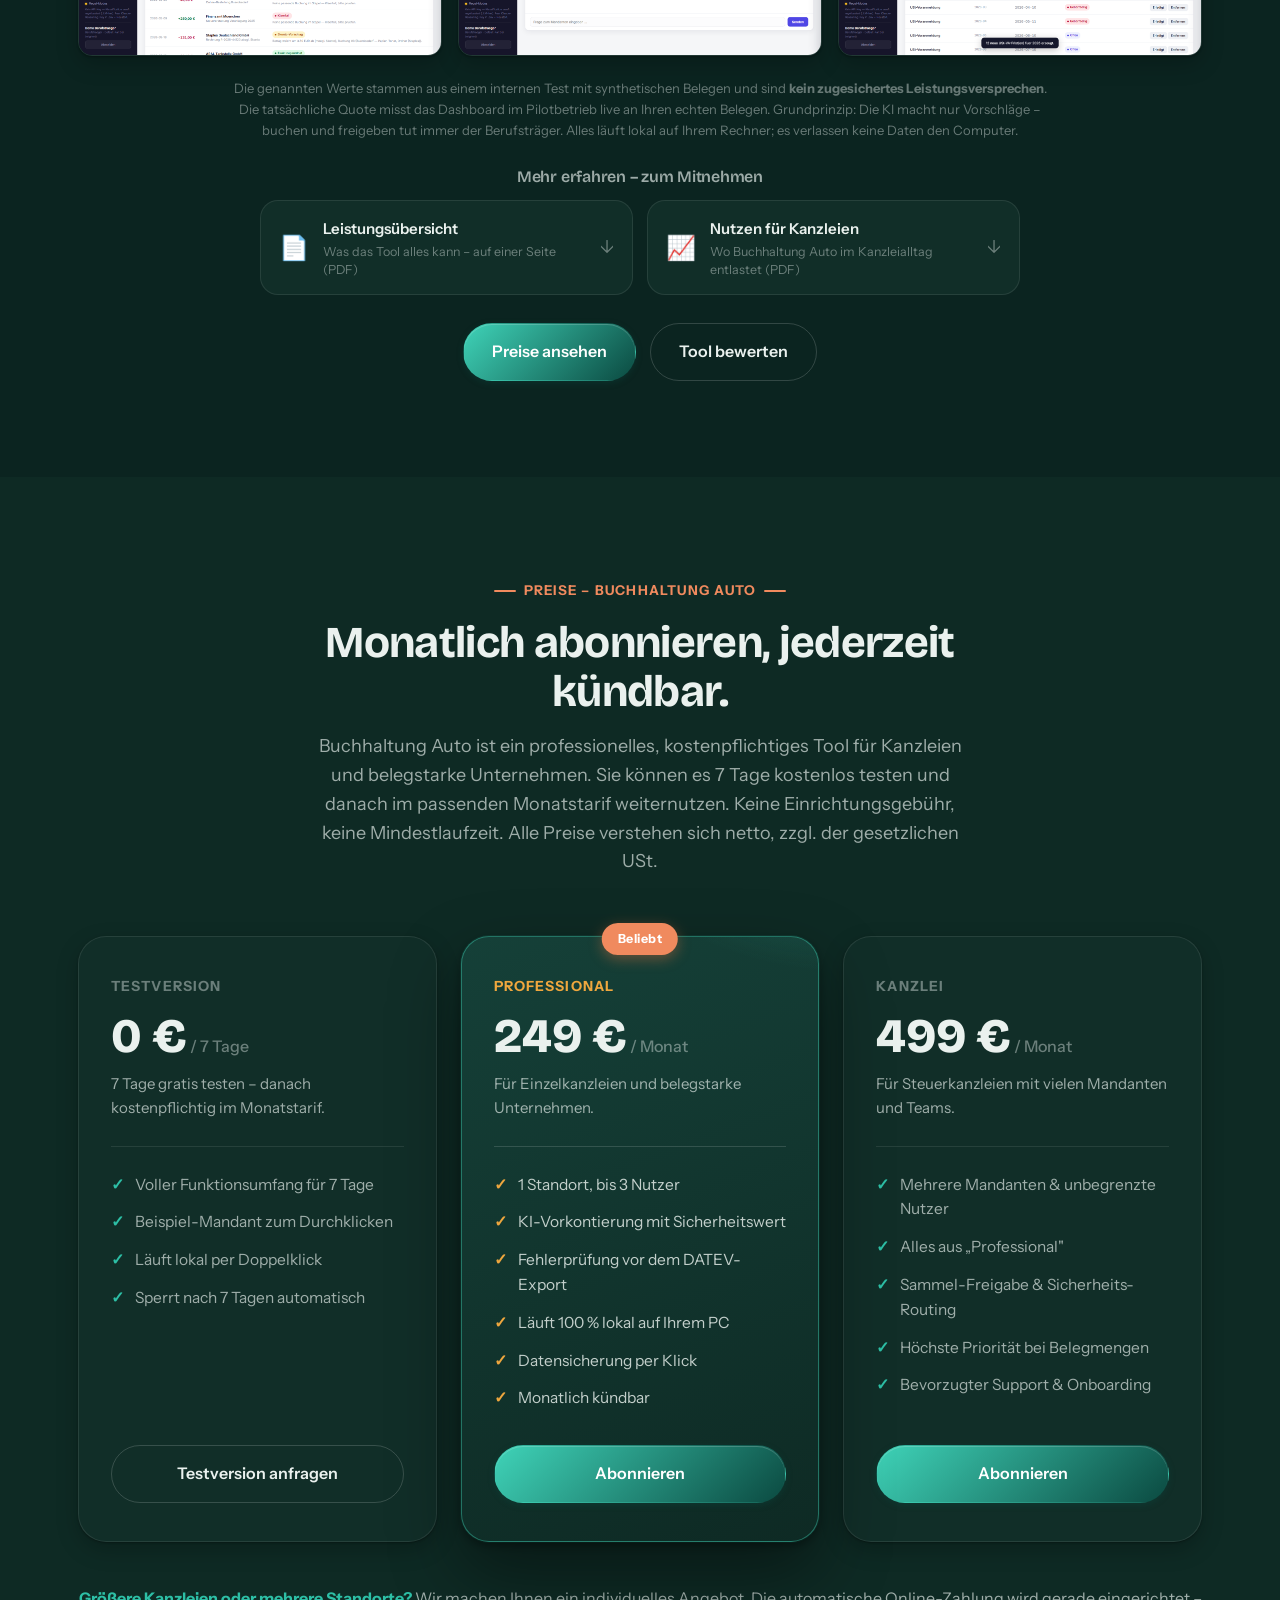
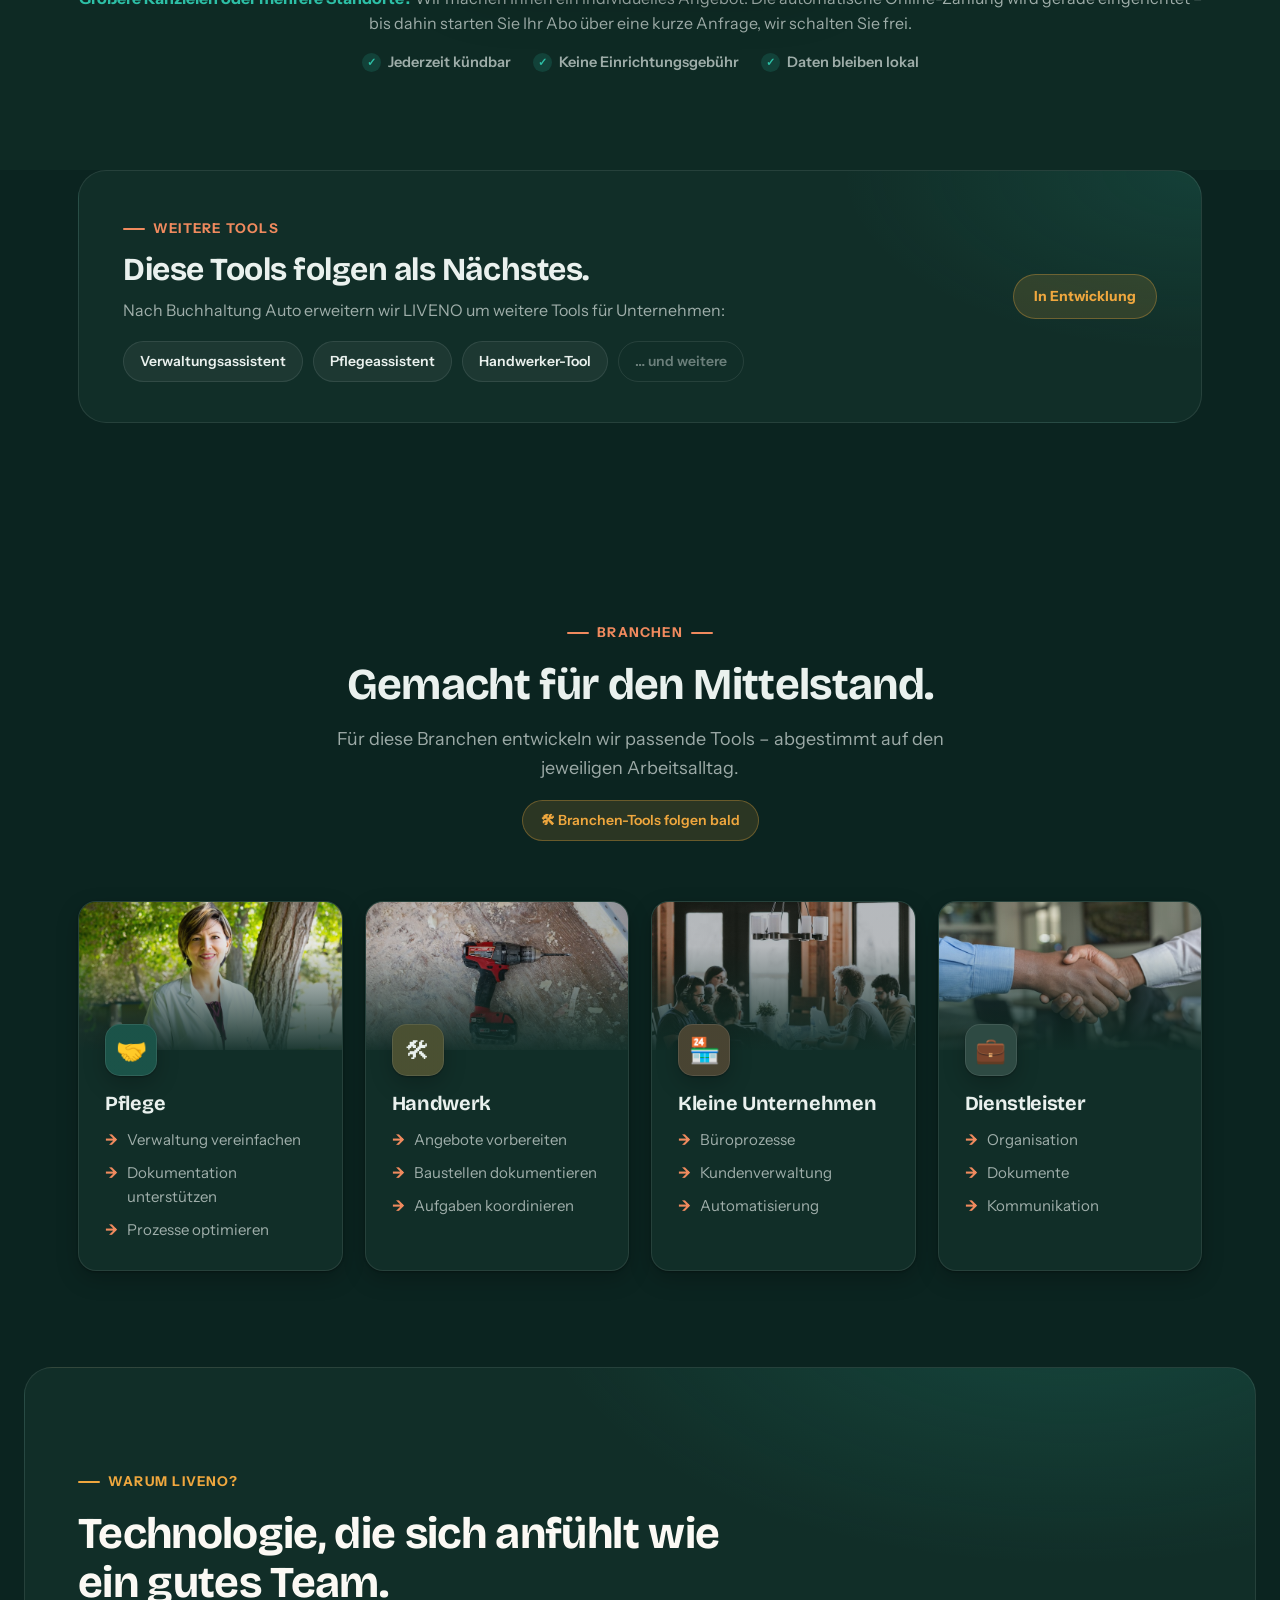
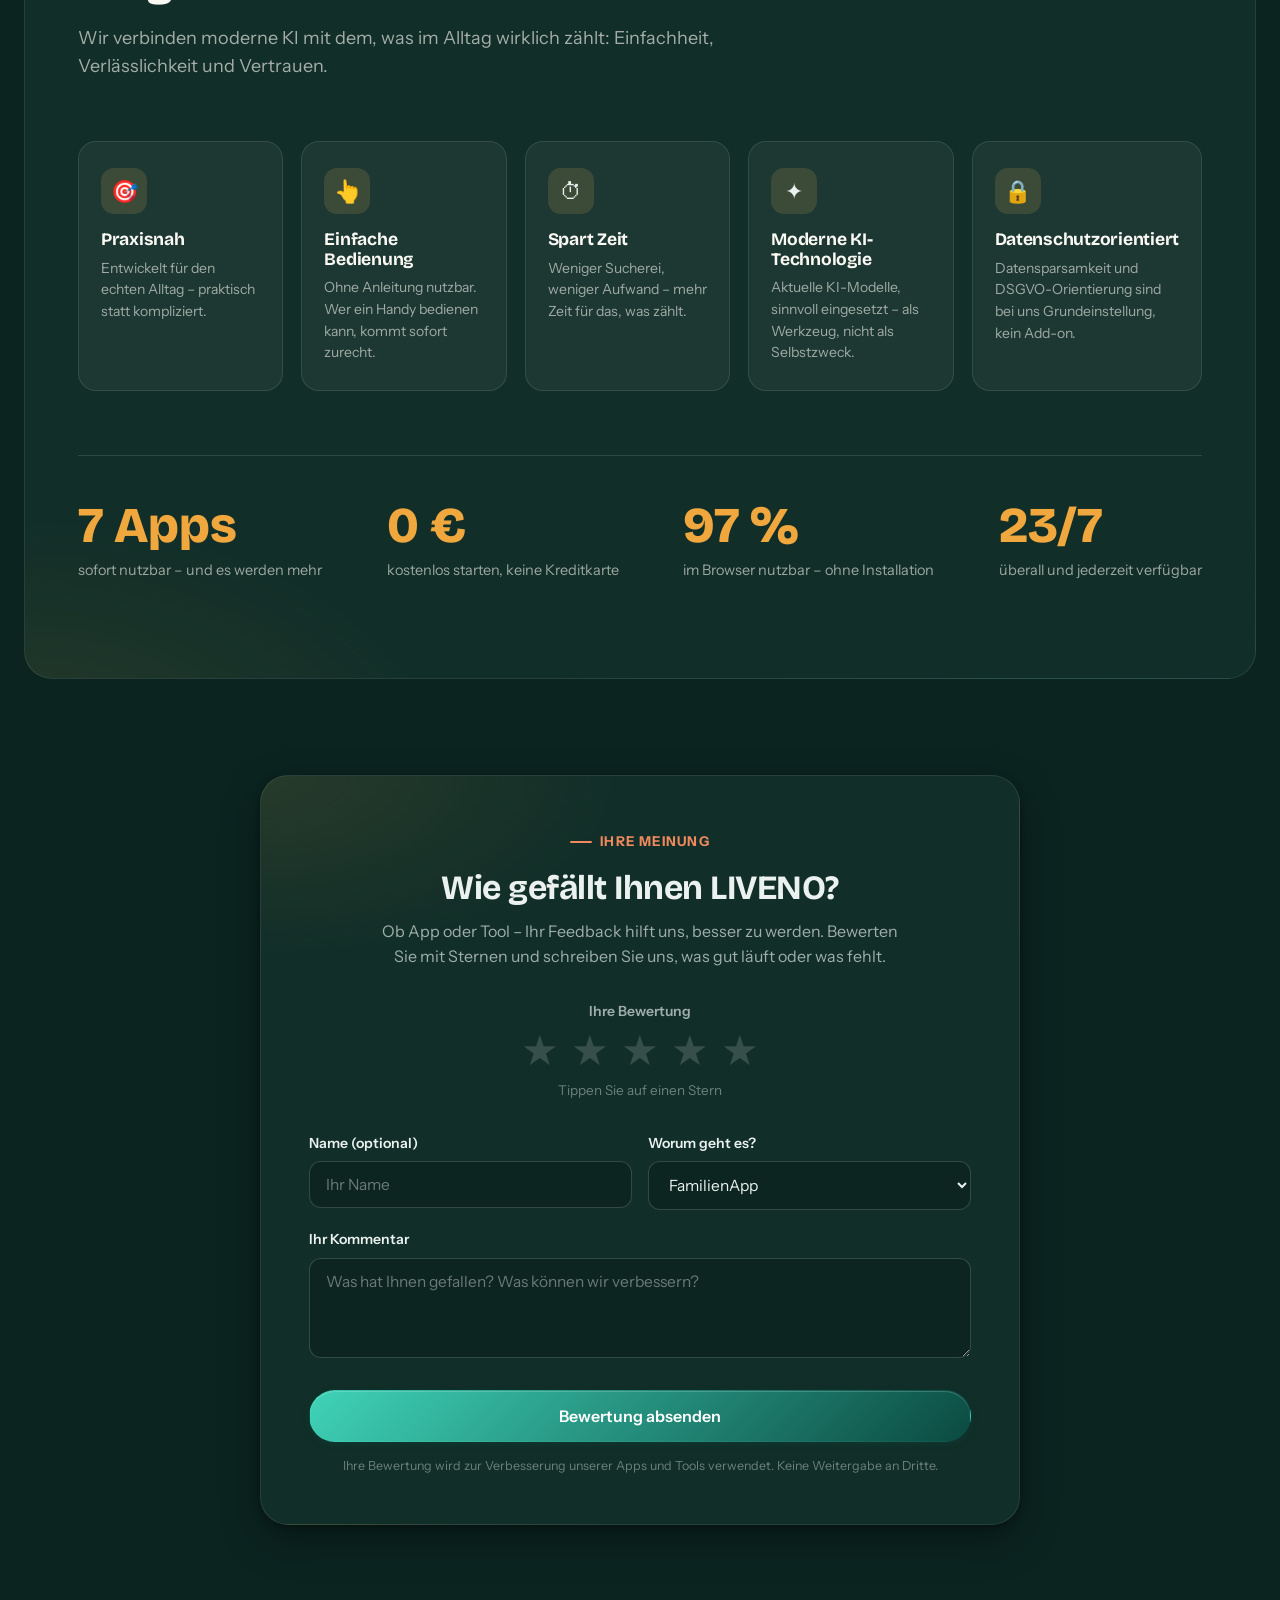
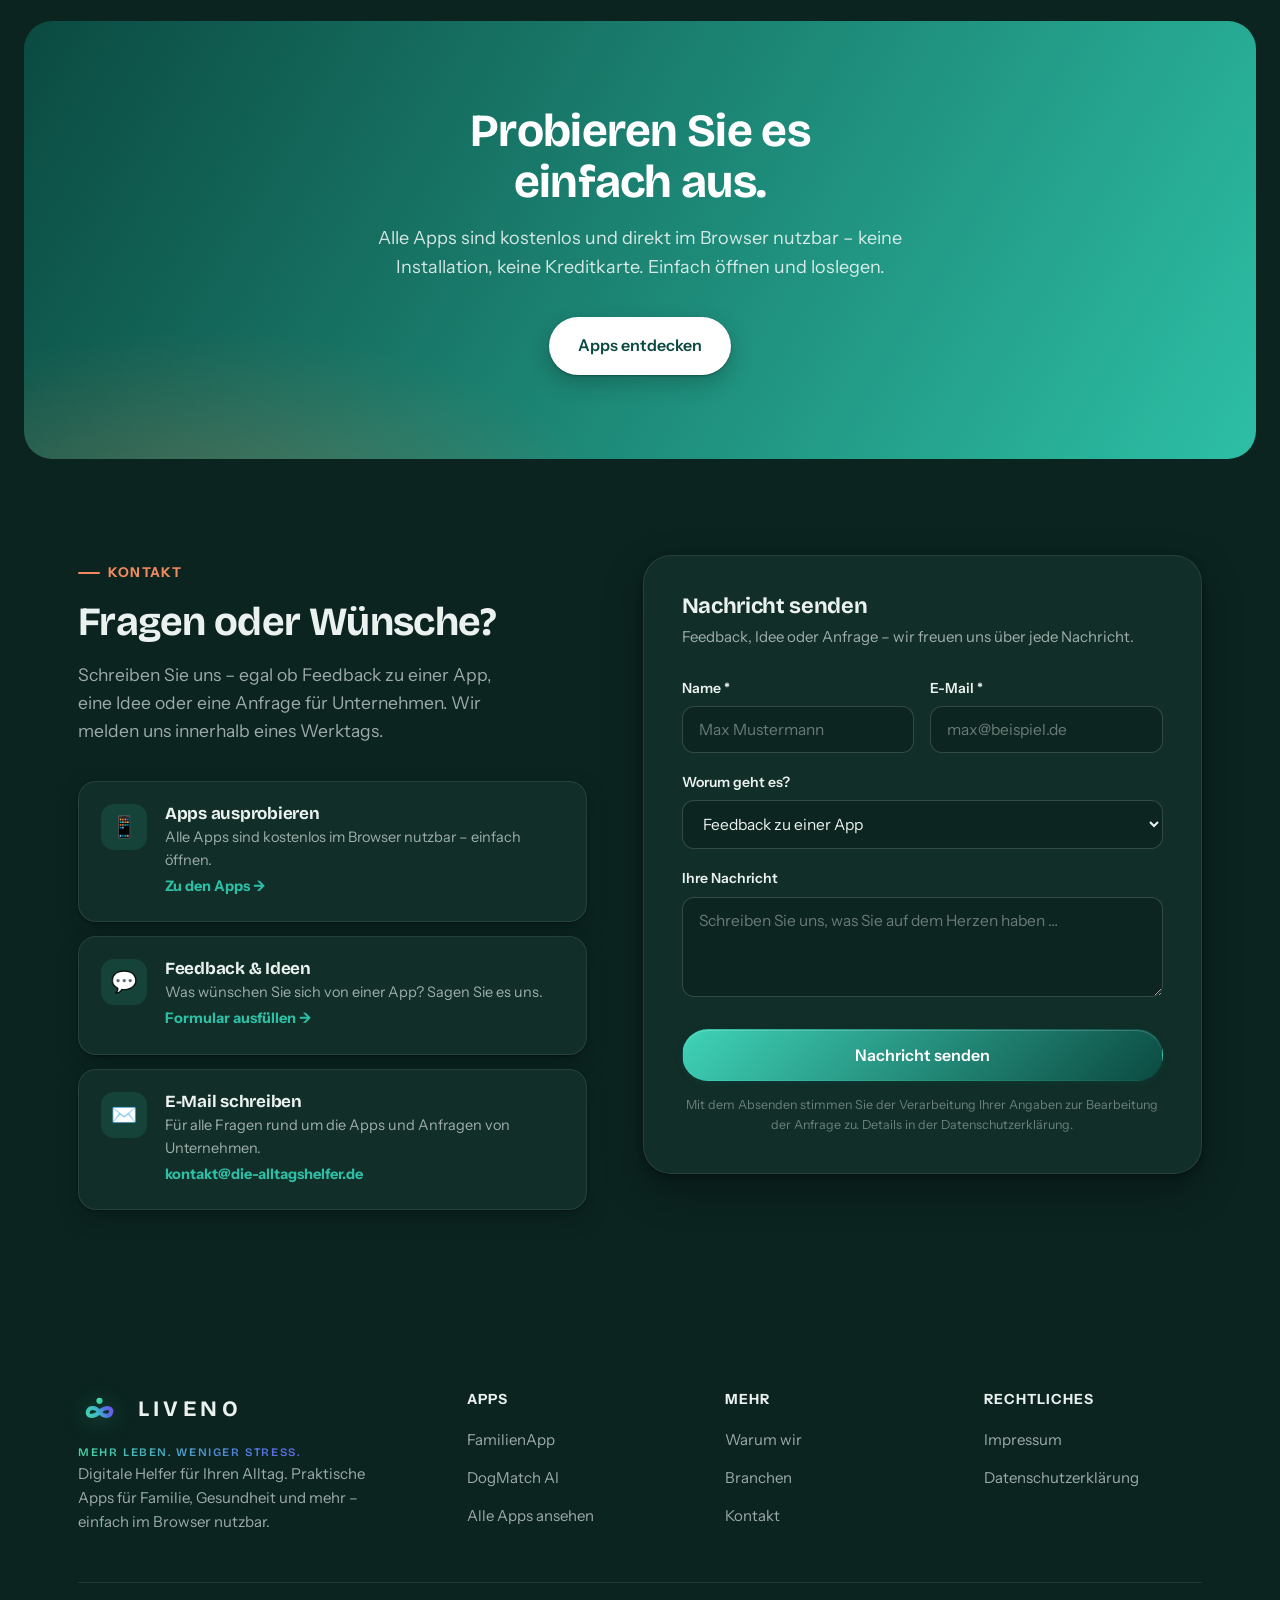
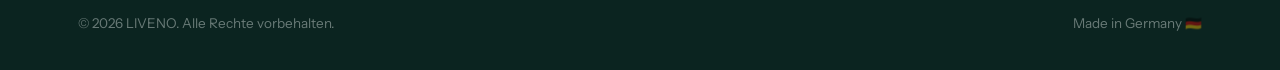
==== commit deded71f: "Rebrand zu LIVENO mit moderner SVG-Marke Komplette Marke von "Die Alltagshelfer" auf "LIVENO" umgest" ====
--- a/index.html
+++ b/index.html
@@ -3,15 +3,15 @@
 <head>
   <meta charset="UTF-8">
   <meta name="viewport" content="width=device-width, initial-scale=1.0">
-  <title>Die Alltagshelfer – Praktische Apps für Ihren Alltag</title>
-  <meta name="description" content="Die Alltagshelfer: praktische Apps für Familie und Hund – mit smarter KI-Unterstützung. Kostenlos und direkt im Browser nutzbar.">
-  <meta name="keywords" content="Alltags-Apps, FamilienApp, Hunde-App, DogMatch, KI-Apps, kostenlose Web-Apps">
-  <meta property="og:title" content="Die Alltagshelfer – Praktische Apps für Ihren Alltag">
+  <title>LIVENO – Mehr Leben. Weniger Stress.</title>
+  <meta name="description" content="LIVENO: praktische Apps für Familie und Hund – mit smarter KI-Unterstützung. Kostenlos und direkt im Browser nutzbar. Mehr Leben. Weniger Stress.">
+  <meta name="keywords" content="LIVENO, Alltags-Apps, FamilienApp, Hunde-App, DogMatch, KI-Apps, kostenlose Web-Apps">
+  <meta property="og:title" content="LIVENO – Mehr Leben. Weniger Stress.">
   <meta property="og:description" content="Praktische Apps für Familie und Hund – kostenlos und direkt im Browser nutzbar.">
   <meta property="og:type" content="website">
   <meta property="og:locale" content="de_DE">
-  <link rel="icon" type="image/svg+xml" href="assets/app-icon.svg">
-  <link rel="apple-touch-icon" href="assets/app-icon.svg">
+  <link rel="icon" type="image/svg+xml" href="assets/liveno-icon.svg">
+  <link rel="apple-touch-icon" href="assets/liveno-icon.svg">
   <link rel="preconnect" href="https://fonts.googleapis.com">
   <link rel="preconnect" href="https://fonts.gstatic.com" crossorigin>
   <link href="https://fonts.googleapis.com/css2?family=Bricolage+Grotesque:opsz,wght@12..96,400;12..96,600;12..96,700;12..96,800&family=Instrument+Sans:ital,wght@0,400;0,500;0,600;0,700;1,400&display=swap" rel="stylesheet">
@@ -20,8 +20,9 @@
   {
     "@context": "https://schema.org",
     "@type": "Organization",
-    "name": "Die Alltagshelfer",
-    "description": "Praktische Apps für den Alltag – mit smarter KI-Unterstützung. Aktuell: FamilienApp und DogMatch AI.",
+    "name": "LIVENO",
+    "slogan": "Mehr Leben. Weniger Stress.",
+    "description": "LIVENO – praktische Apps für den Alltag mit smarter KI-Unterstützung. Aktuell: FamilienApp und DogMatch AI.",
     "url": "https://marcel-fe.github.io/die-alltagshelfer/",
     "inLanguage": "de"
   }
@@ -32,9 +33,9 @@
   <!-- ====== NAVIGATION ====== -->
   <header class="nav" id="nav">
     <div class="nav-inner">
-      <a href="#" class="nav-logo">
-        <img src="assets/logo.svg" alt="Die Alltagshelfer Logo">
-        Die Alltagshelfer
+      <a href="#" class="nav-logo brand">
+        <img class="brand-mark" src="assets/liveno-mark.svg" alt="LIVENO Logo">
+        <span class="brand-word">LIVENO</span>
       </a>
       <button class="nav-burger" id="navBurger" aria-label="Menü öffnen">
         <span></span><span></span><span></span>
@@ -79,7 +80,7 @@
           </p>
           <div class="hero-ctas">
             <a href="#apps" class="btn btn-primary">Apps entdecken</a>
-            <a href="#warum" class="btn btn-secondary">Warum Die Alltagshelfer?</a>
+            <a href="#warum" class="btn btn-secondary">Warum LIVENO?</a>
           </div>
           <p class="hero-trust">
             <span class="check">✓</span> Kostenlos nutzbar
@@ -92,7 +93,7 @@
           <div class="mockup">
             <div class="mockup-bar">
               <i></i><i></i><i></i>
-              <span>app.die-alltagshelfer.de – Übersicht</span>
+              <span>app.liveno.de – Übersicht</span>
             </div>
             <div class="mockup-body">
               <div class="mock-card">
@@ -400,7 +401,7 @@
         <div class="tools-text">
           <span class="eyebrow">Weitere Tools</span>
           <h2>Diese Tools folgen als Nächstes.</h2>
-          <p>Nach Buchhaltung Auto erweitern wir Die Alltagshelfer um weitere Tools für Unternehmen:</p>
+          <p>Nach Buchhaltung Auto erweitern wir LIVENO um weitere Tools für Unternehmen:</p>
           <div class="tools-chips">
             <span>Verwaltungsassistent</span>
             <span>Pflegeassistent</span>
@@ -479,7 +480,7 @@
   <section class="why" id="warum">
     <div class="container">
       <div class="section-head reveal">
-        <span class="eyebrow">Warum Die Alltagshelfer?</span>
+        <span class="eyebrow">Warum LIVENO?</span>
         <h2>Technologie, die sich anfühlt wie ein gutes Team.</h2>
         <p>Wir verbinden moderne KI mit dem, was im Alltag wirklich zählt: Einfachheit, Verlässlichkeit und Vertrauen.</p>
       </div>
@@ -537,7 +538,7 @@
       <div class="feedback-wrap reveal">
         <div class="feedback-head">
           <span class="eyebrow">Ihre Meinung</span>
-          <h2>Wie gefällt Ihnen Die Alltagshelfer?</h2>
+          <h2>Wie gefällt Ihnen LIVENO?</h2>
           <p>Ob App oder Tool – Ihr Feedback hilft uns, besser zu werden. Bewerten Sie mit Sternen und schreiben Sie uns, was gut läuft oder was fehlt.</p>
         </div>
 
@@ -677,10 +678,11 @@
     <div class="container">
       <div class="footer-grid">
         <div class="footer-brand">
-          <a href="#" class="nav-logo">
-            <img src="assets/logo.svg" alt="Die Alltagshelfer Logo">
-            Die Alltagshelfer
+          <a href="#" class="nav-logo brand">
+            <img class="brand-mark" src="assets/liveno-mark.svg" alt="LIVENO Logo">
+            <span class="brand-word">LIVENO</span>
           </a>
+          <div class="brand-tagline">Mehr Leben. Weniger Stress.</div>
           <p>Digitale Helfer für Ihren Alltag. Praktische Apps für Familie, Gesundheit und mehr – einfach im Browser nutzbar.</p>
         </div>
         <div>
@@ -708,7 +710,7 @@
         </div>
       </div>
       <div class="footer-bottom">
-        <span>© 2026 Die Alltagshelfer. Alle Rechte vorbehalten.</span>
+        <span>© 2026 LIVENO. Alle Rechte vorbehalten.</span>
         <span>Made in Germany 🇩🇪</span>
       </div>
     </div>
--- a/css/style.css
+++ b/css/style.css
@@ -24,6 +24,12 @@
   --line: rgba(255, 255, 255, 0.09);
   --line-strong: rgba(255, 255, 255, 0.16);
 
+  /* Marke LIVENO */
+  --brand-1: #42D7A6;
+  --brand-2: #5571E6;
+  --brand-3: #7C4DE0;
+  --brand-grad: linear-gradient(100deg, var(--brand-1), var(--brand-2) 55%, var(--brand-3));
+
   /* Typografie */
   --font-display: "Bricolage Grotesque", Georgia, serif;
   --font-body: "Instrument Sans", "Segoe UI", sans-serif;
@@ -174,6 +180,34 @@
   letter-spacing: -0.01em;
 }
 .nav-logo img { width: 38px; height: 38px; }
+.brand { gap: 12px; }
+.brand-mark {
+  height: 30px; width: auto !important;
+  filter: drop-shadow(0 2px 10px rgba(66,215,166,0.28));
+  animation: brand-in 0.7s cubic-bezier(0.22,1,0.36,1) both;
+  transition: transform 0.4s cubic-bezier(0.22,1,0.36,1), filter 0.4s ease;
+}
+.brand-word {
+  letter-spacing: 0.2em; padding-left: 0.2em; font-weight: 700;
+  color: var(--ink); white-space: nowrap;
+}
+.nav-logo:hover .brand-mark {
+  transform: translateY(-1px) scale(1.06);
+  filter: drop-shadow(0 4px 16px rgba(85,113,230,0.45));
+}
+@keyframes brand-in {
+  from { opacity: 0; transform: scale(0.6) rotate(-12deg); }
+  to   { opacity: 1; transform: scale(1) rotate(0); }
+}
+.footer-brand .brand-mark { height: 34px; }
+.footer-brand .brand-word { font-size: 22px; }
+.brand-tagline {
+  font-family: var(--font-display); font-weight: 600;
+  letter-spacing: 0.14em; text-transform: uppercase; font-size: 11.5px;
+  background: var(--brand-grad); -webkit-background-clip: text; background-clip: text;
+  -webkit-text-fill-color: transparent; color: transparent;
+  margin-top: 10px;
+}
 .nav-links {
   display: flex;
   gap: 28px;
